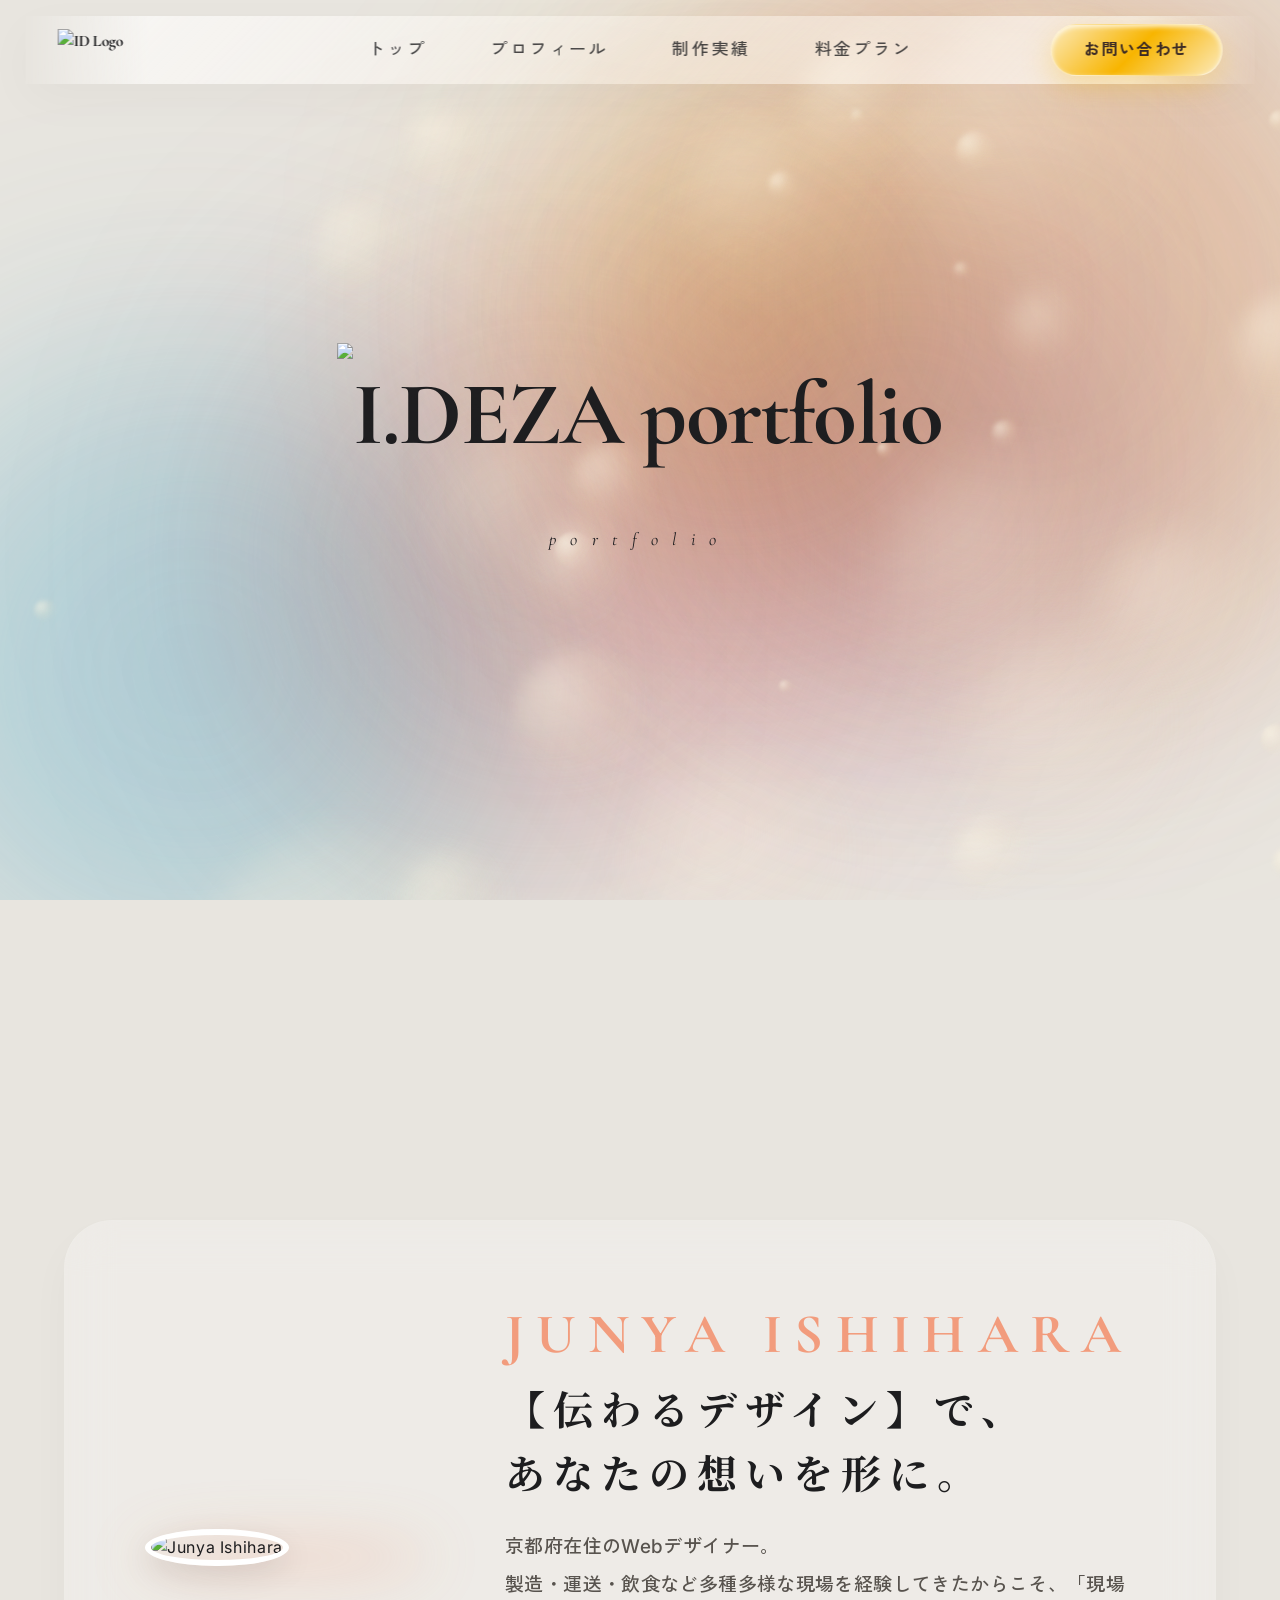
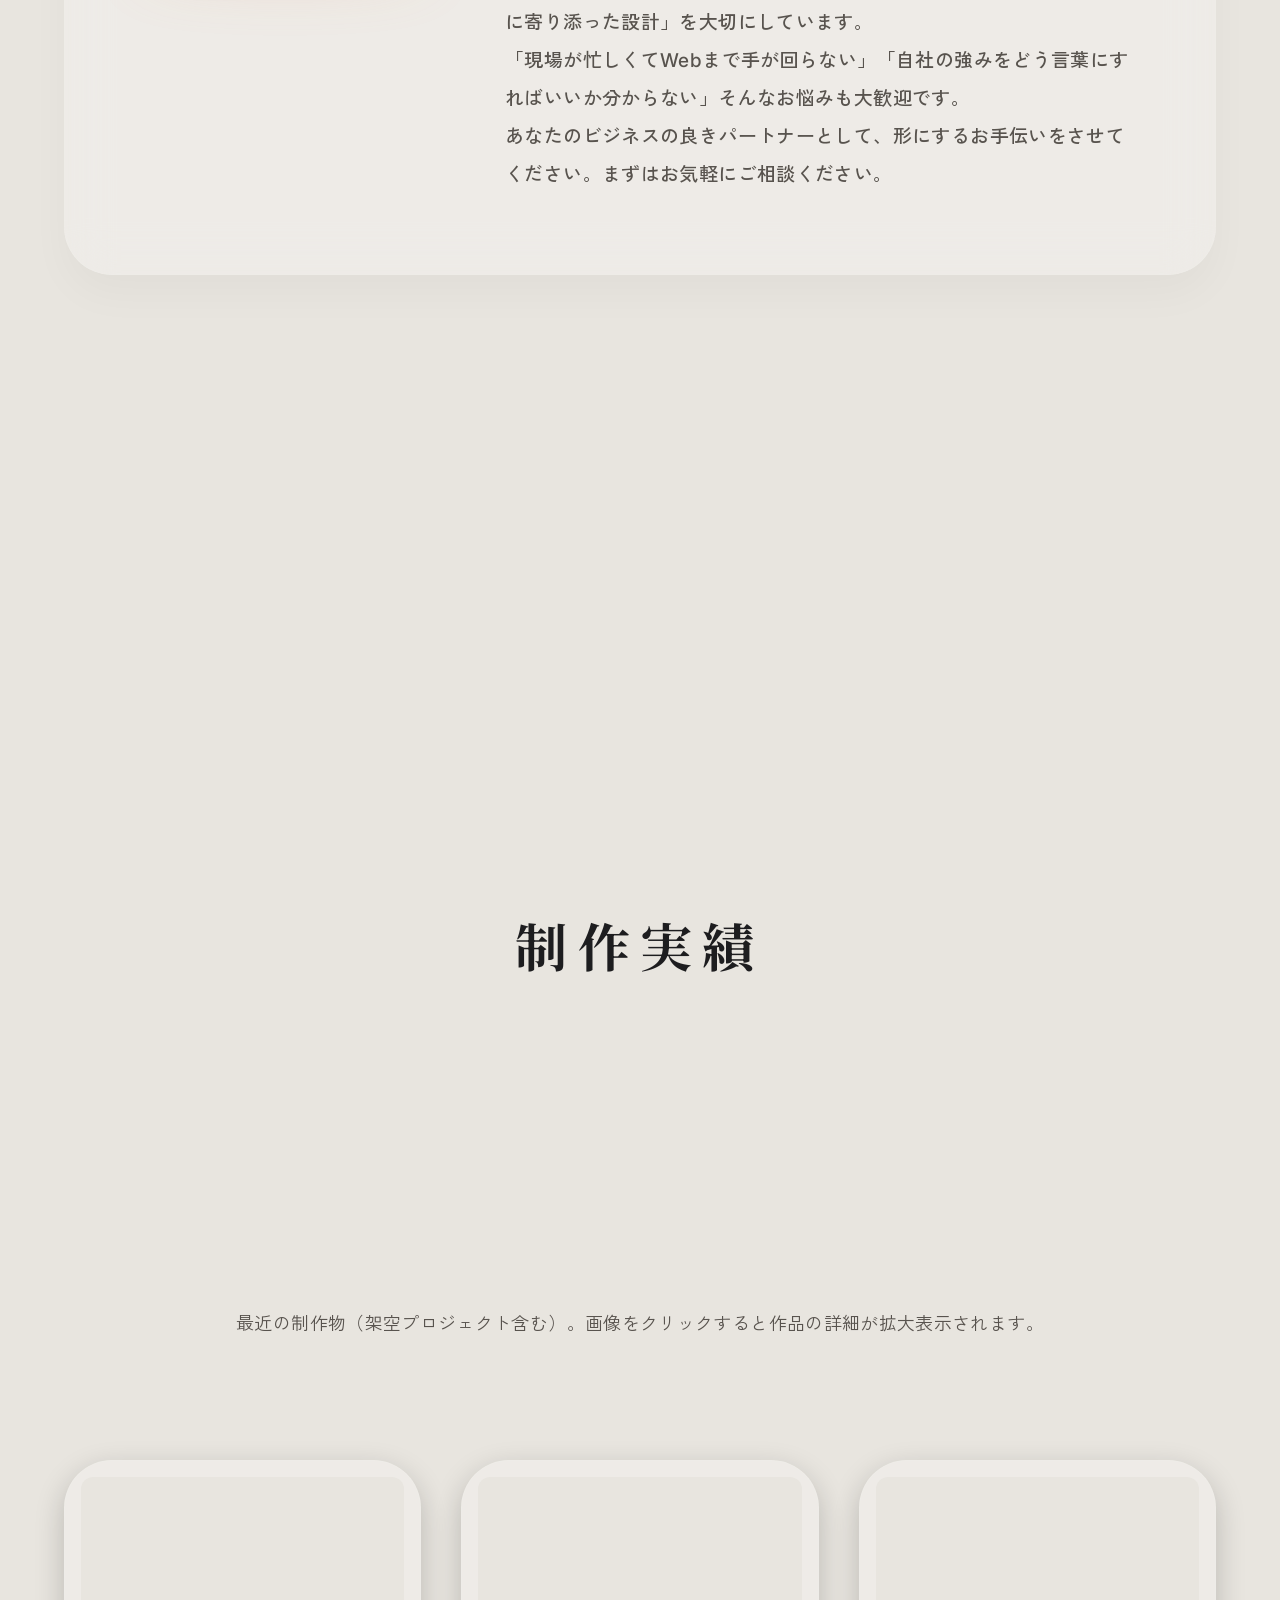
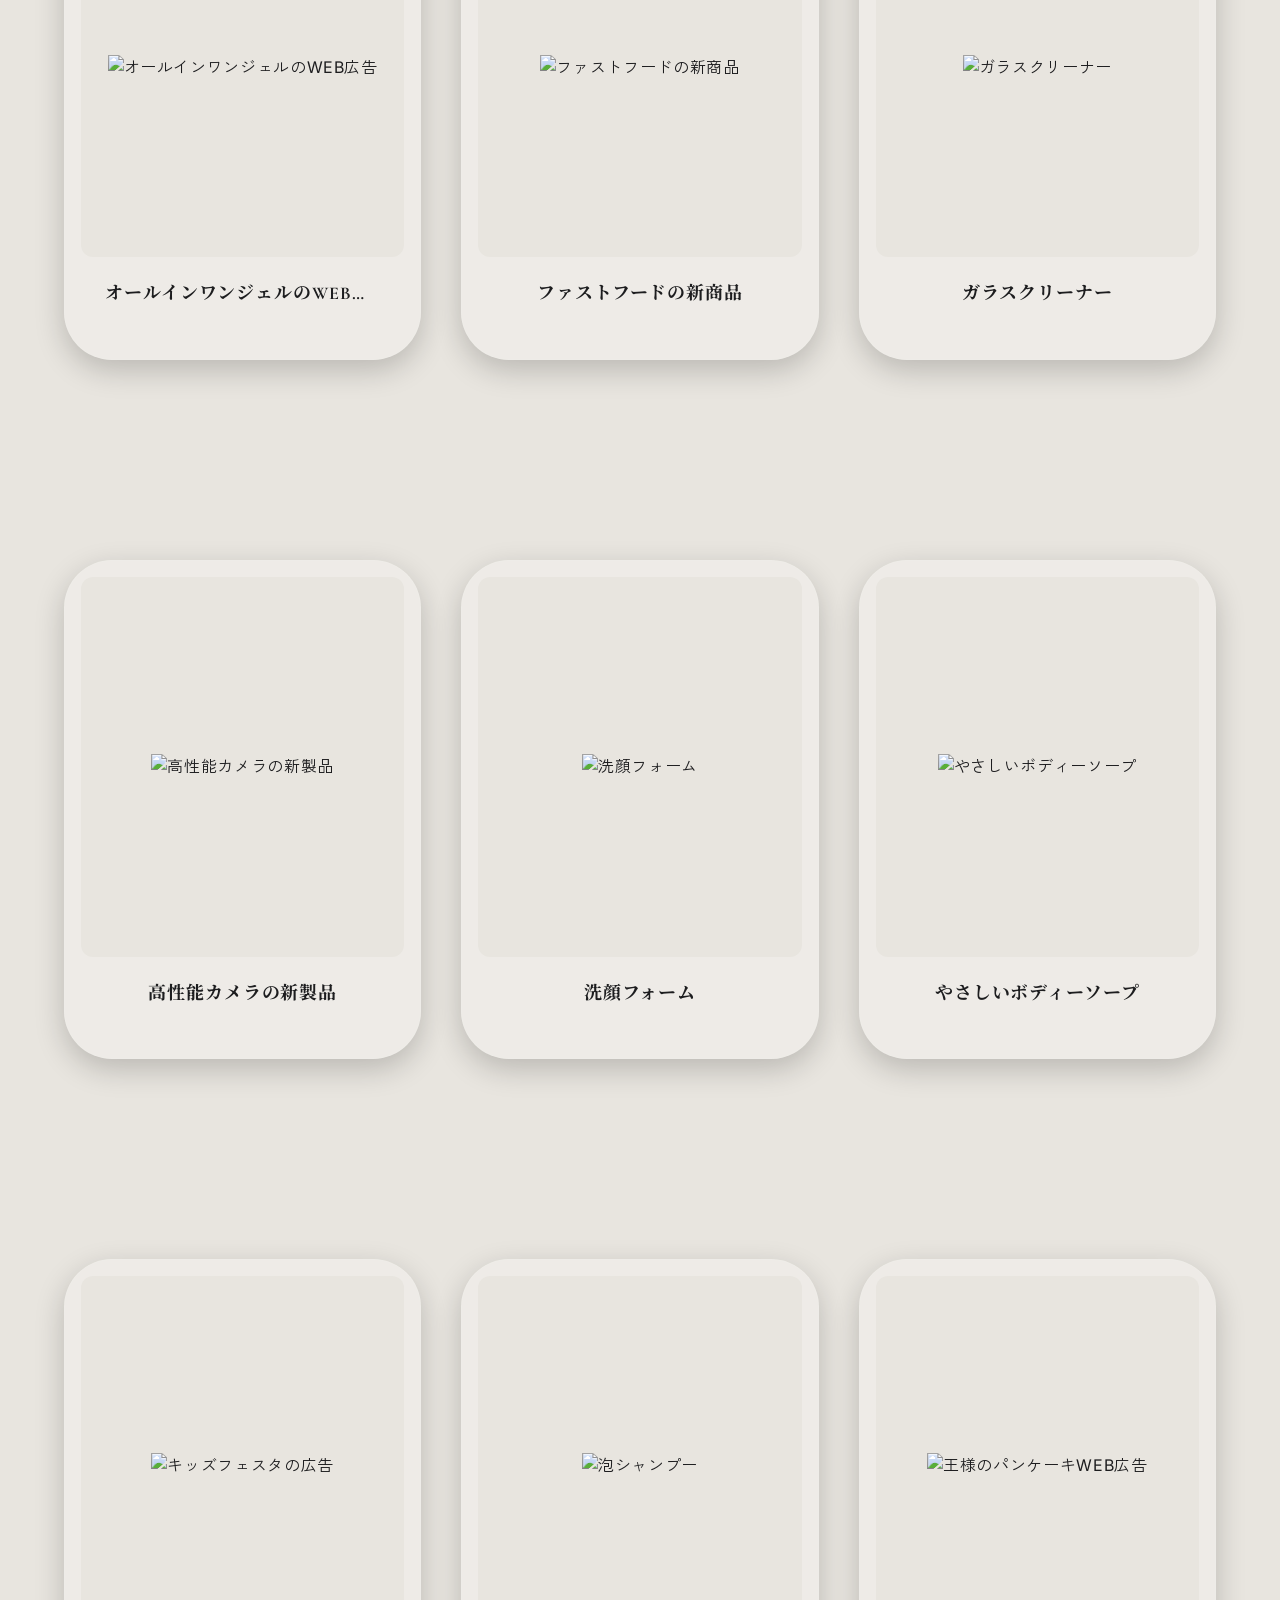
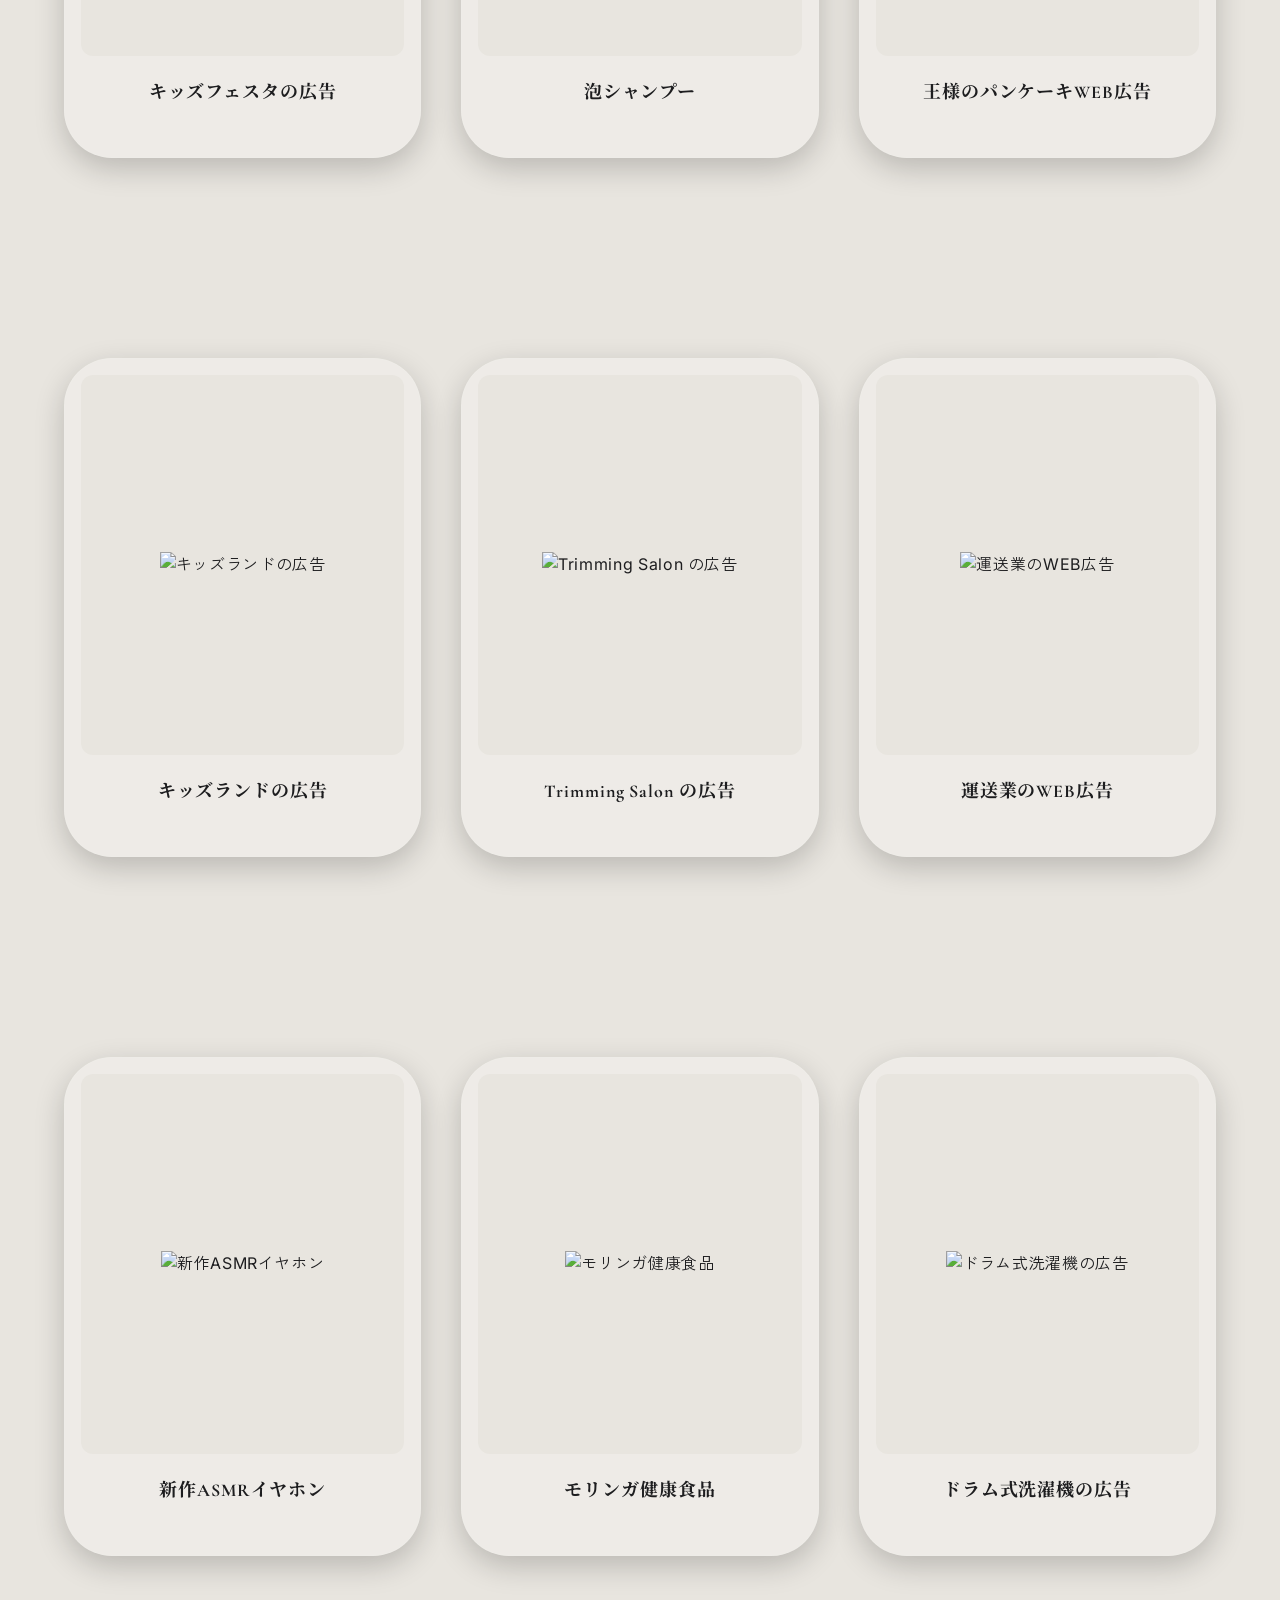
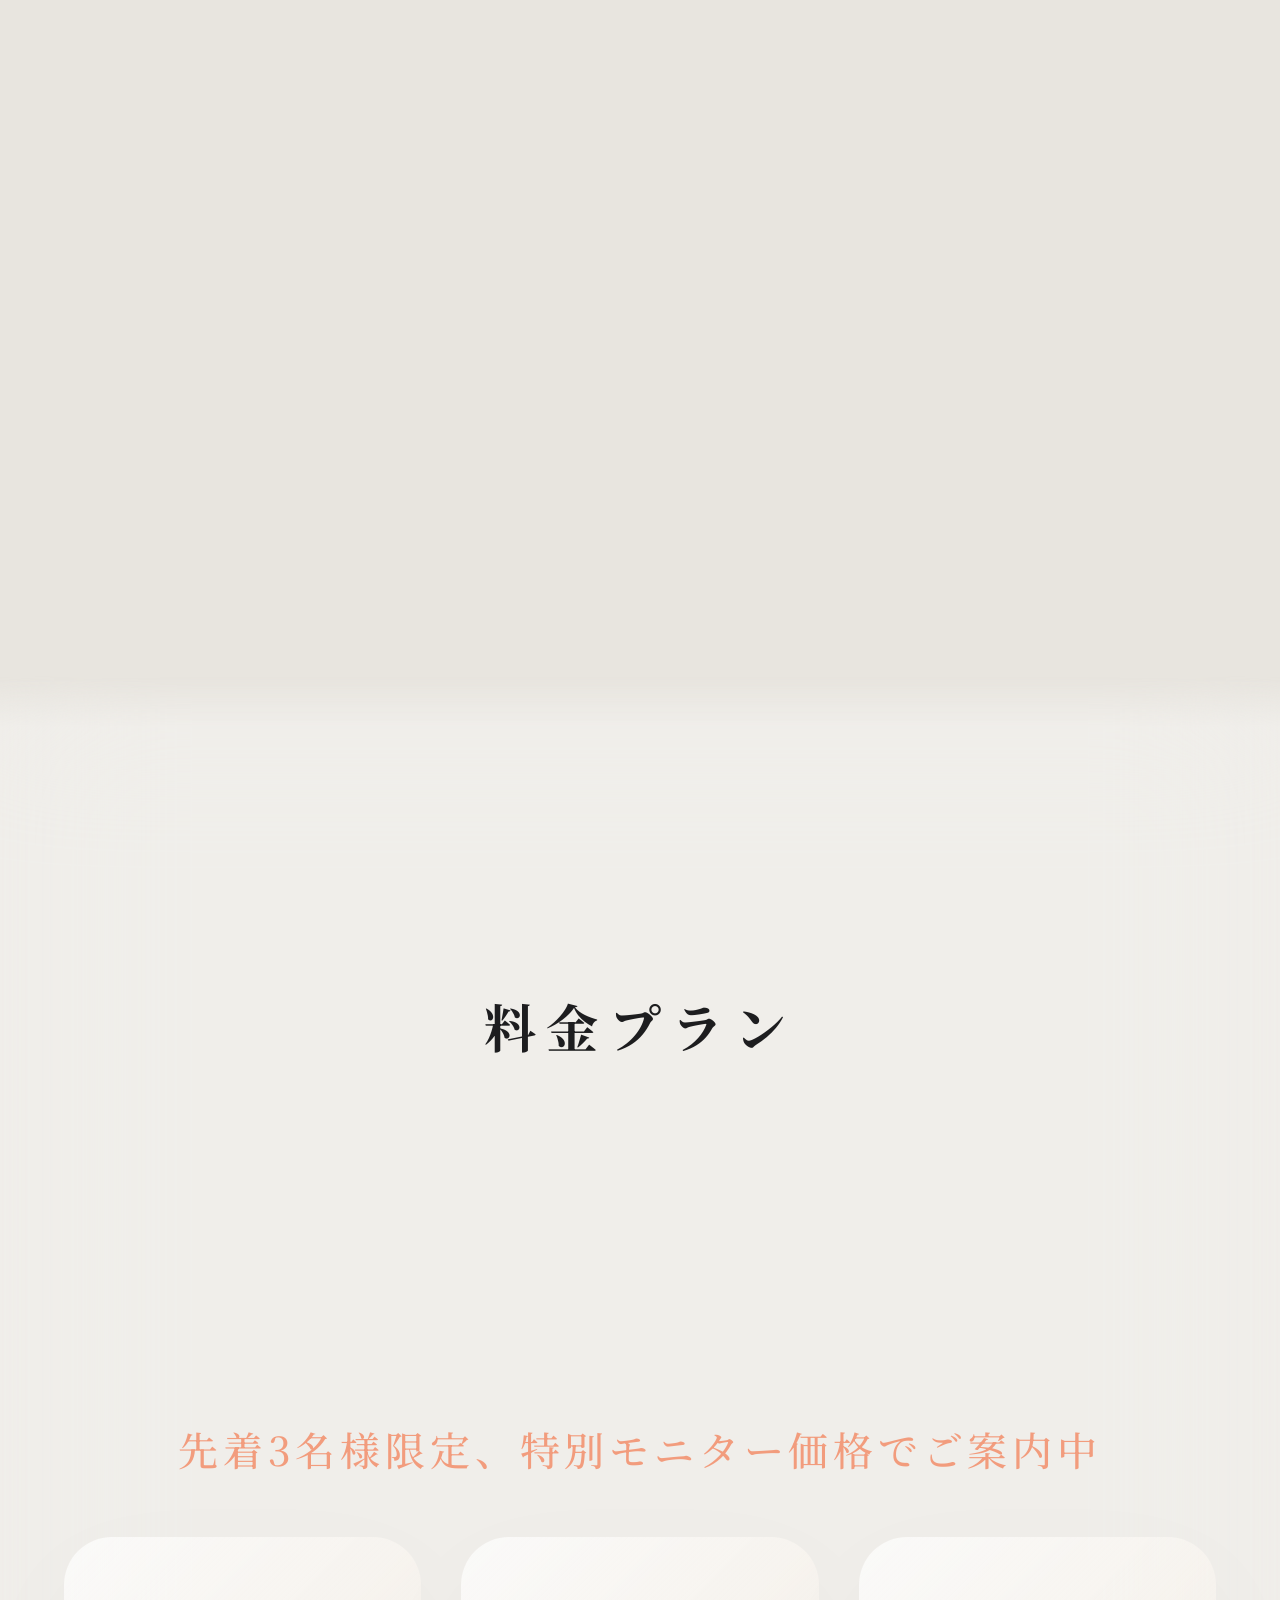
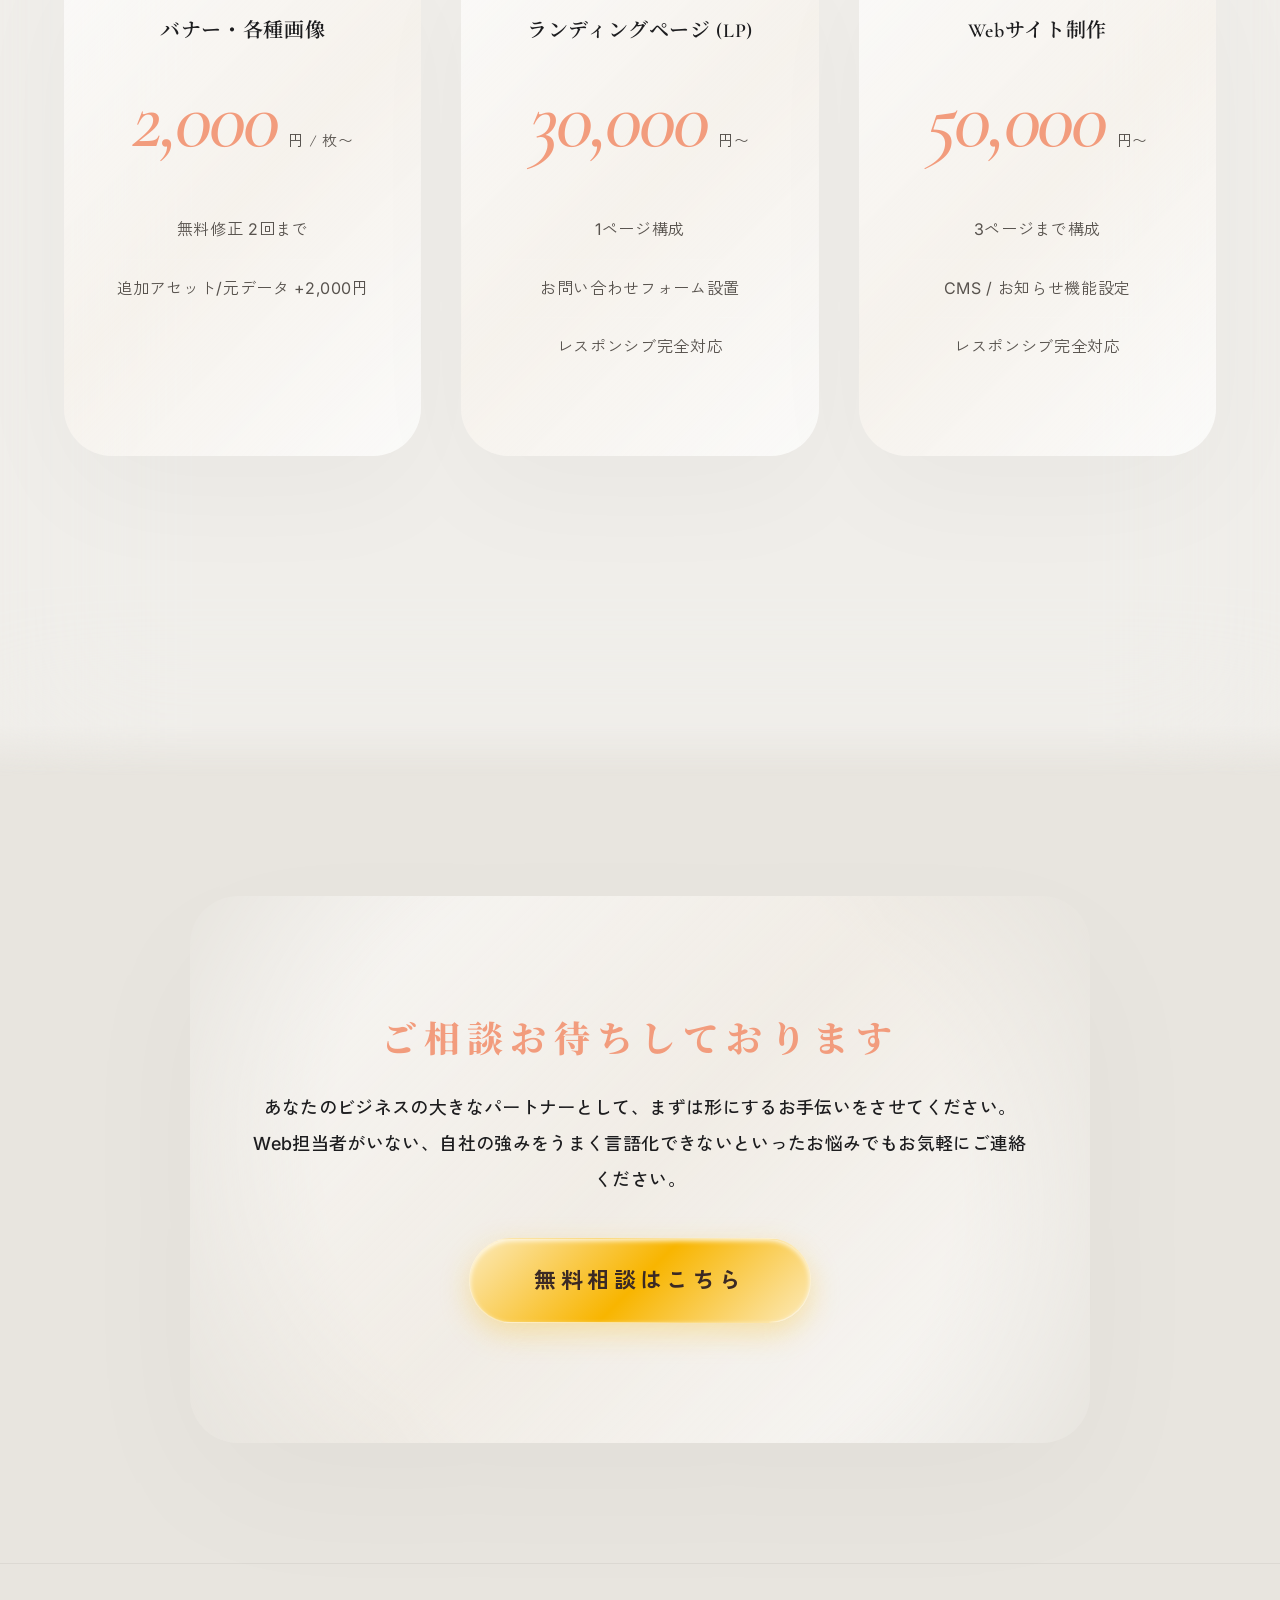
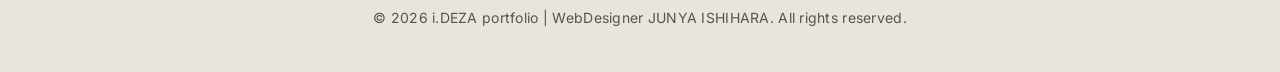
==== index.html @ 4442b0b8 "first commit" ====
<!DOCTYPE html>
<html lang="ja">
<head>
  <meta charset="UTF-8">
  <meta name="viewport" content="width=device-width, initial-scale=1.0">
  <title>I.DEZA 制作実績</title>
  
  <!-- Premium Luxury Fonts -->
  <link rel="preconnect" href="https://fonts.googleapis.com">
  <link rel="preconnect" href="https://fonts.gstatic.com" crossorigin>
  <link href="https://fonts.googleapis.com/css2?family=Cormorant+Garamond:wght@400;600;700&family=Inter:wght@400;500;600&family=Noto+Serif+JP:wght@400;500;700&family=Zen+Kaku+Gothic+New:wght@400;500;700&display=swap" rel="stylesheet">
  
  <link rel="stylesheet" href="style.css">
</head>
<body>
  
  <div class="blobs-wrapper">
    <div class="blob blob-1"></div>
    <div class="blob blob-2"></div>
    <div class="blob blob-3"></div>
    <div class="blob blob-4"></div>
    <div class="blob blob-5"></div>
  </div>

  <nav class="glass-nav">
    <div class="nav-container">
      <div class="nav-logo" style="display:flex; align-items:center; gap:8px;">
        <img src="https://storage.googleapis.com/studio-design-asset-files/projects/VGOKXyjNqn/s-106x110_webp_85173c89-77a0-4677-9470-a8211ba41709.webp" alt="ID Logo" style="height: 28px; width: auto;">
      </div>
      <ul class="nav-links">
        <li><a href="#hero">トップ</a></li>
        <li><a href="#profile">プロフィール</a></li>
        <li><a href="#works">制作実績</a></li>
        <li><a href="#price">料金プラン</a></li>
      </ul>
      <!-- Changed to Vercel Contact App -->
      <a href="https://contact-93b6cweaj-ishihara88s-projects.vercel.app/" target="_blank" rel="noopener noreferrer" class="btn-primary nav-cta">お問い合わせ</a>
    </div>
  </nav>

  <main>
    <header class="hero" id="hero">
      <div class="hero-content">
        <div class="hero-logo-main" style="display:flex; flex-direction:column; align-items:center; justify-content:center; gap: 24px;">
          <img src="https://storage.googleapis.com/studio-design-asset-files/projects/VGOKXyjNqn/s-1921x448_v-frms_webp_ead84af2-4268-44f9-9f00-b74c2640c38f_small.webp" alt="I.DEZA portfolio" style="width: 100%; max-width: min(90vw, 850px); height: auto;">
          <p class="subtitle reveal">portfolio</p>
        </div>
      </div>
    </header>

    <section id="profile" class="section profile-section">
      <div class="container">
        <div class="profile-layout reveal">
          <div class="profile-image-wrapper">
             <img src="https://storage.googleapis.com/studio-design-asset-files/projects/VGOKXyjNqn/s-800x800_v-fs_webp_17908379-3660-4f17-9e65-20a5de194359_small.webp" alt="Junya Ishihara" class="profile-img-large">
          </div>
          <div class="profile-text-wrapper">
            <h1 class="profile-name">JUNYA ISHIHARA</h1>
            <h2 class="profile-catchphrase">
              <span class="phrase-line">【伝わるデザイン】で、</span><br>
              <span class="phrase-line">あなたの想いを形に。</span>
            </h2>
            <p class="profile-intro">
              京都府在住のWebデザイナー。<br>
              製造・運送・飲食など多種多様な現場を経験してきたからこそ、「現場に寄り添った設計」を大切にしています。<br>
              「現場が忙しくてWebまで手が回らない」「自社の強みをどう言葉にすればいいか分からない」そんなお悩みも大歓迎です。<br>
              あなたのビジネスの良きパートナーとして、形にするお手伝いをさせてください。まずはお気軽にご相談ください。
            </p>
          </div>
        </div>
      </div>
    </section>

    <section id="works" class="section">
      <div class="container">
        <div class="section-header">
          <h2 class="section-title reveal">制作実績</h2>
          <p class="section-subtitle reveal">最近の制作物（架空プロジェクト含む）。画像をクリックすると作品の詳細が拡大表示されます。</p>
        </div>
        
        <div class="works-grid reveal">
<!-- PORTFOLIO PERFECT SYNC START -->
          <div class="work-card" onclick="openLightbox('https://storage.googleapis.com/studio-design-asset-files/projects/VGOKXyjNqn/s-2160x3840_v-frms_webp_f0b0a0eb-9be2-4684-b068-043fc39e6b01_small.webp', 'オールインワンジェルのWEB広告', '透明感と肌が明るくなるような印象を、文字と光で表現しました。特徴である「美白×保湿」の文字が一目で目に入るようにしました。')">
            <div class="work-img-container"><img src="https://storage.googleapis.com/studio-design-asset-files/projects/VGOKXyjNqn/s-2160x3840_v-frms_webp_f0b0a0eb-9be2-4684-b068-043fc39e6b01_small.webp" alt="オールインワンジェルのWEB広告"></div>
            <div class="work-info"><h3>オールインワンジェルのWEB広告</h3></div>
          </div>
          
          <div class="work-card" onclick="openLightbox('https://storage.googleapis.com/studio-design-asset-files/projects/VGOKXyjNqn/s-2160x3840_v-frms_webp_6870578b-4079-4c10-99f4-7b24959aff7b_small.webp', 'ファストフードの新商品', '写真素材を活かして、飛び出したような表現で際立たせました。苺の優しさとミルク感をグラデーションで表現。苺の贅沢感を細めの明朝体で表現。10代から30代をメインターゲット。優しい価格設定で、手に取りやすいことをアピール。')">
            <div class="work-img-container"><img src="https://storage.googleapis.com/studio-design-asset-files/projects/VGOKXyjNqn/s-2160x3840_v-frms_webp_6870578b-4079-4c10-99f4-7b24959aff7b_small.webp" alt="ファストフードの新商品"></div>
            <div class="work-info"><h3>ファストフードの新商品</h3></div>
          </div>

          <div class="work-card" onclick="openLightbox('https://storage.googleapis.com/studio-design-asset-files/projects/VGOKXyjNqn/s-2160x3840_v-frms_webp_eef2259e-8595-49f4-acc2-a5ed87ab846e_small.webp', 'ガラスクリーナー', '泡で落とすガラスクリーナーの広告清潔感と、キラキラときれいになる印象を与えるように意識しました。プロ仕様の信頼感を、業務用から手に取りやすい家庭用へと落とし込みました。')">
            <div class="work-img-container"><img src="https://storage.googleapis.com/studio-design-asset-files/projects/VGOKXyjNqn/s-2160x3840_v-frms_webp_eef2259e-8595-49f4-acc2-a5ed87ab846e_small.webp" alt="ガラスクリーナー"></div>
            <div class="work-info"><h3>ガラスクリーナー</h3></div>
          </div>

          <div class="work-card" onclick="openLightbox('https://storage.googleapis.com/studio-design-asset-files/projects/VGOKXyjNqn/s-2160x3840_v-frms_webp_06fb4185-c40d-4163-9fb1-8cba8d7dd817_small.webp', '高性能カメラの新製品', '雨の日でも大切な瞬間をきれいに残す。雨を味方にするカメラをキャッチコピーで表現。写真の美しさを損なわないよう、情報をなじむ色で配置しました。')">
            <div class="work-img-container"><img src="https://storage.googleapis.com/studio-design-asset-files/projects/VGOKXyjNqn/s-2160x3840_v-frms_webp_06fb4185-c40d-4163-9fb1-8cba8d7dd817_small.webp" alt="高性能カメラの新製品"></div>
            <div class="work-info"><h3>高性能カメラの新製品</h3></div>
          </div>

          <div class="work-card" onclick="openLightbox('https://storage.googleapis.com/studio-design-asset-files/projects/VGOKXyjNqn/s-2160x3840_v-frms_webp_01602c3c-47c5-4b02-8e6b-caa557b2b747_small.webp', '洗顔フォーム', '清潔感と信頼感を表現し、信頼のある商品であることを伝えます。メインキャッチコピーは「洗顔するたびに肌が整う」という体験に興味を持ってもらうことです。')">
            <div class="work-img-container"><img src="https://storage.googleapis.com/studio-design-asset-files/projects/VGOKXyjNqn/s-2160x3840_v-frms_webp_01602c3c-47c5-4b02-8e6b-caa557b2b747_small.webp" alt="洗顔フォーム"></div>
            <div class="work-info"><h3>洗顔フォーム</h3></div>
          </div>

          <div class="work-card" onclick="openLightbox('https://storage.googleapis.com/studio-design-asset-files/projects/VGOKXyjNqn/s-2160x3840_v-frms_webp_4cd816fb-d471-4184-a569-86afff58341b_small.webp', 'やさしいボディーソープ', '一日の疲れが癒されるような優しい香りに包まれるボディーソープ透明感と果物の優しい香りをグラデーションと淡い色を重ねて表現しました。20代から40代くらいの主に女性向けのデザインです。')">
            <div class="work-img-container"><img src="https://storage.googleapis.com/studio-design-asset-files/projects/VGOKXyjNqn/s-2160x3840_v-frms_webp_4cd816fb-d471-4184-a569-86afff58341b_small.webp" alt="やさしいボディーソープ"></div>
            <div class="work-info"><h3>やさしいボディーソープ</h3></div>
          </div>

          <div class="work-card" onclick="openLightbox('https://storage.googleapis.com/studio-design-asset-files/projects/VGOKXyjNqn/s-2160x3840_v-frms_webp_5fb4aebb-74b1-431c-aa80-4d643a0ff0b9_small.webp', 'キッズフェスタの広告', '写真素材を使わずに、字体や色、アイコンなどを活用して、ワクワクするようなデザインに仕上げました。小学生くらいのお子さんとそのご両親が興味を持って、安心して参加したくなるようなウェブ広告です。')">
            <div class="work-img-container"><img src="https://storage.googleapis.com/studio-design-asset-files/projects/VGOKXyjNqn/s-2160x3840_v-frms_webp_5fb4aebb-74b1-431c-aa80-4d643a0ff0b9_small.webp" alt="キッズフェスタの広告"></div>
            <div class="work-info"><h3>キッズフェスタの広告</h3></div>
          </div>

          <div class="work-card" onclick="openLightbox('https://storage.googleapis.com/studio-design-asset-files/projects/VGOKXyjNqn/s-2160x3840_v-frms_webp_84da3f19-09f7-42d2-a452-f26f23f14bcc_small.webp', '泡シャンプー', '親子で使えるやさしいシャンプーを、丸みとやさしい色で表現しました。シャンプーなのかわからないような、お菓子のようなかわいらしさで興味を持ってもらうことを目指しました。')">
            <div class="work-img-container"><img src="https://storage.googleapis.com/studio-design-asset-files/projects/VGOKXyjNqn/s-2160x3840_v-frms_webp_84da3f19-09f7-42d2-a452-f26f23f14bcc_small.webp" alt="泡シャンプー"></div>
            <div class="work-info"><h3>泡シャンプー</h3></div>
          </div>

          <div class="work-card" onclick="openLightbox('https://storage.googleapis.com/studio-design-asset-files/projects/VGOKXyjNqn/s-2160x3950_v-frms_webp_f9fbf33c-470b-410e-a455-59dd3e41fa53_small.webp', '王様のパンケーキWEB広告', 'ジュワッとしたバターの濃厚さを、色と文字で表現しました。ポップさと高級感を併せ持った親しみやすいデザインで、未知の食体験をしてみたいと思っていただけるようにしました。')">
            <div class="work-img-container"><img src="https://storage.googleapis.com/studio-design-asset-files/projects/VGOKXyjNqn/s-2160x3950_v-frms_webp_f9fbf33c-470b-410e-a455-59dd3e41fa53_small.webp" alt="王様のパンケーキWEB広告"></div>
            <div class="work-info"><h3>王様のパンケーキWEB広告</h3></div>
          </div>

          <div class="work-card" onclick="openLightbox('https://storage.googleapis.com/studio-design-asset-files/projects/VGOKXyjNqn/s-2160x3840_v-frms_webp_2fda5943-8309-4175-b738-d907920b04fd_small.webp', 'キッズランドの広告', '雨の日でも昼間のように遊べる、大人も子どもも嬉しい空間を。子育て世代に向けたRPG風のデザインで、大人もリフレッシュできる選択肢が用意されています。興味を持ってもらえるウェブ広告です。')">
            <div class="work-img-container"><img src="https://storage.googleapis.com/studio-design-asset-files/projects/VGOKXyjNqn/s-2160x3840_v-frms_webp_2fda5943-8309-4175-b738-d907920b04fd_small.webp" alt="キッズランドの広告"></div>
            <div class="work-info"><h3>キッズランドの広告</h3></div>
          </div>

          <div class="work-card" onclick="openLightbox('https://storage.googleapis.com/studio-design-asset-files/projects/VGOKXyjNqn/s-2160x3840_v-frms_webp_1f92289a-38e5-4f29-98d4-4d48e315440d_small.webp', 'Trimming Salon の広告', '温かみのある色と丸みのあるデザインで安心感を与えます。喜ぶ犬の写真で愛犬家の方に向けた広告です。')">
            <div class="work-img-container"><img src="https://storage.googleapis.com/studio-design-asset-files/projects/VGOKXyjNqn/s-2160x3840_v-frms_webp_1f92289a-38e5-4f29-98d4-4d48e315440d_small.webp" alt="Trimming Salon の広告"></div>
            <div class="work-info"><h3>Trimming Salon の広告</h3></div>
          </div>

          <div class="work-card" onclick="openLightbox('https://storage.googleapis.com/studio-design-asset-files/projects/VGOKXyjNqn/s-2160x3840_v-frms_webp_cfbfb8fd-46f7-4699-8bb8-fea44e061036_small.webp', '運送業のWEB広告', '日本の物流を支える誇りを持ったプロのドライバーとして働く仲間を募集。ドライバーの頑張りに応える企業であることをアピール。20代から50代までの幅広い世代を対象としているため、シンプルな色使いでわかりやすくしています。')">
            <div class="work-img-container"><img src="https://storage.googleapis.com/studio-design-asset-files/projects/VGOKXyjNqn/s-2160x3840_v-frms_webp_cfbfb8fd-46f7-4699-8bb8-fea44e061036_small.webp" alt="運送業のWEB広告"></div>
            <div class="work-info"><h3>運送業のWEB広告</h3></div>
          </div>

          <div class="work-card" onclick="openLightbox('https://storage.googleapis.com/studio-design-asset-files/projects/VGOKXyjNqn/s-547x980_v-fs_webp_9c0dc28d-d86f-4eb6-8f86-d04dfe9ffa52_small.webp', '新作ASMRイヤホン', 'ASMRで未知の体験！危険そうで、少し怪しげな、興味をそそる広告。シンプルなデザインの中に、体験を想像させるような文字を入れました。')">
            <div class="work-img-container"><img src="https://storage.googleapis.com/studio-design-asset-files/projects/VGOKXyjNqn/s-547x980_v-fs_webp_9c0dc28d-d86f-4eb6-8f86-d04dfe9ffa52_small.webp" alt="新作ASMRイヤホン"></div>
            <div class="work-info"><h3>新作ASMRイヤホン</h3></div>
          </div>

          <div class="work-card" onclick="openLightbox('https://storage.googleapis.com/studio-design-asset-files/projects/VGOKXyjNqn/s-2160x3840_v-frms_webp_5b23d1a0-0336-4573-a30f-fe36dfec9ca2_small.webp', 'モリンガ健康食品', 'モリンガと京都の水が出会うことで、奇跡的な相乗効果が生まれます。家族の健康を考える子育て世代、特に女性に向けた広告です。')">
            <div class="work-img-container"><img src="https://storage.googleapis.com/studio-design-asset-files/projects/VGOKXyjNqn/s-2160x3840_v-frms_webp_5b23d1a0-0336-4573-a30f-fe36dfec9ca2_small.webp" alt="モリンガ健康食品"></div>
            <div class="work-info"><h3>モリンガ健康食品</h3></div>
          </div>

          <div class="work-card" onclick="openLightbox('https://storage.googleapis.com/studio-design-asset-files/projects/VGOKXyjNqn/s-2160x3840_v-frms_webp_431d94c4-b224-4fa1-9408-3ee1506eada4_small.webp', 'ドラム式洗濯機の広告', '業務用、コインランドリーのパワーを思いだすようなデザイン。強力な洗浄力をもとめるお客様に家庭で実現できるイメージを与えて興味を持ってもらいます。')">
            <div class="work-img-container"><img src="https://storage.googleapis.com/studio-design-asset-files/projects/VGOKXyjNqn/s-2160x3840_v-frms_webp_431d94c4-b224-4fa1-9408-3ee1506eada4_small.webp" alt="ドラム式洗濯機の広告"></div>
            <div class="work-info"><h3>ドラム式洗濯機の広告</h3></div>
          </div>
<!-- PORTFOLIO END -->
        </div>
      </div>
    </section>

    <section id="price" class="section glass-section">
      <div class="container">
        <div class="section-header">
          <h2 class="section-title reveal">料金プラン</h2>
          <div class="monitor-badge reveal">
            <div class="monitor-badge-text">先着3名様限定、<br class="sp-only"><span style="white-space: nowrap;">特別モニター価格でご案内中</span></div>
          </div>
        </div>

        <div class="price-grid-wrapper reveal">
          <div id="swipe-left" class="swipe-hint swipe-hint-left">‹</div>
          <div class="price-grid" id="price-grid">
            <div class="price-card">
              <h3>バナー・各種画像</h3>
              <div class="price"><span class="price-number">2,000</span><span class="price-unit">円 / 枚〜</span></div>
              <ul>
                <li>無料修正 2回まで</li>
                <li>追加アセット/元データ +2,000円</li>
              </ul>
            </div>
            <div class="price-card">
              <h3>ランディングページ (LP)</h3>
              <div class="price"><span class="price-number">30,000</span><span class="price-unit">円〜</span></div>
              <ul>
                <li>1ページ構成</li>
                <li>お問い合わせフォーム設置</li>
                <li>レスポンシブ完全対応</li>
              </ul>
            </div>
            <div class="price-card">
              <h3>Webサイト制作</h3>
              <div class="price"><span class="price-number">50,000</span><span class="price-unit">円〜</span></div>
              <ul>
                <li>3ページまで構成</li>
                <li>CMS / お知らせ機能設定</li>
                <li>レスポンシブ完全対応</li>
              </ul>
            </div>
          </div>
          <div id="swipe-right" class="swipe-hint swipe-hint-right">›</div>
        </div>
      </div>
    </section>

    <section id="contact" class="section cta-section">
      <div class="cta-card reveal">
        <h2>ご相談お待ちしております</h2>
        <p class="cta-intro reveal">あなたのビジネスの大きなパートナーとして、まずは形にするお手伝いをさせてください。Web担当者がいない、自社の強みをうまく言語化できないといったお悩みでもお気軽にご連絡ください。</p>
        <!-- Changed to Vercel Contact App -->
        <a href="https://contact-93b6cweaj-ishihara88s-projects.vercel.app/" target="_blank" rel="noopener noreferrer" class="btn-primary large reveal">無料相談はこちら</a>
      </div>
    </section>
  </main>

  <footer>
    <div class="container">
      <p>&copy; 2026 i.DEZA portfolio | WebDesigner JUNYA ISHIHARA. All rights reserved.</p>
    </div>
  </footer>

  <!-- Lightbox Modal -->
  <div id="lightbox" class="lightbox" onclick="if(event.target === this) closeLightbox()">
    <span class="close-btn" onclick="closeLightbox()">&times;</span>
    <div class="lightbox-content-wrapper">
      <img class="lightbox-content" id="lightbox-img">
      <div id="caption"></div>
      <div id="lightbox-desc"></div>
    </div>
  </div>

  <script>
    document.querySelectorAll('a[href^="#"]').forEach(anchor => {
      anchor.addEventListener('click', function (e) {
        e.preventDefault();
        const target = document.querySelector(this.getAttribute('href'));
        if(target) {
            target.scrollIntoView({ behavior: 'smooth' });
        }
      });
    });

    function reveal() {
      var reveals = document.querySelectorAll(".reveal");
      for (var i = 0; i < reveals.length; i++) {
        var windowHeight = window.innerHeight;
        var elementTop = reveals[i].getBoundingClientRect().top;
        var elementVisible = 0; // Trigger exactly when it enters the viewport
        if (elementTop < windowHeight - elementVisible) {
          reveals[i].classList.add("active");
        }
      }
      
      // Staggered card reveal for portfolio
      var cards = document.querySelectorAll(".work-card");
      cards.forEach(function(card, index) {
        var cardTop = card.getBoundingClientRect().top;
        if (cardTop < window.innerHeight - 60) {
          setTimeout(function() {
            card.classList.add("card-visible");
          }, index * 60); // Faster stagger for better rhythm
        }
      });
    }
    window.addEventListener("scroll", reveal);
    reveal();

    const lightbox = document.getElementById("lightbox");
    const lightboxImg = document.getElementById("lightbox-img");
    const captionText = document.getElementById("caption");
    const descText = document.getElementById("lightbox-desc");

    function openLightbox(src, caption, description) {
      lightbox.style.display = "flex";
      setTimeout(() => {
        lightbox.classList.add("active");
      }, 10);
      lightboxImg.src = src;
      captionText.innerHTML = caption;
      descText.innerHTML = description;
      document.body.style.overflow = "hidden";
    }

    function closeLightbox() {
      lightbox.classList.remove("active");
      setTimeout(() => {
        lightbox.style.display = "none";
        document.body.style.overflow = "auto";
      }, 300);
    }

    // --- Elegant 3D Bokeh Bubble Generator ---
    document.addEventListener("DOMContentLoaded", () => {
      const bubbleContainer = document.createElement('div');
      bubbleContainer.className = 'bubbles-container';
      const numBubbles = window.innerWidth < 768 ? 15 : 30; // Dense but optimized
      
      const animations = ['floatSway1', 'floatSway2', 'floatSway3'];

      for(let i = 0; i < numBubbles; i++) {
        let b = document.createElement('div');
        b.className = 'bubble';
        
        let depthCategory = Math.random();
        let size, blur, zIndex, baseOpacity, animSpeedMultiplier;
        
        if (depthCategory < 0.25) {
          // NEAR (foreground, huge, extremely blurry, appears in front of UI sometimes via z-index if we allowed it, but keep it -1 to not block clicks)
          size = Math.random() * 200 + 150; // 150px to 350px
          blur = Math.random() * 15 + 15; // 15px - 30px
          baseOpacity = 0.5;
          animSpeedMultiplier = 0.6; // Moves faster
        } else if (depthCategory < 0.65) {
          // MID (standard bokeh)
          size = Math.random() * 80 + 70; // 70px to 150px
          blur = Math.random() * 8 + 6; // 6px - 14px
          baseOpacity = 0.7;
          animSpeedMultiplier = 1.0;
        } else {
          // FAR (small, sharp sparkles in the distant background)
          size = Math.random() * 30 + 10; // 10px to 40px
          blur = Math.random() * 2 + 1; // 1px - 3px
          baseOpacity = 0.9;
          animSpeedMultiplier = 2.0; // Moves extremely slow
        }
        
        b.style.width = size + 'px';
        b.style.height = size + 'px';
        b.style.filter = `blur(${blur}px)`;
        b.style.opacity = baseOpacity;
        
        // Scatter them completely across viewport
        b.style.left = (Math.random() * 100) + 'vw';
        b.style.top = (Math.random() * 100) + 'vh';
        
        let duration = (Math.random() * 20 + 20) * animSpeedMultiplier + 's';
        let delay = -(Math.random() * 100) + 's'; // Heavily out of sync
        let anim = animations[Math.floor(Math.random() * animations.length)];
        
        b.style.animation = `${anim} ${duration} ${delay} infinite ease-in-out`;
        bubbleContainer.appendChild(b);
      }
      document.body.appendChild(bubbleContainer);
      // --- Price Grid Swipe Hints Logic ---
      const priceGrid = document.getElementById('price-grid');
      const hintLeft = document.getElementById('swipe-left');
      const hintRight = document.getElementById('swipe-right');

      function updateSwipeHints() {
        if (!priceGrid || !hintLeft || !hintRight) return;
        
        // Check if we are on mobile (grid is flex)
        if (window.getComputedStyle(priceGrid).display !== 'flex') {
          hintLeft.style.display = 'none';
          hintRight.style.display = 'none';
          return;
        }

        const scrollLeft = priceGrid.scrollLeft;
        const maxScroll = priceGrid.scrollWidth - priceGrid.clientWidth;

        // Threshold for hiding (few pixels)
        hintLeft.style.display = scrollLeft > 10 ? 'flex' : 'none';
        hintRight.style.display = scrollLeft < maxScroll - 10 ? 'flex' : 'none';
      }

      priceGrid.addEventListener('scroll', updateSwipeHints);
      window.addEventListener('resize', updateSwipeHints);
      // Initial check after some delay for mobile render
      setTimeout(updateSwipeHints, 500);

    });
  </script>
</body>
</html>
---- style.css ----
/* 
  Enciera Redesign Style - Phase 5 (Bug Fixes & Hover Effects)
*/

:root {
  --bg-main: #e8e5df;
  /* Luxurious warm greige / pale sand */
  --text-primary: #1d1d1f;
  /* Deep charcoal with a touch of elegance */
  --text-secondary: #58534e;
  /* Softened warm grey for atmosphere */
  --enciera-orange: #f29c7d;
  /* Softened for champagne blend */
  --ideza-red: #da3e3e;
  --enciera-dark: #1d1d1f;

  --liquid-champagne: linear-gradient(135deg, #fceabb 0%, #f8b500 50%, #fceabb 100%);
  --pearl-glass: linear-gradient(135deg, rgba(255, 255, 255, 0.7) 0%, rgba(255, 248, 240, 0.4) 50%, rgba(255, 255, 255, 0.7) 100%);

  --glass-bg: rgba(255, 255, 255, 0.25);
  --glass-border: rgba(255, 255, 255, 0.05);

  --space-section: 320px;
  --radius-pill: 50px;
  --radius-card: 48px;
}

* {
  box-sizing: border-box;
  margin: 0;
  padding: 0;
}

body {
  font-family: 'Inter', 'Zen Kaku Gothic New', sans-serif;
  background-color: var(--bg-main);
  color: var(--text-primary);
  line-height: 1.6;
  font-size: 16px;
  -webkit-font-smoothing: antialiased;
  overflow-x: hidden;
  position: relative;
  letter-spacing: 0.04em;
}

/* Premium Noise Texture */
body::before {
  content: "";
  position: fixed;
  top: 0;
  left: 0;
  width: 100vw;
  height: 100vh;
  background-image: url('data:image/svg+xml;utf8,%3Csvg viewBox="0 0 200 200" xmlns="http://www.w3.org/2000/svg"%3E%3Cfilter id="noiseFilter"%3E%3CfeTurbulence type="fractalNoise" baseFrequency="0.85" numOctaves="3" stitchTiles="stitch"/%3E%3C/filter%3E%3Crect width="100%25" height="100%25" filter="url(%23noiseFilter)"/%3E%3C/svg%3E');
  opacity: 0.03;
  z-index: 9999;
  pointer-events: none;
  mix-blend-mode: overlay;
}

/* Background Aurora Blobs */
@keyframes float {
  0% {
    transform: translate(0vw, 0vh) scale(1);
  }

  33% {
    transform: translate(5vw, -10vh) scale(1.1);
  }

  66% {
    transform: translate(-5vw, 15vh) scale(0.9);
  }

  100% {
    transform: translate(0vw, 0vh) scale(1);
  }
}

@keyframes floatReverse {
  0% {
    transform: translate(0vw, 0vh) scale(1);
  }

  33% {
    transform: translate(-10vw, 10vh) scale(1.2);
  }

  66% {
    transform: translate(5vw, -5vh) scale(0.8);
  }

  100% {
    transform: translate(0vw, 0vh) scale(1);
  }
}

.blobs-wrapper {
  position: fixed;
  top: 0;
  left: 0;
  width: 100vw;
  height: 100vh;
  z-index: -1;
  overflow: hidden;
  pointer-events: none;
  background-color: var(--bg-main);
}

.blob {
  position: absolute;
  border-radius: 50%;
  filter: blur(120px);
  opacity: 0.8;
  mix-blend-mode: multiply;
  /* Works beautifully on the greige background */
}

.blob-1 {
  width: 60vw;
  height: 60vw;
  max-width: 800px;
  max-height: 800px;
  background-color: rgba(238, 143, 76, 0.45);
  top: -10%;
  right: -10%;
  animation: float 25s ease-in-out infinite;
}

.blob-2 {
  width: 50vw;
  height: 50vw;
  max-width: 700px;
  max-height: 700px;
  background-color: rgba(41, 173, 227, 0.35);
  bottom: -10%;
  left: -10%;
  animation: floatReverse 30s ease-in-out infinite;
}

.blob-3 {
  width: 45vw;
  height: 45vw;
  max-width: 600px;
  max-height: 600px;
  background-color: rgba(218, 62, 62, 0.3);
  top: 30%;
  left: 20%;
  animation: float 28s ease-in-out infinite;
}

.blob-4 {
  width: 40vw;
  height: 40vw;
  max-width: 500px;
  max-height: 500px;
  background-color: rgba(142, 68, 173, 0.3);
  bottom: 20%;
  right: 10%;
  animation: floatReverse 24s ease-in-out infinite;
}

.blob-5 {
  width: 35vw;
  height: 35vw;
  max-width: 450px;
  max-height: 450px;
  background-color: rgba(241, 196, 15, 0.3);
  top: 10%;
  left: 40%;
  animation: float 20s ease-in-out infinite;
}

/* Subtle Champagne Bokeh Animation */
.bubbles-container {
  position: fixed;
  top: 0;
  left: 0;
  width: 100vw;
  height: 100vh;
  z-index: -1;
  pointer-events: none;
  overflow: hidden;
}

.bubble {
  position: absolute;
  border-radius: 50%;
  /* Champagne Gold / Warm Sparkle */
  background: radial-gradient(circle at 30% 30%, rgba(255, 248, 230, 0.6), rgba(255, 240, 200, 0.15) 45%, rgba(255, 230, 180, 0) 80%);
  mix-blend-mode: overlay;
  /* Will be injected by JS for perfect depth */
}

@keyframes floatSway1 {

  0%,
  100% {
    transform: translate(0, 0) scale(1) rotate(0deg);
    opacity: 0.9;
  }

  33% {
    transform: translate(120px, -150px) scale(1.1) rotate(45deg);
    opacity: 0.4;
  }

  66% {
    transform: translate(-80px, 120px) scale(0.9) rotate(-30deg);
    opacity: 1;
  }
}

@keyframes floatSway2 {

  0%,
  100% {
    transform: translate(0, 0) scale(1) rotate(0deg);
    opacity: 0.7;
  }

  33% {
    transform: translate(-120px, -90px) scale(0.9) rotate(-45deg);
    opacity: 1;
  }

  66% {
    transform: translate(90px, -140px) scale(1.1) rotate(30deg);
    opacity: 0.3;
  }
}

@keyframes floatSway3 {

  0%,
  100% {
    transform: translate(0, 0) scale(1) rotate(0deg);
    opacity: 1;
  }

  33% {
    transform: translate(150px, 120px) scale(1.1) rotate(60deg);
    opacity: 0.4;
  }

  66% {
    transform: translate(-100px, -80px) scale(0.8) rotate(-60deg);
    opacity: 0.9;
  }
}

.container {
  max-width: 1200px;
  margin: 0 auto;
  padding: 0 24px;
}

/* Typography */
h1,
h2,
h3 {
  font-family: 'Cormorant Garamond', 'Noto Serif JP', serif;
  font-weight: 700;
  color: var(--text-primary);
}

h1 {
  font-size: 72px;
  line-height: 1.2;
  letter-spacing: 0.12em;
  margin-bottom: 32px;
}

h2 {
  font-size: 52px;
  line-height: 1.4;
  letter-spacing: 0.2em;
  margin-bottom: 16px;
  text-transform: uppercase;
}

/* Balanced Presence */
h3 {
  font-size: 24px;
  font-weight: 600;
  line-height: 1.4;
  margin-bottom: 12px;
}

p {
  font-size: 17px;
  color: var(--text-secondary);
  font-weight: 400;
  line-height: 2;
  letter-spacing: 0.02em;
}

/* Buttons */
.btn-primary,
.btn-secondary {
  display: inline-flex;
  align-items: center;
  justify-content: center;
  padding: 12px 24px;
  border-radius: var(--radius-pill);
  font-size: 16px;
  font-weight: 500;
  text-decoration: none;
  transition: all 0.4s cubic-bezier(0.16, 1, 0.3, 1);
  cursor: pointer;
  border: none;
  position: relative;
  overflow: hidden;
  white-space: nowrap;
  /* Prevents text from ever wrapping */
}

.btn-primary {
  background: var(--liquid-champagne);
  color: #3b2a24;
  /* Refined dark bronze text */
  font-weight: 700;
  box-shadow: 0 10px 30px rgba(248, 181, 0, 0.3), inset 0 2px 5px rgba(255, 255, 255, 0.8);
  border: 1px solid rgba(255, 255, 255, 0.5);
}

.btn-secondary {
  background-color: var(--glass-bg);
  backdrop-filter: blur(10px);
  -webkit-backdrop-filter: blur(10px);
  color: var(--text-primary);
  border: 1px solid rgba(255, 255, 255, 0.8);
  box-shadow: 0 4px 15px rgba(0, 0, 0, 0.02), inset 0 2px 0 rgba(255, 255, 255, 0.5);
}

.btn-primary::after,
.btn-secondary::after {
  content: '';
  position: absolute;
  top: 0;
  left: -100%;
  width: 50%;
  height: 100%;
  background: linear-gradient(to right, rgba(255, 255, 255, 0) 0%, rgba(255, 255, 255, 0.3) 50%, rgba(255, 255, 255, 0) 100%);
  transform: skewX(-20deg);
  transition: all 0.6s ease;
}

.btn-primary:hover::after,
.btn-secondary:hover::after {
  left: 150%;
}

.btn-primary:hover {
  transform: translateY(-3px);
  box-shadow: 0 15px 25px rgba(238, 143, 76, 0.4), inset 0 2px 0 rgba(255, 255, 255, 0.4);
}

.btn-secondary:hover {
  transform: translateY(-3px);
  box-shadow: 0 15px 25px rgba(0, 0, 0, 0.08), inset 0 2px 0 rgba(255, 255, 255, 0.8);
  background: #fff;
}

.btn-primary.large,
.btn-secondary.large {
  padding: 24px 64px;
  font-size: clamp(16px, 4vw, 22px);
  /* Scales down on mobile automatically */
  letter-spacing: 0.2em;
  font-weight: 700;
}

@media (max-width: 480px) {

  .btn-primary.large,
  .btn-secondary.large {
    padding: 18px 32px;
    /* Smaller padding on very small screens */
  }
}

.w-full {
  width: 100%;
}

/* Navigation */
@keyframes organicNav {

  0%,
  100% {
    border-radius: 40px 80px 50px 70px / 70px 40px 80px 50px;
  }

  33% {
    border-radius: 70px 50px 80px 40px / 50px 70px 40px 80px;
  }

  66% {
    border-radius: 50px 70px 40px 80px / 80px 50px 70px 40px;
  }
}

@keyframes navSlideIn {
  0% {
    transform: translateX(-50%) translateY(-40px);
    opacity: 0;
    filter: blur(10px);
  }

  100% {
    transform: translateX(-50%) translateY(0);
    opacity: 1;
    filter: blur(0);
  }
}

.nav-logo img {
  height: 44px !important;
  width: auto;
}

/* Optimized for container height */
.glass-nav {
  position: fixed;
  top: 16px;
  left: 50%;
  transform: translateX(-50%);
  width: 96vw;
  max-width: none;
  background: none;
  /* Background moved to ::before */
  border: none;
  animation: organicNav 12s ease-in-out infinite, navSlideIn 1.8s cubic-bezier(0.2, 0.8, 0.2, 1) 2.5s both;
  z-index: 1000;
  padding: 8px 32px;
  box-shadow: 0 15px 50px rgba(0, 0, 0, 0.03);
}

.glass-nav::before {
  content: '';
  position: absolute;
  top: 0;
  left: 0;
  right: 0;
  bottom: 0;
  background: var(--pearl-glass);
  backdrop-filter: blur(160px);
  -webkit-backdrop-filter: blur(160px);
  mask-image: linear-gradient(to right, transparent, black 10%, black 90%, transparent);
  -webkit-mask-image: linear-gradient(to right, transparent, black 10%, black 90%, transparent);
  z-index: -1;
  border-radius: inherit;
  /* Inherit the organic shape */
}

.nav-container {
  display: grid;
  grid-template-columns: 1fr auto 1fr;
  align-items: center;
}

.nav-logo {
  justify-self: start;
}

.nav-links {
  justify-self: center;
}

.nav-cta {
  justify-self: end;
}

/* Refined I.DEZA Logo */
@keyframes heroEntrance {
  0% {
    transform: scale(0.85) translateY(40px);
    opacity: 0;
    filter: blur(20px);
  }

  100% {
    transform: scale(1) translateY(0);
    opacity: 1;
    filter: blur(0);
  }
}

.nav-logo,
.hero-logo-main {
  font-family: 'Cormorant Garamond', serif;
  font-weight: 700;
  letter-spacing: -0.02em;
}

.nav-logo img {
  height: 42px !important;
  width: auto;
}

/* Increased logo size */
.hero-logo-main {
  font-size: 7vw;
  max-font-size: 120px;
}

.hero-logo-main img {
  opacity: 0;
  animation: heroEntrance 2.5s cubic-bezier(0.2, 0.8, 0.2, 1) 0.5s forwards;
  /* Appears SECOND, after background */
}

.red {
  color: var(--ideza-red);
  font-size: 1.25em;
  vertical-align: baseline;
}

.red-dot {
  color: var(--ideza-red);
  font-size: 1.2em;
}

.nav-links {
  display: flex;
  gap: 64px;
  align-items: center;
  justify-self: center;
  list-style: none;
  margin: 0;
  padding: 0;
}

/* Spaced even more and ensuring no markers */
.nav-links li {
  list-style: none;
}

.nav-links a {
  text-decoration: none;
  color: var(--text-primary);
  font-size: 17px;
  font-weight: 500;
  letter-spacing: 0.15em;
  /* Larger & Elegantly spaced */
  transition: all 0.3s;
  opacity: 0.8;
  white-space: nowrap;
}

.nav-links a:hover {
  color: var(--enciera-orange);
}

.nav-cta {
  padding: 12px 32px;
  font-size: clamp(13px, 2.5vw, 16px);
  /* Reliable scaling */
  font-weight: 700;
  letter-spacing: 0.1em;
}
}

/* Layout Sections */
main {
  padding-top: 0;
}

/* Hero handles its own spacing */
.section {
  padding: var(--space-section) 0;
}

.section-header {
  text-align: center;
  margin-bottom: 0px;
  position: relative;
}

.section-title {
  margin-bottom: 320px;
}

/* Single concept view */
.section-subtitle {
  max-width: 900px;
  margin: 0 auto;
  line-height: 1.8;
  font-size: 18px;
  color: var(--text-secondary);
  opacity: 0.9;
}

.cta-intro {
  font-size: 19px;
  color: var(--text-secondary);
  line-height: 2;
  font-weight: 500;
  max-width: 800px;
  margin: 0 auto 40px;
}

.hero {
  min-height: 100vh;
  display: flex;
  align-items: center;
  justify-content: center;
  text-align: center;
  position: relative;
}

.subtitle {
  font-family: 'Cormorant Garamond', serif;
  font-size: 18px;
  font-weight: 400;
  font-style: italic;
  letter-spacing: 0.8em;
  color: var(--text-primary);
  text-transform: lowercase;
  margin-top: 10px;
  opacity: 0;
  animation: heroEntrance 3s cubic-bezier(0.2, 0.8, 0.2, 1) 0.8s both;
}

/* Refined Profile */
.profile-section {
  position: relative;
}

.profile-layout {
  display: flex;
  align-items: center;
  gap: 80px;
  background: var(--glass-bg);
  backdrop-filter: blur(24px);
  -webkit-backdrop-filter: blur(24px);
  border: 1px solid var(--glass-border);
  border-radius: var(--radius-card);
  padding: 80px;
  box-shadow: 0 20px 40px rgba(0, 0, 0, 0.03);
}

.profile-image-wrapper {
  flex: 0 0 280px;
  position: relative;
}

.profile-image-wrapper::after {
  content: '';
  position: absolute;
  top: 10px;
  left: -10px;
  right: -10px;
  bottom: -10px;
  background: var(--enciera-orange);
  border-radius: 50%;
  filter: blur(30px);
  opacity: 0.3;
  z-index: -1;
}

.profile-img-large {
  width: 100%;
  aspect-ratio: 1/1;
  border-radius: 50%;
  object-fit: cover;
  border: 6px solid #fff;
  box-shadow: 0 10px 30px rgba(0, 0, 0, 0.1);
}

.profile-text-wrapper {
  flex: 1;
}

.profile-name {
  font-family: 'Cormorant Garamond', serif;
  font-size: 56px;
  margin-bottom: 8px;
  color: var(--enciera-orange);
  letter-spacing: 0.22em;
  font-weight: 700;
}

.profile-catchphrase {
  font-family: 'Noto Serif JP', serif;
  font-size: 40px;
  margin-bottom: 24px;
  color: var(--text-primary);
  line-height: 1.6;
}

.phrase-line {
  display: inline-block;
  white-space: nowrap;
  /* Prevents orphaned characters like 'で、' */
}

.profile-intro {
  font-size: 19px;
  color: var(--text-secondary);
  /* Balanced grey as requested */
  line-height: 2;
  font-weight: 500;
}

@media (max-width: 768px) {
  .profile-layout {
    flex-direction: column;
    text-align: center;
    padding: 40px 24px;
    gap: 40px;
  }

  .profile-image-wrapper {
    flex: 0 0 160px;
    /* Smaller mobile icon */
    width: 160px;
    margin: 0 auto;
  }

  .profile-name {
    font-size: clamp(32px, 8vw, 52px);
    letter-spacing: 0.1em;
    white-space: normal;
    /* Allow wrap between first/last if really tight */
  }

  .profile-catchphrase {
    font-size: clamp(20px, 5.5vw, 44px);
    white-space: nowrap;
    /* Force the intentional break only */
  }
}

/* Works Grid */
.works-grid {
  display: grid;
  grid-template-columns: repeat(3, 1fr);
  column-gap: 40px;
  row-gap: 200px;
  margin-top: 120px;
  /* Expanded for story focus */
  margin-bottom: 400px;
  /* Gigantic gap before next section */
}

.work-card {
  background: var(--glass-bg);
  padding: 16px;
  border-radius: var(--radius-card);
  margin: 0 auto;
  width: 100%;
  border: 1px solid var(--glass-border);
  transition: all 0.5s;
  cursor: pointer;
  box-shadow: 0 10px 30px rgba(0, 0, 0, 0.2);
  position: relative;
  overflow: hidden;
}

.work-card::before {
  content: "";
  position: absolute;
  top: 0;
  left: 0;
  width: 100%;
  height: 100%;
  background: linear-gradient(135deg, rgba(255, 255, 255, 0.1) 0%, rgba(255, 255, 255, 0) 100%);
  opacity: 0;
  transition: opacity 0.4s;
  pointer-events: none;
}

.work-card:hover {
  transform: translateY(-8px);
  box-shadow: 0 20px 40px rgba(0, 0, 0, 0.4);
  border-color: rgba(255, 255, 255, 0.3);
}

.work-card:hover::before {
  opacity: 1;
}

.work-img-container {
  width: 100%;
  height: 380px;
  background-color: var(--bg-main);
  display: flex;
  align-items: center;
  justify-content: center;
  padding: 24px;
  overflow: hidden;
  position: relative;
  border-radius: 12px;
}

@keyframes imageBreathe {

  0%,
  100% {
    transform: scale(1);
  }

  50% {
    transform: scale(1.04);
  }
}

.work-img-container img {
  max-width: 100%;
  max-height: 100%;
  object-fit: contain;
  transition: transform 0.8s cubic-bezier(0.16, 1, 0.3, 1);
  animation: imageBreathe 10s ease-in-out infinite;
  transform-origin: center;
}

.work-card:hover img {
  animation-play-state: paused;
  transform: scale(1.08);
}

.work-info {
  padding: 24px;
  text-align: center;
  flex-grow: 1;
  display: flex;
  align-items: center;
  justify-content: center;
}

.work-info h3 {
  font-size: 18px;
  font-weight: 700;
  letter-spacing: 0.05em;
  color: var(--text-primary);
  white-space: nowrap;
  /* Prevents the heading from breaking unnaturally */
  overflow: hidden;
  text-overflow: ellipsis;
  /* Ensures it stays clean if titles are very long */
}

/* Lightbox Modal */
.lightbox {
  display: none;
  position: fixed;
  z-index: 9999;
  left: 0;
  top: 0;
  width: 100%;
  height: 100%;
  background-color: rgba(250, 249, 246, 0.95);
  backdrop-filter: blur(16px);
  -webkit-backdrop-filter: blur(16px);
  align-items: center;
  justify-content: center;
  opacity: 0;
  transition: opacity 0.3s ease;
  flex-direction: column;
  padding: 40px 24px;
}

.lightbox.active {
  opacity: 1;
}

.close-btn {
  position: absolute;
  top: 24px;
  right: 40px;
  color: #fff;
  font-size: 48px;
  font-weight: 300;
  cursor: pointer;
  transition: transform 0.3s;
}

.close-btn:hover {
  transform: scale(1.1);
}

.lightbox-content-wrapper {
  max-width: 900px;
  width: 100%;
  border-radius: var(--radius-card);
  box-shadow: 0 20px 60px rgba(0, 0, 0, 0.5);
  background: var(--bg-main);
  padding: 40px 24px;
  display: flex;
  flex-direction: column;
  align-items: center;
  justify-content: center;
}

.lightbox-content {
  display: block;
  width: auto;
  max-width: 100%;
  max-height: 60vh;
  object-fit: contain;
  margin: 0 auto;
}

#caption {
  margin-top: 24px;
  color: var(--text-primary);
  font-size: 24px;
  font-weight: 700;
  letter-spacing: 0.05em;
  text-align: center;
}

#lightbox-desc {
  margin-top: 16px;
  color: var(--text-secondary);
  font-size: 16px;
  font-weight: 400;
  max-width: 700px;
  text-align: center;
  line-height: 1.8;
  margin-left: auto;
  margin-right: auto;
}

/* Price Grid */
.glass-section {
  position: relative;
}

.glass-section::before {
  content: '';
  position: absolute;
  top: 0;
  left: 0;
  right: 0;
  bottom: 0;
  background: rgba(255, 255, 255, 0.35);
  backdrop-filter: blur(80px);
  -webkit-backdrop-filter: blur(80px);
  z-index: -1;
  /* Relaxed Mist-Edge masking - sharper boundary than before */
  mask-image: linear-gradient(to bottom, transparent, black 3%, black 97%, transparent);
  -webkit-mask-image: linear-gradient(to bottom, transparent, black 3%, black 97%, transparent);
}

.price-grid-wrapper {
  position: relative;
  margin-top: 60px;
}

/* Closer to subtitle as requested */
.price-grid {
  display: grid;
  grid-template-columns: repeat(3, 1fr);
  gap: 40px;
}

.price-card {
  position: relative;
  padding: 80px 40px;
  border-radius: var(--radius-card);
  transition: all 0.3s cubic-bezier(0.2, 0.8, 0.2, 1);
  /* Faster snappier hover */
  box-shadow: 0 40px 120px rgba(0, 0, 0, 0.03);
  z-index: 1;
}

.price-card::before {
  content: '';
  position: absolute;
  top: 0;
  left: 0;
  right: 0;
  bottom: 0;
  background: var(--pearl-glass);
  border-radius: inherit;
  backdrop-filter: blur(160px);
  -webkit-backdrop-filter: blur(160px);
  z-index: -1;
  /* Removed individual mask to focus on global section mask */
}

.price-card:hover {
  transform: scale(1.05) translateY(-15px);
  /* Clear Zoom + Lift */
  box-shadow: 0 60px 150px rgba(248, 181, 0, 0.15);
  /* More obvious glow */
}

.price-card:hover::before {
  background: linear-gradient(135deg, rgba(255, 255, 255, 0.9) 0%, rgba(255, 248, 240, 0.7) 50%, rgba(255, 255, 255, 0.9) 100%);
}

.price-card h3 {
  font-size: 20px;
  text-align: center;
  margin-bottom: 32px;
  color: var(--text-primary);
  white-space: normal;
}

.price-card .price {
  display: flex;
  align-items: baseline;
  justify-content: center;
  gap: 12px;
  margin-bottom: 40px;
}

.price-number {
  font-family: 'Cormorant Garamond', serif;
  font-size: 84px;
  font-weight: 500;
  font-style: italic;
  /* Even larger & more elegant weight */
  color: var(--enciera-orange);
  letter-spacing: -0.04em;
  line-height: 1;
}

.price-unit {
  font-family: 'Zen Kaku Gothic New', sans-serif;
  font-size: 15px;
  font-weight: 400;
  color: var(--text-secondary);
  font-style: normal;
  white-space: nowrap;
}

.price-card ul {
  list-style: none;
  padding: 0;
  margin: 0;
}

.price-card ul li {
  padding: 16px 0;
  border-bottom: 1px solid rgba(255, 255, 255, 0.05);
  color: var(--text-secondary);
  text-align: center;
}

.price-card ul li:last-child {
  border-bottom: none;
}

/* Monitor Badge */
.monitor-badge {
  display: inline-block;
  margin-top: 32px;
  /* Removed cursor: pointer; to prevent confusing UX (user cannot click this) */
}

.monitor-badge-text {
  font-family: 'Noto Serif JP', serif;
  font-size: 40px;
  font-weight: 500;
  letter-spacing: 0.12em;
  color: var(--enciera-orange);
  line-height: 1.4;
  text-align: center;
  position: relative;
  transition: all 0.4s ease;
  opacity: 1;
  /* Full opacity for better visibility */
}

.monitor-badge:hover .monitor-badge-text {
  opacity: 1;
  text-shadow: 0 0 20px rgba(242, 156, 125, 0.3);
  transform: translateY(-2px);
}

/*.monitor-badge-text::after {
  content: ''; position: absolute; bottom: -8px; left: 50%; transform: translateX(-50%);
  width: 40px; height: 1px; background: var(--enciera-orange); opacity: 0.4;
}*/
.sp-only {
  display: none;
}

/* Swipe Hints */
.price-grid-wrapper {
  position: relative;
}

.swipe-hint {
  display: none;
  /* Hidden on desktop */
  position: absolute;
  top: 50%;
  transform: translateY(-50%);
  font-size: 36px;
  color: var(--enciera-orange);
  z-index: 10;
  background: rgba(255, 255, 255, 0.7);
  width: 40px;
  height: 40px;
  border-radius: 50%;
  text-align: center;
  line-height: 36px;
  box-shadow: 0 4px 12px rgba(0, 0, 0, 0.1);
  pointer-events: none;
  animation: swipePulse 2s ease-in-out infinite;
}

.swipe-hint-left {
  left: 8px;
}

.swipe-hint-right {
  right: 8px;
}

@keyframes swipePulse {

  0%,
  100% {
    opacity: 0.6;
    transform: translateY(-50%) scale(1);
  }

  50% {
    opacity: 1;
    transform: translateY(-50%) scale(1.15);
  }
}

.price-card:nth-child(1):hover {
  background: rgba(238, 143, 76, 0.05);
  border-color: rgba(238, 143, 76, 0.4);
  transform: scale(1.05);
  box-shadow: 0 30px 60px rgba(238, 143, 76, 0.15);
}

.price-card:nth-child(2):hover {
  background: rgba(227, 41, 140, 0.05);
  border-color: rgba(227, 41, 140, 0.4);
  transform: scale(1.05);
  box-shadow: 0 30px 60px rgba(227, 41, 140, 0.15);
}

.price-card:nth-child(3):hover {
  background: rgba(41, 173, 227, 0.05);
  border-color: rgba(41, 173, 227, 0.4);
  transform: scale(1.05);
  box-shadow: 0 30px 60px rgba(41, 173, 227, 0.15);
}

/* CTA Section */
@keyframes ctaPop {
  0% {
    transform: scale(0.9) translateY(80px);
    opacity: 0;
  }

  60% {
    transform: scale(1.02) translateY(-10px);
    opacity: 1;
    box-shadow: 0 60px 120px rgba(229, 92, 60, 0.25);
  }

  100% {
    transform: scale(1) translateY(0);
    opacity: 1;
    box-shadow: 0 40px 80px rgba(229, 92, 60, 0.15);
  }
}

.cta-section {
  padding-top: 120px;
  padding-bottom: 120px;
}

.cta-card {
  position: relative;
  padding: 120px 60px;
  border-radius: var(--radius-card);
  max-width: 900px;
  margin: 0 auto;
  opacity: 0;
  transform: scale(0.9) translateY(80px);
  z-index: 10;
  text-align: center;
  box-shadow: 0 50px 150px rgba(0, 0, 0, 0.03);
}

.cta-card::before {
  content: '';
  position: absolute;
  top: 0;
  left: 0;
  right: 0;
  bottom: 0;
  background: var(--pearl-glass);
  border-radius: inherit;
  backdrop-filter: blur(160px);
  -webkit-backdrop-filter: blur(160px);
  mask-image: radial-gradient(circle, black 60%, transparent 100%);
  -webkit-mask-image: radial-gradient(circle, black 60%, transparent 100%);
  z-index: -1;
}

.cta-section.active .cta-card {
  animation: ctaPop 1.6s cubic-bezier(0.16, 1, 0.3, 1) forwards;
  animation-delay: 0.2s;
}

.cta-card h2 {
  color: var(--enciera-orange);
  font-size: 36px;
  margin-bottom: 24px;
  font-weight: 800;
}

.cta-card p {
  color: var(--enciera-dark);
  font-size: 18px;
  margin-bottom: 40px;
  font-weight: 500;
}

/* Dedicated Forms */
.form-container {
  max-width: 700px;
  margin: 0 auto;
  background: var(--glass-bg);
  backdrop-filter: blur(24px);
  border: 1px solid var(--glass-border);
  border-radius: var(--radius-card);
  padding: 60px;
  box-shadow: 0 20px 40px rgba(0, 0, 0, 0.03);
}

.form-group {
  margin-bottom: 24px;
  text-align: left;
}

.form-group label {
  display: block;
  font-weight: 700;
  margin-bottom: 8px;
  color: var(--text-primary);
}

.form-group input,
.form-group textarea {
  width: 100%;
  padding: 16px;
  border: 1px solid #ddd;
  border-radius: 8px;
  font-family: inherit;
  font-size: 16px;
  background: #fff;
  transition: border-color 0.3s;
}

.form-group input:focus,
.form-group textarea:focus {
  outline: none;
  border-color: var(--enciera-orange);
}

footer {
  text-align: center;
  padding: 40px 0;
  border-top: 1px solid rgba(0, 0, 0, 0.05);
}

footer p {
  font-size: 14px;
}

/* ═══════════════════════════════════════════════
   CINEMATIC REVEAL ANIMATION SYSTEM
   ═══════════════════════════════════════════════ */

/* Elements that should be hidden until scrolled into view MUST have the .reveal class in HTML */
.reveal {
  opacity: 0;
  transform: translateY(80px);
  filter: blur(30px);
  /* Extreme blur reveal */
  transition: all 2.2s cubic-bezier(0.2, 0.8, 0.2, 1);
}

.reveal.active {
  opacity: 1;
  transform: translateY(0);
  filter: blur(0);
}

/* Staggered delay for elements within the same view */
.section-subtitle.active {
  transition-delay: 0.3s;
}

.works-grid.active {
  transition-delay: 0.6s;
}

.price-grid-wrapper.active {
  transition-delay: 0.6s;
}

.monitor-badge.active {
  transition-delay: 0.3s;
}

/* Profile Staggered Entry (Only triggers when .profile-layout.active) */
.profile-image-wrapper {
  opacity: 0;
  transform: translateX(-40px);
  filter: blur(10px);
  transition: all 1.6s cubic-bezier(0.2, 0.8, 0.2, 1) 0.5s;
}

.profile-text-wrapper {
  opacity: 0;
  transform: translateX(40px);
  filter: blur(10px);
  transition: all 1.6s cubic-bezier(0.2, 0.8, 0.2, 1) 0.9s;
}

.reveal.active .profile-image-wrapper,
.reveal.active .profile-text-wrapper {
  opacity: 1;
  transform: translateX(0);
  filter: blur(0);
}

/* Portfolio cards: staggered blur-fade-up (set by JS) */
.work-card {
  opacity: 0;
  transform: translateY(50px) scale(0.95);
  filter: blur(10px);
  transition: all 1.4s cubic-bezier(0.2, 0.8, 0.2, 1);
}

.work-card.card-visible {
  opacity: 1;
  transform: translateY(0) scale(1);
  filter: blur(0);
}

/* Section headers: basic reveal */
.section-header.active {
  transition-delay: 0.1s;
}

/* Price cards: staggered entry from bottom */
.price-card {
  opacity: 0;
  transform: translateY(40px);
  filter: blur(8px);
  transition: all 1s cubic-bezier(0.2, 0.8, 0.2, 1);
}

.price-card:nth-child(1) {
  transition-delay: 0.2s;
}

.price-card:nth-child(2) {
  transition-delay: 0.5s;
}

.price-card:nth-child(3) {
  transition-delay: 0.8s;
}

.reveal.active .price-card {
  opacity: 1;
  transform: translateY(0);
  filter: blur(0);
}

/* ═══════════════════════════════════════════════
   RESPONSIVE DESIGN SYSTEM (REFRACTORED)
   ═══════════════════════════════════════════════ */

/* [1] Laptop/Tablet (Small Desktop) */
@media (max-width: 1200px) {
  .section-title {
    margin-bottom: 240px;
  }

  .profile-layout {
    gap: 60px;
    padding: 60px;
  }

  .works-grid {
    column-gap: 30px;
    row-gap: 120px;
  }
}

/* [2] Mid-Tablet (iPad) */
@media (max-width: 992px) {
  h1 {
    font-size: 56px;
  }

  h2 {
    font-size: 42px;
  }

  .section {
    padding: 180px 0;
  }

  .profile-layout {
    flex-direction: column;
    text-align: center;
    padding: 32px 16px;
    gap: 32px;
    max-width: 95vw;
    margin: 0 auto;
  }

  .profile-image-wrapper {
    flex: 0 0 160px;
    width: 160px;
    margin: 0 auto;
  }

  .profile-name {
    font-size: 48px;
  }

  .profile-catchphrase {
    font-size: 28px;
  }

  .profile-intro,
  .cta-intro {
    font-size: 17px;
    line-height: 1.8;
  }

  .works-grid {
    grid-template-columns: repeat(2, 1fr);
    margin-top: 80px;
  }

  .price-grid {
    gap: 24px;
  }

  .price-card {
    padding: 40px 24px;
  }
}

/* [3] Mobile (iPhone/Pixel) */
@media (max-width: 768px) {
  h1 {
    font-size: clamp(32px, 9vw, 48px);
  }

  h2 {
    font-size: clamp(28px, 8vw, 36px);
  }

  .section {
    padding: 100px 0;
  }

  .section-title {
    margin-bottom: 120px;
  }

  /* Smart Sticky Nav */
  .glass-nav {
    width: 94vw;
    padding: 6px 12px;
    border-radius: 12px;
    /* Stable rounding for tight spaces */
  }

  .nav-container {
    display: flex;
    justify-content: space-between;
    align-items: center;
    width: 100%;
  }

  .nav-logo img {
    height: 26px !important;
  }

  .nav-links {
    display: none;
  }

  /* Standard SP hide */
  .nav-cta {
    padding: 8px 16px;
    font-size: 13px;
    font-weight: 800;
  }

  /* Hero Content */
  .hero-logo-main {
    width: 100%;
    text-align: center;
  }

  .hero-logo-main img {
    max-width: 85vw !important;
    height: auto;
  }

  .subtitle {
    font-size: 12px !important;
    letter-spacing: 0.4em !important;
    margin-top: 8px !important;
  }

  /* Profile mobile fix */
  .profile-catchphrase {
    font-size: clamp(18px, 6vw, 24px) !important;
    white-space: normal;
    line-height: 1.6;
    max-width: 100%;
    margin: 24px auto;
  }

  .phrase-line {
    display: inline-block;
    width: 100%;
    text-align: center;
    white-space: nowrap;
    /* Force the intentional split only */
  }

  .profile-name {
    font-size: clamp(32px, 10vw, 44px);
    letter-spacing: 0.05em;
  }

  .profile-intro,
  .cta-intro {
    font-size: 15px !important;
    line-height: 1.6 !important;
  }

  .section-subtitle {
    font-size: 14px;
    line-height: 1.6;
  }

  .works-grid {
    grid-template-columns: 1fr;
    row-gap: 80px;
  }

  .work-img-container {
    height: 300px;
  }

  /* Pricing Carousel for Mobile Comfort */
  .price-grid-wrapper {
    overflow: visible;
  }

  .price-grid {
    display: flex;
    overflow-x: auto;
    scroll-snap-type: x mandatory;
    gap: 20px;
    padding: 10px 20px 40px;
    margin: 0 -20px;
    -webkit-overflow-scrolling: touch;
  }

  .price-grid::-webkit-scrollbar {
    display: none;
  }

  .price-card {
    flex: 0 0 85%;
    scroll-snap-align: center;
    min-width: 280px;
    padding: 60px 32px;
  }

  .price-number {
    font-size: 64px;
  }

  .swipe-hint {
    display: flex;
    align-items: center;
    justify-content: center;
  }

  /* Forms & CTA */
  .form-container {
    padding: 40px 20px;
    width: 100%;
  }

  .cta-card {
    padding: 80px 24px;
    width: 95%;
  }

  .cta-card h2 {
    font-size: 28px;
  }

  /* Monitor badge: elegant serif on mobile */
  .sp-only {
    display: inline;
  }

  .monitor-badge {
    margin-top: 16px;
    width: 100%;
  }

  .monitor-badge-text {
    font-size: 16px !important;
    font-family: 'Noto Serif JP', serif;
    padding: 0;
    background: none;
    border: none;
    line-height: 1.5;
    max-width: 95vw;
    margin: 0 auto;
  }
}

/* [4] Ultra-Small Mobile (Mini/SE) */
@media (max-width: 360px) {
  .nav-cta {
    padding: 6px 12px;
    font-size: 11px;
  }

  .nav-logo img {
    height: 22px !important;
  }

  .profile-catchphrase {
    font-size: 18px;
  }

  .price-card {
    flex: 0 0 90%;
    min-width: 260px;
  }

  .subtitle {
    font-size: 10px !important;
    letter-spacing: 0.3em !important;
  }

  .monitor-badge-text {
    font-size: 14px !important;
  }
}
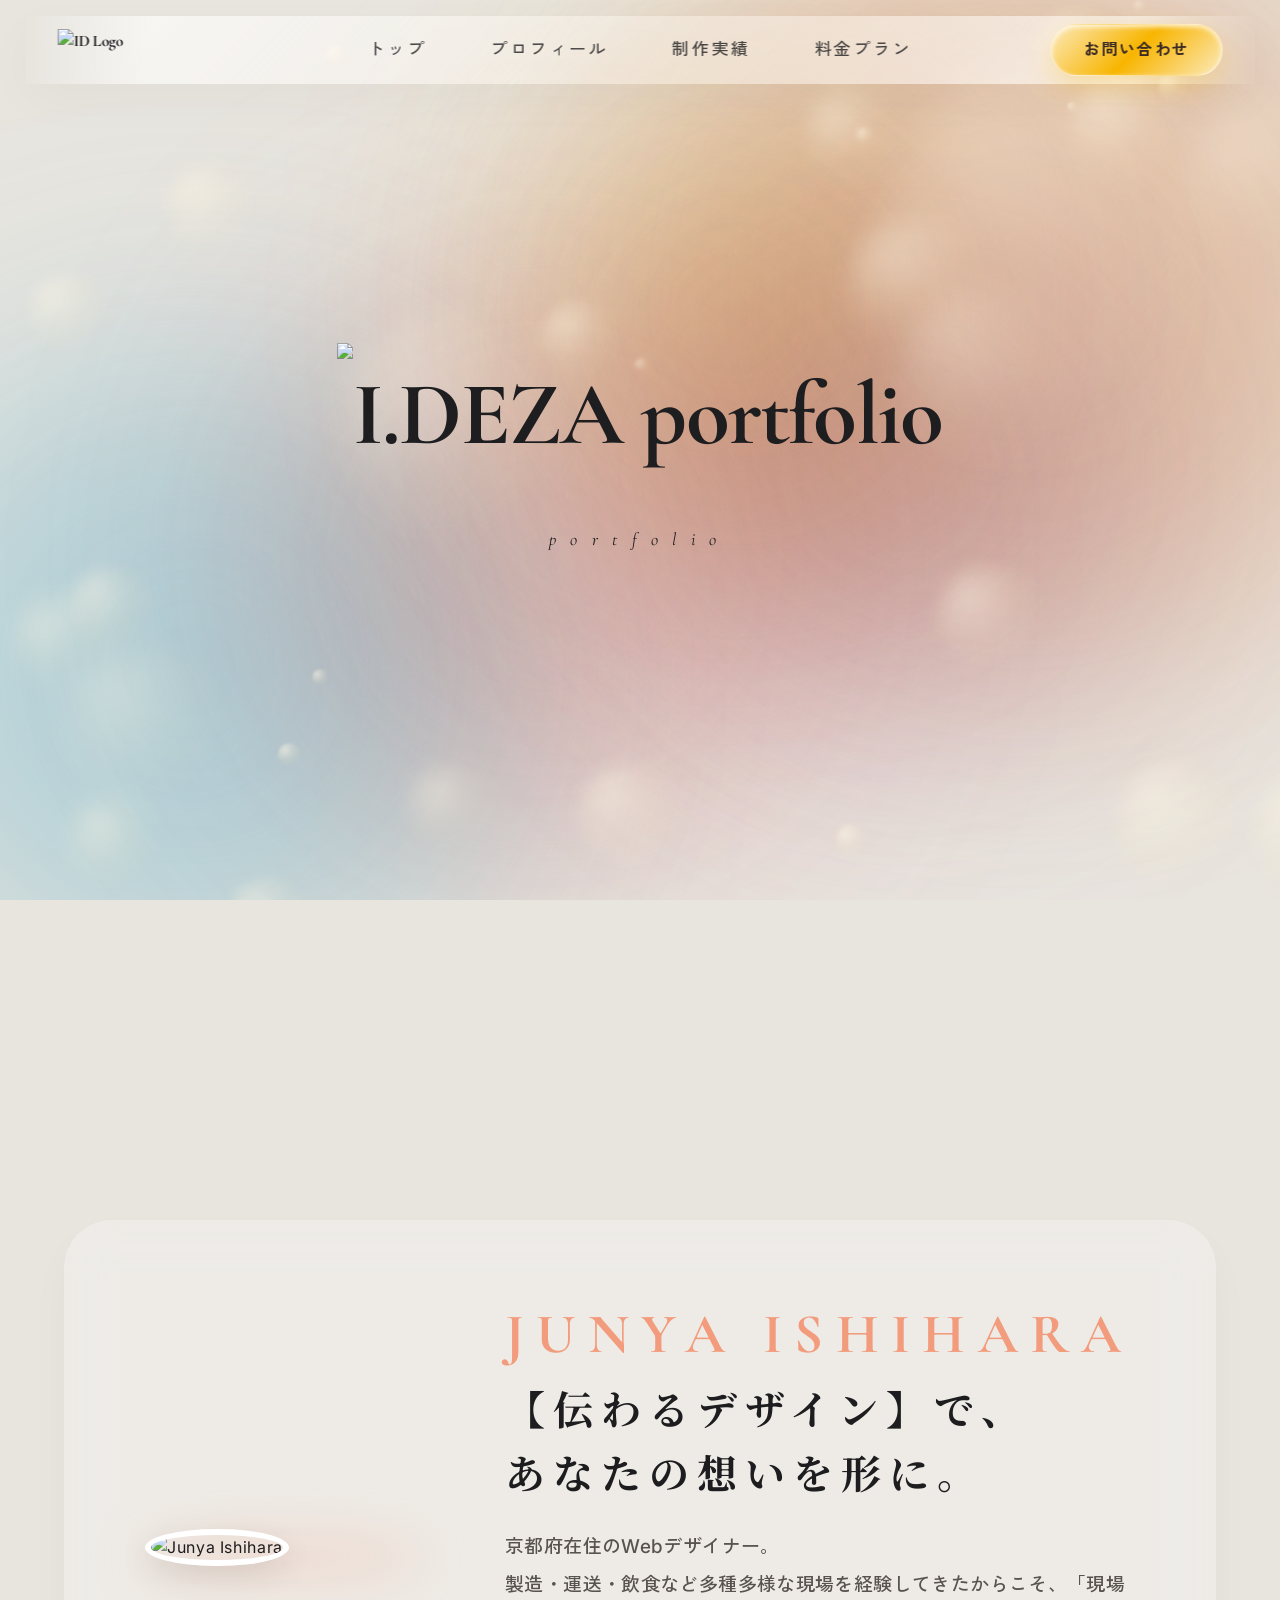
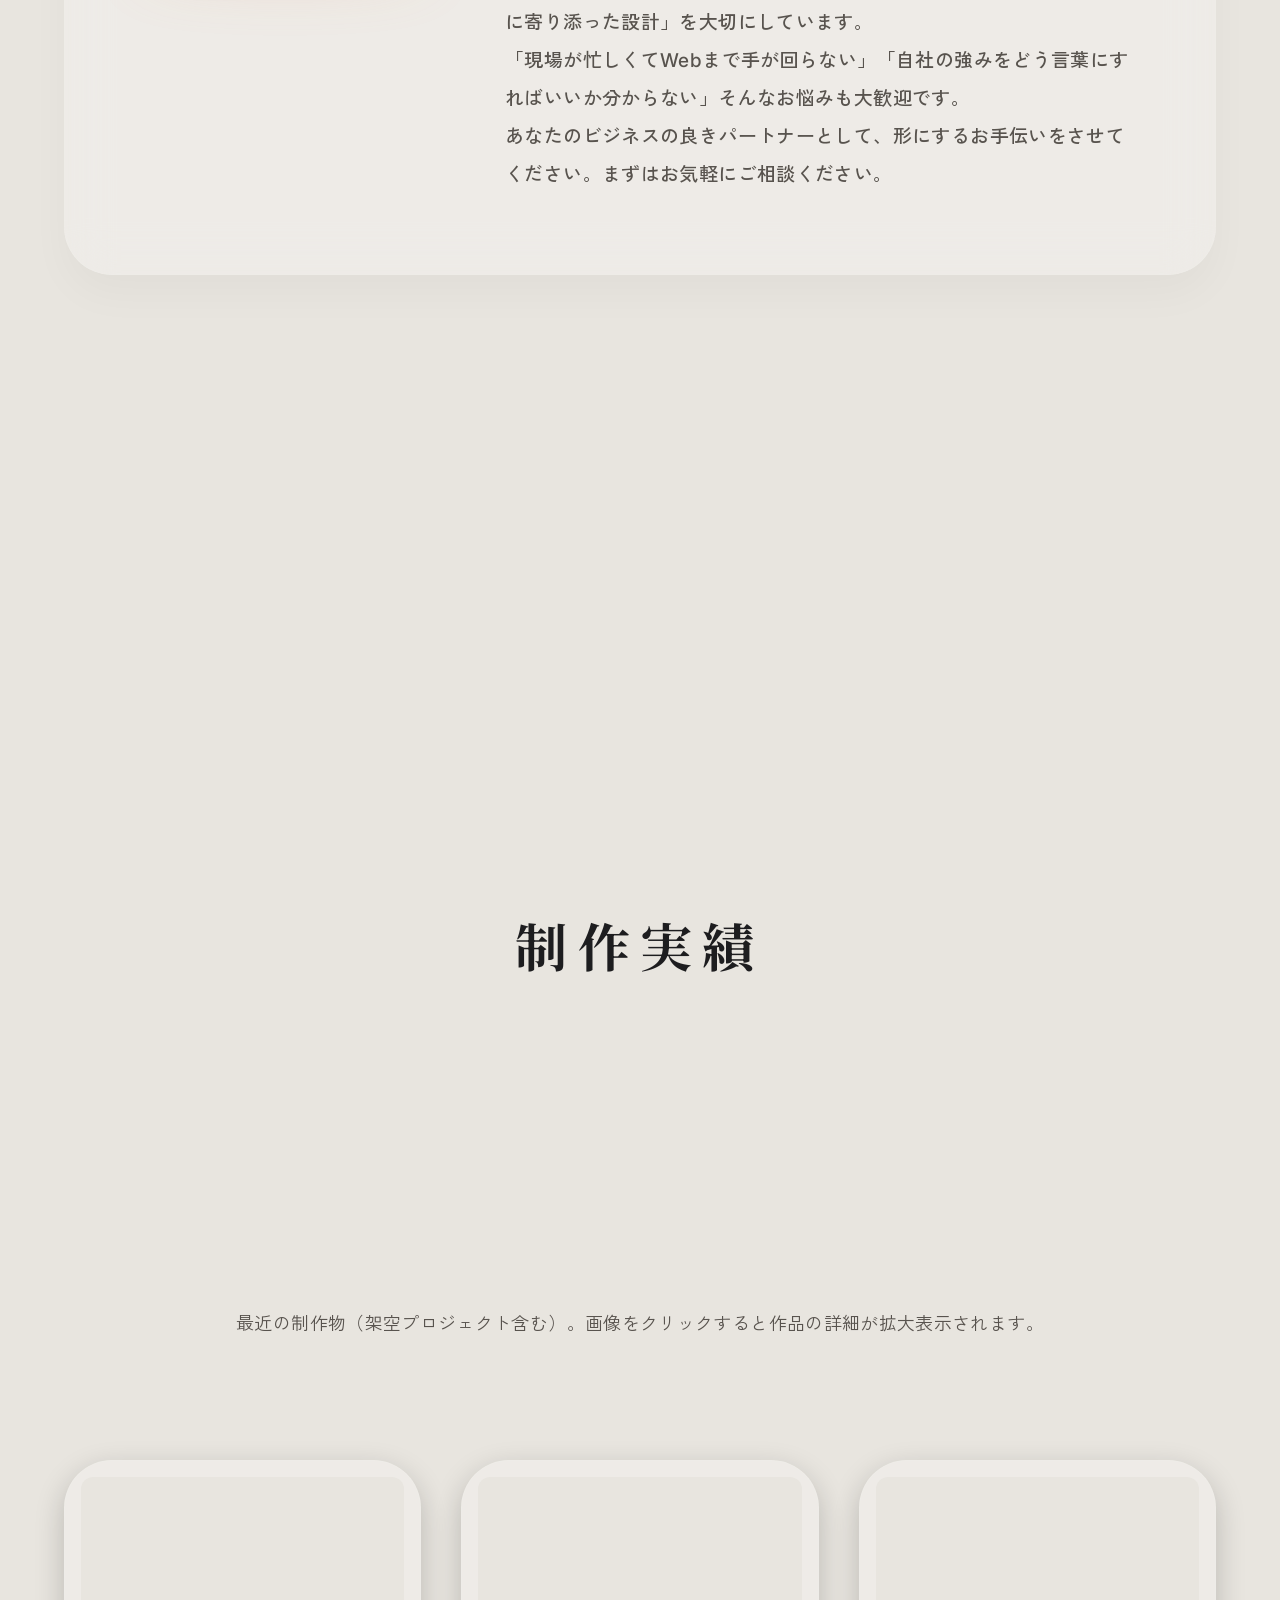
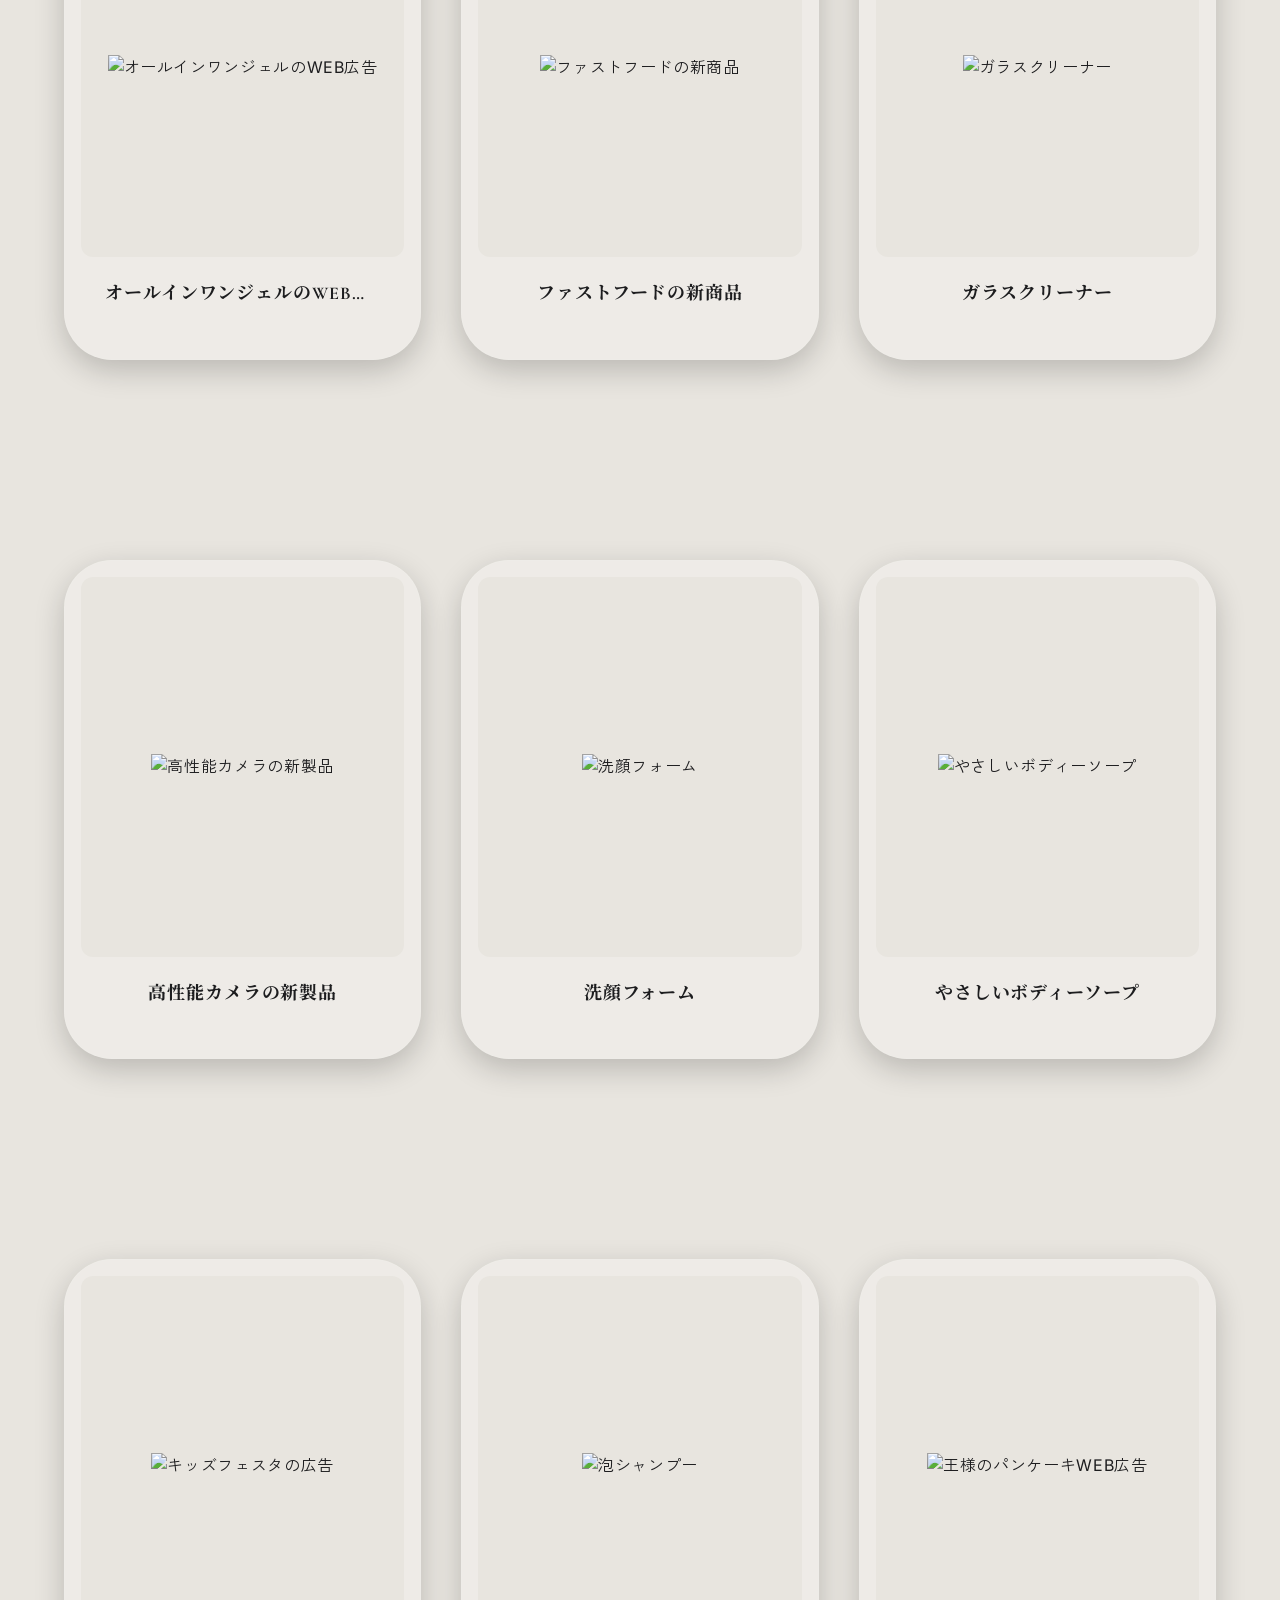
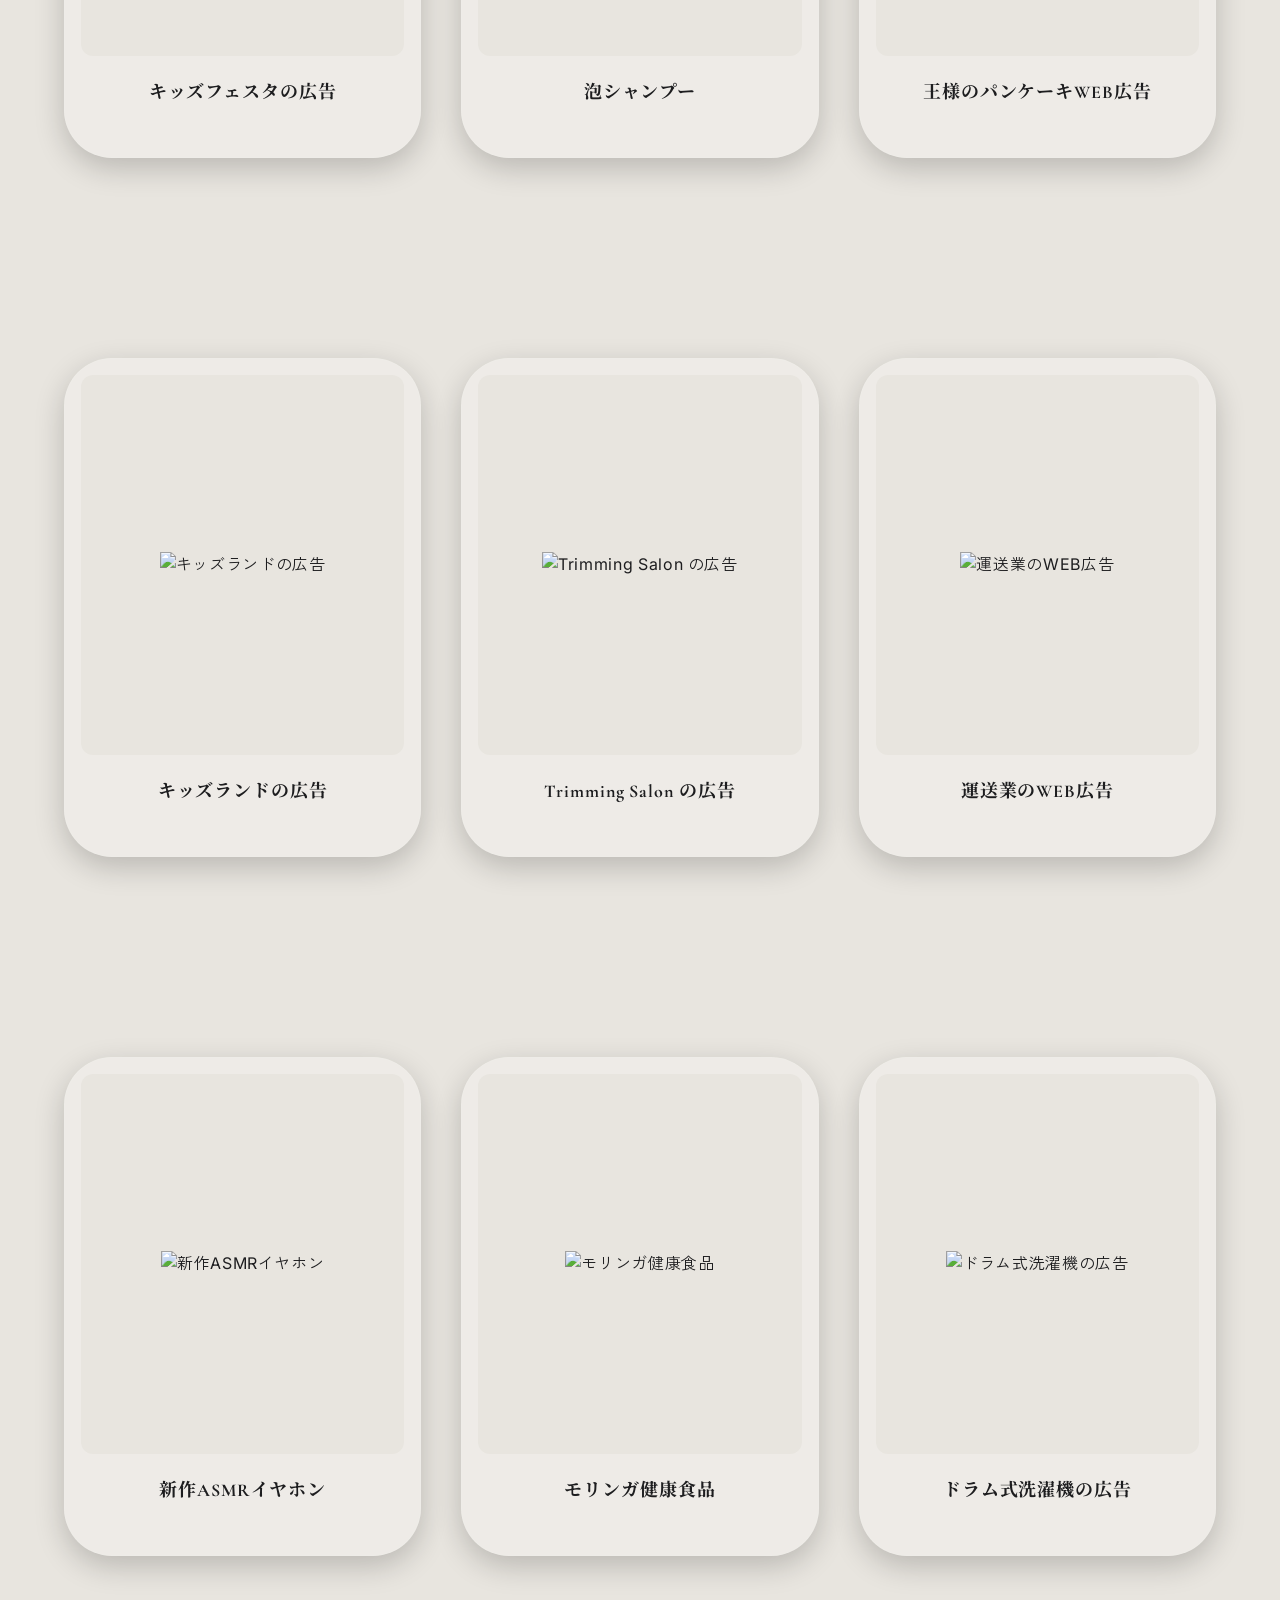
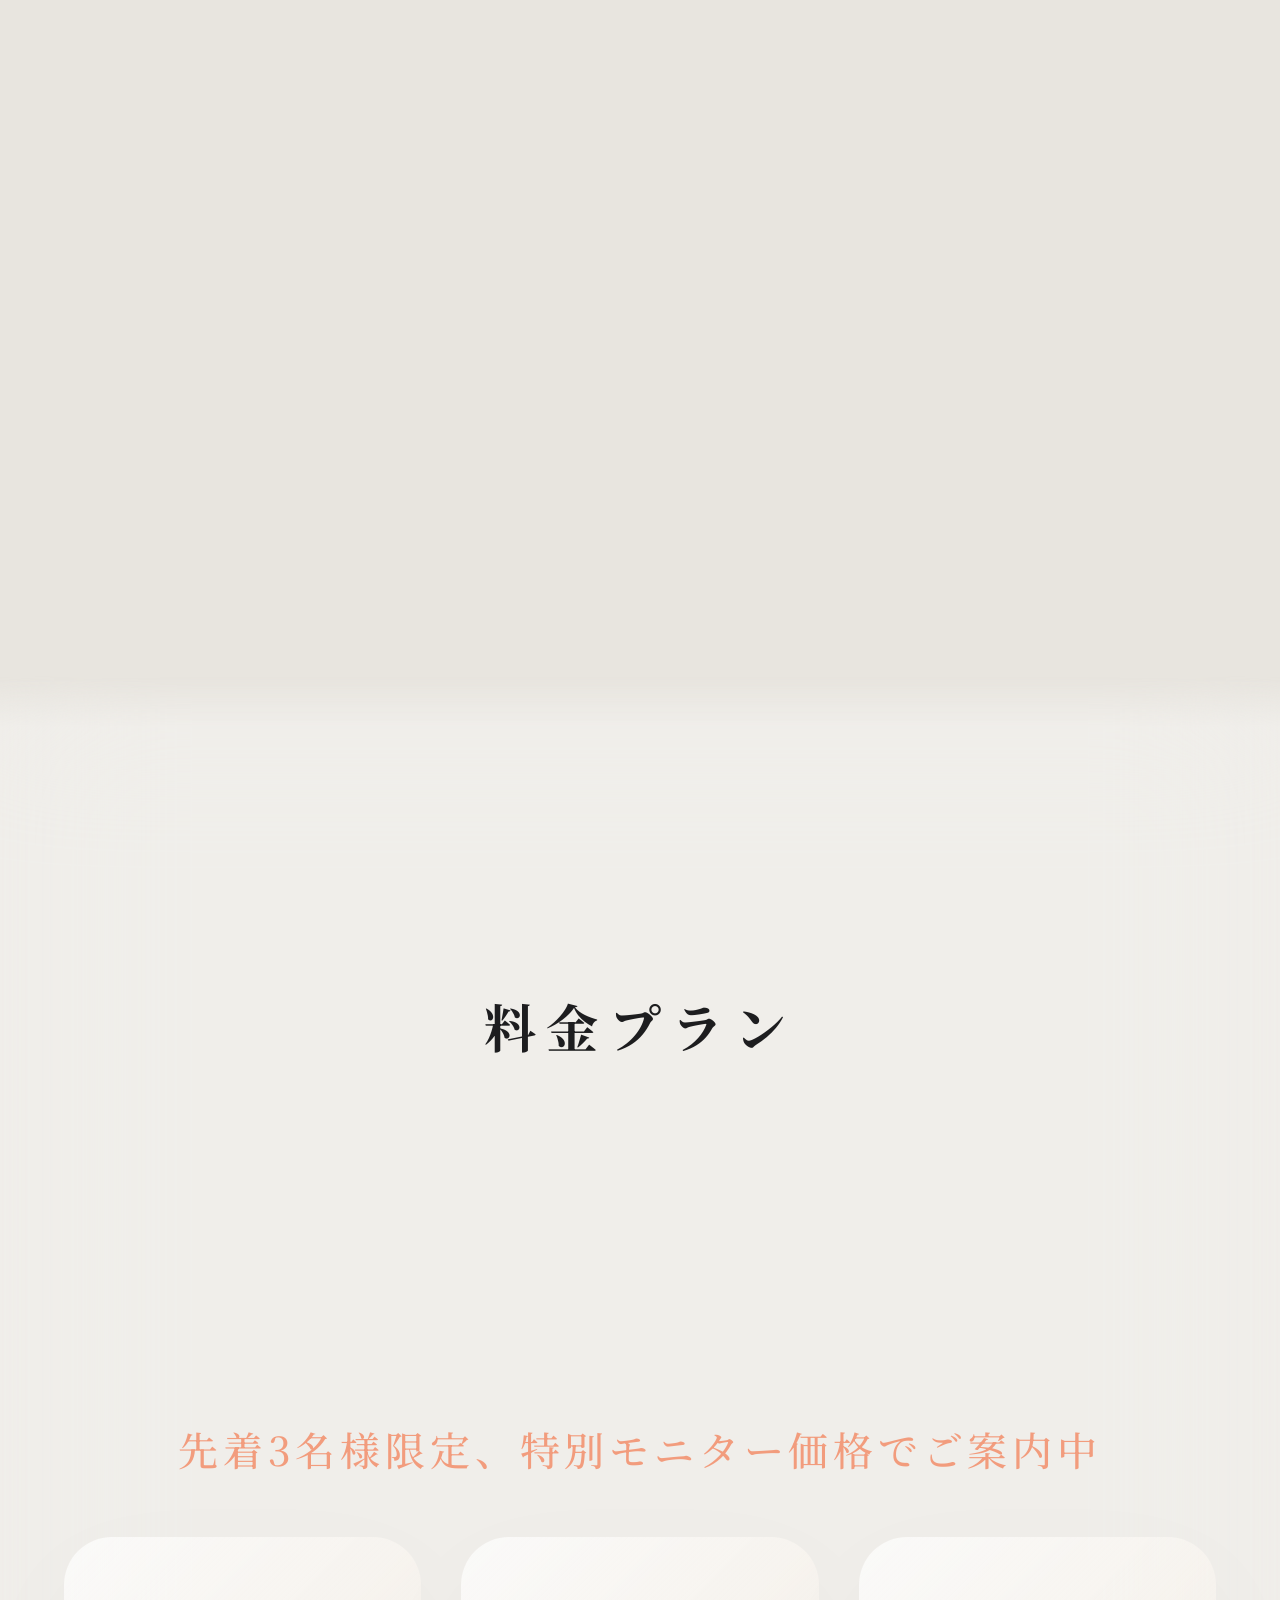
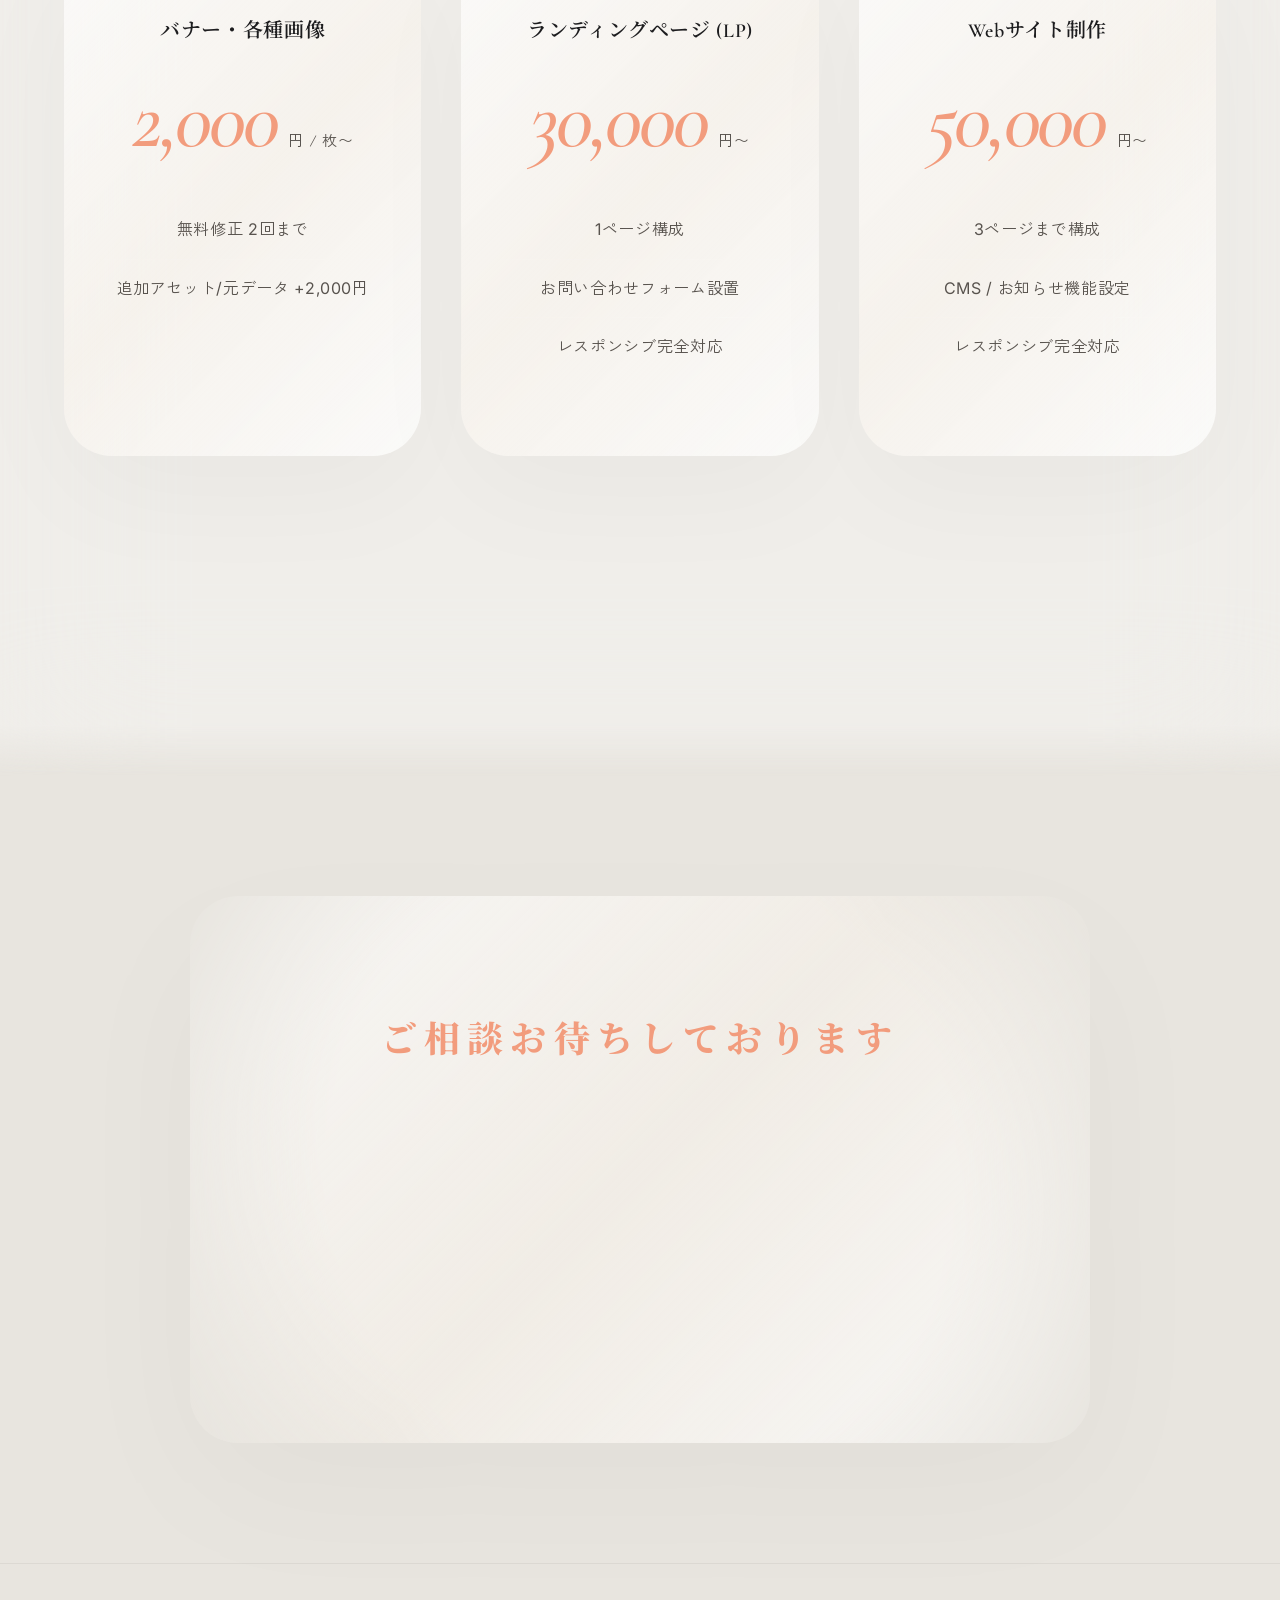
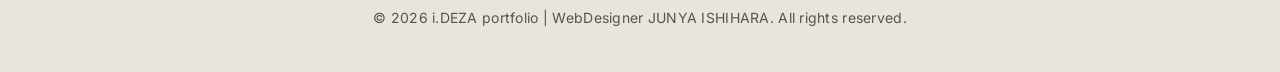
==== commit 9d44360e: "fix: お問い合わせリンク先を最新の本番共通URLに更新" ====
--- a/index.html
+++ b/index.html
@@ -34,7 +34,7 @@
         <li><a href="#price">料金プラン</a></li>
       </ul>
       <!-- Changed to Vercel Contact App -->
-      <a href="https://contact-93b6cweaj-ishihara88s-projects.vercel.app/" target="_blank" rel="noopener noreferrer" class="btn-primary nav-cta">お問い合わせ</a>
+      <a href="https://contact-app-ishihara88s-projects.vercel.app/" target="_blank" rel="noopener noreferrer" class="btn-primary nav-cta">お問い合わせ</a>
     </div>
   </nav>
 
@@ -208,7 +208,7 @@
         <h2>ご相談お待ちしております</h2>
         <p class="cta-intro reveal">あなたのビジネスの大きなパートナーとして、まずは形にするお手伝いをさせてください。Web担当者がいない、自社の強みをうまく言語化できないといったお悩みでもお気軽にご連絡ください。</p>
         <!-- Changed to Vercel Contact App -->
-        <a href="https://contact-93b6cweaj-ishihara88s-projects.vercel.app/" target="_blank" rel="noopener noreferrer" class="btn-primary large reveal">無料相談はこちら</a>
+        <a href="https://contact-app-ishihara88s-projects.vercel.app/" target="_blank" rel="noopener noreferrer" class="btn-primary large reveal">無料相談はこちら</a>
       </div>
     </section>
   </main>
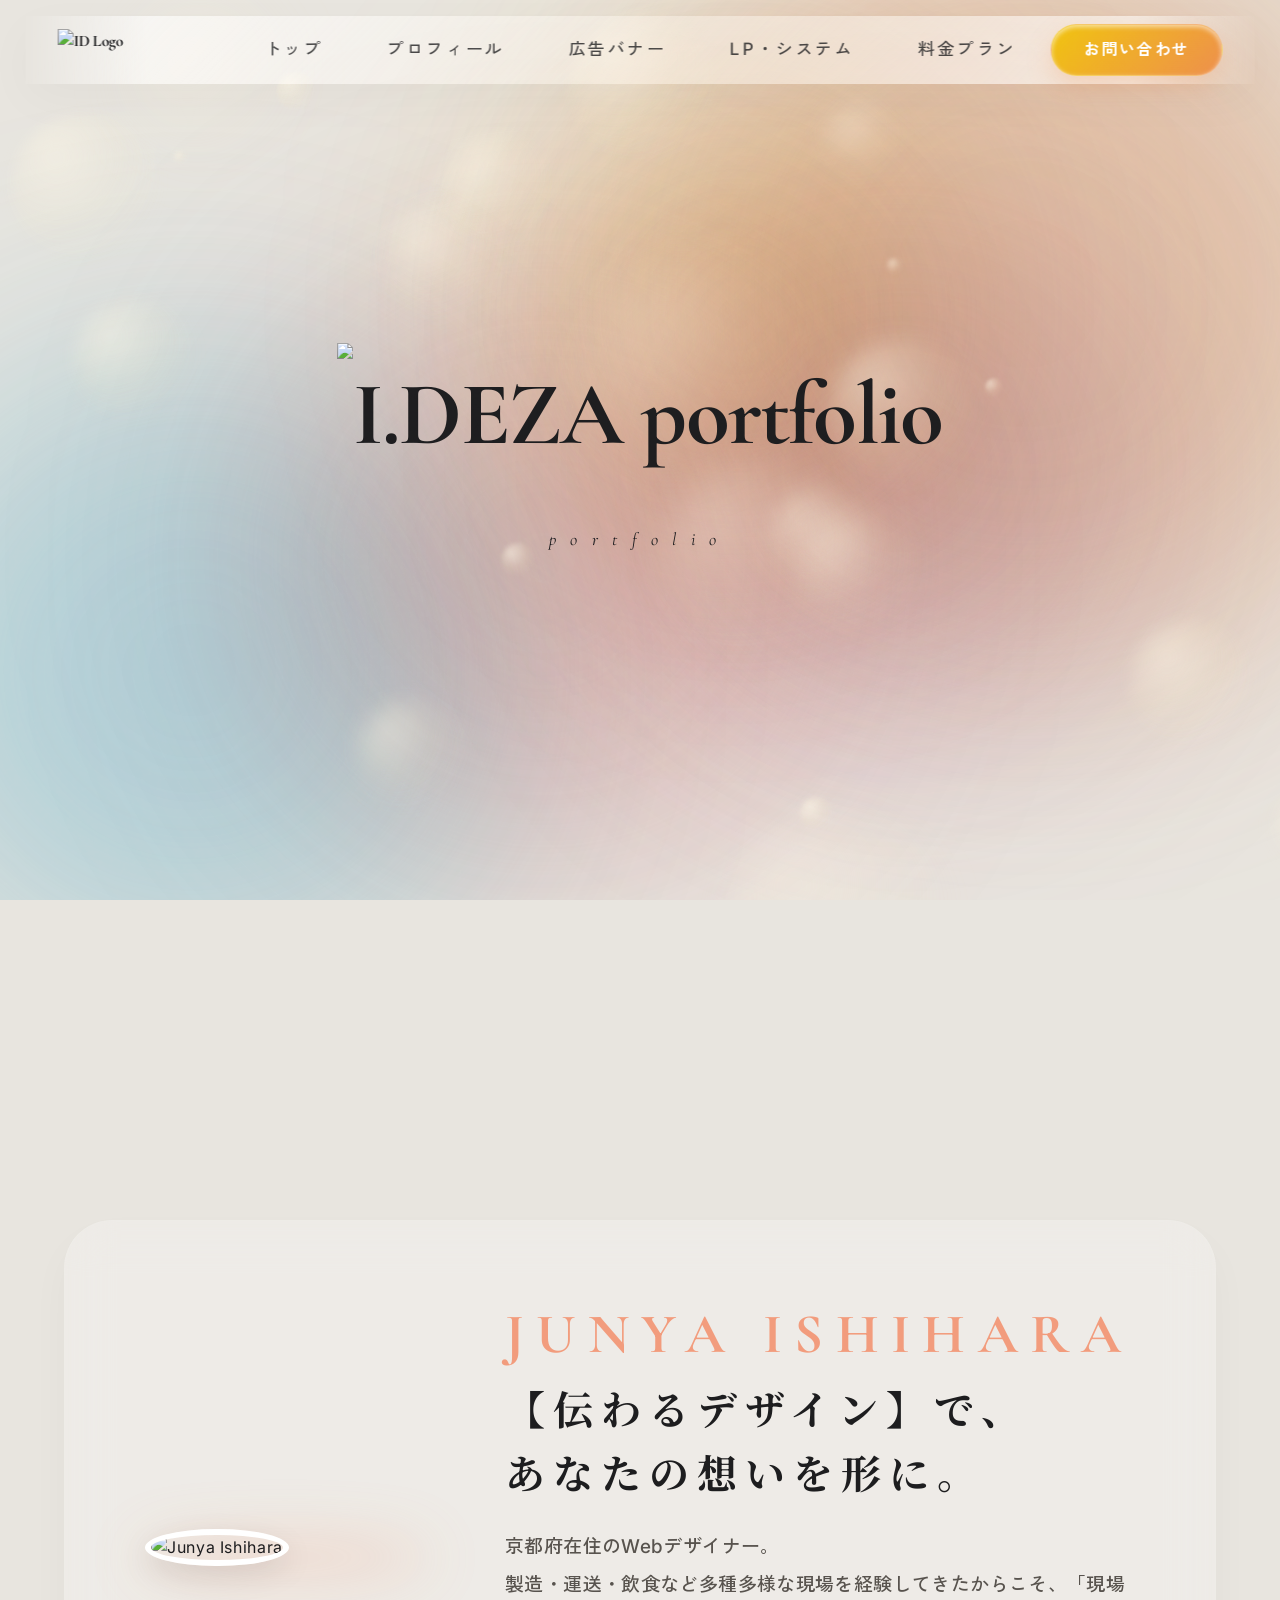
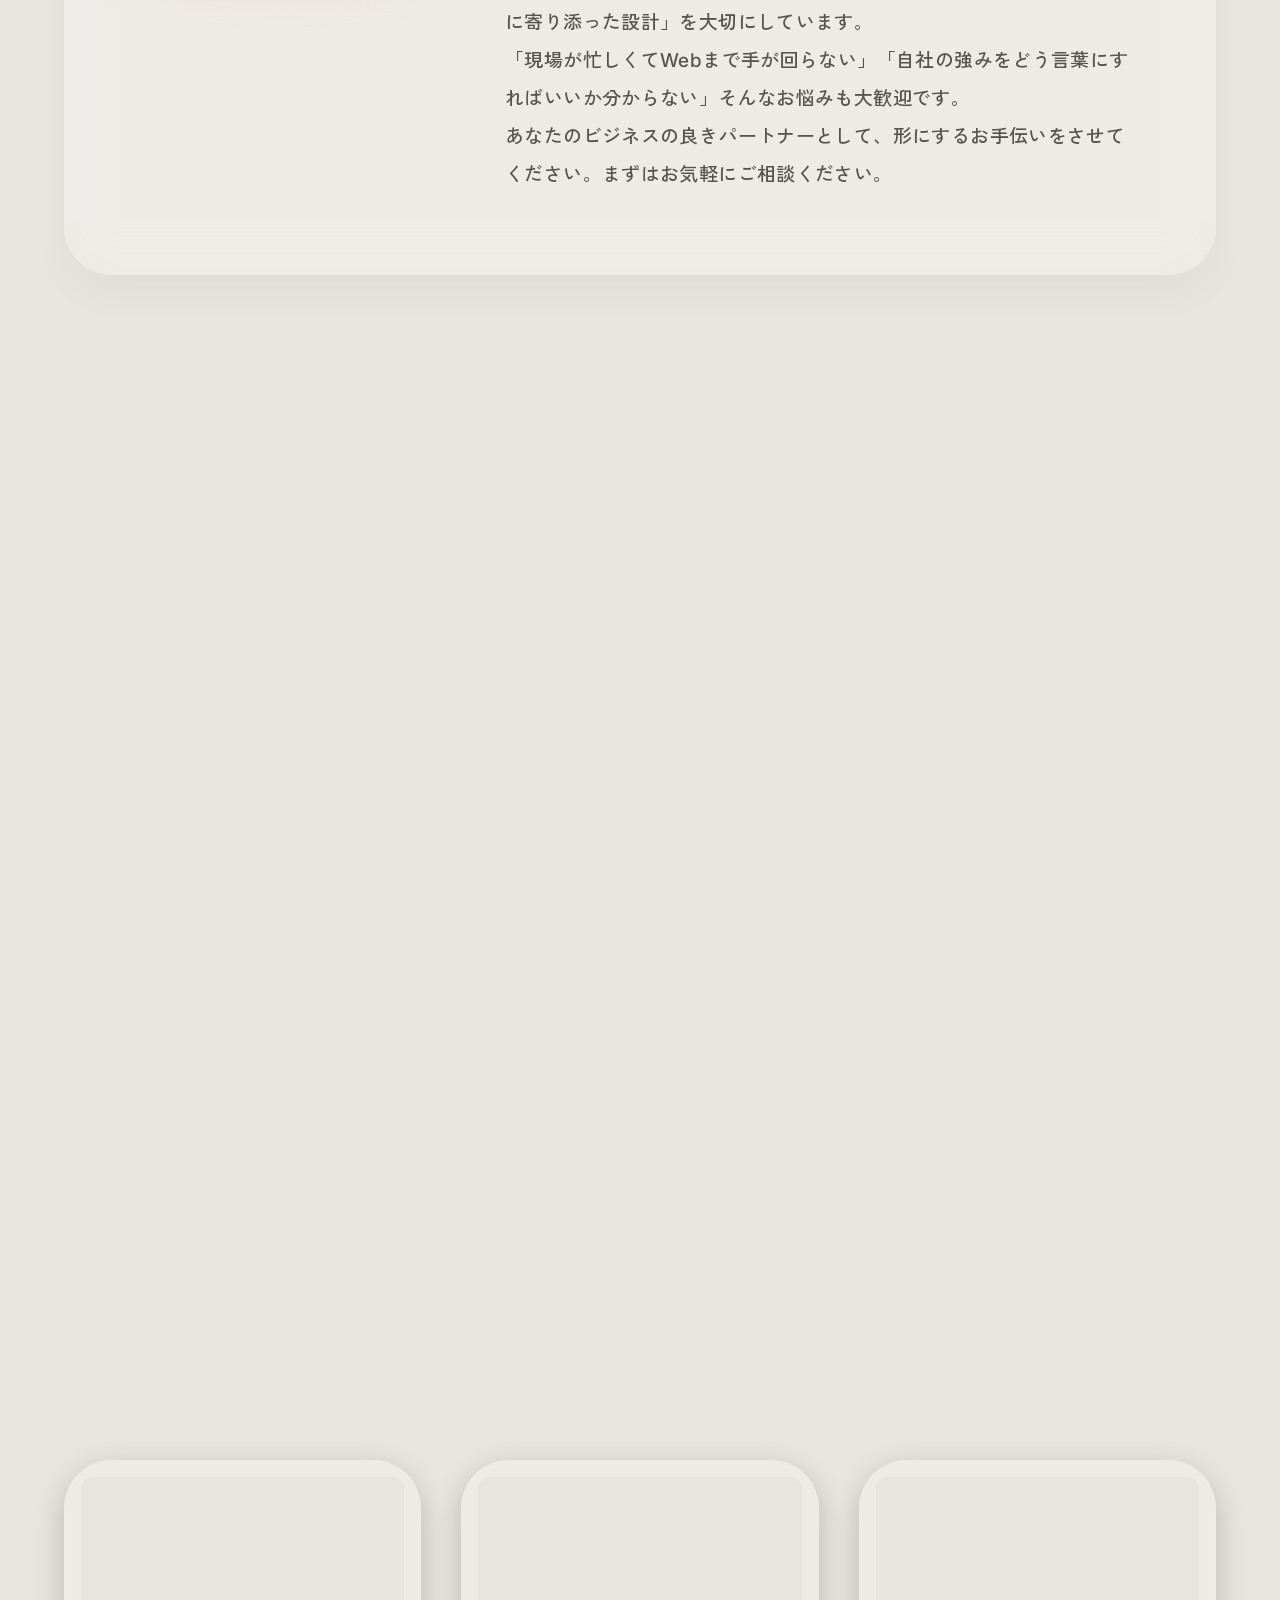
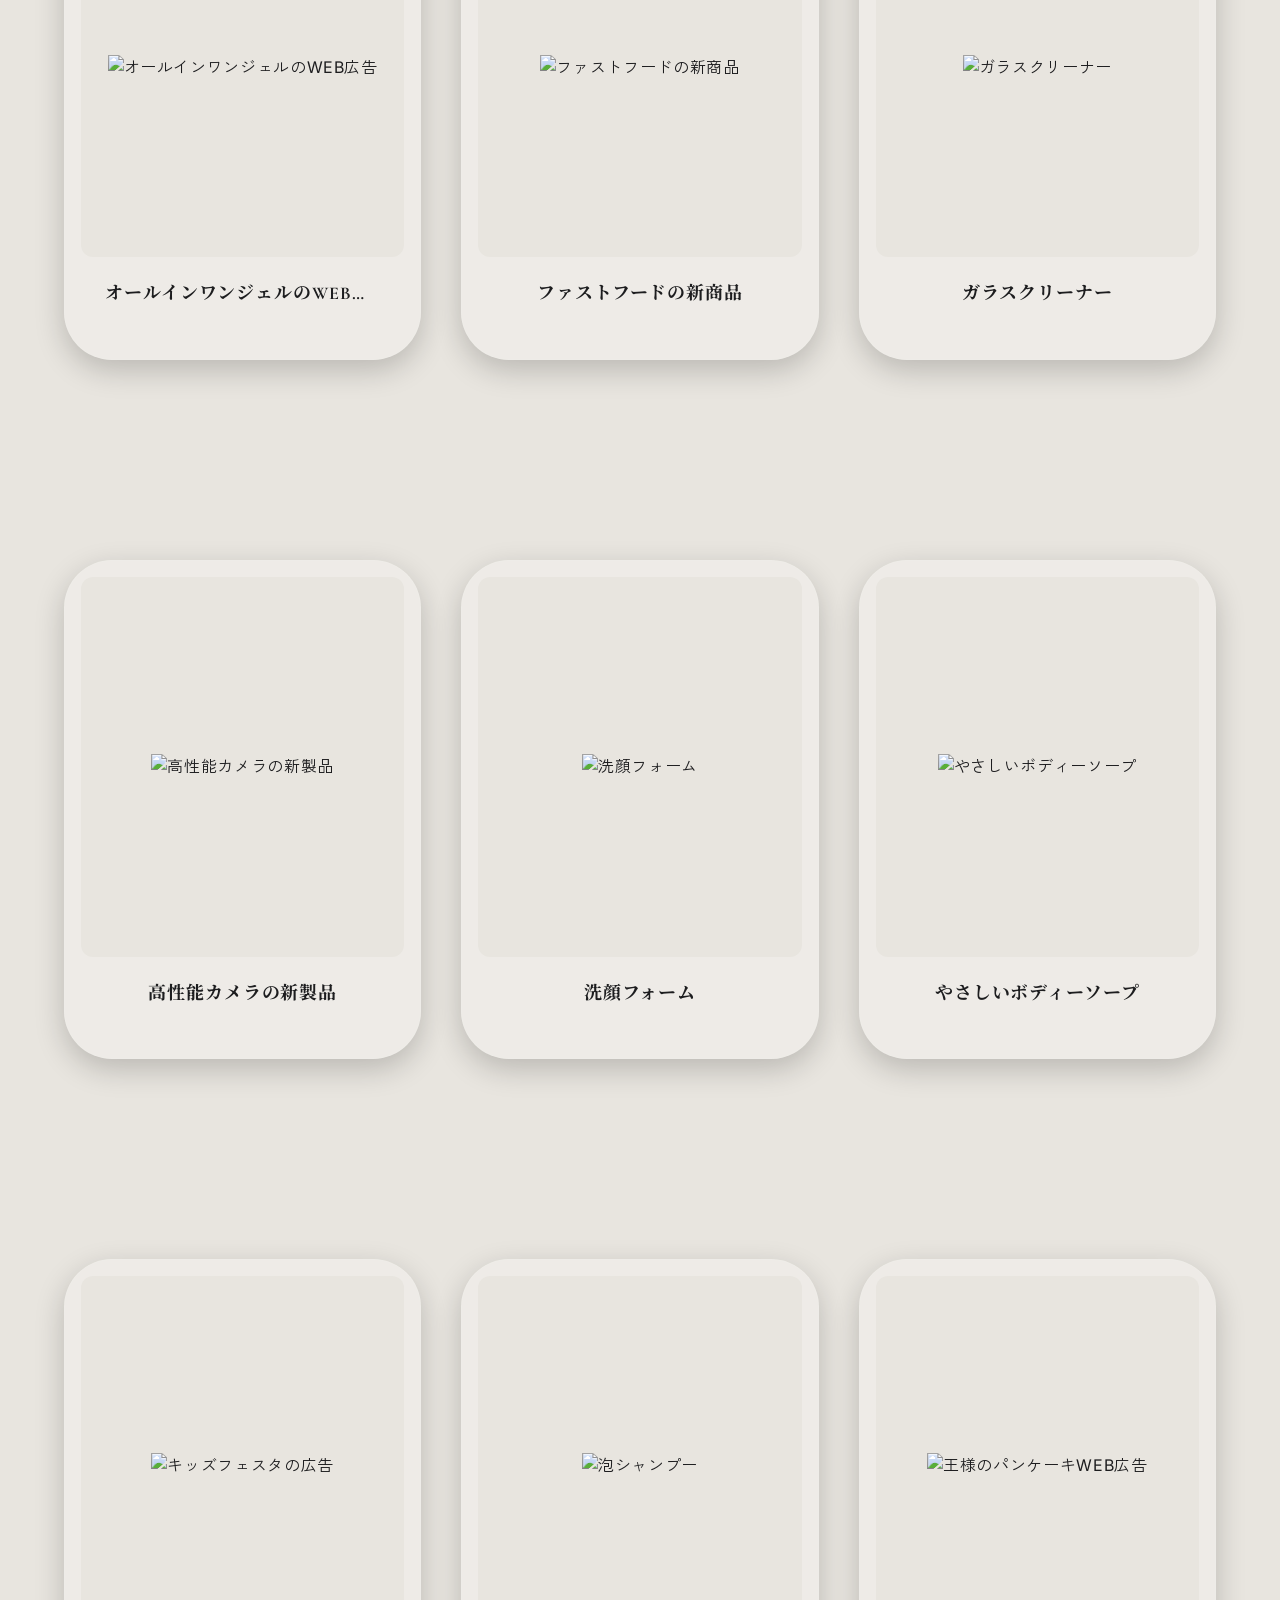
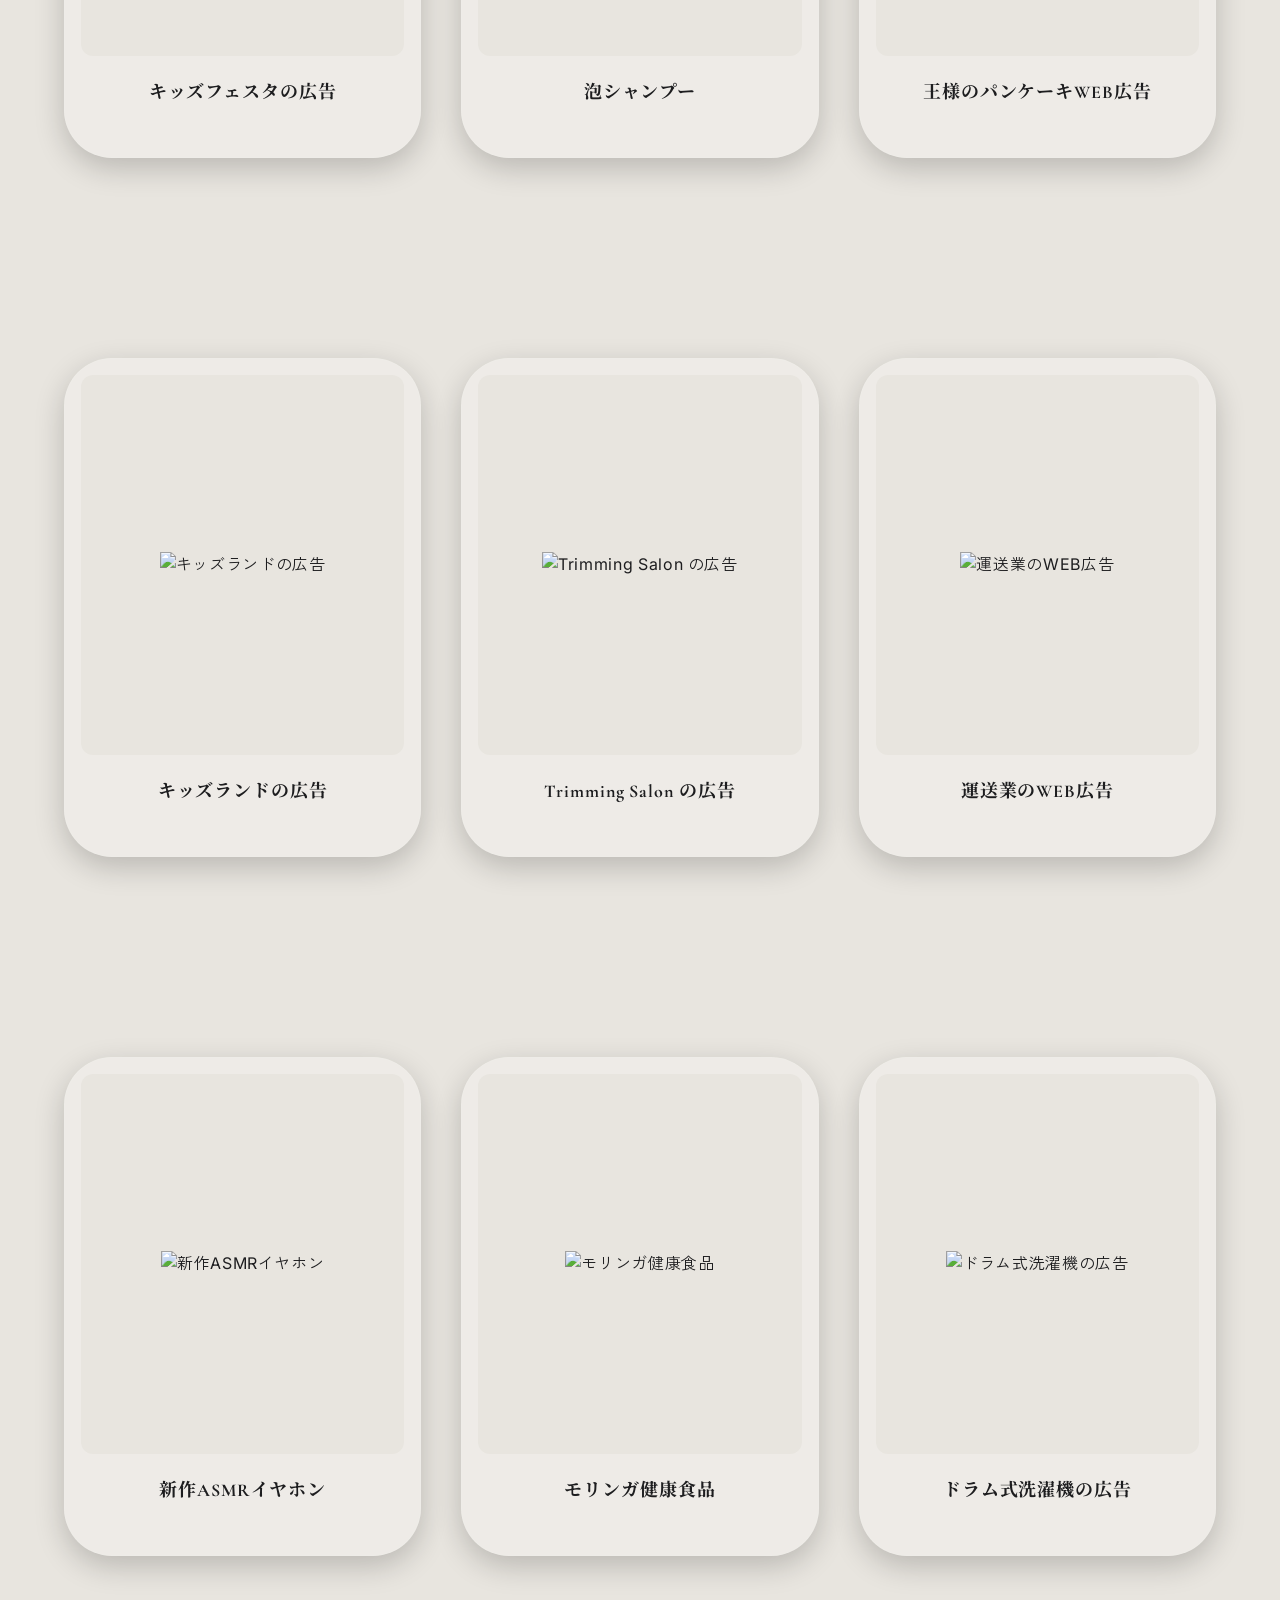
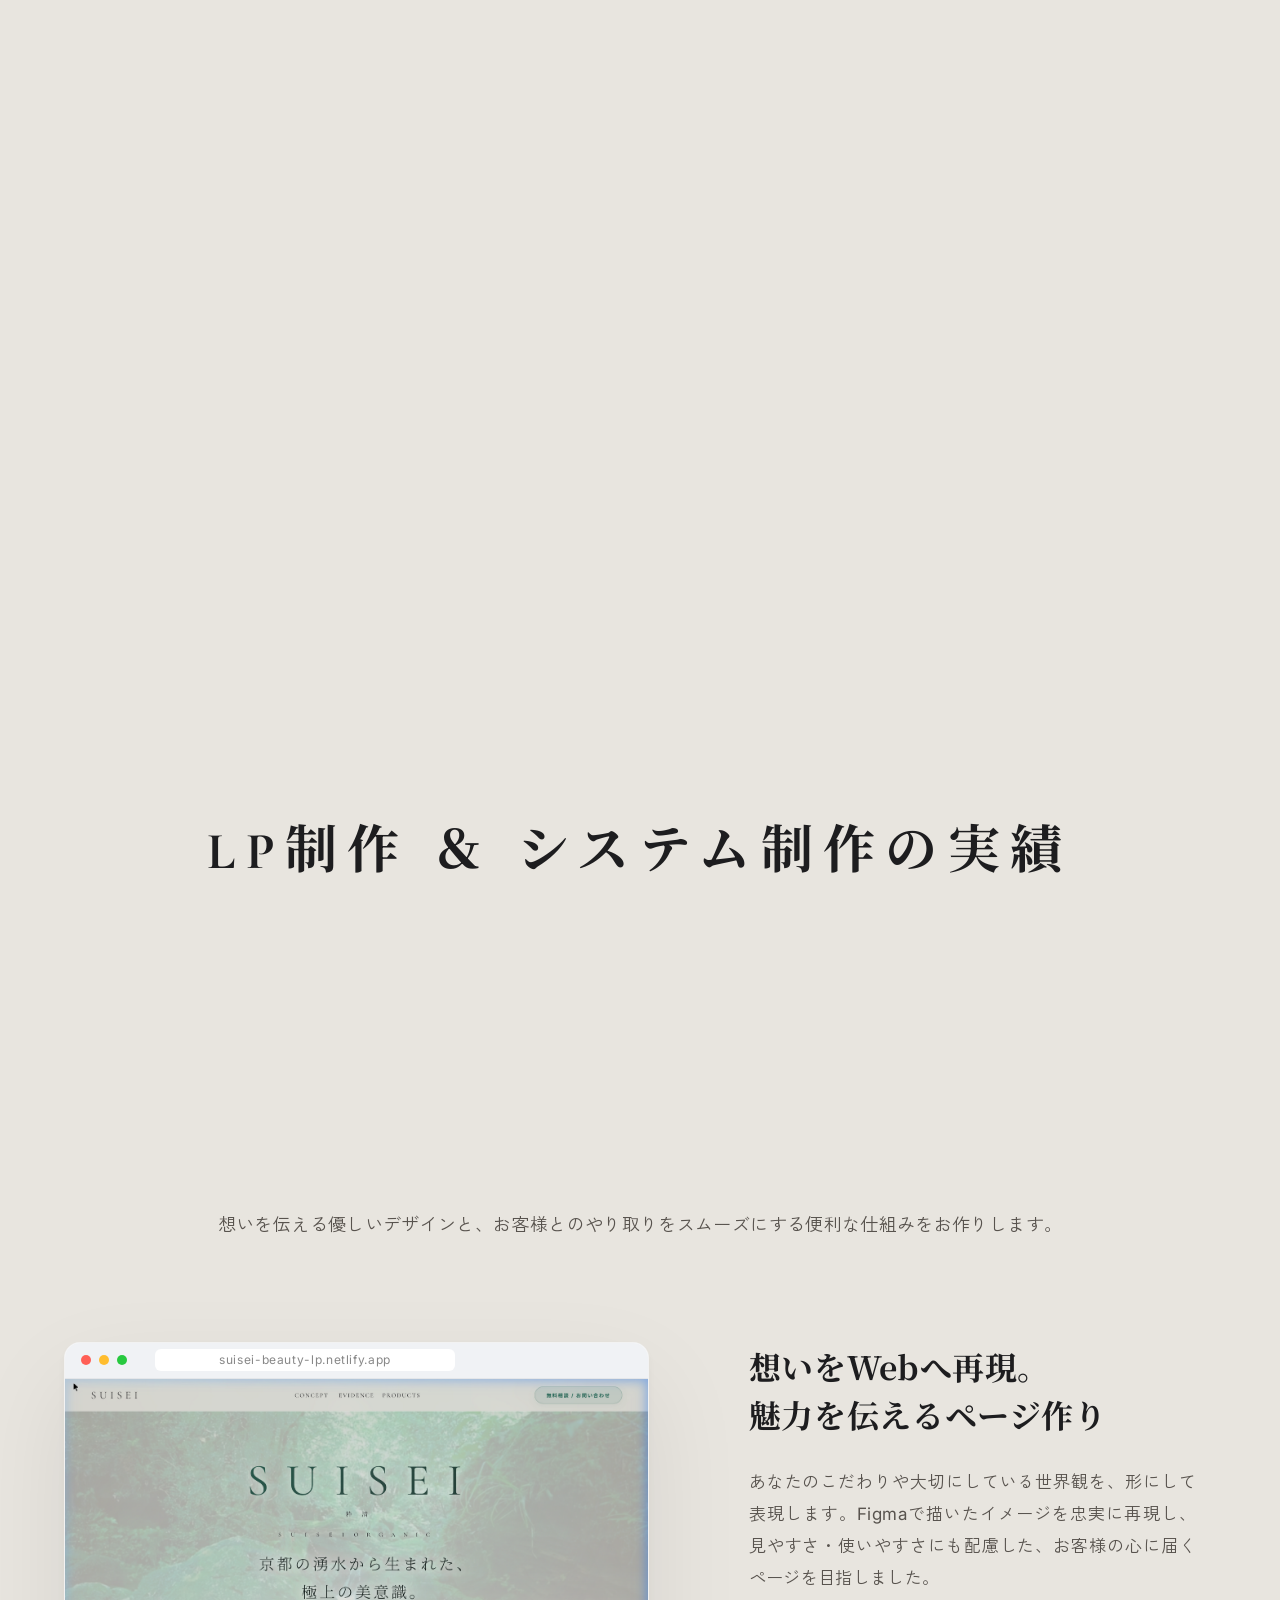
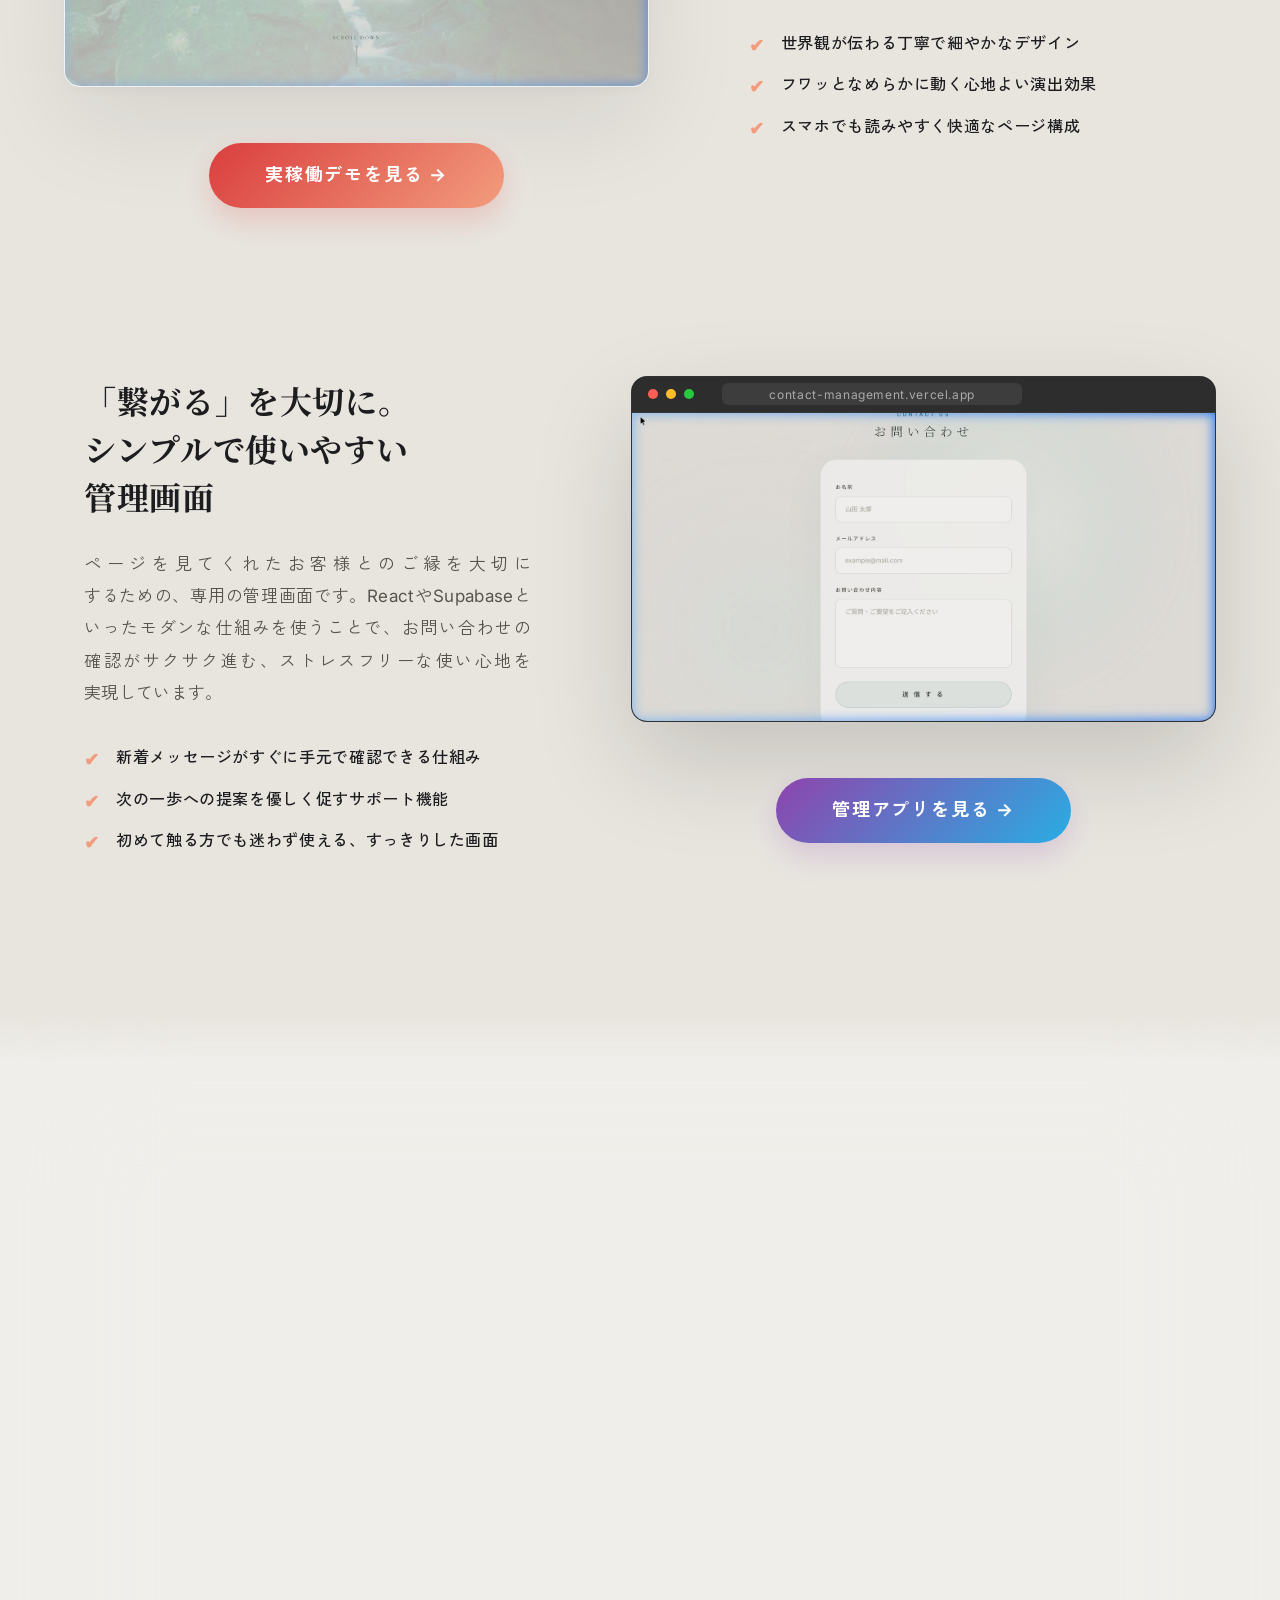
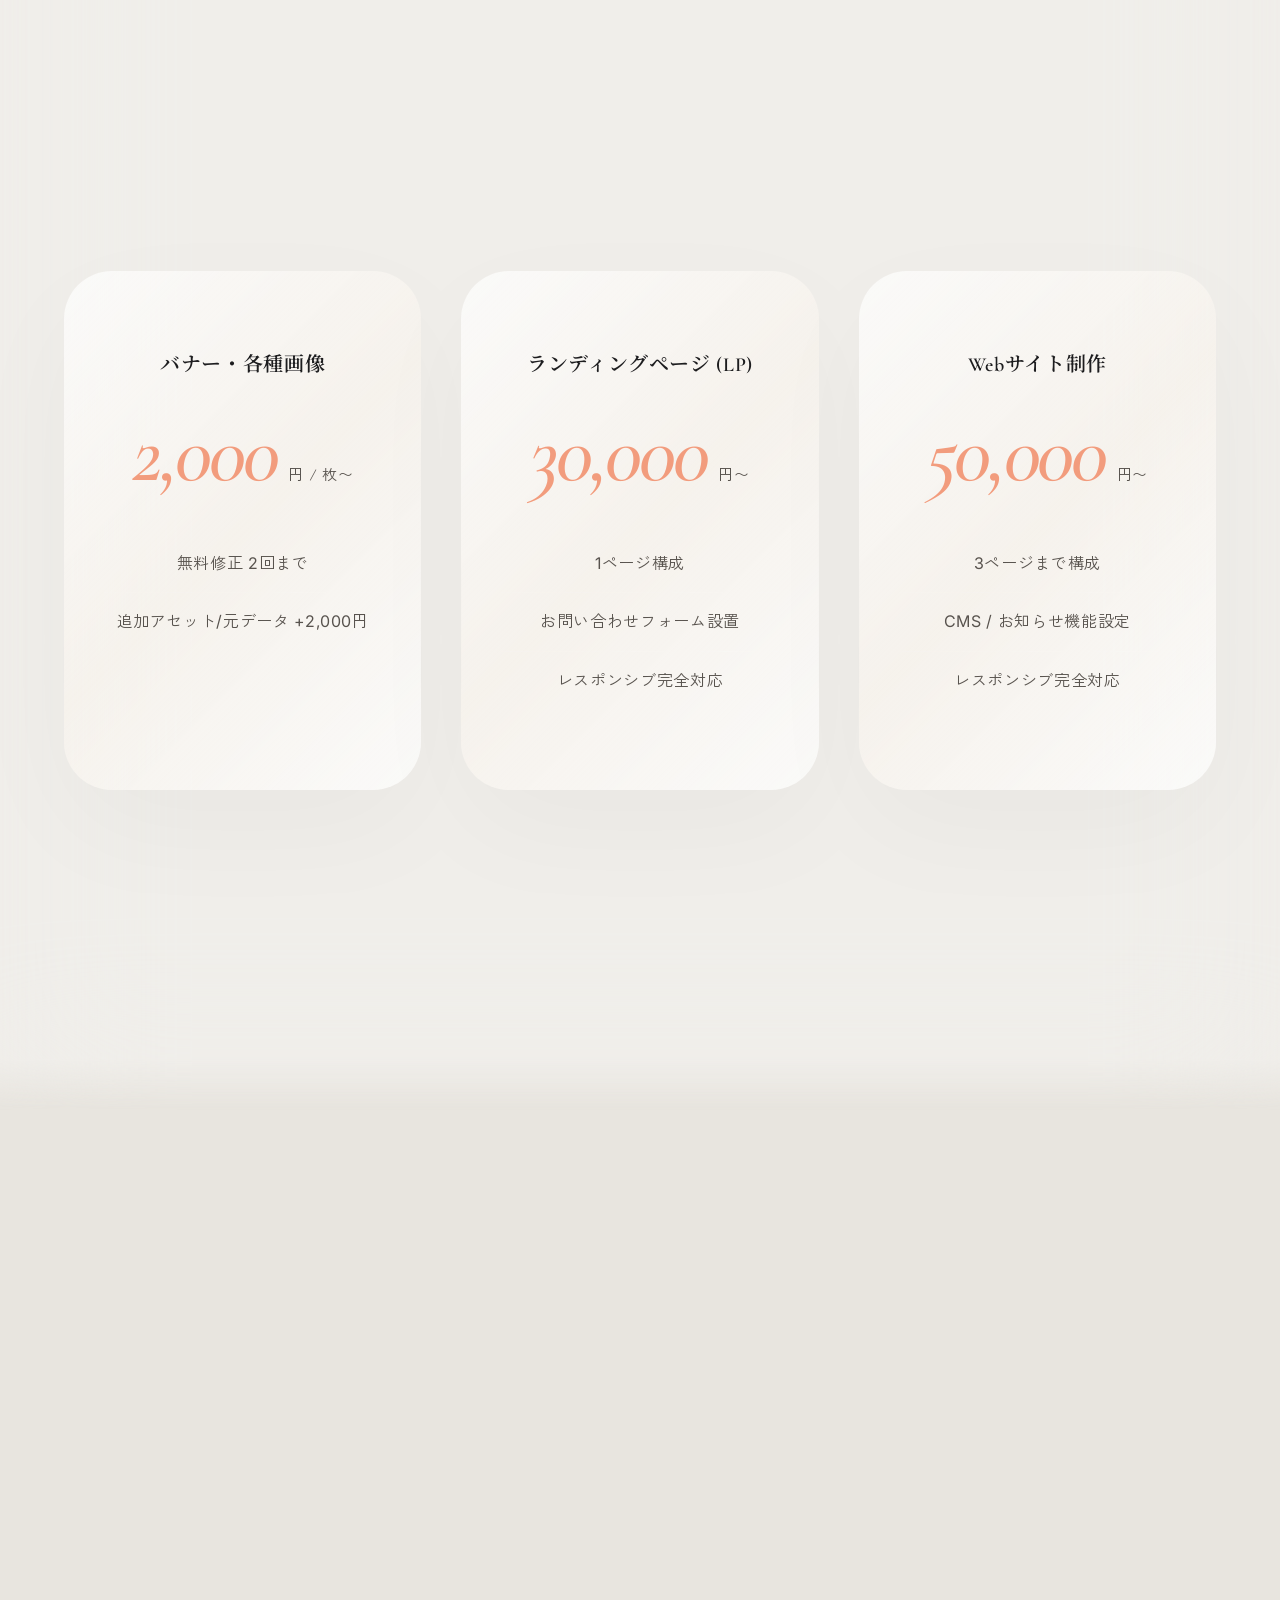
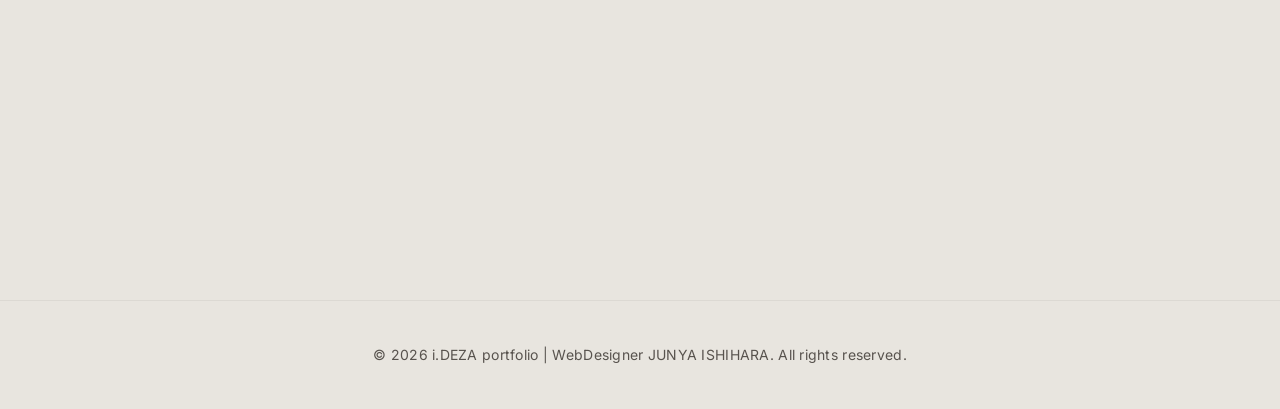
==== commit 716675f1: "feat: optimize design palette and deploy cloud morph cta" ====
--- a/index.html
+++ b/index.html
@@ -30,7 +30,8 @@
       <ul class="nav-links">
         <li><a href="#hero">トップ</a></li>
         <li><a href="#profile">プロフィール</a></li>
-        <li><a href="#works">制作実績</a></li>
+        <li><a href="#works">広告バナー</a></li>
+        <li><a href="#special-feature">LP・システム</a></li>
         <li><a href="#price">料金プラン</a></li>
       </ul>
       <!-- Changed to Vercel Contact App -->
@@ -159,6 +160,83 @@
       </div>
     </section>
 
+    <section id="special-feature" class="section special-feature-section">
+      <div class="container">
+        <div class="section-header">
+          <h2 class="section-title reveal">LP制作 ＆ システム制作の実績</h2>
+          <p class="section-subtitle reveal">想いを伝える優しいデザインと、お客様とのやり取りをスムーズにする便利な仕組みをお作りします。</p>
+        </div>
+
+        <div class="feature-showcase">
+          
+          <!-- Showcase 01: Premium LP -->
+          <div class="showcase-item reveal">
+            <div class="showcase-visual">
+              <a href="https://suisei-beauty-lp.netlify.app" target="_blank" class="browser-frame-wrapper clickable-visual" title="デモサイトを別タブで開く">
+                <div class="browser-frame">
+                  <div class="browser-top">
+                    <span class="frame-dot red"></span><span class="frame-dot yellow"></span><span class="frame-dot green"></span>
+                    <div class="frame-url">suisei-beauty-lp.netlify.app</div>
+                  </div>
+                  <div class="frame-body">
+                    <img src="assets/showcase_lp_suisei.png" alt="Luxury Skincare LP">
+                  </div>
+                </div>
+              </a>
+              <div class="showcase-actions dynamic-btn-group">
+                <a href="https://suisei-beauty-lp.netlify.app" target="_blank" class="btn-special-float ripple-shine">実稼働デモを見る →</a>
+              </div>
+            </div>
+            
+            <div class="showcase-content">
+              <h3 class="showcase-headline">想いをWebへ再現。<br>魅力を伝える<span class="text-no-wrap">ページ作り</span></h3>
+              <p class="showcase-text">
+                あなたのこだわりや大切にしている世界観を、形にして表現します。Figmaで描いたイメージを忠実に再現し、見やすさ・使いやすさにも配慮した、お客様の心に届くページを目指しました。
+              </p>
+              <ul class="showcase-highlights">
+                <li>世界観が伝わる丁寧で細やかなデザイン</li>
+                <li>フワッとなめらかに動く心地よい演出効果</li>
+                <li>スマホでも読みやすく快適なページ構成</li>
+              </ul>
+            </div>
+          </div>
+
+          <!-- Showcase 02: Dashboard App -->
+          <div class="showcase-item reverse reveal">
+            <div class="showcase-visual">
+              <a href="https://contact-app-ishihara88s-projects.vercel.app/" target="_blank" class="browser-frame-wrapper clickable-visual" title="管理アプリを別タブで開く">
+                <div class="browser-frame dark-mode-frame">
+                  <div class="browser-top">
+                    <span class="frame-dot red"></span><span class="frame-dot yellow"></span><span class="frame-dot green"></span>
+                    <div class="frame-url">contact-management.vercel.app</div>
+                  </div>
+                  <div class="frame-body">
+                    <img src="assets/showcase_app_dashboard.png" alt="Inquiry Management System">
+                  </div>
+                </div>
+              </a>
+              <div class="showcase-actions dynamic-btn-group">
+                <a href="https://contact-app-ishihara88s-projects.vercel.app/" target="_blank" class="btn-special-float btn-gentle-float ripple-shine">管理アプリを見る →</a>
+              </div>
+            </div>
+            
+            <div class="showcase-content">
+              <h3 class="showcase-headline">「繋がる」を大切に。<br>シンプルで使いやすい<span class="text-no-wrap">管理画面</span></h3>
+              <p class="showcase-text">
+                ページを見てくれたお客様とのご縁を大切にするための、専用の管理画面です。ReactやSupabaseといったモダンな仕組みを使うことで、お問い合わせの確認がサクサク進む、ストレスフリーな使い心地を実現しています。
+              </p>
+              <ul class="showcase-highlights">
+                <li>新着メッセージがすぐに手元で確認できる仕組み</li>
+                <li>次の一歩への提案を優しく促すサポート機能</li>
+                <li>初めて触る方でも迷わず使える、すっきりした画面</li>
+              </ul>
+            </div>
+          </div>
+
+        </div>
+      </div>
+    </section>
+
     <section id="price" class="section glass-section">
       <div class="container">
         <div class="section-header">
@@ -208,7 +286,7 @@
         <h2>ご相談お待ちしております</h2>
         <p class="cta-intro reveal">あなたのビジネスの大きなパートナーとして、まずは形にするお手伝いをさせてください。Web担当者がいない、自社の強みをうまく言語化できないといったお悩みでもお気軽にご連絡ください。</p>
         <!-- Changed to Vercel Contact App -->
-        <a href="https://contact-app-ishihara88s-projects.vercel.app/" target="_blank" rel="noopener noreferrer" class="btn-primary large reveal">無料相談はこちら</a>
+        <a href="https://contact-app-ishihara88s-projects.vercel.app/" target="_blank" rel="noopener noreferrer" class="btn-cloud-morph ripple-shine large reveal">無料相談はこちら</a>
       </div>
     </section>
   </main>
@@ -240,30 +318,40 @@
       });
     });
 
-    function reveal() {
-      var reveals = document.querySelectorAll(".reveal");
-      for (var i = 0; i < reveals.length; i++) {
-        var windowHeight = window.innerHeight;
-        var elementTop = reveals[i].getBoundingClientRect().top;
-        var elementVisible = 0; // Trigger exactly when it enters the viewport
-        if (elementTop < windowHeight - elementVisible) {
-          reveals[i].classList.add("active");
-        }
-      }
-      
-      // Staggered card reveal for portfolio
-      var cards = document.querySelectorAll(".work-card");
-      cards.forEach(function(card, index) {
-        var cardTop = card.getBoundingClientRect().top;
-        if (cardTop < window.innerHeight - 60) {
-          setTimeout(function() {
-            card.classList.add("card-visible");
-          }, index * 60); // Faster stagger for better rhythm
+    // --- Modern High-Performance Intersection Observer for Reveals ---
+    const revealObserverOptions = {
+      threshold: 0.15, // Trigger when 15% is visible
+      rootMargin: "0px 0px -50px 0px"
+    };
+
+    const revealObserver = new IntersectionObserver((entries, observer) => {
+      entries.forEach(entry => {
+        if (entry.isIntersecting) {
+          entry.target.classList.add("active");
+          // Optionally unobserve if we don't need to trigger again
+          observer.unobserve(entry.target);
         }
       });
-    }
-    window.addEventListener("scroll", reveal);
-    reveal();
+    }, revealObserverOptions);
+
+    // Portfolio Staggered Observer
+    const cardObserver = new IntersectionObserver((entries, observer) => {
+      entries.forEach((entry, index) => {
+        if (entry.isIntersecting) {
+          // Add a slight artificial staggered delay just based on the view bundle
+          setTimeout(() => {
+            entry.target.classList.add("card-visible");
+          }, 100 * (index % 4)); 
+          observer.unobserve(entry.target);
+        }
+      });
+    }, { threshold: 0.1 });
+
+    // Set up observers on boot
+    document.addEventListener("DOMContentLoaded", () => {
+      document.querySelectorAll(".reveal").forEach(el => revealObserver.observe(el));
+      document.querySelectorAll(".work-card").forEach(el => cardObserver.observe(el));
+    });
 
     const lightbox = document.getElementById("lightbox");
     const lightboxImg = document.getElementById("lightbox-img");
@@ -293,7 +381,7 @@
     document.addEventListener("DOMContentLoaded", () => {
       const bubbleContainer = document.createElement('div');
       bubbleContainer.className = 'bubbles-container';
-      const numBubbles = window.innerWidth < 768 ? 15 : 30; // Dense but optimized
+      const numBubbles = window.innerWidth < 768 ? 10 : 22; // Smooth balance
       
       const animations = ['floatSway1', 'floatSway2', 'floatSway3'];
 
--- a/style.css
+++ b/style.css
@@ -316,12 +316,12 @@
 }
 
 .btn-primary {
-  background: var(--liquid-champagne);
-  color: #3b2a24;
-  /* Refined dark bronze text */
+  /* Sampled from Yellow/Orange aurora blobs for atmospheric blend */
+  background: linear-gradient(135deg, #f1c40f 0%, #ee8f4c 100%);
+  color: #fff; /* User requested comparison to white text */
   font-weight: 700;
-  box-shadow: 0 10px 30px rgba(248, 181, 0, 0.3), inset 0 2px 5px rgba(255, 255, 255, 0.8);
-  border: 1px solid rgba(255, 255, 255, 0.5);
+  box-shadow: 0 10px 25px rgba(238, 143, 76, 0.25), inset 0 2px 5px rgba(255, 255, 255, 0.6);
+  border: 1px solid rgba(255, 255, 255, 0.3);
 }
 
 .btn-secondary {
@@ -1663,4 +1663,367 @@
   .monitor-badge-text {
     font-size: 14px !important;
   }
+}
+
+/* ═══════════════════════════════════════════════
+   FEATURED SOLUTION SHOWCASE SECTION
+   ═══════════════════════════════════════════════ */
+.special-feature-section {
+  padding: 140px 0;
+  position: relative;
+}
+
+.feature-showcase {
+  display: flex;
+  flex-direction: column;
+  gap: 160px;
+  margin-top: 100px;
+}
+
+.showcase-item {
+  display: grid;
+  grid-template-columns: 1.2fr 1fr;
+  gap: 80px;
+  align-items: flex-start;
+}
+
+.showcase-item.reverse {
+  grid-template-columns: 1fr 1.2fr;
+}
+
+.showcase-item.reverse .showcase-visual {
+  order: 2;
+}
+
+.showcase-item.reverse .showcase-content {
+  order: 1;
+}
+
+/* Visual Side & Clickable Action Wrapping */
+.showcase-visual {
+  display: flex;
+  flex-direction: column;
+  gap: 56px;
+  align-items: center;
+}
+
+.clickable-visual {
+  text-decoration: none;
+  display: block;
+  width: 100%;
+  cursor: pointer;
+}
+
+.browser-frame-wrapper {
+  position: relative;
+  width: 100%;
+}
+
+.browser-frame {
+  width: 100%;
+  background: #fff;
+  border-radius: 16px;
+  box-shadow: 0 40px 100px rgba(0, 0, 0, 0.08), 0 4px 12px rgba(0, 0, 0, 0.04);
+  overflow: hidden;
+  border: 1px solid rgba(0,0,0,0.05);
+  transition: all 0.8s cubic-bezier(0.16, 1, 0.3, 1);
+}
+
+.browser-frame.dark-mode-frame {
+  background: #1a1a1a;
+  border-color: rgba(255,255,255,0.1);
+  box-shadow: 0 40px 100px rgba(0, 0, 0, 0.15);
+}
+
+/* Hover lifts the image frame when linked */
+.clickable-visual:hover .browser-frame {
+  transform: translateY(-18px) scale(1.02);
+  box-shadow: 0 60px 130px rgba(0, 0, 0, 0.15);
+}
+
+.browser-top {
+  height: 36px;
+  background: #f0f2f5;
+  display: flex;
+  align-items: center;
+  padding: 0 16px;
+  gap: 8px;
+  border-bottom: 1px solid rgba(0,0,0,0.05);
+}
+
+.dark-mode-frame .browser-top {
+  background: #2d2d2d;
+  border-bottom: 1px solid rgba(255,255,255,0.05);
+}
+
+.frame-dot {
+  width: 10px;
+  height: 10px;
+  border-radius: 50%;
+}
+.frame-dot.red { background: #ff5f56; }
+.frame-dot.yellow { background: #ffbd2e; }
+.frame-dot.green { background: #27c93f; }
+
+.frame-url {
+  margin-left: 20px;
+  background: #ffffff;
+  flex-grow: 1;
+  max-width: 300px;
+  height: 22px;
+  border-radius: 6px;
+  font-size: 12px;
+  color: #888;
+  display: flex;
+  align-items: center;
+  justify-content: center;
+  font-family: 'Inter', sans-serif;
+}
+
+.dark-mode-frame .frame-url {
+  background: #3d3d3d;
+  color: #aaa;
+}
+
+.frame-body {
+  width: 100%;
+  line-height: 0;
+}
+
+.frame-body img {
+  width: 100%;
+  height: auto;
+  display: block;
+}
+
+/* 🌟 Deep Cloud Flow Animation reserved ONLY for Final CTA 🌟 */
+@keyframes cloudMorphing {
+  0% {
+    border-radius: 60% 40% 30% 70% / 60% 30% 70% 40%;
+    transform: translate3d(0, 0, 0) rotate(0.01deg);
+  }
+  50% {
+    border-radius: 30% 60% 70% 40% / 50% 60% 30% 60%;
+    transform: translate3d(0, -15px, 0) rotate(0.5deg);
+  }
+  100% {
+    border-radius: 60% 40% 30% 70% / 60% 30% 70% 40%;
+    transform: translate3d(0, 0, 0) rotate(0.01deg);
+  }
+}
+
+.dynamic-btn-group {
+  width: 100%;
+  text-align: center;
+}
+
+/* SPECIAL INTERNAL DEMO PILL BUTTONS (Stripped of morph, optimized elegance) */
+.btn-special-float {
+  display: inline-block;
+  position: relative;
+  overflow: hidden;
+  padding: 18px 56px;
+  /* Sampled from Background Blob-3 & Blob-1: Soft warm harmony */
+  background: linear-gradient(135deg, #da3e3e 0%, #f29c7d 100%);
+  color: #fff !important;
+  text-decoration: none;
+  font-weight: 700;
+  font-size: 18px;
+  letter-spacing: 0.1em;
+  border-radius: 50px; /* Standard clean pill shape */
+  box-shadow: 0 12px 30px rgba(218, 62, 62, 0.2);
+  transition: all 0.4s cubic-bezier(0.16, 1, 0.3, 1);
+  will-change: transform;
+}
+
+.btn-special-float:hover {
+  transform: translateY(-6px) scale(1.03);
+  box-shadow: 0 20px 50px rgba(218, 62, 62, 0.35);
+}
+
+/* Harmonized Violet/Blue gentle palette sampled from Background Blob-4 & Blob-2 */
+.btn-gentle-float {
+  background: linear-gradient(135deg, #8e44ad 0%, #29ade3 100%);
+  box-shadow: 0 12px 30px rgba(142, 68, 173, 0.2);
+}
+
+.btn-gentle-float:hover {
+  box-shadow: 0 20px 50px rgba(142, 68, 173, 0.35);
+}
+
+/* 👑 NEW CLOUD MORPH MASTER CTA BUTTON (For the ultimate contact) 👑 */
+.btn-cloud-morph {
+  display: inline-block;
+  position: relative;
+  overflow: hidden;
+  padding: 24px 72px;
+  background: linear-gradient(135deg, var(--enciera-orange), #ff7b54); /* Powerful brand color */
+  color: #fff !important;
+  text-decoration: none;
+  font-weight: 800;
+  font-size: 20px;
+  letter-spacing: 0.15em;
+  border-radius: 50px; 
+  box-shadow: 0 20px 50px rgba(229, 92, 60, 0.3);
+  animation: cloudMorphing 7s ease-in-out infinite; /* The magical organic vibe lives here now */
+  will-change: transform, border-radius;
+  transform-style: preserve-3d;
+  transition: box-shadow 0.4s;
+}
+
+.btn-cloud-morph:hover {
+  transform: scale(1.06) translate3d(0, -8px, 0) !important;
+  box-shadow: 0 30px 70px rgba(229, 92, 60, 0.45);
+}
+
+/* 🌟 Shine Reflection Overlay Effect on Hover 🌟 */
+.ripple-shine::before {
+  content: '';
+  position: absolute;
+  top: 0;
+  left: -100%;
+  width: 50%;
+  height: 100%;
+  background: linear-gradient(to right, rgba(255,255,255,0) 0%, rgba(255,255,255,0.5) 50%, rgba(255,255,255,0) 100%);
+  transform: skewX(-25deg) translate3d(0,0,0);
+  transition: none;
+  pointer-events: none;
+}
+
+.ripple-shine:hover::before {
+  left: 160%;
+  transition: left 0.8s cubic-bezier(0.25, 0.46, 0.45, 0.94);
+}
+
+/* Content Styles */
+.showcase-content {
+  padding: 0 20px;
+}
+
+.showcase-headline {
+  font-family: 'Noto Serif JP', serif;
+  font-size: clamp(24px, 2.6vw, 32px);
+  line-height: 1.5;
+  margin-top: 0;
+  margin-bottom: 28px;
+  color: var(--text-primary);
+  font-weight: 700;
+}
+
+/* (NEW) Utility class to prevent orphans */
+.text-no-wrap {
+  display: inline-block;
+  white-space: nowrap;
+}
+
+.showcase-text {
+  font-size: 17px;
+  line-height: 1.9;
+  color: var(--text-secondary);
+  margin-bottom: 36px;
+  text-align: justify;
+  word-break: auto-phrase;
+}
+
+.showcase-highlights {
+  list-style: none;
+  padding: 0;
+  margin: 0;
+}
+
+.showcase-highlights li {
+  position: relative;
+  padding-left: 32px;
+  margin-bottom: 16px;
+  font-size: 16px;
+  color: var(--text-primary);
+  font-weight: 500;
+  line-height: 1.6;
+}
+
+.showcase-highlights li::before {
+  content: "✔";
+  position: absolute;
+  left: 0;
+  top: 1px;
+  color: var(--enciera-orange);
+  font-weight: 900;
+  font-size: 18px;
+}
+
+/* Mobile Responsive */
+@media (max-width: 1024px) {
+  .showcase-item, .showcase-item.reverse {
+    grid-template-columns: 1fr;
+    gap: 40px;
+  }
+  
+  .showcase-item.reverse .showcase-visual {
+    order: 1;
+  }
+  
+  .showcase-item.reverse .showcase-content {
+    order: 2;
+  }
+  
+  .feature-showcase {
+    gap: 120px;
+  }
+  
+  .showcase-content {
+    padding: 0 15px;
+    text-align: center;
+  }
+  
+  .showcase-headline {
+    margin-top: 20px;
+    font-size: clamp(22px, 6vw, 28px);
+  }
+  
+  .showcase-highlights {
+    display: inline-block;
+    text-align: left;
+    max-width: 90%;
+  }
+  
+  .showcase-visual {
+    gap: 40px;
+  }
+}
+
+@media (max-width: 600px) {
+  .special-feature-section {
+    padding: 80px 0;
+  }
+  
+  .feature-showcase {
+    margin-top: 40px;
+    gap: 80px;
+  }
+  
+  .showcase-headline {
+    font-size: clamp(20px, 5.5vw, 24px);
+    line-height: 1.4;
+  }
+  
+  .showcase-text {
+    font-size: 15px;
+    line-height: 1.7;
+    text-align: left;
+    padding: 0 5px;
+  }
+  
+  .btn-special-float {
+    padding: 16px 40px;
+    font-size: 16px;
+  }
+  
+  .btn-cloud-morph {
+    padding: 18px 48px;
+    font-size: 18px;
+  }
+  
+  .showcase-visual {
+    gap: 32px;
+  }
 }
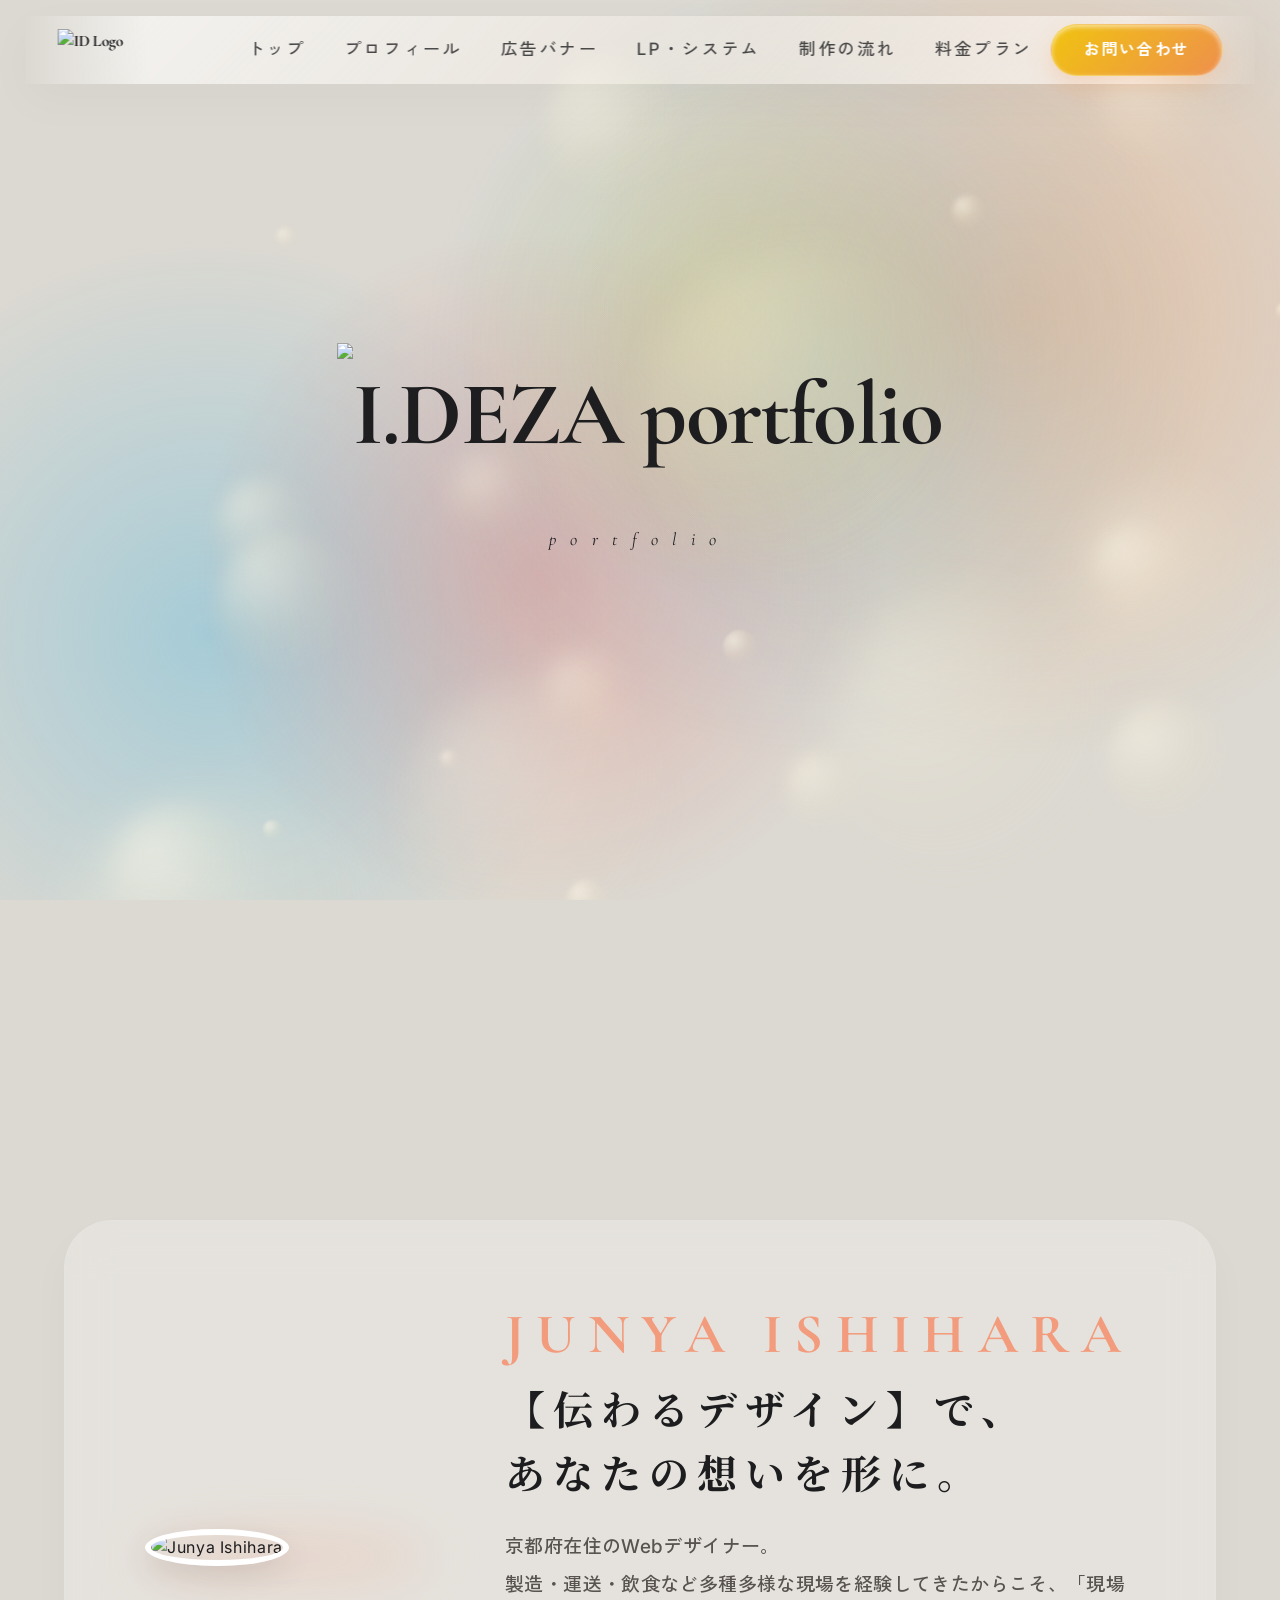
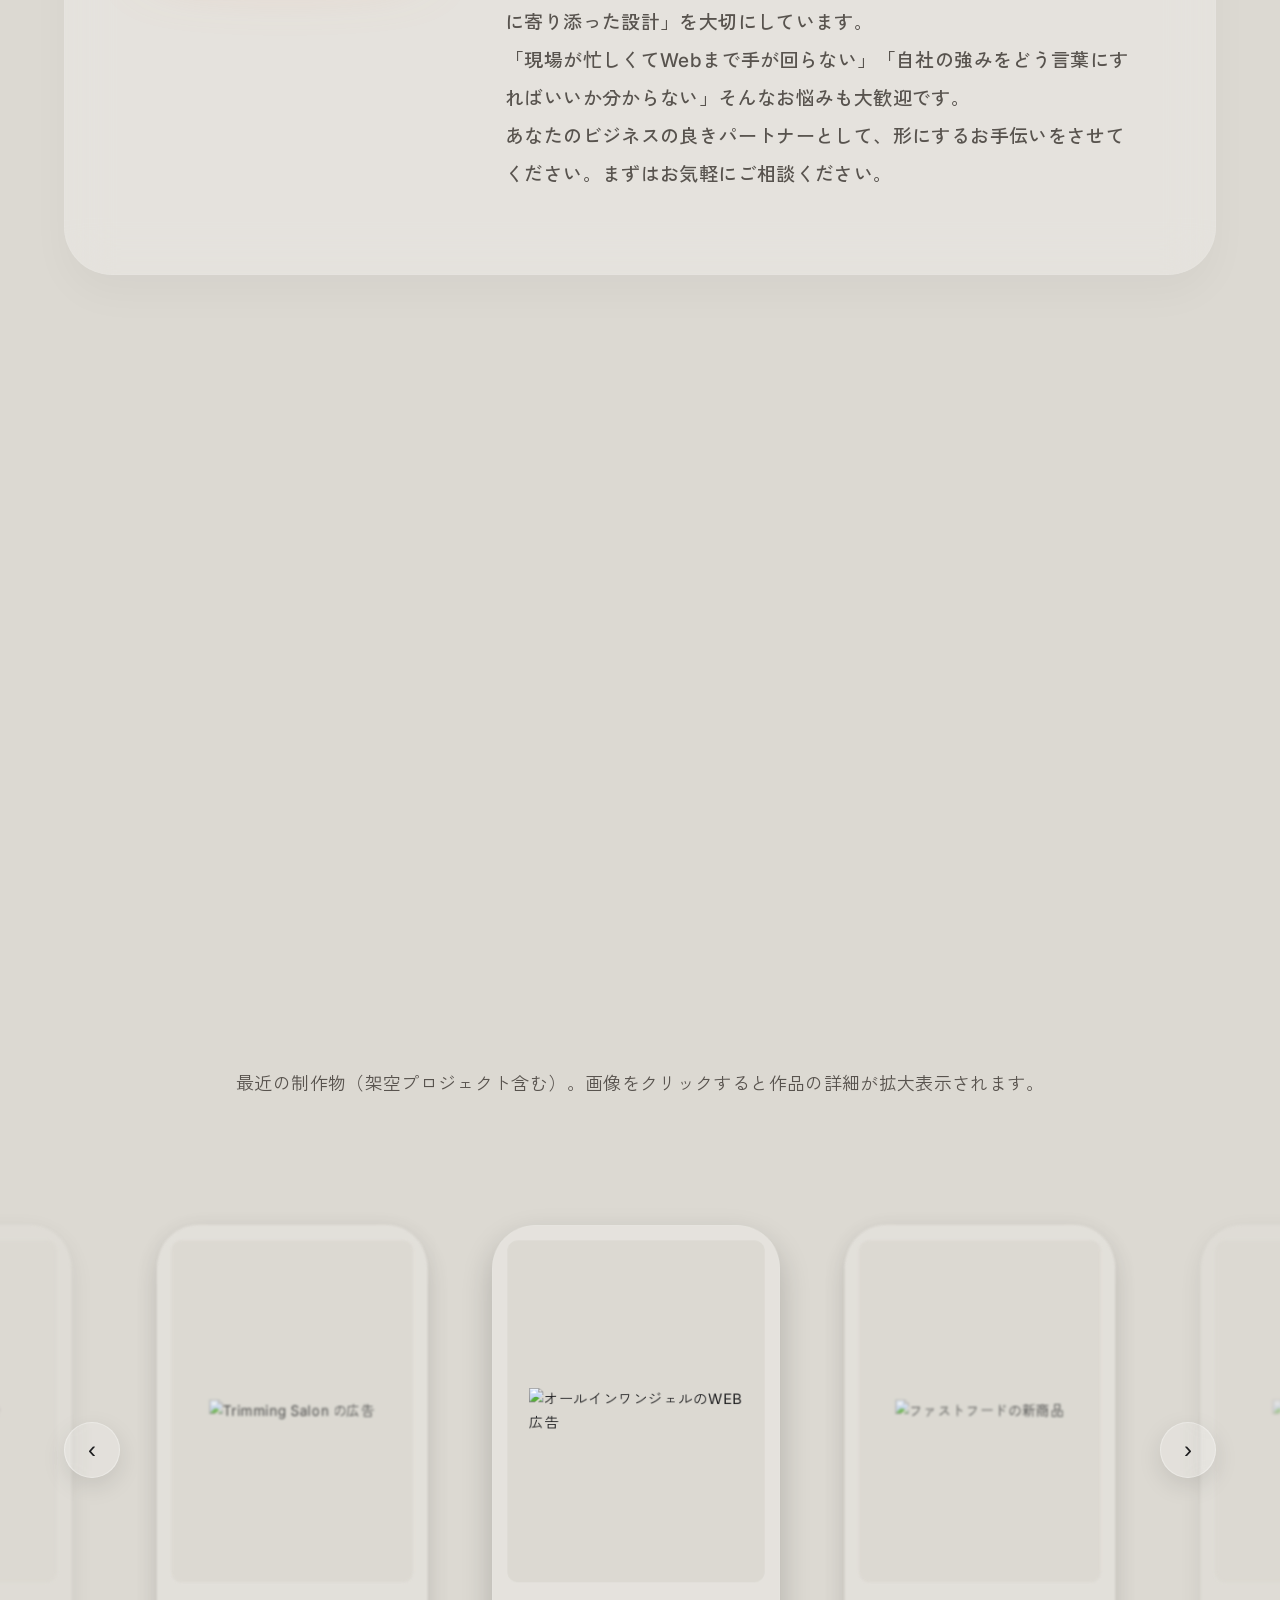
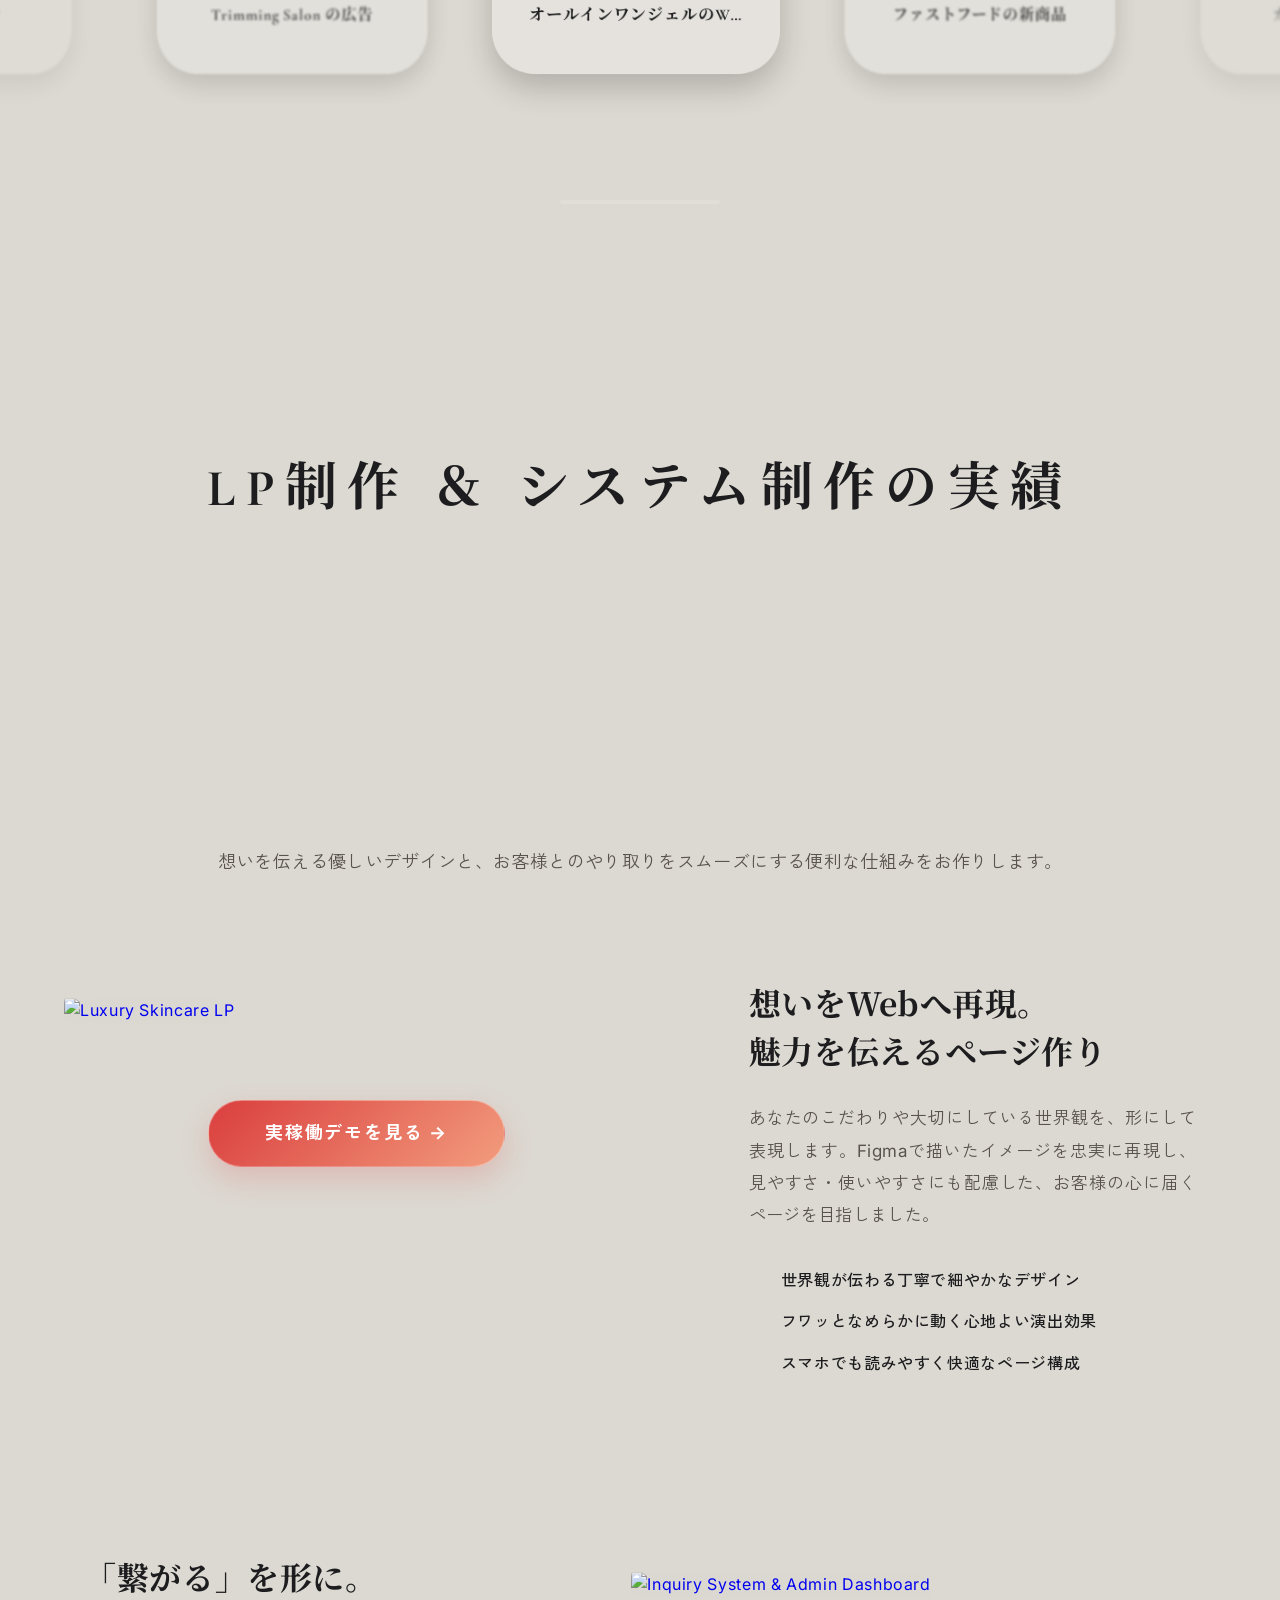
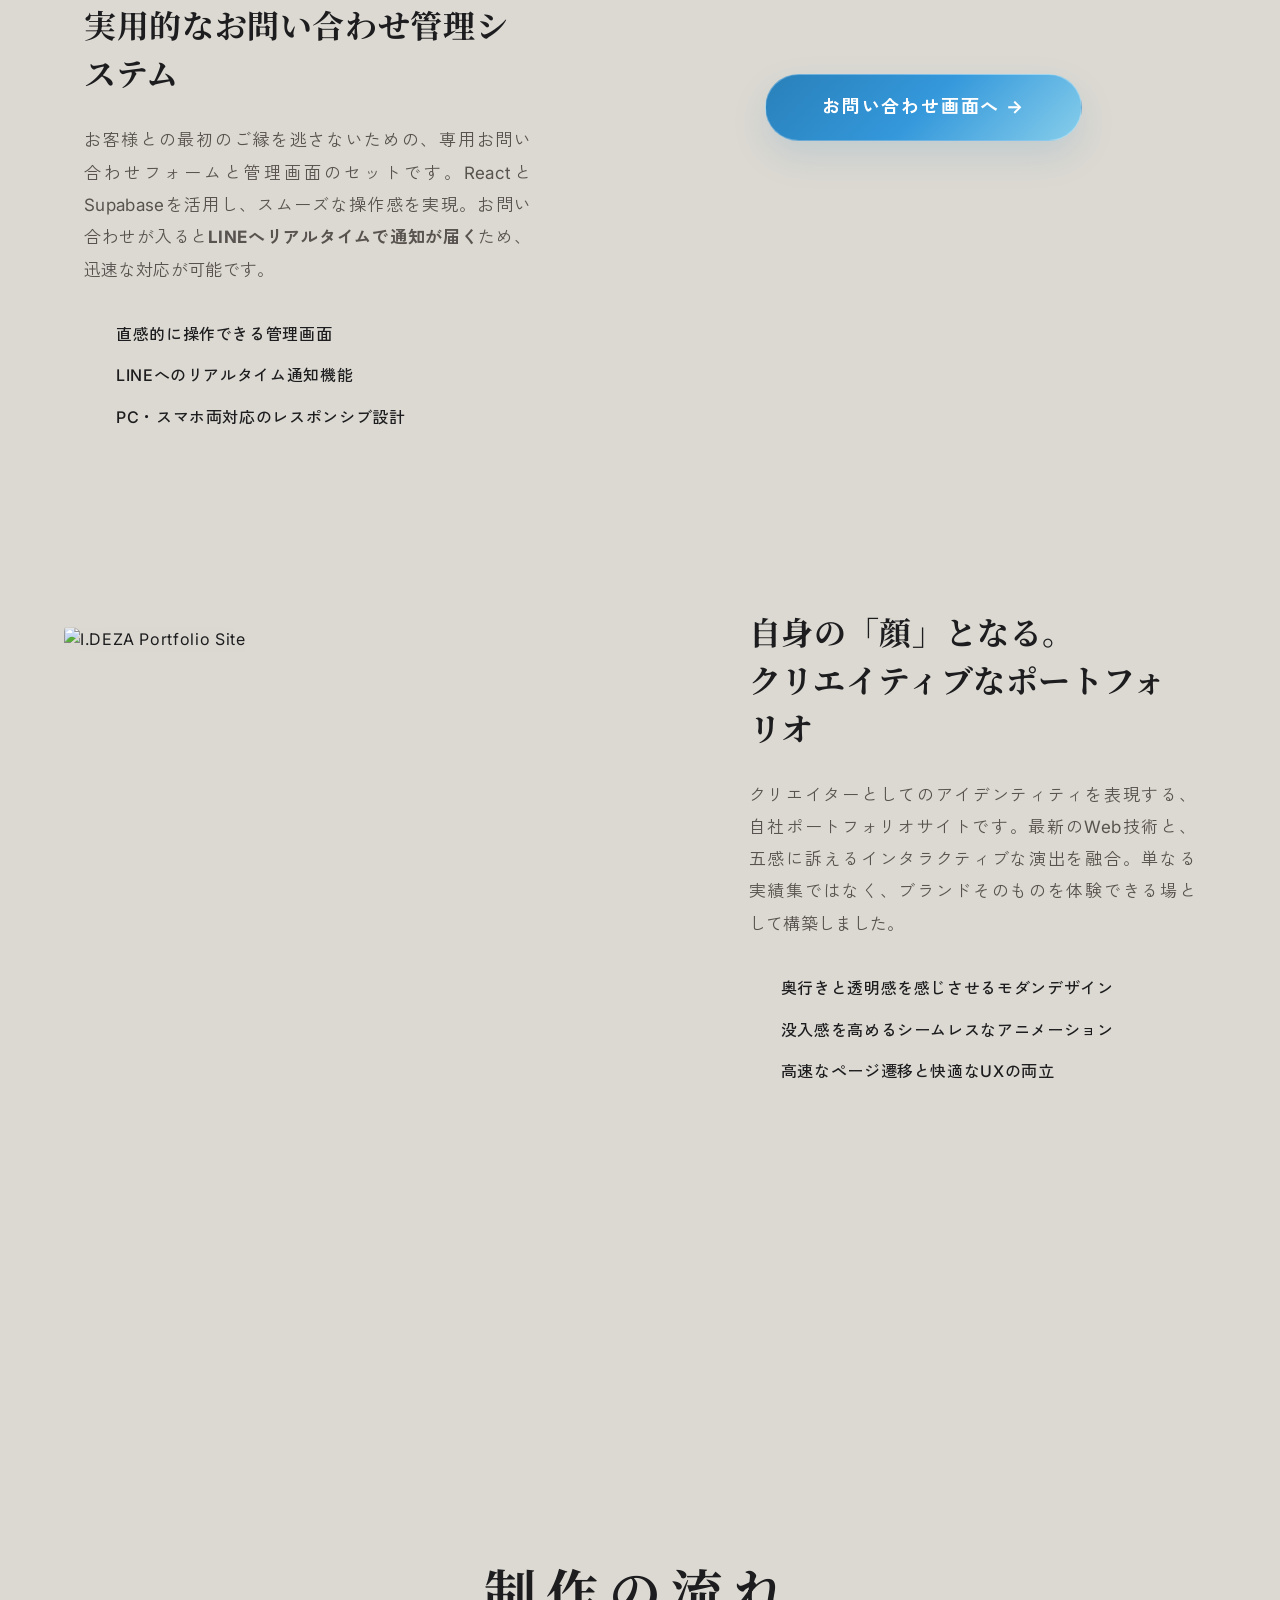
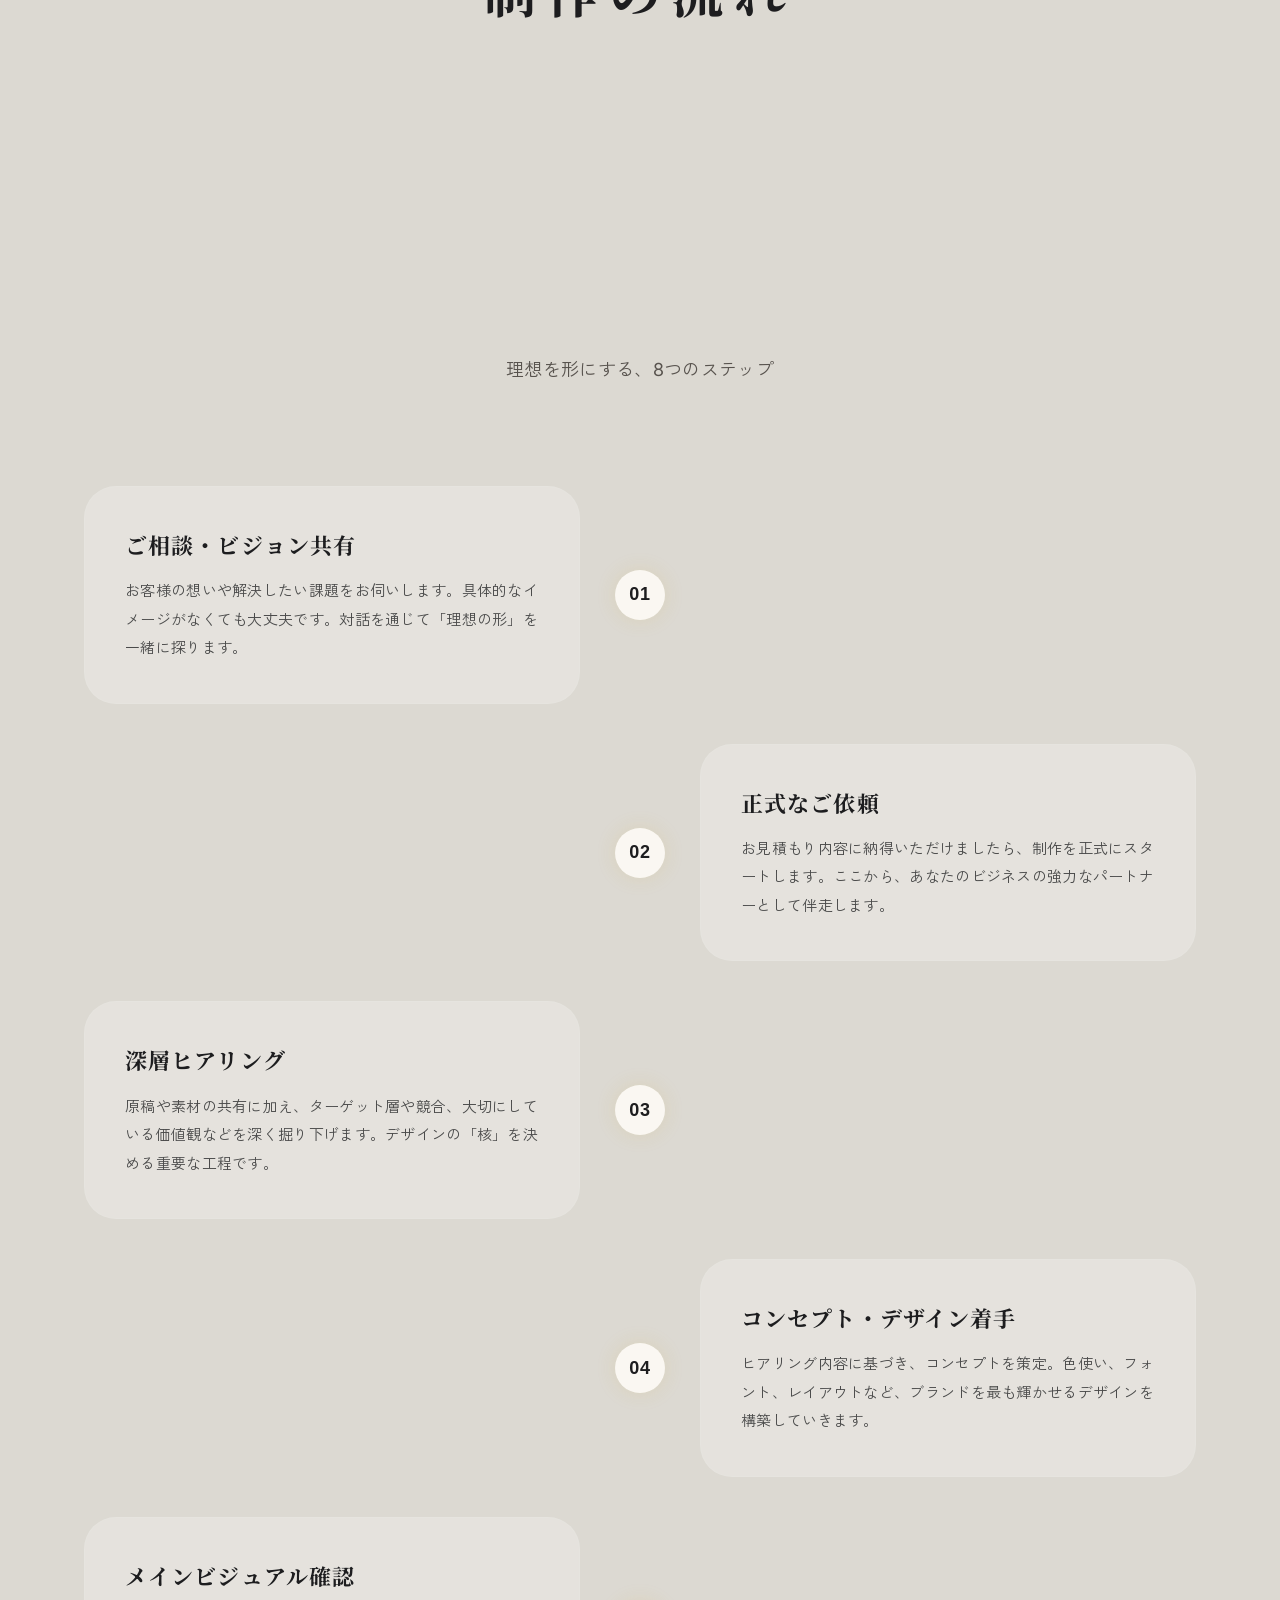
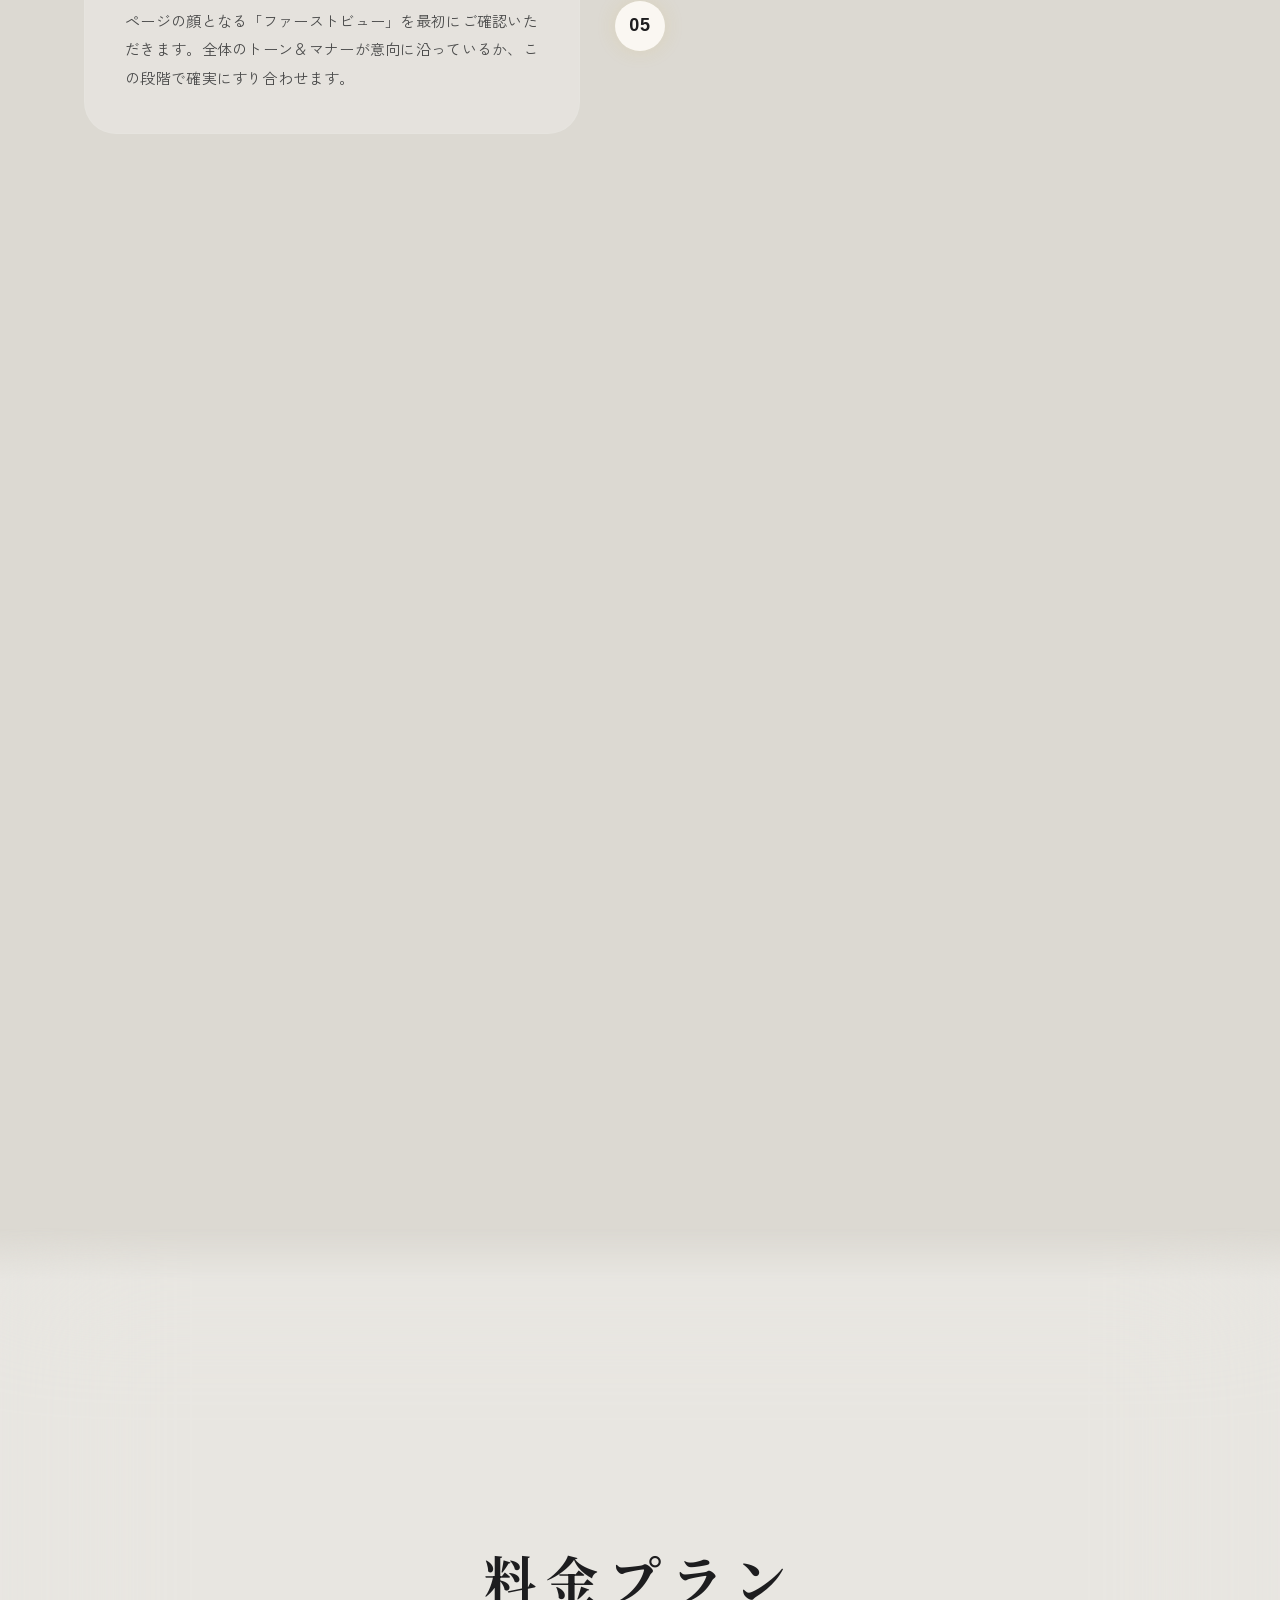
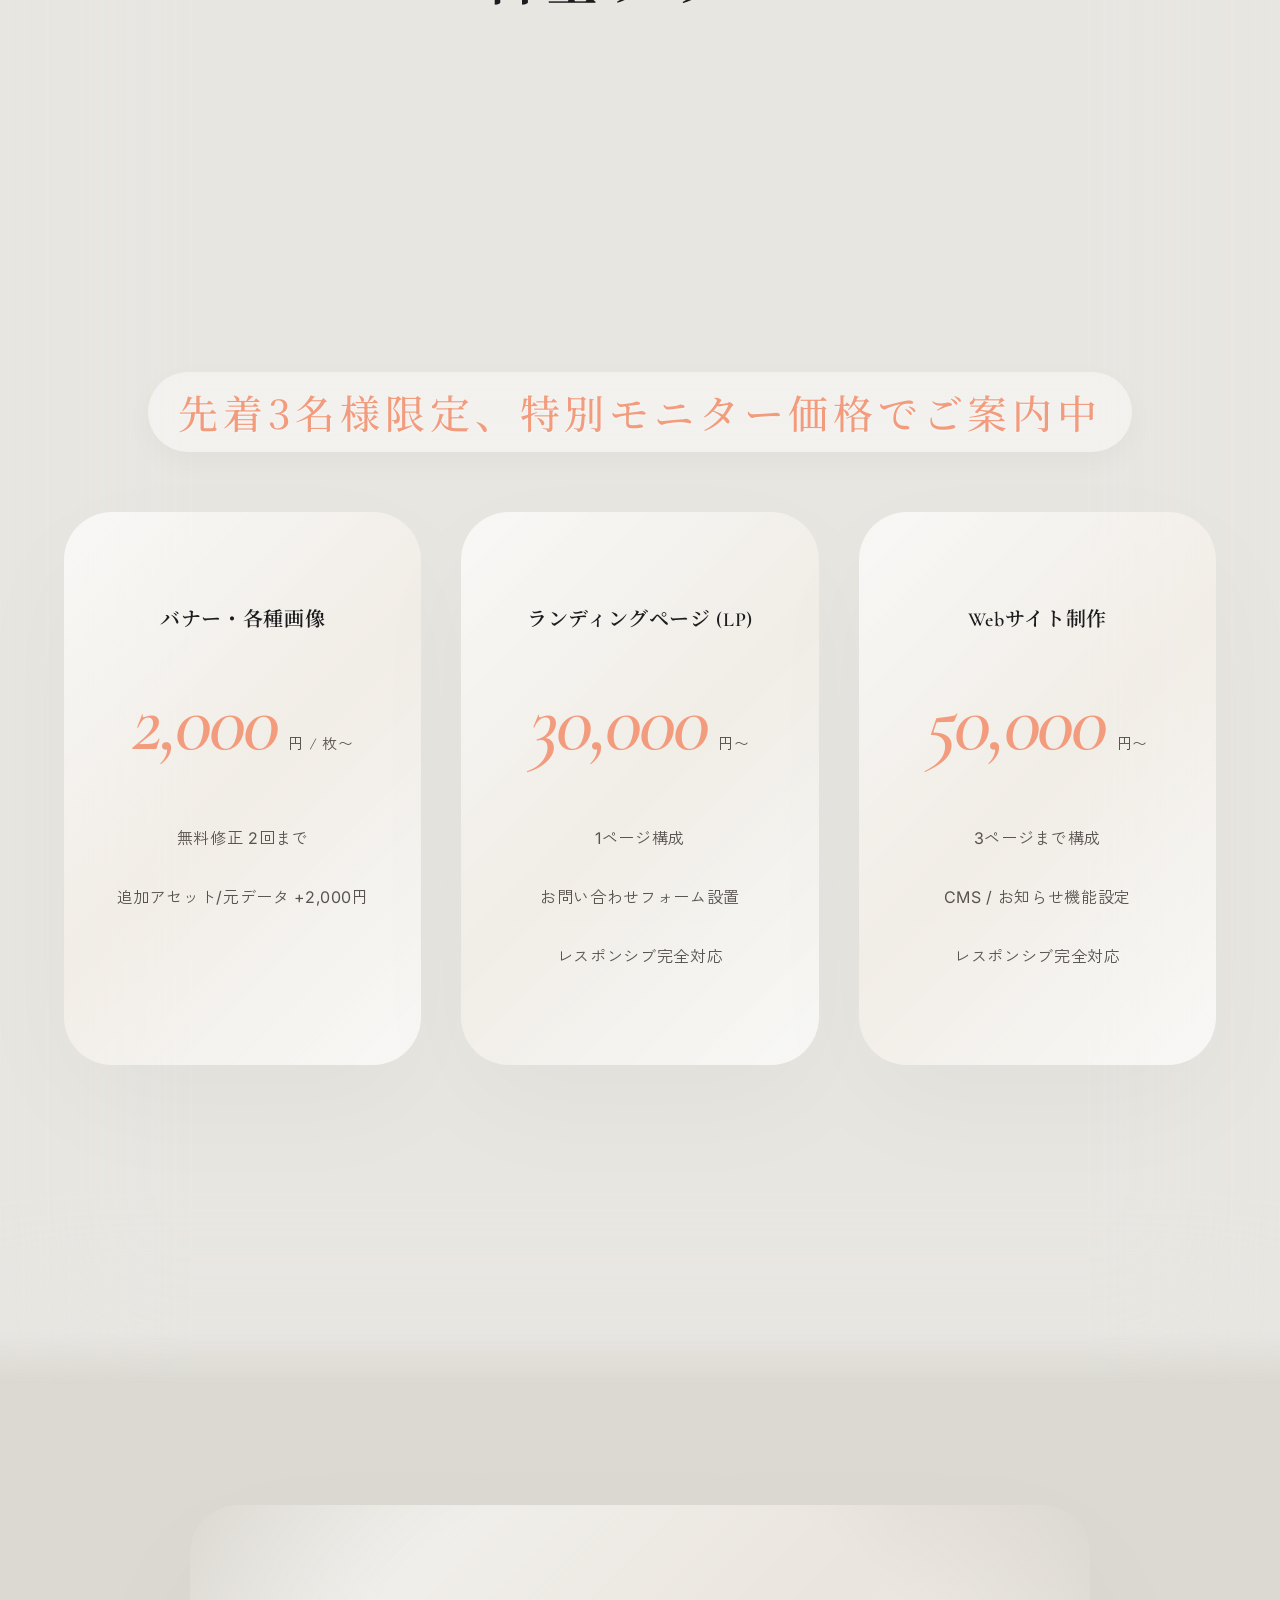
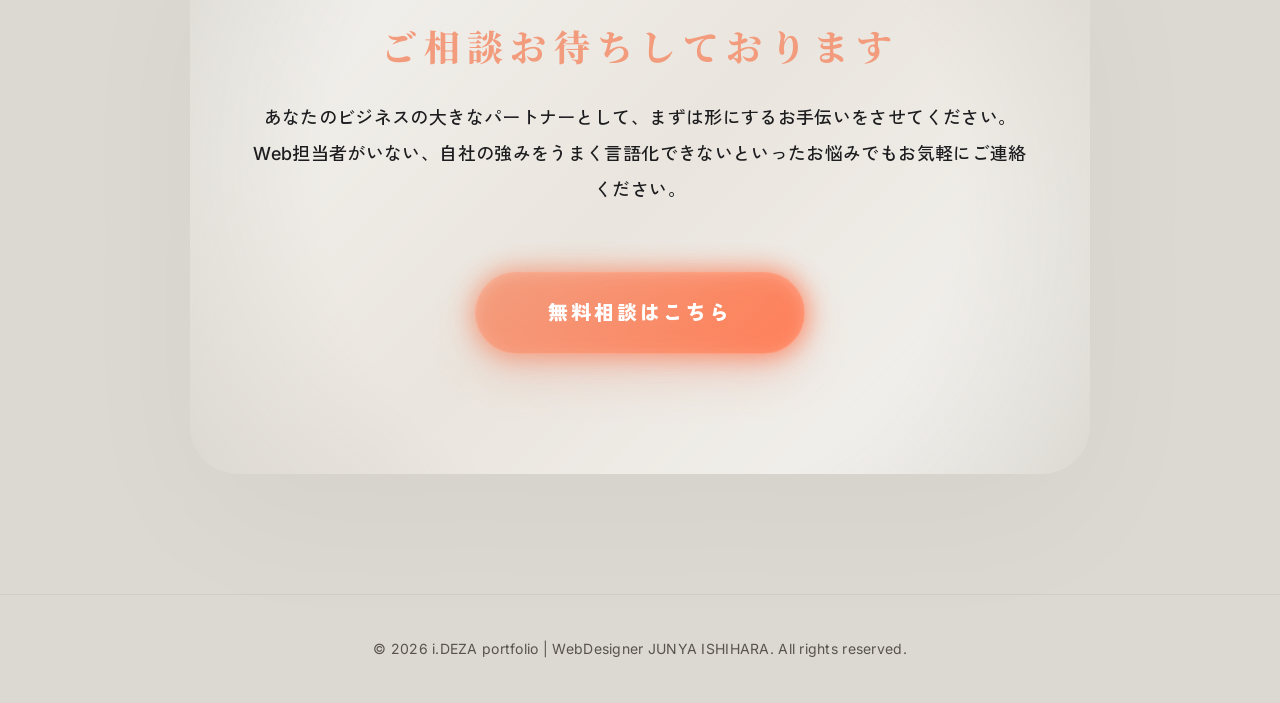
==== commit 9e465c29: "fix: resolve 3D depth hit-testing and event propagation on mobile/desktop slider cards" ====
--- a/index.html
+++ b/index.html
@@ -14,6 +14,8 @@
 </head>
 <body>
   
+
+
   <div class="blobs-wrapper">
     <div class="blob blob-1"></div>
     <div class="blob blob-2"></div>
@@ -32,10 +34,11 @@
         <li><a href="#profile">プロフィール</a></li>
         <li><a href="#works">広告バナー</a></li>
         <li><a href="#special-feature">LP・システム</a></li>
+        <li><a href="#journey">制作の流れ</a></li>
         <li><a href="#price">料金プラン</a></li>
       </ul>
       <!-- Changed to Vercel Contact App -->
-      <a href="https://contact-app-ishihara88s-projects.vercel.app/" target="_blank" rel="noopener noreferrer" class="btn-primary nav-cta">お問い合わせ</a>
+      <a href="https://contact-app-ishihara88s-projects.vercel.app/login" target="_blank" rel="noopener noreferrer" class="btn-primary nav-cta">お問い合わせ</a>
     </div>
   </nav>
 
@@ -78,8 +81,16 @@
           <h2 class="section-title reveal">制作実績</h2>
           <p class="section-subtitle reveal">最近の制作物（架空プロジェクト含む）。画像をクリックすると作品の詳細が拡大表示されます。</p>
         </div>
+      </div>
         
-        <div class="works-grid reveal">
+      <!-- 3D Slider Area -->
+      <div class="works-slider-wrapper reveal">
+          <!-- Slide Left Button -->
+          <button class="slide-arrow prev-btn" id="slider-prev-btn" aria-label="前の実績へ">‹</button>
+          
+          <!-- Slider Scroll Track -->
+          <div class="works-slider-container" id="works-slider">
+            <div class="works-slider-track">
 <!-- PORTFOLIO PERFECT SYNC START -->
           <div class="work-card" onclick="openLightbox('https://storage.googleapis.com/studio-design-asset-files/projects/VGOKXyjNqn/s-2160x3840_v-frms_webp_f0b0a0eb-9be2-4684-b068-043fc39e6b01_small.webp', 'オールインワンジェルのWEB広告', '透明感と肌が明るくなるような印象を、文字と光で表現しました。特徴である「美白×保湿」の文字が一目で目に入るようにしました。')">
             <div class="work-img-container"><img src="https://storage.googleapis.com/studio-design-asset-files/projects/VGOKXyjNqn/s-2160x3840_v-frms_webp_f0b0a0eb-9be2-4684-b068-043fc39e6b01_small.webp" alt="オールインワンジェルのWEB広告"></div>
@@ -155,7 +166,19 @@
             <div class="work-img-container"><img src="https://storage.googleapis.com/studio-design-asset-files/projects/VGOKXyjNqn/s-2160x3840_v-frms_webp_431d94c4-b224-4fa1-9408-3ee1506eada4_small.webp" alt="ドラム式洗濯機の広告"></div>
             <div class="work-info"><h3>ドラム式洗濯機の広告</h3></div>
           </div>
-<!-- PORTFOLIO END -->
+        </div>
+      </div>
+      <!-- Slide Right Button -->
+      <button class="slide-arrow next-btn" id="slider-next-btn" aria-label="次の実績へ">›</button>
+    </div>
+
+      <div class="container">
+        <!-- Slider UI Indicator (Scroll Progress) -->
+        <div class="slider-indicator-wrap reveal">
+          <div class="slider-progress-track">
+            <div class="slider-progress-bar" id="slider-progress"></div>
+          </div>
+          <div class="slider-hint-text" id="slider-hint">↔ 左右にドラッグまたはスクロールして実績を閲覧</div>
         </div>
       </div>
     </section>
@@ -172,15 +195,9 @@
           <!-- Showcase 01: Premium LP -->
           <div class="showcase-item reveal">
             <div class="showcase-visual">
-              <a href="https://suisei-beauty-lp.netlify.app" target="_blank" class="browser-frame-wrapper clickable-visual" title="デモサイトを別タブで開く">
-                <div class="browser-frame">
-                  <div class="browser-top">
-                    <span class="frame-dot red"></span><span class="frame-dot yellow"></span><span class="frame-dot green"></span>
-                    <div class="frame-url">suisei-beauty-lp.netlify.app</div>
-                  </div>
-                  <div class="frame-body">
-                    <img src="assets/showcase_lp_suisei.png" alt="Luxury Skincare LP">
-                  </div>
+              <a href="https://suisei-beauty-lp.netlify.app" target="_blank" class="seamless-mockup-wrapper clickable-visual" title="デモサイトを別タブで開く">
+                <div class="seamless-mockup">
+                  <img src="assets/showcase_suisei_premium.jpg" alt="Luxury Skincare LP" class="seamless-img">
                 </div>
               </a>
               <div class="showcase-actions dynamic-btn-group">
@@ -201,38 +218,158 @@
             </div>
           </div>
 
-          <!-- Showcase 02: Dashboard App -->
+          <!-- Showcase 02: Dashboard & Inquiry App -->
           <div class="showcase-item reverse reveal">
             <div class="showcase-visual">
-              <a href="https://contact-app-ishihara88s-projects.vercel.app/" target="_blank" class="browser-frame-wrapper clickable-visual" title="管理アプリを別タブで開く">
-                <div class="browser-frame dark-mode-frame">
-                  <div class="browser-top">
-                    <span class="frame-dot red"></span><span class="frame-dot yellow"></span><span class="frame-dot green"></span>
-                    <div class="frame-url">contact-management.vercel.app</div>
-                  </div>
-                  <div class="frame-body">
-                    <img src="assets/showcase_app_dashboard.png" alt="Inquiry Management System">
-                  </div>
+              <a href="https://contact-app-ishihara88s-projects.vercel.app/" target="_blank" class="seamless-mockup-wrapper clickable-visual" title="お問い合わせフォーム（デモ）を開く">
+                <div class="seamless-mockup">
+                  <img src="assets/showcase_app_split.jpg" alt="Inquiry System & Admin Dashboard" class="seamless-img">
                 </div>
               </a>
               <div class="showcase-actions dynamic-btn-group">
-                <a href="https://contact-app-ishihara88s-projects.vercel.app/" target="_blank" class="btn-special-float btn-gentle-float ripple-shine">管理アプリを見る →</a>
+                <a href="https://contact-app-ishihara88s-projects.vercel.app/" target="_blank" class="btn-special-float btn-gentle-float ripple-shine">お問い合わせ画面へ →</a>
               </div>
             </div>
             
             <div class="showcase-content">
-              <h3 class="showcase-headline">「繋がる」を大切に。<br>シンプルで使いやすい<span class="text-no-wrap">管理画面</span></h3>
+              <h3 class="showcase-headline">「繋がる」を形に。<br>実用的なお問い合わせ管理システム</h3>
               <p class="showcase-text">
-                ページを見てくれたお客様とのご縁を大切にするための、専用の管理画面です。ReactやSupabaseといったモダンな仕組みを使うことで、お問い合わせの確認がサクサク進む、ストレスフリーな使い心地を実現しています。
+                お客様との最初のご縁を逃さないための、専用お問い合わせフォームと管理画面のセットです。ReactとSupabaseを活用し、スムーズな操作感を実現。お問い合わせが入ると<strong>LINEへリアルタイムで通知が届く</strong>ため、迅速な対応が可能です。
               </p>
               <ul class="showcase-highlights">
-                <li>新着メッセージがすぐに手元で確認できる仕組み</li>
-                <li>次の一歩への提案を優しく促すサポート機能</li>
-                <li>初めて触る方でも迷わず使える、すっきりした画面</li>
+                <li>直感的に操作できる管理画面</li>
+                <li>LINEへのリアルタイム通知機能</li>
+                <li>PC・スマホ両対応のレスポンシブ設計</li>
               </ul>
             </div>
           </div>
-
+          
+          <!-- Showcase 03: I.DEZA Portfolio (Self) -->
+          <div class="showcase-item reveal">
+            <div class="showcase-visual">
+              <div class="seamless-mockup">
+                <img src="assets/showcase_ideza_premium.jpg" alt="I.DEZA Portfolio Site" class="seamless-img">
+              </div>
+            </div>
+            
+            <div class="showcase-content">
+              <h3 class="showcase-headline">自身の「顔」となる。<br>クリエイティブなポートフォリオ</h3>
+              <p class="showcase-text">
+                クリエイターとしてのアイデンティティを表現する、自社ポートフォリオサイトです。最新のWeb技術と、五感に訴えるインタラクティブな演出を融合。単なる実績集ではなく、ブランドそのものを体験できる場として構築しました。
+              </p>
+              <ul class="showcase-highlights">
+                <li>奥行きと透明感を感じさせるモダンデザイン</li>
+                <li>没入感を高めるシームレスなアニメーション</li>
+                <li>高速なページ遷移と快適なUXの両立</li>
+              </ul>
+            </div>
+          </div>
+
+        </div>
+      </div>
+    </section>
+
+    <!-- Journey Section: Step-by-Step Flow -->
+    <section id="journey" class="section">
+      <div class="container">
+        <div class="section-header">
+          <h2 class="section-title reveal">制作の流れ</h2>
+          <p class="section-subtitle reveal">理想を形にする、8つのステップ</p>
+        </div>
+
+        <div class="journey-container">
+          <div class="journey-line"></div>
+
+          <div class="journey-steps">
+            <!-- Step 01 -->
+            <div class="journey-item reveal">
+              <div class="step-marker">
+                <div class="step-number">01</div>
+              </div>
+              <div class="step-card">
+                <h4 class="step-title">ご相談・ビジョン共有</h4>
+                <p class="step-desc">お客様の想いや解決したい課題をお伺いします。具体的なイメージがなくても大丈夫です。対話を通じて「理想の形」を一緒に探ります。</p>
+              </div>
+            </div>
+
+            <!-- Step 02 -->
+            <div class="journey-item reveal">
+              <div class="step-marker">
+                <div class="step-number">02</div>
+              </div>
+              <div class="step-card">
+                <h4 class="step-title">正式なご依頼</h4>
+                <p class="step-desc">お見積もり内容に納得いただけましたら、制作を正式にスタートします。ここから、あなたのビジネスの強力なパートナーとして伴走します。</p>
+              </div>
+            </div>
+
+            <!-- Step 03 -->
+            <div class="journey-item reveal">
+              <div class="step-marker">
+                <div class="step-number">03</div>
+              </div>
+              <div class="step-card">
+                <h4 class="step-title">深層ヒアリング</h4>
+                <p class="step-desc">原稿や素材の共有に加え、ターゲット層や競合、大切にしている価値観などを深く掘り下げます。デザインの「核」を決める重要な工程です。</p>
+              </div>
+            </div>
+
+            <!-- Step 04 -->
+            <div class="journey-item reveal">
+              <div class="step-marker">
+                <div class="step-number">04</div>
+              </div>
+              <div class="step-card">
+                <h4 class="step-title">コンセプト・デザイン着手</h4>
+                <p class="step-desc">ヒアリング内容に基づき、コンセプトを策定。色使い、フォント、レイアウトなど、ブランドを最も輝かせるデザインを構築していきます。</p>
+              </div>
+            </div>
+
+            <!-- Step 05 -->
+            <div class="journey-item reveal">
+              <div class="step-marker">
+                <div class="step-number">05</div>
+              </div>
+              <div class="step-card">
+                <h4 class="step-title">メインビジュアル確認</h4>
+                <p class="step-desc">ページの顔となる「ファーストビュー」を最初にご確認いただきます。全体のトーン＆マナーが意向に沿っているか、この段階で確実にすり合わせます。</p>
+              </div>
+            </div>
+
+            <!-- Step 06 -->
+            <div class="journey-item reveal">
+              <div class="step-marker">
+                <div class="step-number">06</div>
+              </div>
+              <div class="step-card">
+                <h4 class="step-title">全体構築・実装</h4>
+                <p class="step-desc">決定したデザインを元に、ページ全体を作り込みます。スマホでの見やすさや、心地よいアニメーションなど、細部まで丁寧に実装を進めます。</p>
+              </div>
+            </div>
+
+            <!-- Step 07 -->
+            <div class="journey-item reveal">
+              <div class="step-marker">
+                <div class="step-number">07</div>
+              </div>
+              <div class="step-card">
+                <h4 class="step-title">最終検収・微調整</h4>
+                <p class="step-desc">完成したページ全体の動作確認と、必要に応じた修正対応を行います。1ミリの妥協もなく、最高のクオリティに仕上げていきます。</p>
+              </div>
+            </div>
+
+            <!-- Step 08 -->
+            <div class="journey-item reveal">
+              <div class="step-marker">
+                <div class="step-number">08</div>
+              </div>
+              <div class="step-card">
+                <h4 class="step-title">成功のバトン（納品）</h4>
+                <p class="step-desc">完成したデータの最終納品です。公開後の運用についてもサポートさせていただきます。ここが、あなたの新しい挑戦のスタート地点です。</p>
+              </div>
+            </div>
+
+          </div>
         </div>
       </div>
     </section>
@@ -286,7 +423,7 @@
         <h2>ご相談お待ちしております</h2>
         <p class="cta-intro reveal">あなたのビジネスの大きなパートナーとして、まずは形にするお手伝いをさせてください。Web担当者がいない、自社の強みをうまく言語化できないといったお悩みでもお気軽にご連絡ください。</p>
         <!-- Changed to Vercel Contact App -->
-        <a href="https://contact-app-ishihara88s-projects.vercel.app/" target="_blank" rel="noopener noreferrer" class="btn-cloud-morph ripple-shine large reveal">無料相談はこちら</a>
+        <a href="https://contact-app-ishihara88s-projects.vercel.app/login" target="_blank" rel="noopener noreferrer" class="btn-cloud-morph large reveal">無料相談はこちら</a>
       </div>
     </section>
   </main>
@@ -320,15 +457,14 @@
 
     // --- Modern High-Performance Intersection Observer for Reveals ---
     const revealObserverOptions = {
-      threshold: 0.15, // Trigger when 15% is visible
-      rootMargin: "0px 0px -50px 0px"
+      threshold: 0.01, // Trigger as soon as 1% is visible
+      rootMargin: "0px 0px 100px 0px" // Triggers 100px BEFORE entering screen for snappy instant-load feeling
     };
 
     const revealObserver = new IntersectionObserver((entries, observer) => {
       entries.forEach(entry => {
         if (entry.isIntersecting) {
           entry.target.classList.add("active");
-          // Optionally unobserve if we don't need to trigger again
           observer.unobserve(entry.target);
         }
       });
@@ -338,38 +474,50 @@
     const cardObserver = new IntersectionObserver((entries, observer) => {
       entries.forEach((entry, index) => {
         if (entry.isIntersecting) {
-          // Add a slight artificial staggered delay just based on the view bundle
+          // Staggered wave entrance timing
           setTimeout(() => {
             entry.target.classList.add("card-visible");
-          }, 100 * (index % 4)); 
+          }, 40 * (index % 4)); // Even snappier stagger delay (40ms)
           observer.unobserve(entry.target);
         }
       });
-    }, { threshold: 0.1 });
+    }, { threshold: 0.01, rootMargin: "0px 0px 100px 0px" }); // Triggers earlier as card rises onto screen
 
     // Set up observers on boot
     document.addEventListener("DOMContentLoaded", () => {
       document.querySelectorAll(".reveal").forEach(el => revealObserver.observe(el));
-      document.querySelectorAll(".work-card").forEach(el => cardObserver.observe(el));
+      // Only observe work-cards that are NOT inside the slider to prevent layout/opacity interference
+      document.querySelectorAll(".work-card:not(.works-slider-track .work-card)").forEach(el => cardObserver.observe(el));
     });
 
-    const lightbox = document.getElementById("lightbox");
-    const lightboxImg = document.getElementById("lightbox-img");
-    const captionText = document.getElementById("caption");
-    const descText = document.getElementById("lightbox-desc");
+    let blockNextClick = false;
 
     function openLightbox(src, caption, description) {
+      if (blockNextClick) {
+        blockNextClick = false;
+        return;
+      }
+
+      const lightbox = document.getElementById("lightbox");
+      const lightboxImg = document.getElementById("lightbox-img");
+      const captionText = document.getElementById("caption");
+      const descText = document.getElementById("lightbox-desc");
+
+      if (!lightbox) return;
+
       lightbox.style.display = "flex";
       setTimeout(() => {
         lightbox.classList.add("active");
       }, 10);
-      lightboxImg.src = src;
-      captionText.innerHTML = caption;
-      descText.innerHTML = description;
+      if (lightboxImg) lightboxImg.src = src;
+      if (captionText) captionText.innerHTML = caption;
+      if (descText) descText.innerHTML = description;
       document.body.style.overflow = "hidden";
     }
 
     function closeLightbox() {
+      const lightbox = document.getElementById("lightbox");
+      if (!lightbox) return;
       lightbox.classList.remove("active");
       setTimeout(() => {
         lightbox.style.display = "none";
@@ -457,7 +605,470 @@
       // Initial check after some delay for mobile render
       setTimeout(updateSwipeHints, 500);
 
+
+
+      // --- 3D COVER FLOW SLIDER CONTROL LOGIC ---
+      const slider = document.getElementById('works-slider');
+      const prevBtn = document.getElementById('slider-prev-btn');
+      const nextBtn = document.getElementById('slider-next-btn');
+      const progress = document.getElementById('slider-progress');
+      const hint = document.getElementById('slider-hint');
+      
+      if (slider) {
+        const track = slider.querySelector('.works-slider-track');
+        const originalCards = Array.from(track.querySelectorAll('.work-card'));
+        const N = originalCards.length;
+        const C = window.innerWidth < 768 ? 3 : 5; // Clone count front/back
+
+        // Clone last C cards and prepend
+        for (let i = N - C; i < N; i++) {
+          const clone = originalCards[i].cloneNode(true);
+          clone.classList.add('cloned-card');
+          track.insertBefore(clone, track.firstChild);
+        }
+        // Clone first C cards and append
+        for (let i = 0; i < C; i++) {
+          const clone = originalCards[i].cloneNode(true);
+          clone.classList.add('cloned-card');
+          track.appendChild(clone);
+        }
+
+        // Re-query slider cards including clones
+        const sliderCards = track.querySelectorAll('.work-card');
+
+        // --- SNAPPY 3D CARD TILT EFFECT ON DESKTOP (INCLUDING CLONES) ---
+        if (window.innerWidth >= 768) {
+          sliderCards.forEach(card => {
+            card.addEventListener('mousemove', (e) => {
+              // Only tilt active centered card in Cover Flow
+              if (!card.classList.contains('active-slide')) return;
+              
+              const rect = card.getBoundingClientRect();
+              const x = e.clientX - rect.left;
+              const y = e.clientY - rect.top;
+              
+              const xc = rect.width / 2;
+              const yc = rect.height / 2;
+              
+              const angleX = (yc - y) / yc * 8;
+              const angleY = -(xc - x) / xc * 8;
+              
+              card.style.transform = `perspective(1000px) rotateX(${angleX}deg) rotateY(${angleY}deg) scale3d(1.05, 1.05, 1.05) translateZ(100px)`;
+              
+              const shadowX = (xc - x) / xc * 12;
+              const shadowY = (yc - y) / yc * 12;
+              card.style.boxShadow = `${shadowX}px ${shadowY}px 35px rgba(0, 0, 0, 0.32)`;
+            });
+            
+            card.addEventListener('mouseleave', () => {
+              // Clear inline styles to let CSS classes take back control
+              card.style.transform = '';
+              card.style.boxShadow = '';
+            });
+          });
+        }
+
+        let isDown = false;
+        let startX;
+        let scrollLeft;
+        let isAutoplayActive = true;
+        const autoplaySpeed = 1.15; // px per frame (slightly faster ticker for better frame persistence)
+        let lastTime = 0;
+        let autoplayFrameId = null;
+
+        // Math parameters
+        const cardWidth = window.innerWidth < 768 ? 260 : 320;
+        const gap = window.innerWidth < 768 ? 20 : 30;
+        const step = cardWidth + gap;
+        const paddingLeft = window.innerWidth < 768 ? 20 : 80;
+
+        // Set initial scroll position to show the first real card (skipping prepended clones)
+        const getOffset = () => {
+          const containerWidth = slider.clientWidth;
+          return paddingLeft + cardWidth / 2 - containerWidth / 2;
+        };
+
+        // Scroll to the first real card initially
+        slider.scrollLeft = (C * step) + getOffset();
+        let currentScrollX = slider.scrollLeft; // Float coordinate to prevent decimal truncation on normal screen displays
+
+        let ticking = false;
+        function updateCoverFlow() {
+          if (!slider) return;
+          const containerWidth = slider.clientWidth;
+          const offset = getOffset();
+          const currentScroll = slider.scrollLeft;
+
+          sliderCards.forEach((card, i) => {
+            const distance = (i * step) - currentScroll + offset;
+            const absDistance = Math.abs(distance);
+
+            // Determine target class
+            let targetClass = '';
+            if (absDistance < step * 0.4) {
+              targetClass = 'active-slide';
+            } else if (distance < 0) {
+              targetClass = (absDistance < step * 1.5) ? 'left-slide' : 'far-left-slide';
+            } else {
+              targetClass = (absDistance < step * 1.5) ? 'right-slide' : 'far-right-slide';
+            }
+
+            // High Performance DOM updates: Only change classlist when state actually shifts
+            if (!card.classList.contains(targetClass)) {
+              card.classList.remove('active-slide', 'left-slide', 'right-slide', 'far-left-slide', 'far-right-slide');
+              card.classList.add(targetClass);
+            }
+          });
+
+          // Update Progress based on real N cards (exclude clones for indicator accuracy)
+          const maxScrollReal = N * step;
+          const relativeScroll = (currentScroll - (C * step) - offset) % maxScrollReal;
+          const percentage = Math.max(0, Math.min(100, (relativeScroll / maxScrollReal) * 100));
+          progress.style.width = percentage + '%';
+        }
+
+        // Loop / Warp detection inside scroll event
+        slider.addEventListener('scroll', () => {
+          const offset = getOffset();
+          const loopStart = (C * step) + offset;
+          const loopEnd = ((C + N) * step) + offset;
+
+          // Seamless loop wrap-around
+          if (slider.scrollLeft >= loopEnd) {
+            slider.style.scrollBehavior = 'auto';
+            slider.scrollLeft = slider.scrollLeft - (N * step);
+          } else if (slider.scrollLeft <= loopStart - step) {
+            slider.style.scrollBehavior = 'auto';
+            slider.scrollLeft = slider.scrollLeft + (N * step);
+          }
+          currentScrollX = slider.scrollLeft; // Sync float tracker after looping or user interaction
+
+          // Throttle coverflow update for performance
+          if (!ticking) {
+            window.requestAnimationFrame(() => {
+              updateCoverFlow();
+              ticking = false;
+            });
+            ticking = true;
+          }
+
+          if (hint && hint.style.opacity !== '0') {
+            hint.style.transition = 'opacity 0.5s';
+            hint.style.opacity = '0';
+          }
+        });
+
+        // Autoplay Loop Function (constant smooth tick)
+        function autoplayLoop(timestamp) {
+          if (!lastTime) lastTime = timestamp;
+          const deltaTime = timestamp - lastTime;
+          lastTime = timestamp;
+
+          if (isAutoplayActive && !isDown && slider) {
+            // Apply frame-rate independent smooth scrolling
+            const speedMultiplier = Math.min(2.5, deltaTime / 16.666); // Clamp max lag spike jump
+            currentScrollX += autoplaySpeed * speedMultiplier;
+            slider.scrollLeft = currentScrollX;
+          }
+
+          autoplayFrameId = requestAnimationFrame(autoplayLoop);
+        }
+
+        let autoplayRestartTimer = null;
+
+        function startAutoplay() {
+          isAutoplayActive = true;
+          if (slider) {
+            slider.style.scrollSnapType = 'none'; // Disable snapping during auto-scroll to prevent jitter/shaking
+            slider.style.scrollBehavior = 'auto'; // Disable browser smooth-scroll to prevent frame-by-frame collision
+          }
+          if (!autoplayFrameId) {
+            lastTime = 0;
+            autoplayFrameId = requestAnimationFrame(autoplayLoop);
+          }
+        }
+
+        function stopAutoplay() {
+          isAutoplayActive = false;
+          if (autoplayFrameId) {
+            cancelAnimationFrame(autoplayFrameId);
+            autoplayFrameId = null;
+          }
+        }
+
+        // Start constant loop on boot
+        setTimeout(startAutoplay, 500);
+
+        // Drag, click, and inertia state variables
+        let isDragging = false;
+        let startXCoord = 0;
+        let startYCoord = 0;
+
+        let velocity = 0;
+        let lastDragX = 0;
+        let lastDragTime = 0;
+        let isInertiaActive = false;
+        let inertiaFrameId = null;
+
+        function stopInertia() {
+          isInertiaActive = false;
+          if (inertiaFrameId) {
+            cancelAnimationFrame(inertiaFrameId);
+            inertiaFrameId = null;
+          }
+        }
+
+        function startInertiaScroll() {
+          stopInertia();
+          isInertiaActive = true;
+          currentScrollX = slider.scrollLeft;
+
+          const decay = 0.95; // Friction coefficient
+          function runInertia() {
+            if (!isInertiaActive) return;
+
+            velocity *= decay;
+            currentScrollX -= velocity * 16.666; // Scale velocity by frame time
+            slider.scrollLeft = currentScrollX;
+
+            if (Math.abs(velocity) > 0.15) {
+              inertiaFrameId = requestAnimationFrame(runInertia);
+            } else {
+              isInertiaActive = false;
+              snapToNearest();
+            }
+          }
+          inertiaFrameId = requestAnimationFrame(runInertia);
+        }
+
+        function snapToNearest() {
+          if (!slider) return;
+          slider.style.scrollSnapType = 'x mandatory';
+          slider.style.scrollBehavior = 'smooth';
+
+          const offset = getOffset();
+          const closestIndex = Math.round((slider.scrollLeft - offset) / step);
+          slider.scrollTo({ left: (closestIndex * step) + offset, behavior: 'smooth' });
+
+          if (autoplayRestartTimer) clearTimeout(autoplayRestartTimer);
+          autoplayRestartTimer = setTimeout(startAutoplay, 1500);
+        }
+
+        // Mouse Drag (Desktop)
+        slider.addEventListener('mousedown', (e) => {
+          if (e.button !== 0) return;
+          isDown = true;
+          isDragging = false;
+          blockNextClick = false;
+          startXCoord = e.clientX;
+          startYCoord = e.clientY;
+          lastDragX = e.clientX;
+          lastDragTime = performance.now();
+          velocity = 0;
+          
+          stopAutoplay();
+          stopInertia();
+          if (autoplayRestartTimer) clearTimeout(autoplayRestartTimer);
+
+          slider.classList.add('active');
+          startX = e.pageX - slider.offsetLeft;
+          scrollLeft = slider.scrollLeft;
+          
+          slider.style.scrollSnapType = 'none';
+          slider.style.scrollBehavior = 'auto';
+        });
+
+        const endDrag = () => {
+          if (!isDown) return;
+          isDown = false;
+          slider.classList.remove('active');
+          
+          if (isDragging) {
+            blockNextClick = true;
+
+            // Apply inertia if mouse released quickly and velocity is high
+            const timeSinceLastMove = performance.now() - lastDragTime;
+            if (timeSinceLastMove > 100) {
+              velocity = 0; // Held still before release, no inertia
+            }
+            
+            if (Math.abs(velocity) > 0.15) {
+              startInertiaScroll();
+            } else {
+              snapToNearest();
+            }
+          }
+        };
+
+        slider.addEventListener('mouseleave', endDrag);
+        slider.addEventListener('mouseup', endDrag);
+
+        slider.addEventListener('mousemove', (e) => {
+          if (!isDown) return;
+          const currentX = e.clientX;
+          const currentY = e.clientY;
+
+          // Only start dragging if moved > 20px (avoids canceling click events)
+          if (!isDragging) {
+            const dx = currentX - startXCoord;
+            const dy = currentY - startYCoord;
+            if (Math.abs(dx) > 20 || Math.abs(dy) > 20) {
+              isDragging = true;
+              startX = e.pageX - slider.offsetLeft;
+              scrollLeft = slider.scrollLeft;
+              lastDragX = currentX;
+              lastDragTime = performance.now();
+            }
+          }
+
+          if (isDragging) {
+            const x = e.pageX - slider.offsetLeft;
+            const walk = (x - startX) * 1.5;
+            slider.scrollLeft = scrollLeft - walk;
+
+            const now = performance.now();
+            const dt = now - lastDragTime;
+            if (dt > 0) {
+              const deltaX = currentX - lastDragX;
+              velocity = (deltaX / dt) * 0.75 + velocity * 0.25; // Smooth velocity
+            }
+            lastDragX = currentX;
+            lastDragTime = now;
+          }
+        });
+
+        // Touch events for mobile (With precise dragging detection & inertia calculation)
+        let touchStartXCoord = 0;
+        let touchStartYCoord = 0;
+        let touchStartX = 0;
+        let touchScrollLeft = 0;
+
+        slider.addEventListener('touchstart', (e) => {
+          isDown = true;
+          isDragging = false;
+          blockNextClick = false;
+          touchStartXCoord = e.touches[0].clientX;
+          touchStartYCoord = e.touches[0].clientY;
+          lastDragX = e.touches[0].clientX;
+          lastDragTime = performance.now();
+          velocity = 0;
+
+          stopAutoplay();
+          stopInertia();
+          if (autoplayRestartTimer) clearTimeout(autoplayRestartTimer);
+
+          touchStartX = e.touches[0].pageX - slider.offsetLeft;
+          touchScrollLeft = slider.scrollLeft;
+
+          slider.style.scrollSnapType = 'none';
+          slider.style.scrollBehavior = 'auto';
+        }, { passive: true });
+
+        slider.addEventListener('touchmove', (e) => {
+          if (!isDown) return;
+          const currentX = e.touches[0].clientX;
+          const currentY = e.touches[0].clientY;
+
+          // Only start dragging if moved > 20px (avoids canceling click events)
+          if (!isDragging) {
+            const dx = currentX - touchStartXCoord;
+            const dy = currentY - touchStartYCoord;
+            if (Math.abs(dx) > 20 || Math.abs(dy) > 20) {
+              isDragging = true;
+              touchStartX = e.touches[0].pageX - slider.offsetLeft;
+              touchScrollLeft = slider.scrollLeft;
+              lastDragX = currentX;
+              lastDragTime = performance.now();
+            }
+          }
+
+          if (isDragging) {
+            const x = e.touches[0].pageX - slider.offsetLeft;
+            const walk = (x - touchStartX) * 1.5;
+            slider.scrollLeft = touchScrollLeft - walk;
+
+            const now = performance.now();
+            const dt = now - lastDragTime;
+            if (dt > 0) {
+              const deltaX = currentX - lastDragX;
+              velocity = (deltaX / dt) * 0.75 + velocity * 0.25; // Smooth velocity
+            }
+            lastDragX = currentX;
+            lastDragTime = now;
+          }
+        }, { passive: true });
+
+        slider.addEventListener('touchend', (e) => {
+          if (!isDown) return;
+          isDown = false;
+
+          if (isDragging) {
+            blockNextClick = true;
+
+            const timeSinceLastMove = performance.now() - lastDragTime;
+            if (timeSinceLastMove > 100) {
+              velocity = 0; // Held still before release, no inertia
+            }
+
+            if (Math.abs(velocity) > 0.15) {
+              startInertiaScroll();
+            } else {
+              snapToNearest();
+            }
+          }
+        }, { passive: true });
+
+
+
+        // Click Arrow buttons to transition slides
+        if (prevBtn && nextBtn) {
+          prevBtn.addEventListener('click', () => {
+            stopAutoplay();
+            stopInertia();
+            
+            slider.style.scrollSnapType = 'x mandatory';
+            slider.style.scrollBehavior = 'smooth';
+            
+            const offset = getOffset();
+            const closestIndex = Math.round((slider.scrollLeft - offset) / step);
+            let prevIndex = closestIndex - 1;
+            
+            slider.scrollTo({ left: (prevIndex * step) + offset, behavior: 'smooth' });
+            
+            if (autoplayRestartTimer) clearTimeout(autoplayRestartTimer);
+            autoplayRestartTimer = setTimeout(startAutoplay, 2500);
+          });
+
+          nextBtn.addEventListener('click', () => {
+            stopAutoplay();
+            stopInertia();
+            
+            slider.style.scrollSnapType = 'x mandatory';
+            slider.style.scrollBehavior = 'smooth';
+            
+            const offset = getOffset();
+            const closestIndex = Math.round((slider.scrollLeft - offset) / step);
+            let nextIndex = closestIndex + 1;
+            
+            slider.scrollTo({ left: (nextIndex * step) + offset, behavior: 'smooth' });
+            
+            if (autoplayRestartTimer) clearTimeout(autoplayRestartTimer);
+            autoplayRestartTimer = setTimeout(startAutoplay, 2500);
+          });
+        }
+
+        // Handle resize recalculations
+        window.addEventListener('resize', () => {
+          // Adjust position on resize to prevent breaking
+          const offset = getOffset();
+          const currentIndex = Math.round((slider.scrollLeft - offset) / step);
+          slider.scrollLeft = (currentIndex * step) + offset;
+          updateCoverFlow();
+        });
+      }
     });
   </script>
+  
+
 </body>
 </html>
--- a/style.css
+++ b/style.css
@@ -3,8 +3,8 @@
 */
 
 :root {
-  --bg-main: #e8e5df;
-  /* Luxurious warm greige / pale sand */
+  --bg-main: #dcd9d2;
+  /* Slightly darkened for better contrast with the logo (Original: #e8e5df) */
   --text-primary: #1d1d1f;
   /* Deep charcoal with a touch of elegance */
   --text-secondary: #58534e;
@@ -104,70 +104,107 @@
   z-index: -1;
   overflow: hidden;
   pointer-events: none;
-  background-color: var(--bg-main);
+  background-color: transparent;
 }
 
 .blob {
   position: absolute;
   border-radius: 50%;
-  filter: blur(120px);
-  opacity: 0.8;
-  mix-blend-mode: multiply;
-  /* Works beautifully on the greige background */
+  will-change: transform;
+  pointer-events: none;
 }
 
 .blob-1 {
-  width: 60vw;
-  height: 60vw;
+  width: 75vw;
+  height: 75vw;
+  max-width: 900px;
+  max-height: 900px;
+  background: radial-gradient(circle, rgba(238, 143, 76, 0.35) 0%, rgba(238, 143, 76, 0) 70%);
+  top: -15%;
+  right: -15%;
+  animation: float 22s ease-in-out infinite;
+}
+
+.blob-2 {
+  width: 65vw;
+  height: 65vw;
   max-width: 800px;
   max-height: 800px;
-  background-color: rgba(238, 143, 76, 0.45);
-  top: -10%;
-  right: -10%;
-  animation: float 25s ease-in-out infinite;
-}
-
-.blob-2 {
-  width: 50vw;
-  height: 50vw;
+  background: radial-gradient(circle, rgba(41, 173, 227, 0.3) 0%, rgba(41, 173, 227, 0) 70%);
+  bottom: -15%;
+  left: -15%;
+  animation: floatReverse 25s ease-in-out infinite;
+}
+
+.blob-3 {
+  width: 55vw;
+  height: 55vw;
   max-width: 700px;
   max-height: 700px;
-  background-color: rgba(41, 173, 227, 0.35);
-  bottom: -10%;
-  left: -10%;
-  animation: floatReverse 30s ease-in-out infinite;
-}
-
-.blob-3 {
+  background: radial-gradient(circle, rgba(218, 62, 62, 0.25) 0%, rgba(218, 62, 62, 0) 70%);
+  top: 25%;
+  left: 15%;
+  animation: float 26s ease-in-out infinite;
+}
+
+.blob-4 {
+  width: 65vw;
+  height: 65vw;
+  max-width: 800px;
+  max-height: 800px;
+  background: radial-gradient(circle, rgba(41, 173, 227, 0.2) 0%, rgba(41, 173, 227, 0) 70%);
+  bottom: 15%;
+  right: 5%;
+  animation: floatReverse 32s ease-in-out infinite;
+}
+
+/* Mobile Background Optimization - No blurs/blend modes, pure gradients */
+@media screen and (max-width: 768px) {
+  .blob {
+    /* No blur filter for buttery smooth performance */
+  }
+  
+  .blob-1 {
+    width: 90vw;
+    height: 90vw;
+    background: radial-gradient(circle, rgba(238, 143, 76, 0.45) 0%, rgba(238, 143, 76, 0) 70%);
+    top: -5%;
+    right: -15%;
+  }
+  
+  .blob-2 {
+    width: 100vw;
+    height: 100vw;
+    background: radial-gradient(circle, rgba(41, 173, 227, 0.38) 0%, rgba(41, 173, 227, 0) 70%);
+    bottom: 5%;
+    left: -20%;
+  }
+  
+  .blob-3 {
+    width: 85vw;
+    height: 85vw;
+    background: radial-gradient(circle, rgba(218, 62, 62, 0.32) 0%, rgba(218, 62, 62, 0) 70%);
+    top: 25%;
+    left: 10%;
+  }
+  
+  .blob-4 {
+    width: 80vw;
+    height: 80vw;
+    background: radial-gradient(circle, rgba(241, 196, 15, 0.28) 0%, rgba(241, 196, 15, 0) 70%);
+    bottom: 30%;
+    right: -5%;
+  }
+}
+
+.blob-5 {
   width: 45vw;
   height: 45vw;
-  max-width: 600px;
-  max-height: 600px;
-  background-color: rgba(218, 62, 62, 0.3);
-  top: 30%;
-  left: 20%;
-  animation: float 28s ease-in-out infinite;
-}
-
-.blob-4 {
-  width: 40vw;
-  height: 40vw;
-  max-width: 500px;
-  max-height: 500px;
-  background-color: rgba(142, 68, 173, 0.3);
-  bottom: 20%;
-  right: 10%;
-  animation: floatReverse 24s ease-in-out infinite;
-}
-
-.blob-5 {
-  width: 35vw;
-  height: 35vw;
-  max-width: 450px;
-  max-height: 450px;
-  background-color: rgba(241, 196, 15, 0.3);
-  top: 10%;
-  left: 40%;
+  max-width: 550px;
+  max-height: 550px;
+  background: radial-gradient(circle, rgba(241, 196, 15, 0.18) 0%, rgba(241, 196, 15, 0) 70%);
+  top: 5%;
+  left: 35%;
   animation: float 20s ease-in-out infinite;
 }
 
@@ -316,12 +353,271 @@
 }
 
 .btn-primary {
-  /* Sampled from Yellow/Orange aurora blobs for atmospheric blend */
+  /* Restored to original warm Orange/Yellow gradient */
   background: linear-gradient(135deg, #f1c40f 0%, #ee8f4c 100%);
-  color: #fff; /* User requested comparison to white text */
+  color: #fff;
   font-weight: 700;
   box-shadow: 0 10px 25px rgba(238, 143, 76, 0.25), inset 0 2px 5px rgba(255, 255, 255, 0.6);
   border: 1px solid rgba(255, 255, 255, 0.3);
+}
+
+.btn-special-float {
+  display: inline-flex;
+  align-items: center;
+  padding: 18px 40px;
+  border-radius: 50px;
+  font-size: 17px;
+  font-weight: 700;
+  text-decoration: none;
+  /* New Blue to Light Blue gradient as requested */
+  background: linear-gradient(135deg, #2980b9 0%, #3498db 50%, #87ceeb 100%);
+  color: #fff;
+  box-shadow: 0 15px 35px rgba(41, 128, 185, 0.2);
+  transition: all 0.5s cubic-bezier(0.175, 0.885, 0.32, 1.275);
+  border: 1.5px solid rgba(255, 255, 255, 0.3);
+}
+
+.btn-special-float.btn-gentle-float {
+  background: linear-gradient(135deg, #2980b9 0%, #3498db 50%, #87ceeb 100%);
+  box-shadow: 0 15px 35px rgba(41, 128, 185, 0.15);
+}
+
+/* Seamless Mockup for Inquiry System */
+.seamless-mockup-wrapper {
+  display: block;
+  width: 100%;
+  text-decoration: none;
+  transition: transform 0.6s cubic-bezier(0.2, 0.8, 0.2, 1);
+}
+
+.seamless-mockup-wrapper:hover {
+  transform: scale(1.02) translateY(-10px);
+}
+
+.seamless-mockup {
+  width: 100%;
+  display: flex;
+  justify-content: center;
+  align-items: center;
+  padding: 20px 0;
+}
+
+.seamless-img {
+  width: 100%;
+  height: auto;
+  max-width: 900px;
+  /* Sharp center, only fade at the extreme edges */
+  mask-image: radial-gradient(ellipse at center, black 85%, transparent 100%);
+  -webkit-mask-image: radial-gradient(ellipse at center, black 85%, transparent 100%);
+  filter: drop-shadow(0 15px 35px rgba(0,0,0,0.1));
+}
+
+/* Journey Section (Flow of Use) */
+.journey-container {
+  position: relative;
+  max-width: 1200px;
+  margin: 100px auto 0;
+  padding: 0 20px;
+}
+
+.journey-line {
+  position: absolute;
+  left: 50%;
+  top: 0;
+  bottom: 0;
+  width: 1px;
+  background: linear-gradient(to bottom, transparent, var(--color-accent) 15%, var(--color-accent) 85%, transparent);
+  opacity: 0.3;
+  transform: translateX(-50%);
+}
+
+.journey-steps {
+  position: relative;
+  display: flex;
+  flex-direction: column;
+  gap: 40px;
+}
+
+.journey-item {
+  width: 100%;
+  display: flex;
+  align-items: center;
+  position: relative;
+}
+
+.step-marker {
+  position: absolute;
+  left: 50%;
+  transform: translateX(-50%);
+  width: 50px;
+  height: 50px;
+  background-color: #faf7f2;
+  border: 1px solid var(--color-accent);
+  border-radius: 50%;
+  display: flex;
+  justify-content: center;
+  align-items: center;
+  z-index: 10;
+  box-shadow: 0 0 20px rgba(212, 175, 55, 0.15);
+}
+
+.step-number {
+  font-family: 'Outfit', sans-serif;
+  font-size: 18px;
+  font-weight: 600;
+  color: var(--color-accent);
+}
+
+.step-card {
+  width: calc(50% - 60px); /* 60px margin to avoid marker overlap */
+  padding: 40px;
+  background: var(--glass-bg);
+  backdrop-filter: blur(15px);
+  -webkit-backdrop-filter: blur(15px);
+  border: 1px solid var(--glass-border);
+  border-radius: 32px;
+  box-shadow: var(--shadow-premium);
+  transition: all 0.6s cubic-bezier(0.16, 1, 0.3, 1);
+}
+
+/* Alternate items for Desktop */
+.journey-item:nth-child(odd) .step-card {
+  margin-right: auto;
+}
+
+.journey-item:nth-child(even) .step-card {
+  margin-left: auto;
+}
+
+.journey-item:hover .step-card {
+  transform: translateY(-8px);
+  border-color: rgba(212, 175, 55, 0.5);
+  box-shadow: 0 30px 60px rgba(0, 0, 0, 0.1);
+}
+
+.step-title {
+  font-size: 22px;
+  font-weight: 700;
+  color: var(--text-primary);
+  margin-bottom: 15px;
+  font-family: 'Noto Serif JP', serif;
+  letter-spacing: 0.05em;
+}
+
+.step-desc {
+  font-size: 15px;
+  line-height: 1.9;
+  color: #4a4a4a;
+}
+
+/* Journey Responsive */
+@media screen and (max-width: 900px) {
+  .journey-line {
+    left: 20px;
+    transform: none;
+  }
+  
+  .journey-item {
+    padding-left: 50px;
+    justify-content: flex-start;
+  }
+
+  .journey-item:nth-child(odd) .step-card,
+  .journey-item:nth-child(even) .step-card {
+    width: 100%;
+    margin: 0;
+  }
+  
+  .step-marker {
+    left: 20px;
+    width: 40px;
+    height: 40px;
+    transform: translateX(-50%);
+  }
+}
+
+/* Price Badge Refinement - Crystal Style */
+.monitor-badge {
+  background: rgba(255, 255, 255, 0.45); /* Crystal white glass */
+  backdrop-filter: blur(15px);
+  -webkit-backdrop-filter: blur(15px);
+  padding: 12px 30px;
+  border-radius: 50px;
+  display: inline-block;
+  margin-top: 15px;
+  border: 1px solid var(--color-accent); /* Elegant gold border */
+  box-shadow: 0 10px 30px rgba(0, 0, 0, 0.03);
+}
+
+.monitor-badge-text {
+  font-size: 1.05rem;
+  font-weight: 700;
+  color: var(--color-accent); /* Premium gold text */
+  letter-spacing: 0.08em;
+  text-shadow: 0 1px 2px rgba(255, 255, 255, 0.5);
+}
+
+@media screen and (max-width: 768px) {
+  .monitor-badge-text {
+    font-size: 1.1rem !important;
+  }
+  
+  .monitor-badge {
+    padding: 14px 28px;
+    background: rgba(255, 255, 255, 0.6); /* Slightly more solid for mobile */
+  }
+}
+
+/* 1:1 Promotional Cards */
+.promo-grid {
+  display: grid;
+  grid-template-columns: repeat(auto-fill, minmax(300px, 1fr));
+  gap: 30px;
+}
+
+.promo-card {
+  aspect-ratio: 1 / 1;
+  display: flex;
+  flex-direction: column;
+  justify-content: center;
+  align-items: center;
+  text-align: center;
+  padding: 40px;
+  background: var(--glass-bg);
+  border: 1px solid var(--glass-border);
+  border-radius: 40px;
+  transition: transform 0.4s ease;
+}
+
+.promo-card:hover {
+  transform: scale(1.03);
+}
+
+/* Journey Responsive */
+@media screen and (max-width: 900px) {
+  .journey-line {
+    left: 40px;
+    transform: none;
+  }
+  
+  .journey-item, .journey-item:nth-child(even) {
+    flex-direction: row;
+    justify-content: flex-start;
+    padding-left: 80px;
+    margin-bottom: 40px;
+  }
+  
+  .step-marker {
+    left: 40px;
+    width: 40px;
+    height: 40px;
+    transform: translateX(-50%);
+  }
+  
+  .step-card {
+    width: 100%;
+    padding: 30px;
+  }
 }
 
 .btn-secondary {
@@ -524,7 +820,7 @@
 
 .nav-links {
   display: flex;
-  gap: 64px;
+  gap: clamp(16px, 3vw, 48px);
   align-items: center;
   justify-self: center;
   list-style: none;
@@ -559,7 +855,6 @@
   /* Reliable scaling */
   font-weight: 700;
   letter-spacing: 0.1em;
-}
 }
 
 /* Layout Sections */
@@ -693,7 +988,7 @@
 .phrase-line {
   display: inline-block;
   white-space: nowrap;
-  /* Prevents orphaned characters like 'で、' */
+  /* Prevents orphaned characters like '縺ｧ縲・ */
 }
 
 .profile-intro {
@@ -752,11 +1047,12 @@
   margin: 0 auto;
   width: 100%;
   border: 1px solid var(--glass-border);
-  transition: all 0.5s;
+  transition: transform 0.2s cubic-bezier(0.25, 0.8, 0.25, 1), box-shadow 0.2s cubic-bezier(0.25, 0.8, 0.25, 1), border-color 0.3s, opacity 0.6s, filter 0.6s;
   cursor: pointer;
   box-shadow: 0 10px 30px rgba(0, 0, 0, 0.2);
   position: relative;
   overflow: hidden;
+  transform-style: preserve-3d;
 }
 
 .work-card::before {
@@ -773,9 +1069,7 @@
 }
 
 .work-card:hover {
-  transform: translateY(-8px);
-  box-shadow: 0 20px 40px rgba(0, 0, 0, 0.4);
-  border-color: rgba(255, 255, 255, 0.3);
+  border-color: rgba(255, 255, 255, 0.35);
 }
 
 .work-card:hover::before {
@@ -870,24 +1164,26 @@
   position: absolute;
   top: 24px;
   right: 40px;
-  color: #fff;
-  font-size: 48px;
+  color: var(--text-primary);
+  font-size: 44px;
   font-weight: 300;
   cursor: pointer;
-  transition: transform 0.3s;
+  transition: transform 0.3s, color 0.3s;
+  z-index: 10000;
 }
 
 .close-btn:hover {
-  transform: scale(1.1);
+  transform: scale(1.1) rotate(90deg);
+  color: var(--enciera-orange);
 }
 
 .lightbox-content-wrapper {
-  max-width: 900px;
-  width: 100%;
+  max-width: 460px;
+  width: 92%;
   border-radius: var(--radius-card);
-  box-shadow: 0 20px 60px rgba(0, 0, 0, 0.5);
+  box-shadow: 0 20px 60px rgba(0, 0, 0, 0.4);
   background: var(--bg-main);
-  padding: 40px 24px;
+  padding: 32px 20px;
   display: flex;
   flex-direction: column;
   align-items: center;
@@ -898,30 +1194,29 @@
   display: block;
   width: auto;
   max-width: 100%;
-  max-height: 60vh;
+  max-height: 55vh;
   object-fit: contain;
+  border-radius: 8px;
   margin: 0 auto;
 }
 
 #caption {
-  margin-top: 24px;
+  margin-top: 20px;
   color: var(--text-primary);
-  font-size: 24px;
+  font-size: 20px;
   font-weight: 700;
   letter-spacing: 0.05em;
   text-align: center;
 }
 
 #lightbox-desc {
-  margin-top: 16px;
+  margin-top: 12px;
   color: var(--text-secondary);
-  font-size: 16px;
+  font-size: 14px;
   font-weight: 400;
-  max-width: 700px;
-  text-align: center;
-  line-height: 1.8;
-  margin-left: auto;
-  margin-right: auto;
+  max-width: 100%;
+  text-align: justify;
+  line-height: 1.6;
 }
 
 /* Price Grid */
@@ -999,6 +1294,10 @@
   margin-bottom: 32px;
   color: var(--text-primary);
   white-space: normal;
+  min-height: 2.8em; /* Unified height for text wrapping */
+  display: flex;
+  align-items: center;
+  justify-content: center;
 }
 
 .price-card .price {
@@ -1007,6 +1306,7 @@
   justify-content: center;
   gap: 12px;
   margin-bottom: 40px;
+  min-height: 90px; /* Aligns the start of the list below across cards */
 }
 
 .price-number {
@@ -1218,7 +1518,7 @@
 .cta-card p {
   color: var(--enciera-dark);
   font-size: 18px;
-  margin-bottom: 40px;
+  margin-bottom: 64px; /* Expanded spacing to drop the button down comfortably and give text breathing room */
   font-weight: 500;
 }
 
@@ -1274,17 +1574,16 @@
   font-size: 14px;
 }
 
-/* ═══════════════════════════════════════════════
-   CINEMATIC REVEAL ANIMATION SYSTEM
-   ═══════════════════════════════════════════════ */
+/* 笊絶武笊絶武笊絶武笊絶武笊絶武笊絶武笊絶武笊絶武笊絶武笊絶武笊絶武笊絶武笊絶武笊絶武笊絶武笊絶武笊絶武笊絶武笊絶武笊絶武笊絶武笊絶武笊絶武笊・   CINEMATIC REVEAL ANIMATION SYSTEM
+   笊絶武笊絶武笊絶武笊絶武笊絶武笊絶武笊絶武笊絶武笊絶武笊絶武笊絶武笊絶武笊絶武笊絶武笊絶武笊絶武笊絶武笊絶武笊絶武笊絶武笊絶武笊絶武笊絶武笊・*/
 
 /* Elements that should be hidden until scrolled into view MUST have the .reveal class in HTML */
 .reveal {
   opacity: 0;
-  transform: translateY(80px);
-  filter: blur(30px);
-  /* Extreme blur reveal */
-  transition: all 2.2s cubic-bezier(0.2, 0.8, 0.2, 1);
+  transform: translateY(24px);
+  filter: blur(6px);
+  /* Premium mild blur reveal for faster performance */
+  transition: all 0.45s cubic-bezier(0.25, 1, 0.5, 1);
 }
 
 .reveal.active {
@@ -1293,36 +1592,36 @@
   filter: blur(0);
 }
 
-/* Staggered delay for elements within the same view */
+/* Staggered delay for elements within the same view - snappier triggers */
 .section-subtitle.active {
-  transition-delay: 0.3s;
+  transition-delay: 0.1s;
 }
 
 .works-grid.active {
-  transition-delay: 0.6s;
+  transition-delay: 0.05s; 
 }
 
 .price-grid-wrapper.active {
-  transition-delay: 0.6s;
+  transition-delay: 0.15s;
 }
 
 .monitor-badge.active {
-  transition-delay: 0.3s;
+  transition-delay: 0.1s;
 }
 
 /* Profile Staggered Entry (Only triggers when .profile-layout.active) */
 .profile-image-wrapper {
   opacity: 0;
-  transform: translateX(-40px);
-  filter: blur(10px);
-  transition: all 1.6s cubic-bezier(0.2, 0.8, 0.2, 1) 0.5s;
+  transform: translateX(-24px);
+  filter: blur(6px);
+  transition: all 0.6s cubic-bezier(0.25, 1, 0.5, 1) 0.1s;
 }
 
 .profile-text-wrapper {
   opacity: 0;
-  transform: translateX(40px);
-  filter: blur(10px);
-  transition: all 1.6s cubic-bezier(0.2, 0.8, 0.2, 1) 0.9s;
+  transform: translateX(24px);
+  filter: blur(6px);
+  transition: all 0.6s cubic-bezier(0.25, 1, 0.5, 1) 0.2s;
 }
 
 .reveal.active .profile-image-wrapper,
@@ -1335,9 +1634,9 @@
 /* Portfolio cards: staggered blur-fade-up (set by JS) */
 .work-card {
   opacity: 0;
-  transform: translateY(50px) scale(0.95);
-  filter: blur(10px);
-  transition: all 1.4s cubic-bezier(0.2, 0.8, 0.2, 1);
+  transform: translateY(30px) scale(0.98);
+  filter: blur(6px);
+  transition: all 0.6s cubic-bezier(0.16, 1, 0.3, 1);
 }
 
 .work-card.card-visible {
@@ -1377,12 +1676,28 @@
   filter: blur(0);
 }
 
-/* ═══════════════════════════════════════════════
-   RESPONSIVE DESIGN SYSTEM (REFRACTORED)
-   ═══════════════════════════════════════════════ */
+/* 笊絶武笊絶武笊絶武笊絶武笊絶武笊絶武笊絶武笊絶武笊絶武笊絶武笊絶武笊絶武笊絶武笊絶武笊絶武笊絶武笊絶武笊絶武笊絶武笊絶武笊絶武笊絶武笊絶武笊・   RESPONSIVE DESIGN SYSTEM (REFRACTORED)
+   笊絶武笊絶武笊絶武笊絶武笊絶武笊絶武笊絶武笊絶武笊絶武笊絶武笊絶武笊絶武笊絶武笊絶武笊絶武笊絶武笊絶武笊絶武笊絶武笊絶武笊絶武笊絶武笊絶武笊・*/
 
 /* [1] Laptop/Tablet (Small Desktop) */
 @media (max-width: 1200px) {
+  .glass-nav {
+    padding: 8px 24px;
+  }
+
+  .nav-links {
+    gap: 20px;
+  }
+
+  .nav-links a {
+    font-size: 15px;
+    letter-spacing: 0.08em;
+  }
+
+  .nav-cta {
+    padding: 10px 24px;
+  }
+
   .section-title {
     margin-bottom: 240px;
   }
@@ -1455,30 +1770,12 @@
   }
 }
 
-/* [3] Mobile (iPhone/Pixel) */
-@media (max-width: 768px) {
-  h1 {
-    font-size: clamp(32px, 9vw, 48px);
-  }
-
-  h2 {
-    font-size: clamp(28px, 8vw, 36px);
-  }
-
-  .section {
-    padding: 100px 0;
-  }
-
-  .section-title {
-    margin-bottom: 120px;
-  }
-
-  /* Smart Sticky Nav */
+/* [2.5] Tablet & Mobile Sticky Nav to prevent layout overlaps */
+@media (max-width: 1024px) {
   .glass-nav {
     width: 94vw;
     padding: 6px 12px;
     border-radius: 12px;
-    /* Stable rounding for tight spaces */
   }
 
   .nav-container {
@@ -1496,12 +1793,30 @@
     display: none;
   }
 
-  /* Standard SP hide */
   .nav-cta {
     padding: 8px 16px;
     font-size: 13px;
     font-weight: 800;
   }
+}
+
+/* [3] Mobile (iPhone/Pixel) */
+@media (max-width: 768px) {
+  h1 {
+    font-size: clamp(32px, 9vw, 48px);
+  }
+
+  h2 {
+    font-size: clamp(28px, 8vw, 36px);
+  }
+
+  .section {
+    padding: 100px 0;
+  }
+
+  .section-title {
+    margin-bottom: 120px;
+  }
 
   /* Hero Content */
   .hero-logo-main {
@@ -1510,7 +1825,8 @@
   }
 
   .hero-logo-main img {
-    max-width: 85vw !important;
+    max-width: 76vw !important;
+    padding: 0 16px !important;
     height: auto;
   }
 
@@ -1665,9 +1981,8 @@
   }
 }
 
-/* ═══════════════════════════════════════════════
-   FEATURED SOLUTION SHOWCASE SECTION
-   ═══════════════════════════════════════════════ */
+/* 笊絶武笊絶武笊絶武笊絶武笊絶武笊絶武笊絶武笊絶武笊絶武笊絶武笊絶武笊絶武笊絶武笊絶武笊絶武笊絶武笊絶武笊絶武笊絶武笊絶武笊絶武笊絶武笊絶武笊・   FEATURED SOLUTION SHOWCASE SECTION
+   笊絶武笊絶武笊絶武笊絶武笊絶武笊絶武笊絶武笊絶武笊絶武笊絶武笊絶武笊絶武笊絶武笊絶武笊絶武笊絶武笊絶武笊絶武笊絶武笊絶武笊絶武笊絶武笊絶武笊・*/
 .special-feature-section {
   padding: 140px 0;
   position: relative;
@@ -1796,7 +2111,7 @@
   display: block;
 }
 
-/* 🌟 Deep Cloud Flow Animation reserved ONLY for Final CTA 🌟 */
+/* �検 Deep Cloud Flow Animation reserved ONLY for Final CTA �検 */
 @keyframes cloudMorphing {
   0% {
     border-radius: 60% 40% 30% 70% / 60% 30% 70% 40%;
@@ -1809,6 +2124,19 @@
   100% {
     border-radius: 60% 40% 30% 70% / 60% 30% 70% 40%;
     transform: translate3d(0, 0, 0) rotate(0.01deg);
+  }
+}
+
+/* 笘・ｸ・Dedicated Aura Morph Animation (NO transform to prevent double-translation drift) 笘・ｸ・*/
+@keyframes cloudAuraMorphing {
+  0% {
+    border-radius: 60% 40% 30% 70% / 60% 30% 70% 40%;
+  }
+  50% {
+    border-radius: 30% 60% 70% 40% / 50% 60% 30% 60%;
+  }
+  100% {
+    border-radius: 60% 40% 30% 70% / 60% 30% 70% 40%;
   }
 }
 
@@ -1851,32 +2179,72 @@
   box-shadow: 0 20px 50px rgba(142, 68, 173, 0.35);
 }
 
-/* 👑 NEW CLOUD MORPH MASTER CTA BUTTON (For the ultimate contact) 👑 */
+/* �荘 NEW CLOUD MORPH MASTER CTA BUTTON (Upgraded to Real Soft Hazy Cloud) �荘 */
 .btn-cloud-morph {
   display: inline-block;
   position: relative;
-  overflow: hidden;
+  /* Removed overflow: hidden to let the beautiful hazy vapor aura expand outwards */
   padding: 24px 72px;
-  background: linear-gradient(135deg, var(--enciera-orange), #ff7b54); /* Powerful brand color */
+  /* Semi-translucent gradient base for gaseous cloud feel */
+  background: linear-gradient(135deg, rgba(242, 156, 125, 0.85), rgba(255, 123, 84, 0.85)); 
+  backdrop-filter: blur(8px);
+  -webkit-backdrop-filter: blur(8px);
+  border: 1px solid rgba(255, 255, 255, 0.35); /* Soft bright highlight along the mist boundary */
   color: #fff !important;
   text-decoration: none;
   font-weight: 800;
   font-size: 20px;
   letter-spacing: 0.15em;
   border-radius: 50px; 
-  box-shadow: 0 20px 50px rgba(229, 92, 60, 0.3);
-  animation: cloudMorphing 7s ease-in-out infinite; /* The magical organic vibe lives here now */
+  
+  /* Highly diffused layered soft glow */
+  box-shadow: 
+    0 20px 50px rgba(229, 92, 60, 0.2),
+    inset 0 4px 15px rgba(255, 255, 255, 0.35); /* Beautiful inner light scattering */
+  
+  animation: cloudMorphing 7s ease-in-out infinite; /* The magical organic vibe */
   will-change: transform, border-radius;
   transform-style: preserve-3d;
-  transition: box-shadow 0.4s;
+  transition: all 0.5s cubic-bezier(0.16, 1, 0.3, 1);
+  z-index: 1;
+}
+
+/* 笘・ｸ・The Hazy Floating Cloud Vapor Aura (Soft, layered blur backing) 笘・ｸ・*/
+.btn-cloud-morph::after {
+  content: '';
+  position: absolute;
+  top: -4px; /* Hugs the button closely to create a fuzzy boundary */
+  left: -4px;
+  right: -4px;
+  bottom: -4px;
+  background: linear-gradient(135deg, #f29c7d, #ff7b54);
+  border-radius: inherit;
+  filter: blur(12px); /* Tighter elite gaseous atmospheric diffusion for hazy edges */
+  opacity: 0.85; /* Solidify slightly to define the cloud edge */
+  z-index: -1;
+  animation: cloudAuraMorphing 7s ease-in-out infinite; /* Use clean aura morph to remain perfectly center aligned */
+  transition: all 0.6s cubic-bezier(0.16, 1, 0.3, 1);
+  pointer-events: none;
 }
 
 .btn-cloud-morph:hover {
   transform: scale(1.06) translate3d(0, -8px, 0) !important;
-  box-shadow: 0 30px 70px rgba(229, 92, 60, 0.45);
-}
-
-/* 🌟 Shine Reflection Overlay Effect on Hover 🌟 */
+  box-shadow: 
+    0 30px 70px rgba(229, 92, 60, 0.35),
+    inset 0 4px 20px rgba(255, 255, 255, 0.5);
+}
+
+/* The cloud mist dynamically expands and diffuses deeper on hover */
+.btn-cloud-morph:hover::after {
+  top: -10px; /* Controlled expansion so it never intrudes on the text area */
+  left: -10px;
+  right: -10px;
+  bottom: -10px;
+  filter: blur(20px); /* Soft swell that remains focused around the button boundary */
+  opacity: 0.95;
+}
+
+/* �検 Shine Reflection Overlay Effect on Hover �検 */
 .ripple-shine::before {
   content: '';
   position: absolute;
@@ -1942,7 +2310,7 @@
 }
 
 .showcase-highlights li::before {
-  content: "✔";
+  content: "笨・;
   position: absolute;
   left: 0;
   top: 1px;
@@ -2026,4 +2394,258 @@
   .showcase-visual {
     gap: 32px;
   }
-}+}
+#works {
+  display: block !important;
+  padding: 80px 0;
+  overflow: visible;
+}
+
+/* WebGL canvas container styling removed - 3D backgrounds disabled for performance */
+
+.works-slider-wrapper {
+  position: relative;
+  width: 100%;
+  margin: 60px 0;
+  display: flex;
+  align-items: center;
+  justify-content: center;
+  overflow: visible;
+  perspective: 1200px;
+}
+
+.works-slider-container {
+  width: 100%;
+  overflow-x: scroll;
+  overflow-y: hidden;
+  display: flex;
+  scroll-snap-type: x mandatory;
+  -webkit-overflow-scrolling: touch;
+  scroll-behavior: smooth;
+  cursor: grab;
+  padding: 40px 0;
+  scrollbar-width: none; /* Firefox */
+  -ms-overflow-style: none; /* IE 10+ */
+  overflow: -moz-scrollbars-none;
+}
+
+.works-slider-container::-webkit-scrollbar {
+  display: none; /* Safari and Chrome */
+}
+
+.works-slider-container.active {
+  cursor: grabbing;
+}
+
+.works-slider-track {
+  display: flex;
+  gap: 30px;
+  padding-left: 80px;
+  padding-right: 80px;
+  transform-style: preserve-3d;
+  align-items: center;
+}
+
+/* Base Work Card Override for Slider - Snappier transition speed (0.25s) */
+.works-slider-track .work-card {
+  flex: 0 0 320px;
+  width: 320px;
+  scroll-snap-align: center;
+  transform-origin: center center;
+  transition: transform 0.25s cubic-bezier(0.25, 0.8, 0.25, 1), 
+              opacity 0.25s cubic-bezier(0.25, 0.8, 0.25, 1), 
+              filter 0.25s, 
+              box-shadow 0.25s;
+  opacity: 0.5;
+  filter: blur(2px);
+  transform: scale(0.85) translateZ(0px);
+  margin: 0; /* Clear grid margins */
+  z-index: 1;
+  user-select: none;
+  -webkit-user-drag: none;
+  will-change: transform, opacity, filter;
+  cursor: pointer;
+}
+
+/* Force grab cursor to close during active drag */
+.works-slider-container.active .work-card {
+  cursor: grabbing !important;
+}
+
+/* Active centered card styling - starts at same base scale(0.9) as side cards */
+.works-slider-track .work-card.active-slide {
+  opacity: 1;
+  filter: blur(0);
+  transform: scale(0.9) rotateY(0deg) translateZ(50px);
+  box-shadow: 0 15px 35px rgba(0, 0, 0, 0.2);
+  z-index: 10;
+}
+
+/* Active centered card: zooms to 1.05 and comes forward on Z-axis only when hovered */
+.works-slider-track .work-card.active-slide:hover {
+  transform: scale(1.05) translateZ(100px) !important;
+  box-shadow: 0 25px 50px rgba(0, 0, 0, 0.35);
+  z-index: 15;
+}
+
+/* Left / Right Card rotations */
+.works-slider-track .work-card.left-slide {
+  transform: scale(0.9) rotateY(20deg) translateZ(20px);
+  opacity: 0.75;
+  filter: blur(1px);
+  z-index: 5;
+}
+
+.works-slider-track .work-card.right-slide {
+  transform: scale(0.9) rotateY(-20deg) translateZ(20px);
+  opacity: 0.75;
+  filter: blur(1px);
+  z-index: 5;
+}
+
+.works-slider-track .work-card.far-left-slide {
+  transform: scale(0.9) rotateY(20deg) translateZ(0px);
+  opacity: 0.4;
+  filter: blur(2px);
+  z-index: 2;
+}
+
+.works-slider-track .work-card.far-right-slide {
+  transform: scale(0.9) rotateY(-20deg) translateZ(0px);
+  opacity: 0.4;
+  filter: blur(2px);
+  z-index: 2;
+}
+
+/* Subtle hover response for side cards too, keeping their 3D angles */
+.works-slider-track .work-card.left-slide:hover,
+.works-slider-track .work-card.far-left-slide:hover {
+  transform: scale(0.95) rotateY(15deg) translateZ(40px) !important;
+  opacity: 0.9;
+  filter: blur(0);
+}
+
+.works-slider-track .work-card.right-slide:hover,
+.works-slider-track .work-card.far-right-slide:hover {
+  transform: scale(0.95) rotateY(-15deg) translateZ(40px) !important;
+  opacity: 0.9;
+  filter: blur(0);
+}
+
+/* Image container fixed height for slider consistency */
+.works-slider-track .work-card .work-img-container {
+  height: 380px;
+}
+
+.works-slider-track img {
+  -webkit-user-drag: none;
+  user-drag: none;
+  user-select: none;
+  pointer-events: none;
+}
+
+/* Slide Navigation Arrows */
+.slide-arrow {
+  position: absolute;
+  top: 50%;
+  transform: translateY(-50%);
+  width: 56px;
+  height: 56px;
+  border-radius: 50%;
+  background: rgba(255, 255, 255, 0.2);
+  border: 1px solid rgba(255, 255, 255, 0.3);
+  color: var(--text-primary);
+  font-size: 24px;
+  display: flex;
+  align-items: center;
+  justify-content: center;
+  cursor: pointer;
+  z-index: 100;
+  backdrop-filter: blur(10px);
+  box-shadow: 0 8px 24px rgba(0, 0, 0, 0.1);
+  transition: all 0.3s cubic-bezier(0.25, 0.8, 0.25, 1);
+  user-select: none;
+}
+
+.slide-arrow:hover {
+  background: rgba(255, 255, 255, 0.45);
+  border-color: rgba(255, 255, 255, 0.6);
+  transform: translateY(-50%) scale(1.08);
+  box-shadow: 0 12px 30px rgba(0, 0, 0, 0.15);
+}
+
+.slide-arrow:active {
+  transform: translateY(-50%) scale(0.95);
+}
+
+.slide-arrow.prev-btn {
+  left: 5vw;
+}
+
+.slide-arrow.next-btn {
+  right: 5vw;
+}
+
+/* Hide arrows on mobile to keep clean space, swipes are native */
+@media (max-width: 768px) {
+  .slide-arrow {
+    display: none;
+  }
+  .works-slider-wrapper {
+    margin: 30px 0;
+  }
+  .works-slider-track {
+    padding-left: 20px;
+    padding-right: 20px;
+    gap: 20px;
+  }
+  .works-slider-track .work-card {
+    flex: 0 0 260px;
+    width: 260px;
+  }
+  .works-slider-track .work-card .work-img-container {
+    height: 310px; /* Shorter cards on mobile */
+  }
+}
+
+/* Progress Indicator */
+.slider-indicator-wrap {
+  display: flex;
+  flex-direction: column;
+  align-items: center;
+  gap: 12px;
+  margin-top: 20px;
+  width: 100%;
+}
+
+.slider-progress-track {
+  width: 160px;
+  height: 4px;
+  background: rgba(255, 255, 255, 0.15);
+  border-radius: 2px;
+  overflow: hidden;
+}
+
+.slider-progress-bar {
+  width: 0%;
+  height: 100%;
+  background: linear-gradient(90deg, #f1c40f, #ee8f4c);
+  border-radius: 2px;
+  transition: width 0.1s ease-out;
+}
+
+.slider-hint-text {
+  font-size: 11px;
+  color: var(--text-secondary);
+  font-weight: bold;
+  letter-spacing: 1px;
+  opacity: 0.8;
+  animation: bounceHorizontal 2.5s infinite;
+}
+
+@keyframes bounceHorizontal {
+  0%, 100% { transform: translateX(0); }
+  50% { transform: translateX(4px); }
+}
+
+
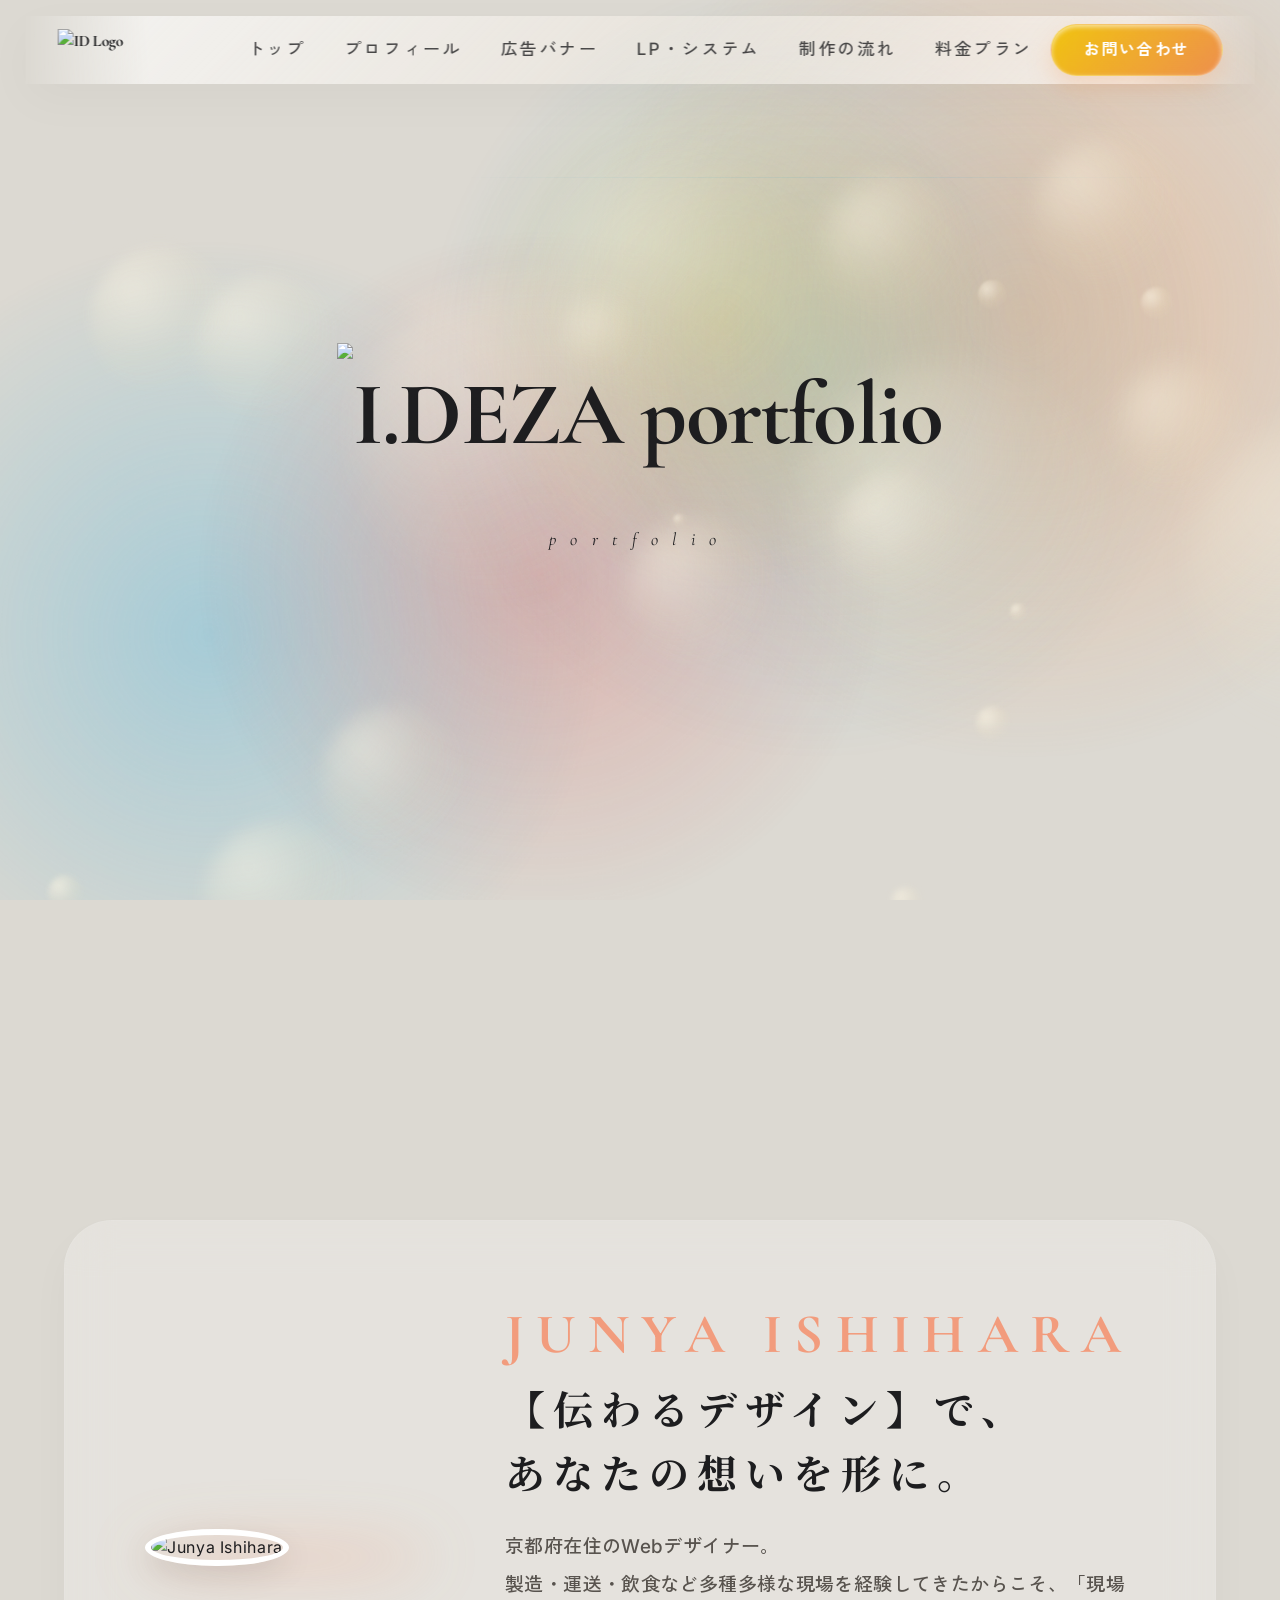
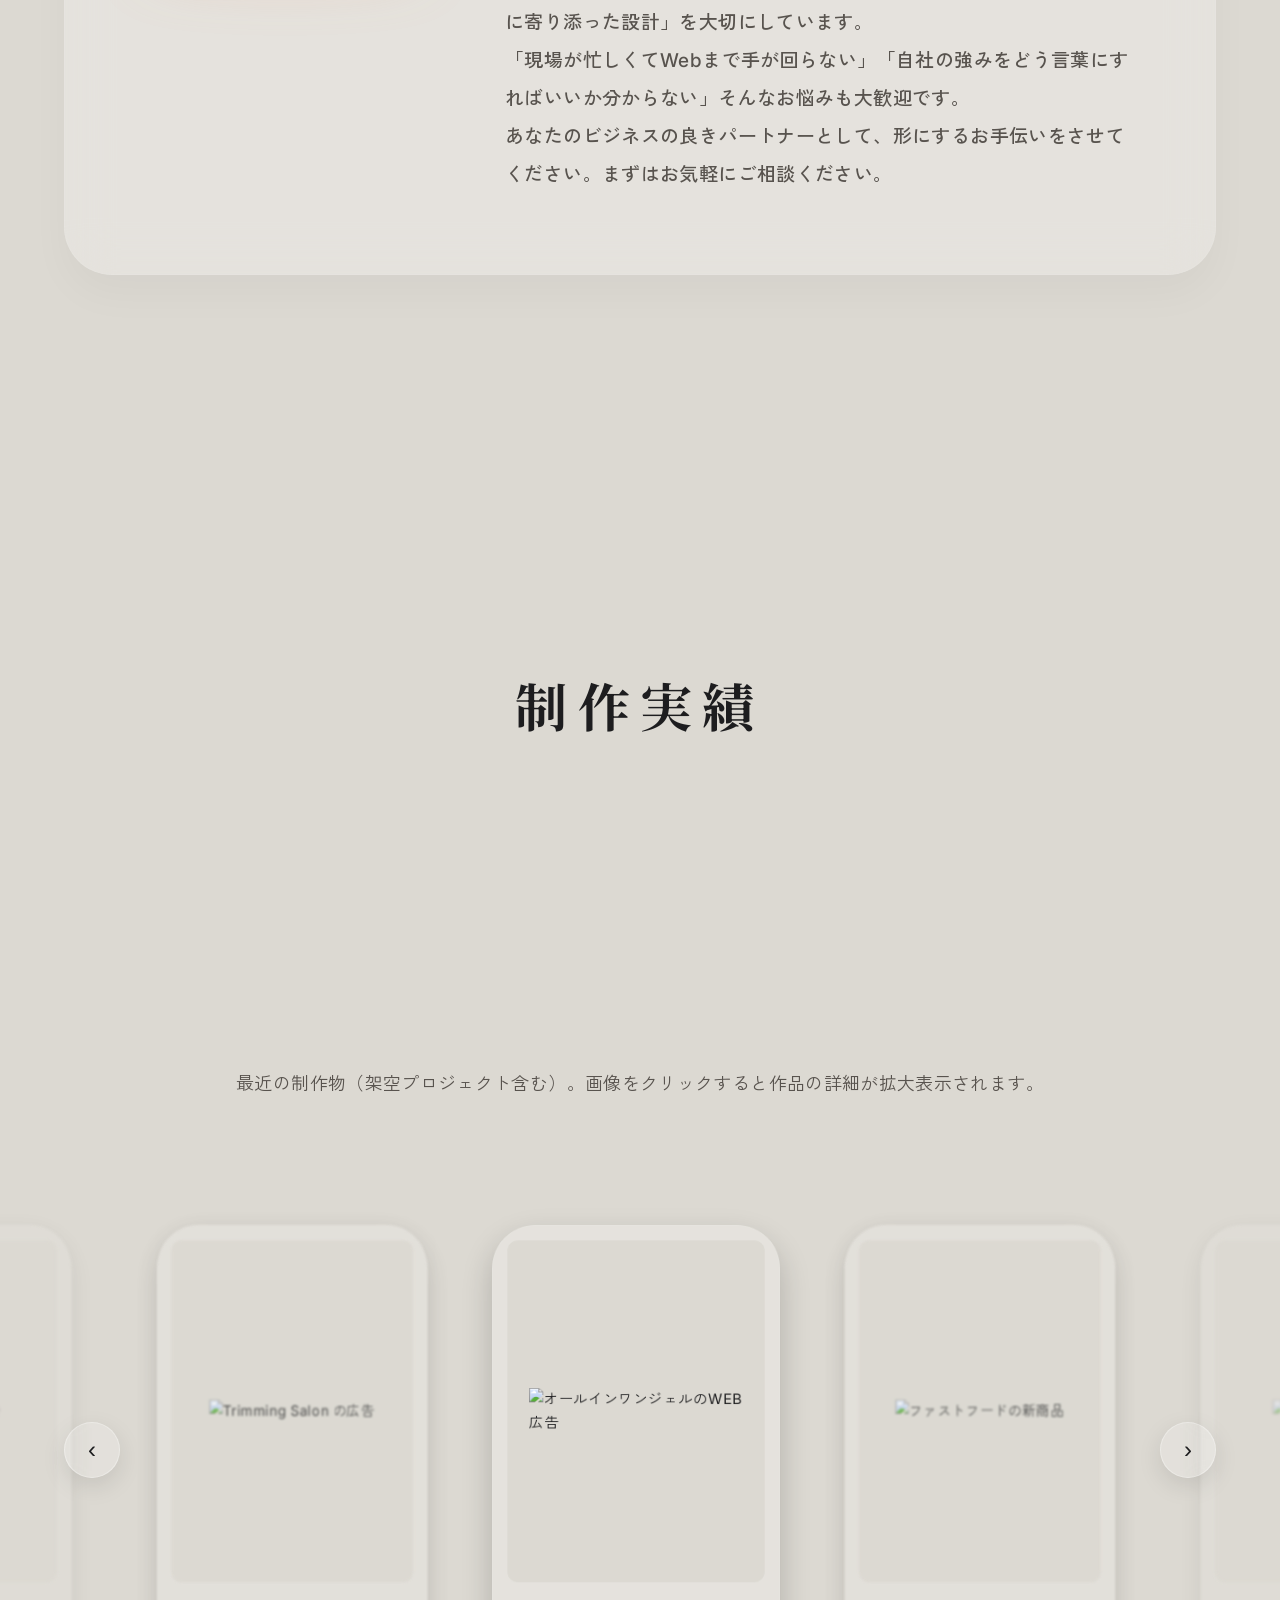
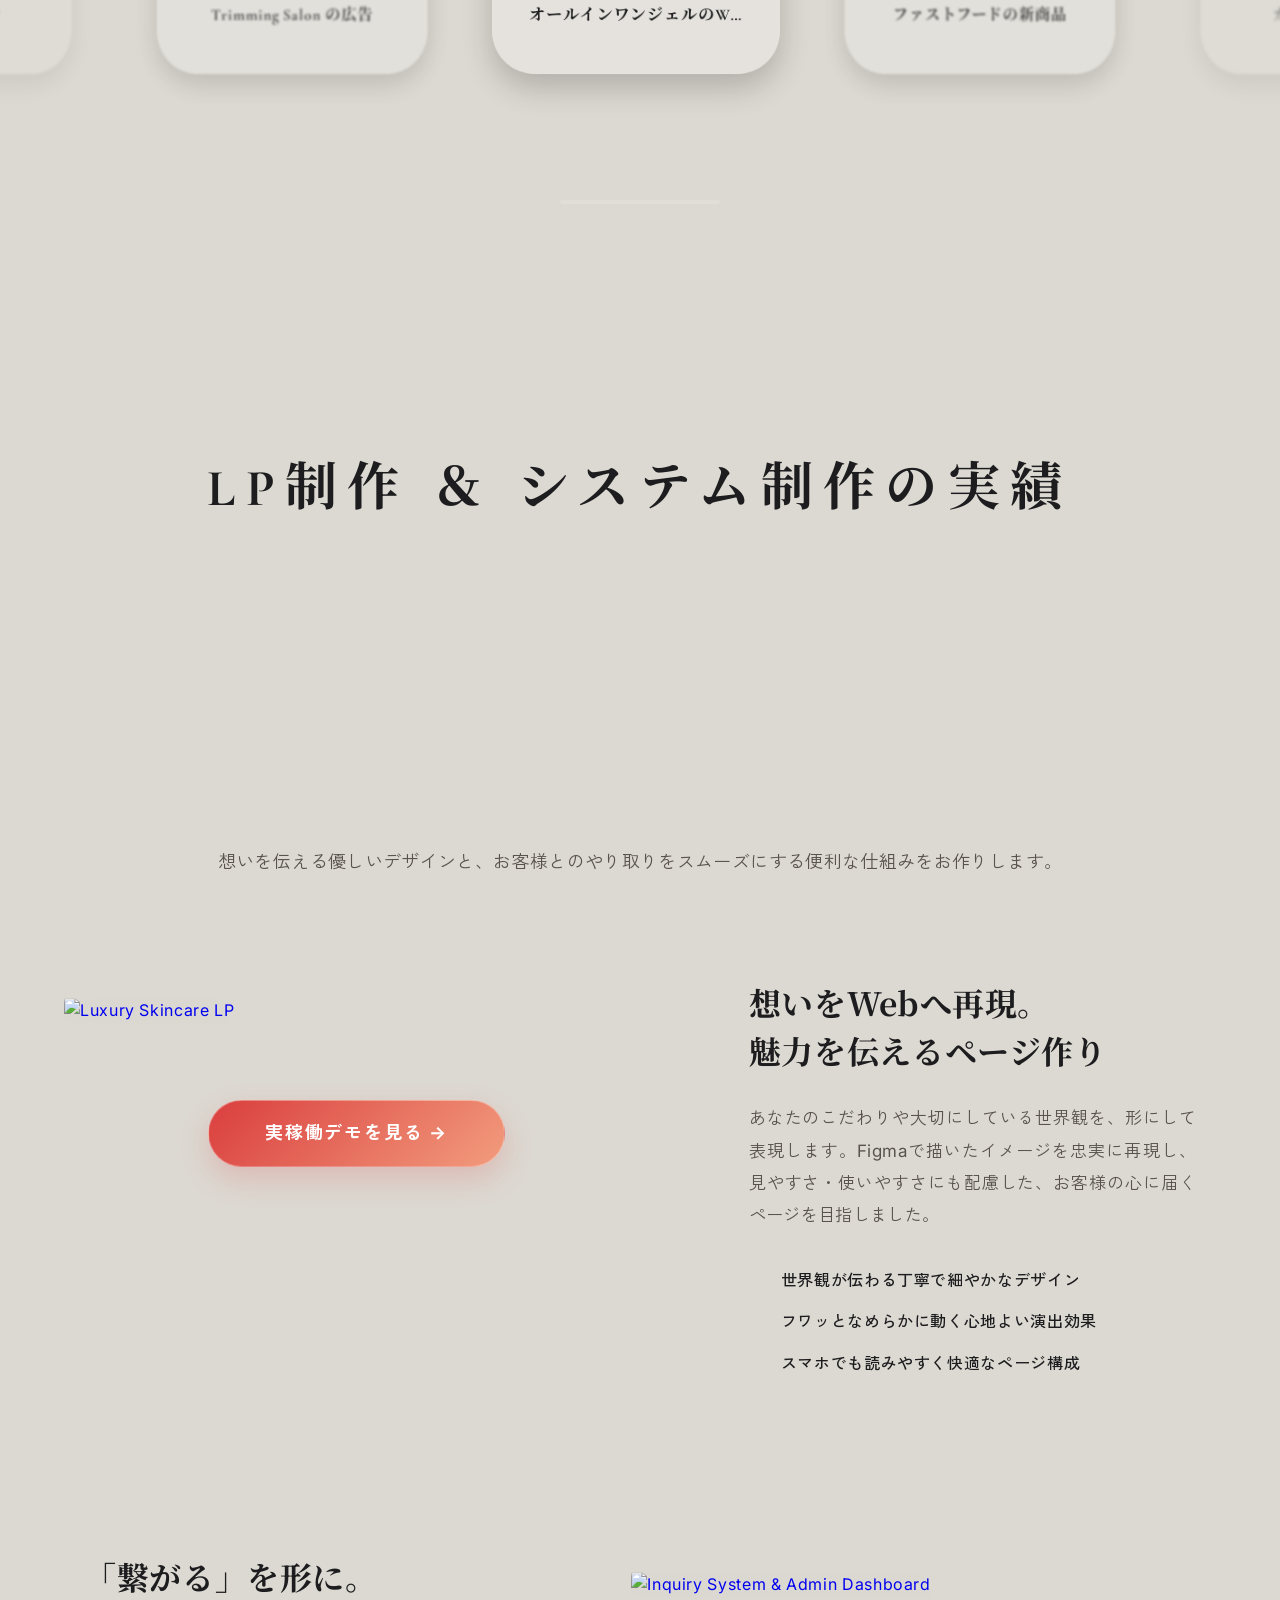
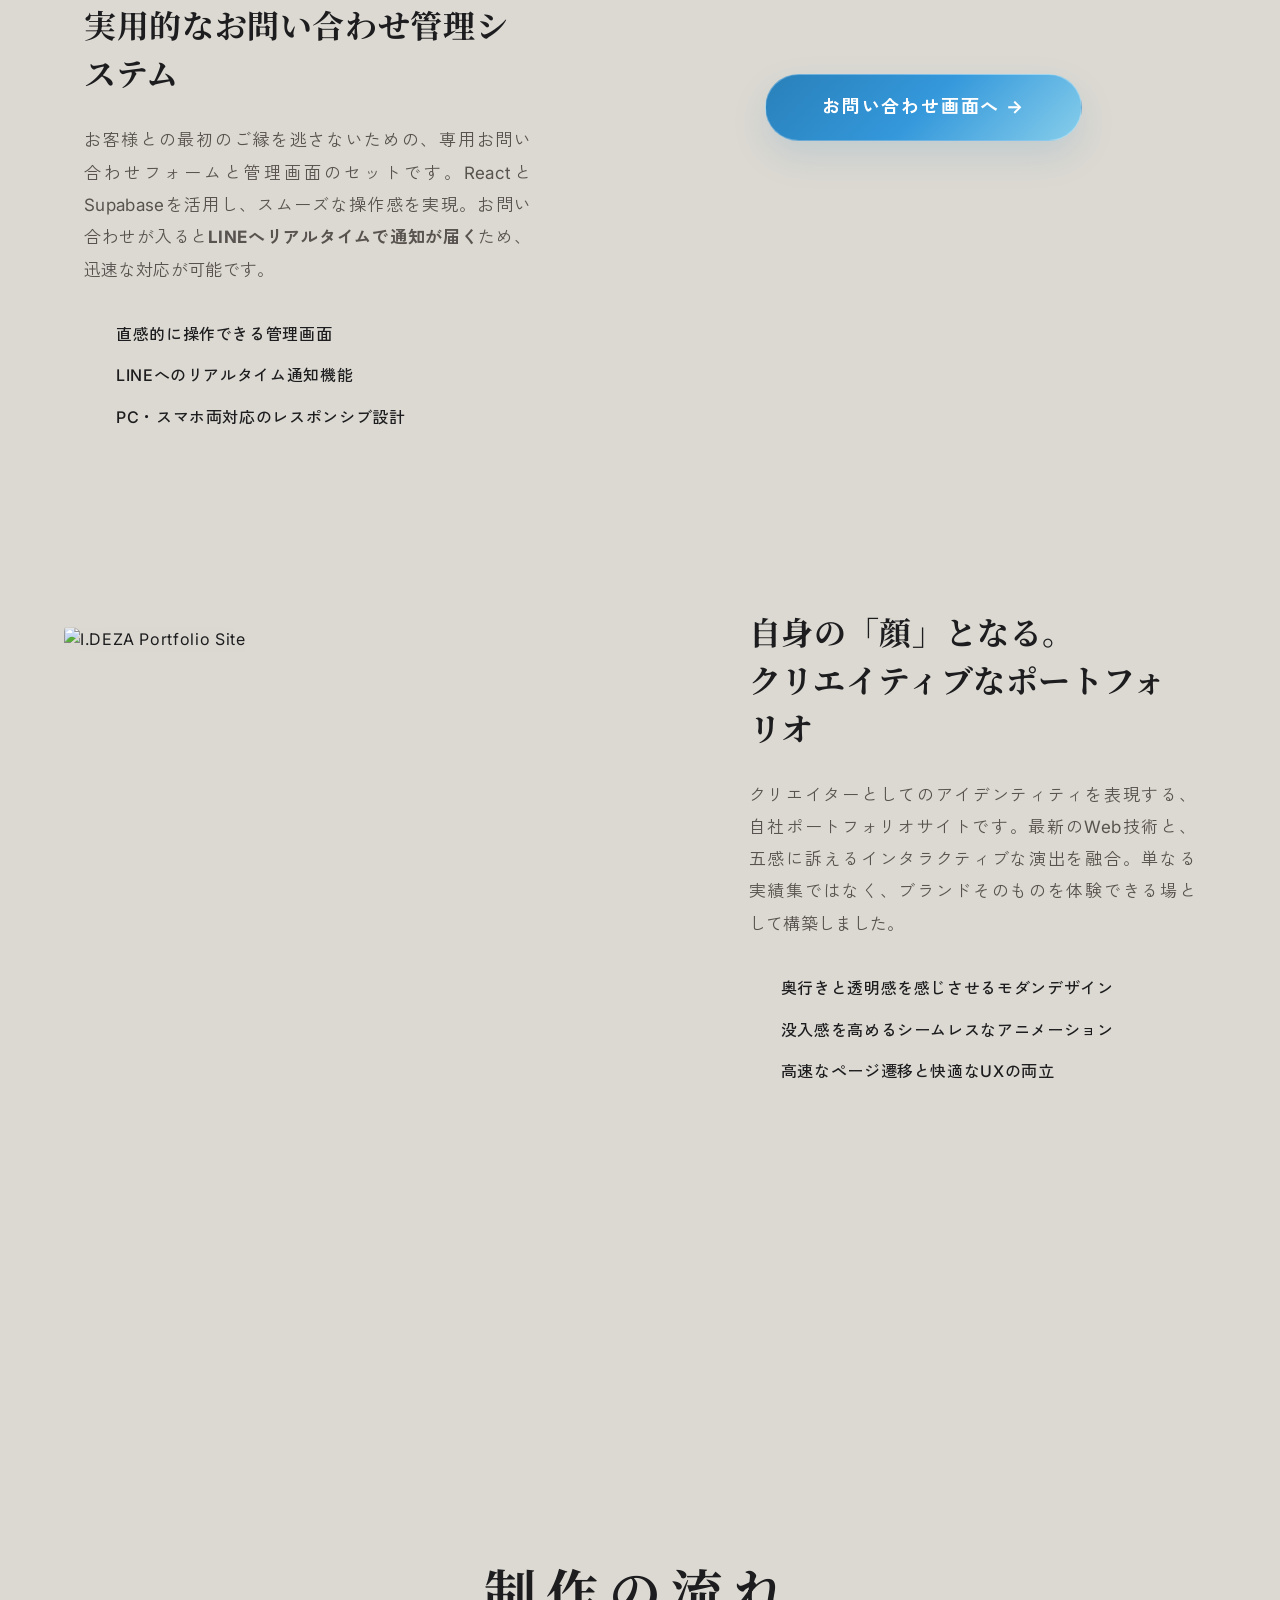
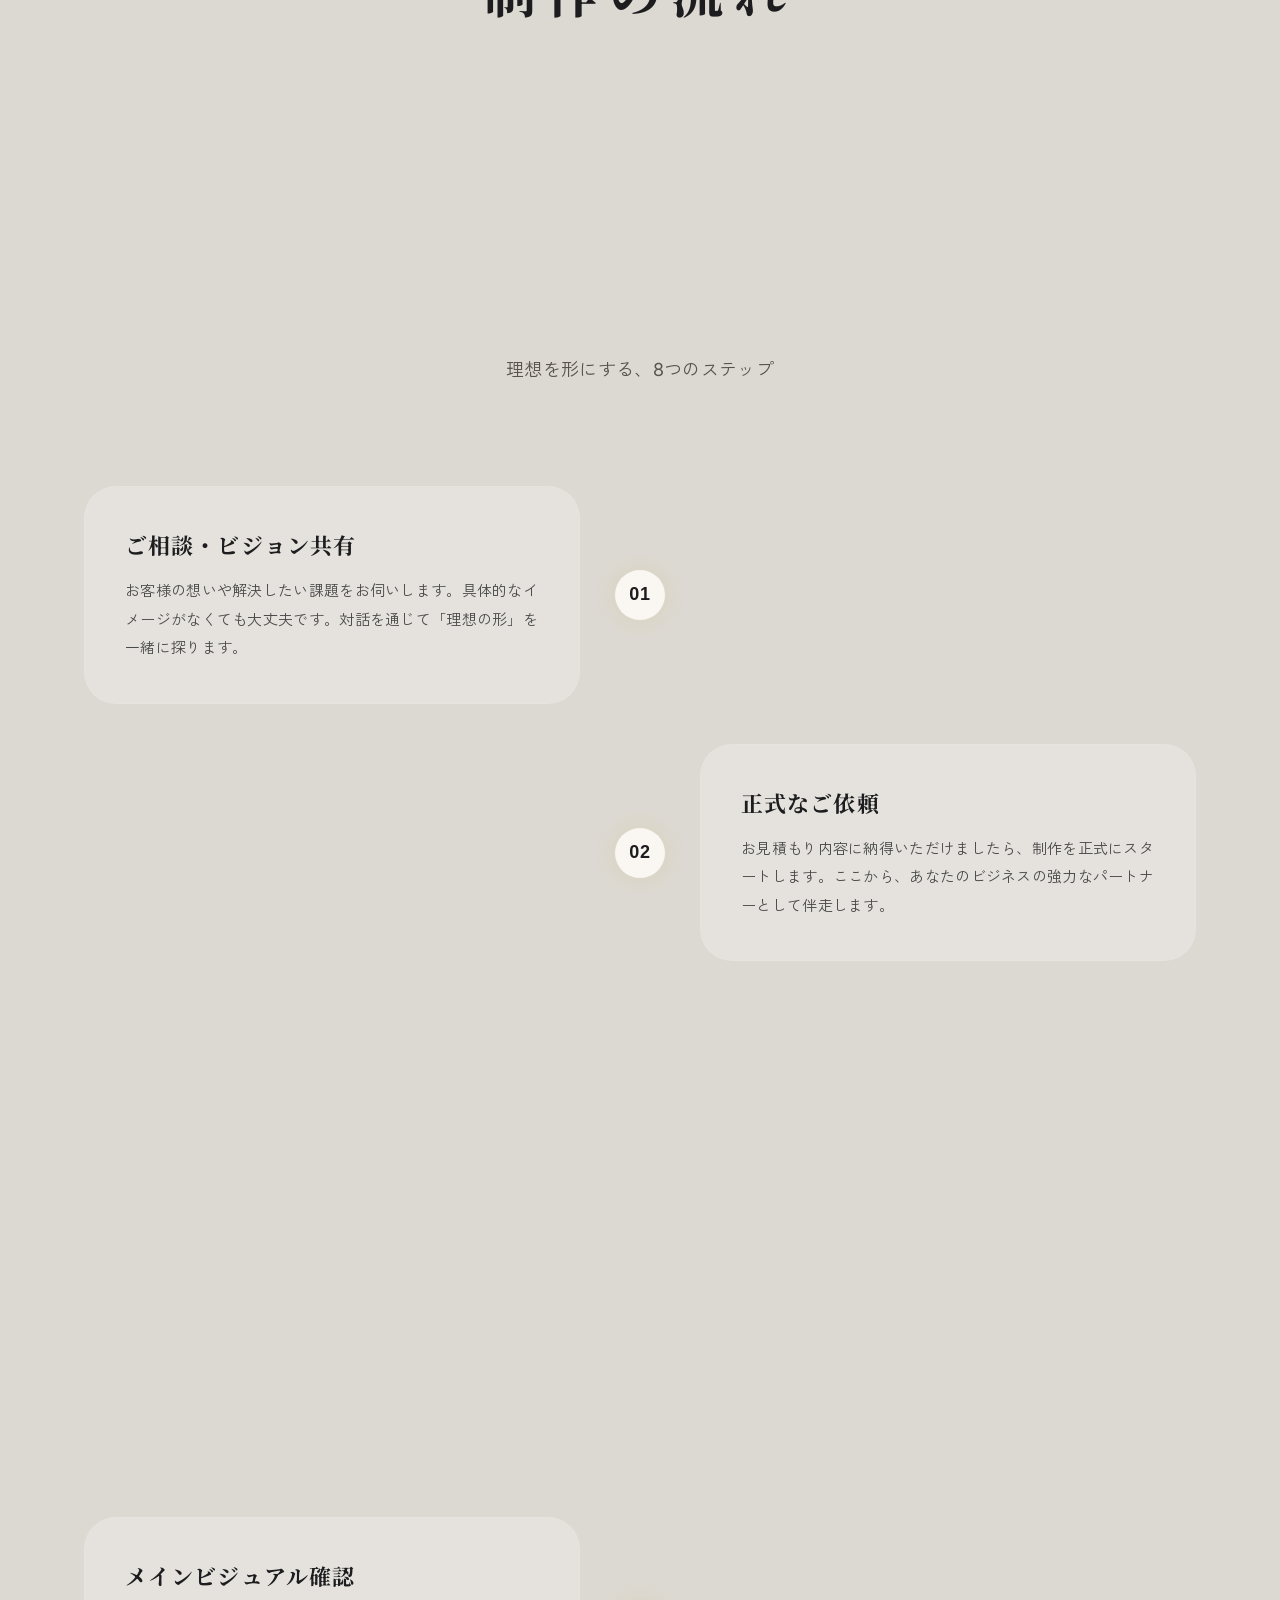
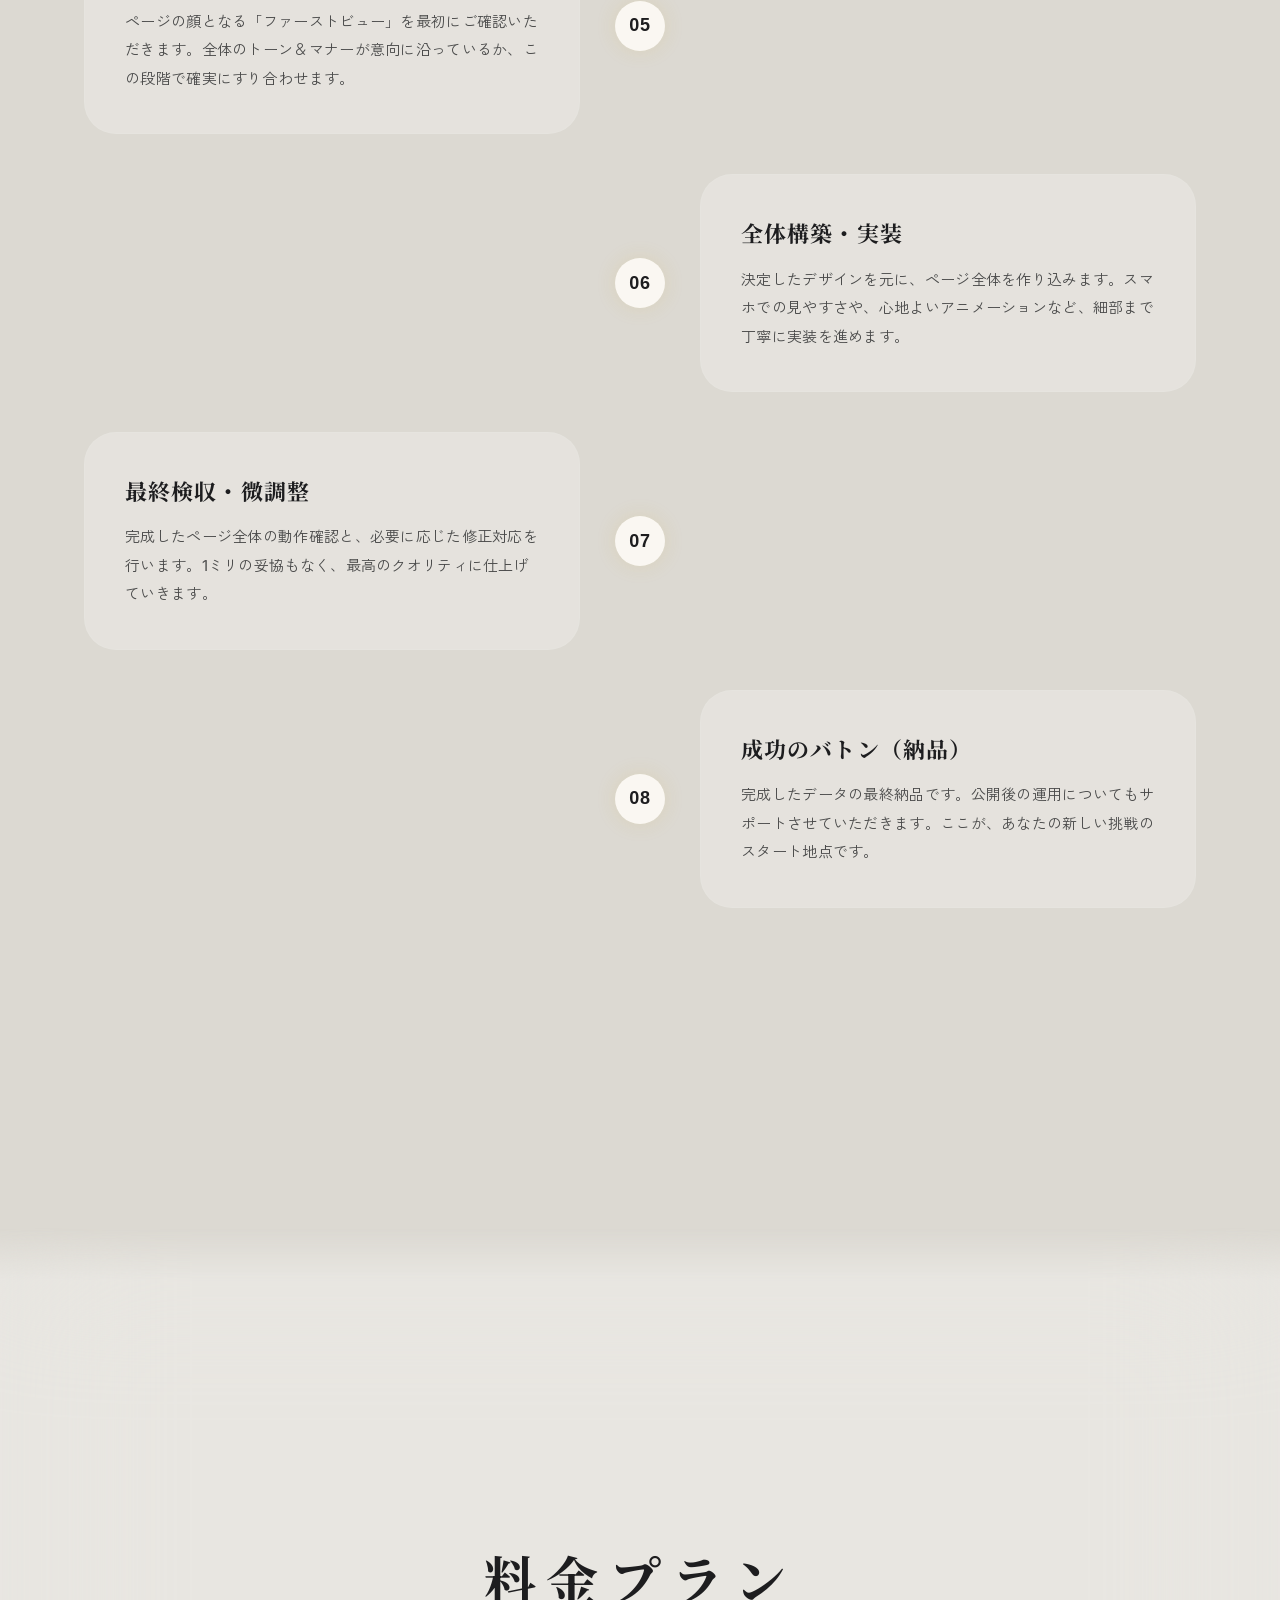
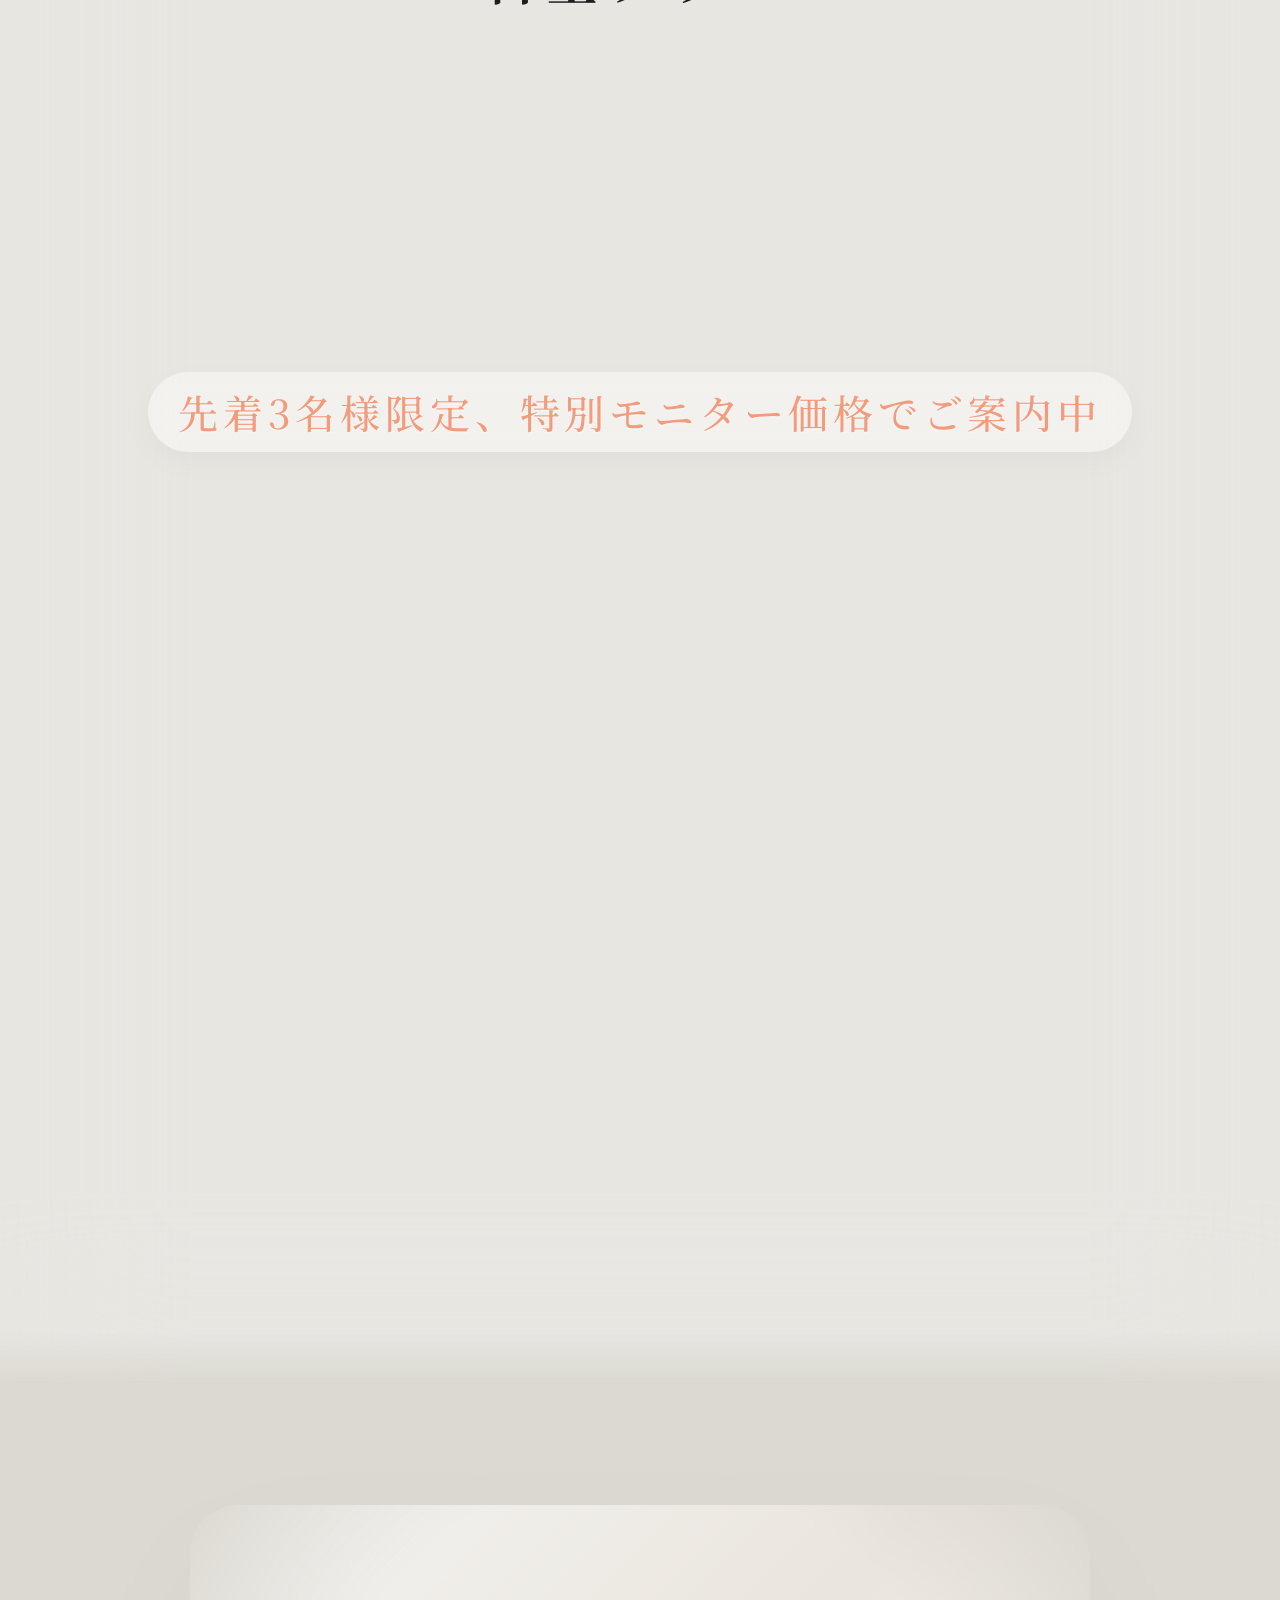
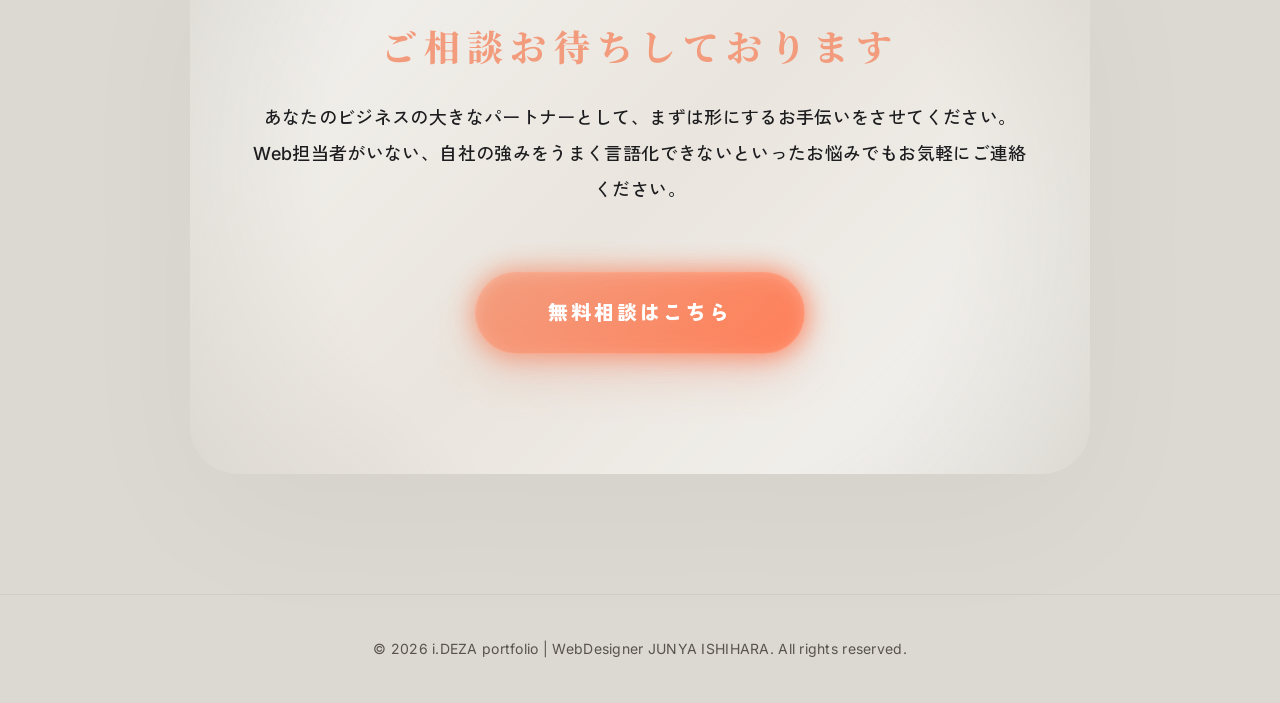
==== commit c7ae3c20: "fix: redirect contact and consultation CTAs to public root URL instead of administrator login" ====
--- a/index.html
+++ b/index.html
@@ -38,7 +38,7 @@
         <li><a href="#price">料金プラン</a></li>
       </ul>
       <!-- Changed to Vercel Contact App -->
-      <a href="https://contact-app-ishihara88s-projects.vercel.app/login" target="_blank" rel="noopener noreferrer" class="btn-primary nav-cta">お問い合わせ</a>
+      <a href="https://contact-app-ishihara88s-projects.vercel.app/" target="_blank" rel="noopener noreferrer" class="btn-primary nav-cta">お問い合わせ</a>
     </div>
   </nav>
 
@@ -423,7 +423,7 @@
         <h2>ご相談お待ちしております</h2>
         <p class="cta-intro reveal">あなたのビジネスの大きなパートナーとして、まずは形にするお手伝いをさせてください。Web担当者がいない、自社の強みをうまく言語化できないといったお悩みでもお気軽にご連絡ください。</p>
         <!-- Changed to Vercel Contact App -->
-        <a href="https://contact-app-ishihara88s-projects.vercel.app/login" target="_blank" rel="noopener noreferrer" class="btn-cloud-morph large reveal">無料相談はこちら</a>
+        <a href="https://contact-app-ishihara88s-projects.vercel.app/" target="_blank" rel="noopener noreferrer" class="btn-cloud-morph large reveal">無料相談はこちら</a>
       </div>
     </section>
   </main>
--- a/style.css
+++ b/style.css
@@ -1528,6 +1528,7 @@
   margin: 0 auto;
   background: var(--glass-bg);
   backdrop-filter: blur(24px);
+  -webkit-backdrop-filter: blur(24px);
   border: 1px solid var(--glass-border);
   border-radius: var(--radius-card);
   padding: 60px;
@@ -2562,6 +2563,7 @@
   cursor: pointer;
   z-index: 100;
   backdrop-filter: blur(10px);
+  -webkit-backdrop-filter: blur(10px);
   box-shadow: 0 8px 24px rgba(0, 0, 0, 0.1);
   transition: all 0.3s cubic-bezier(0.25, 0.8, 0.25, 1);
   user-select: none;
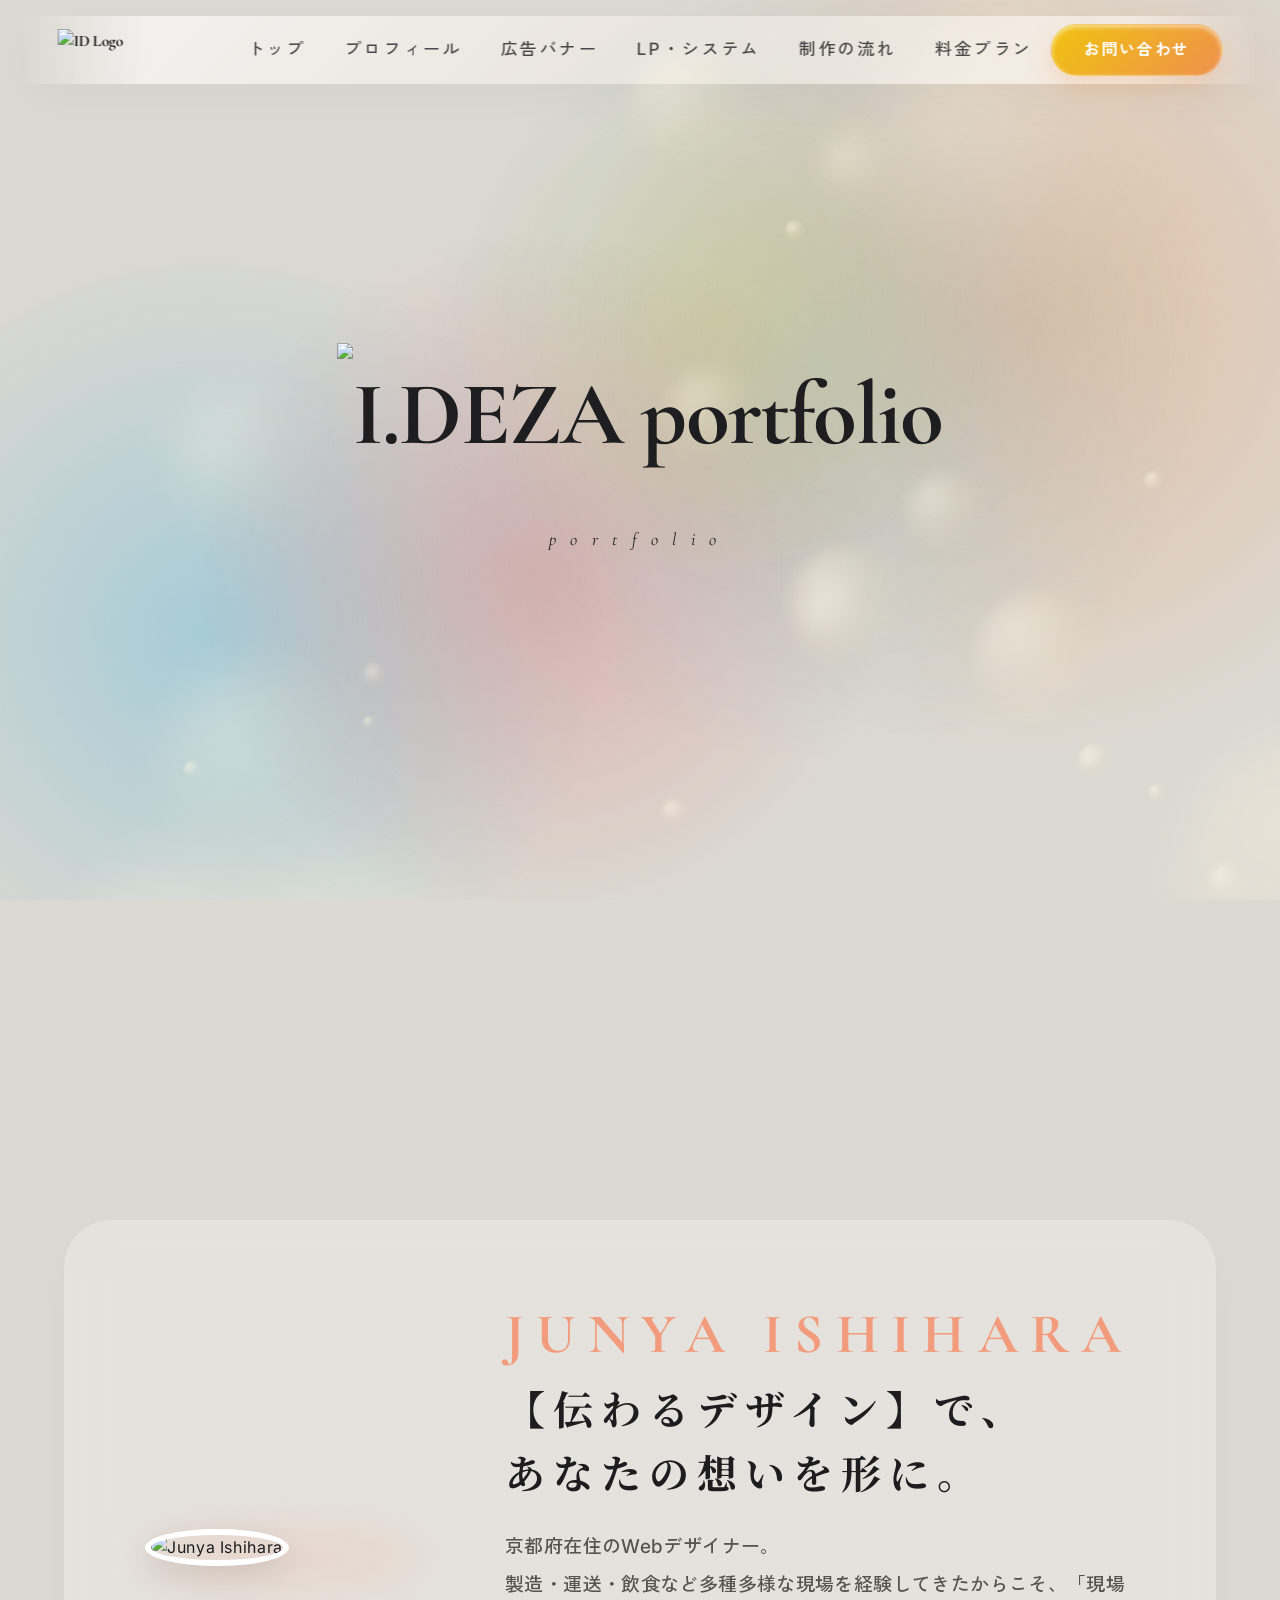
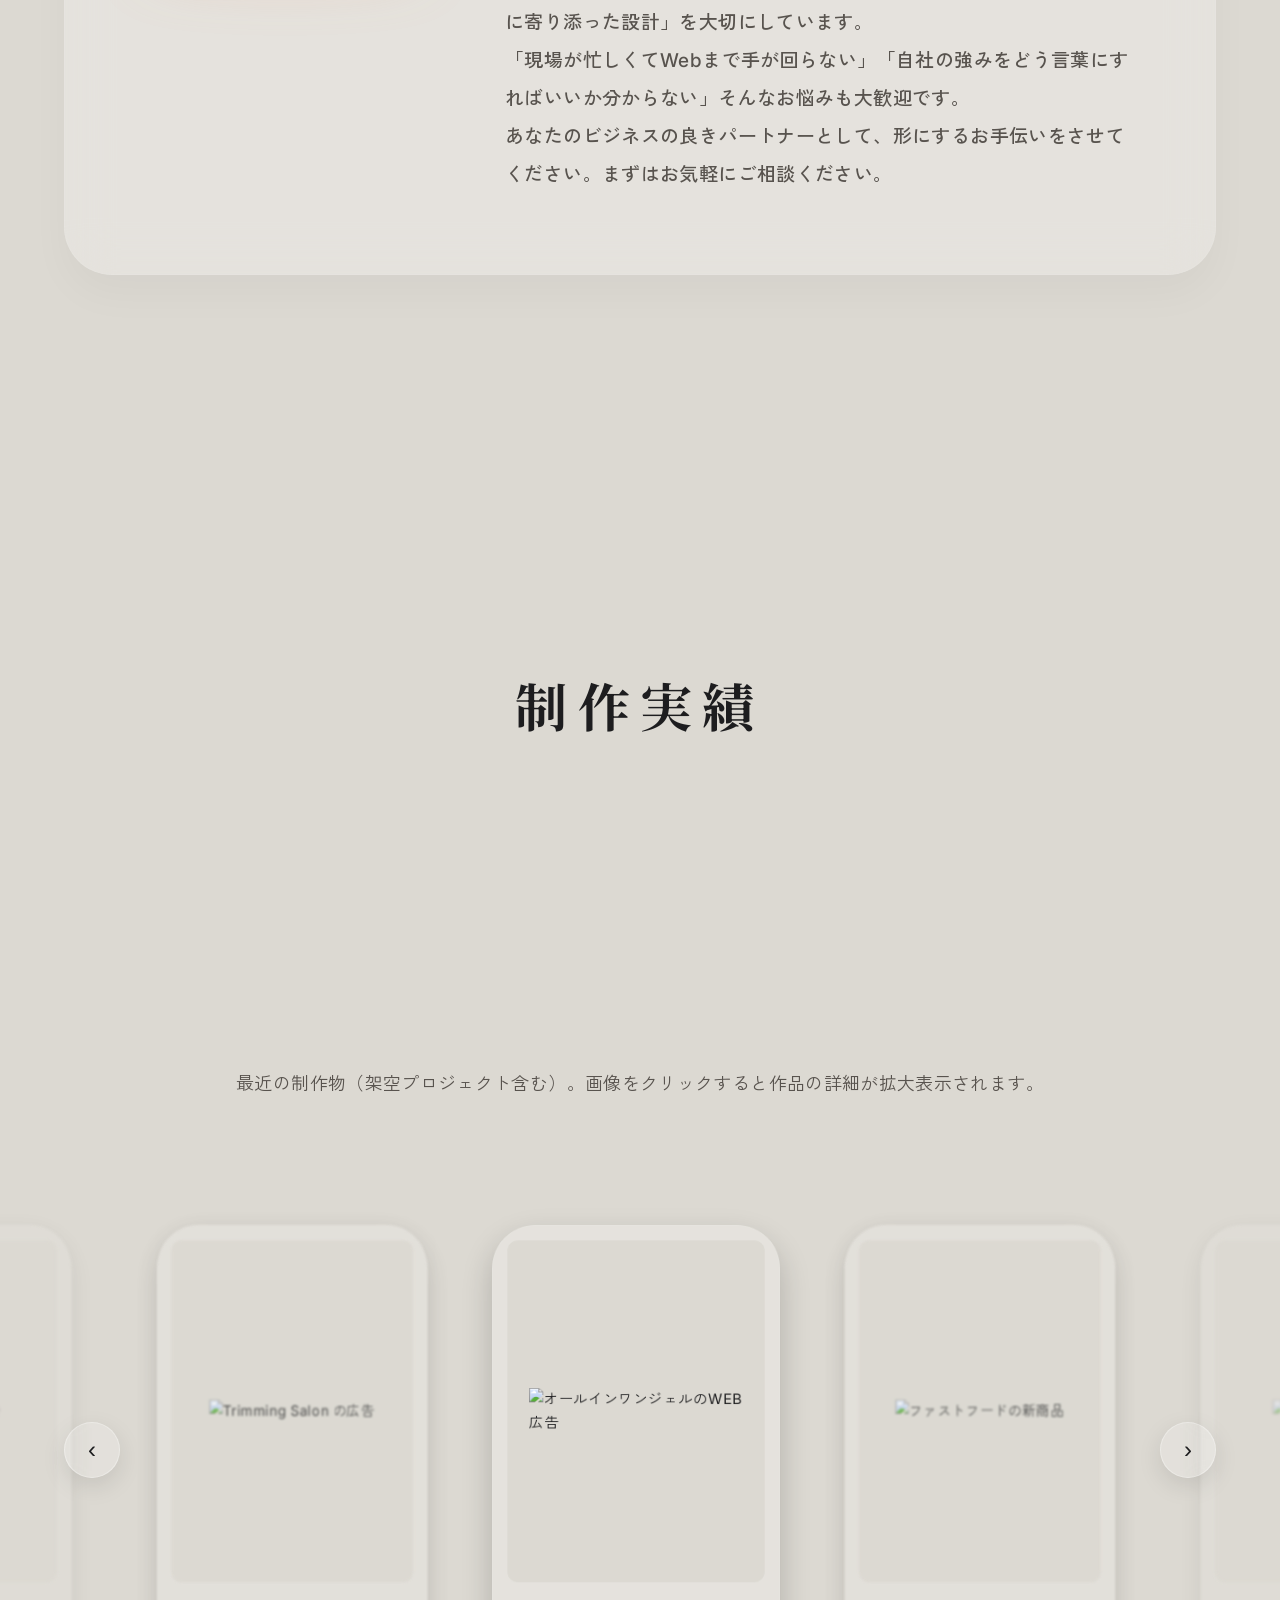
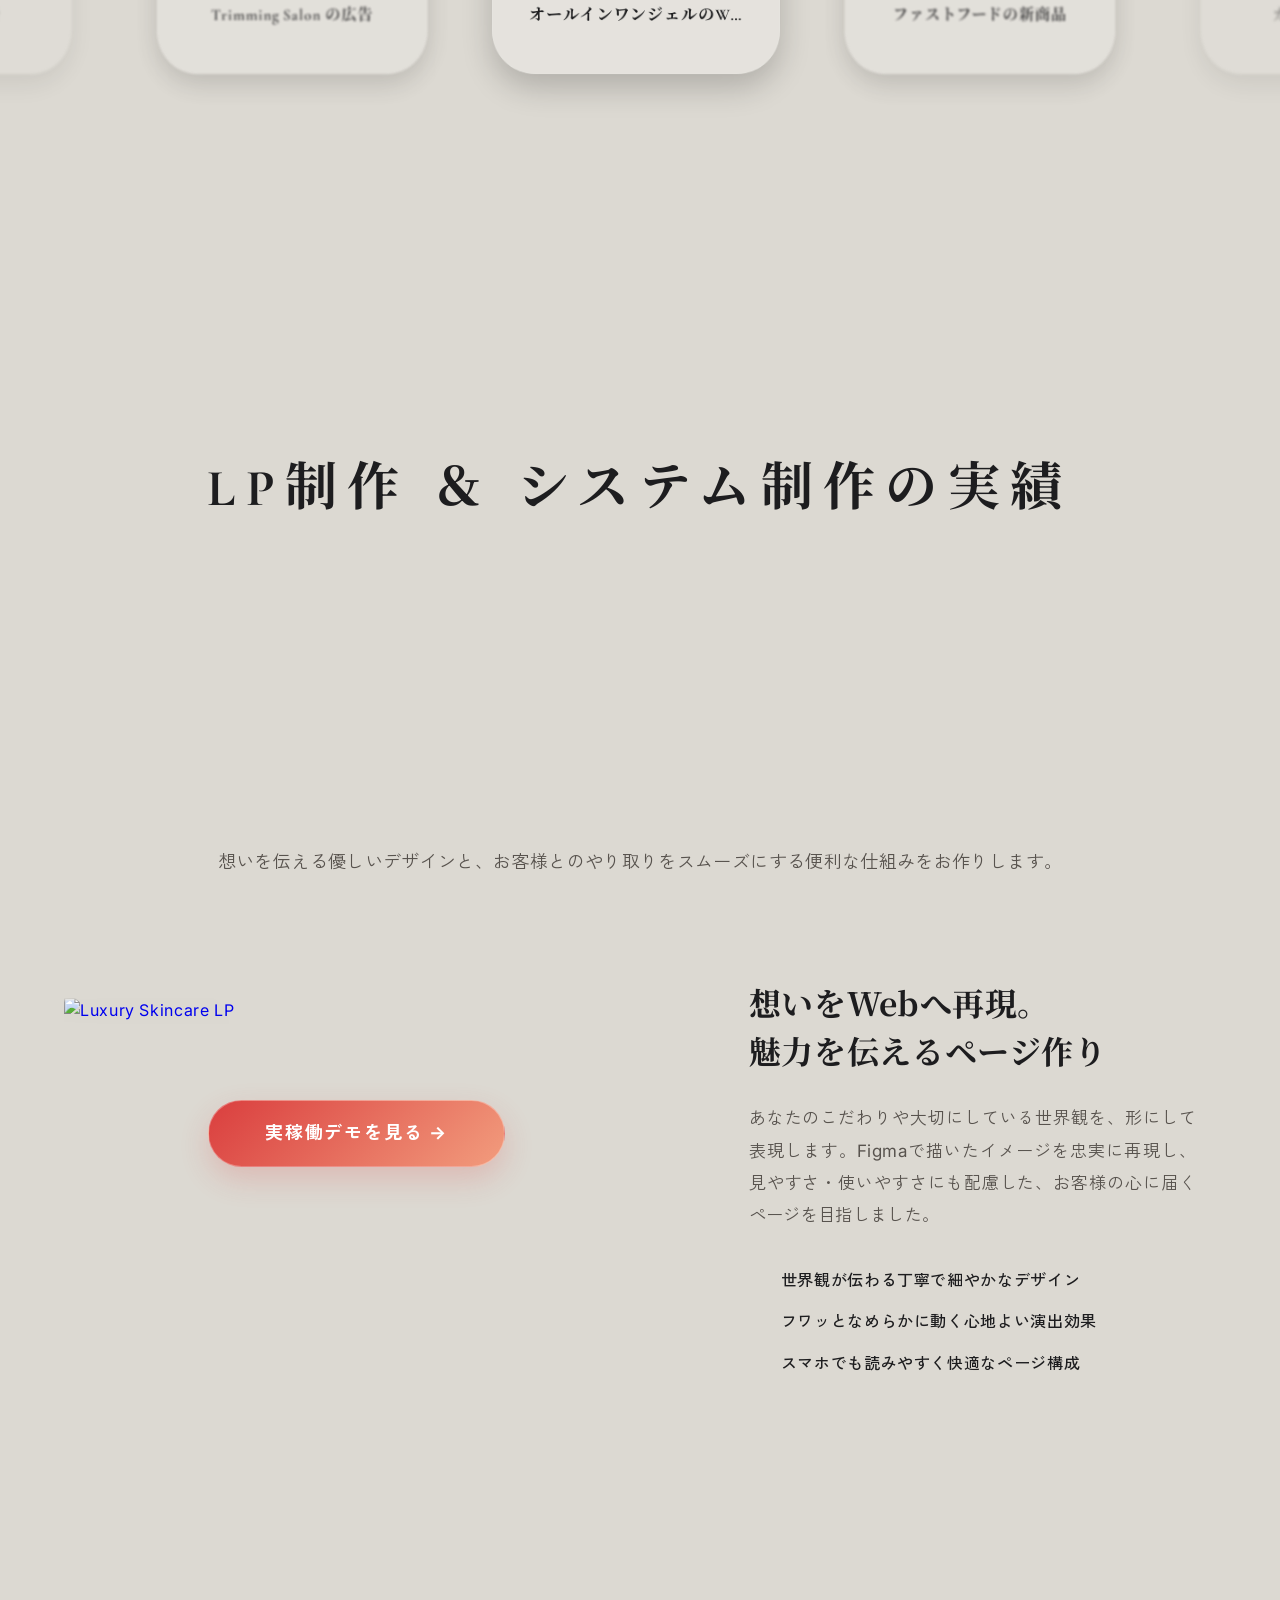
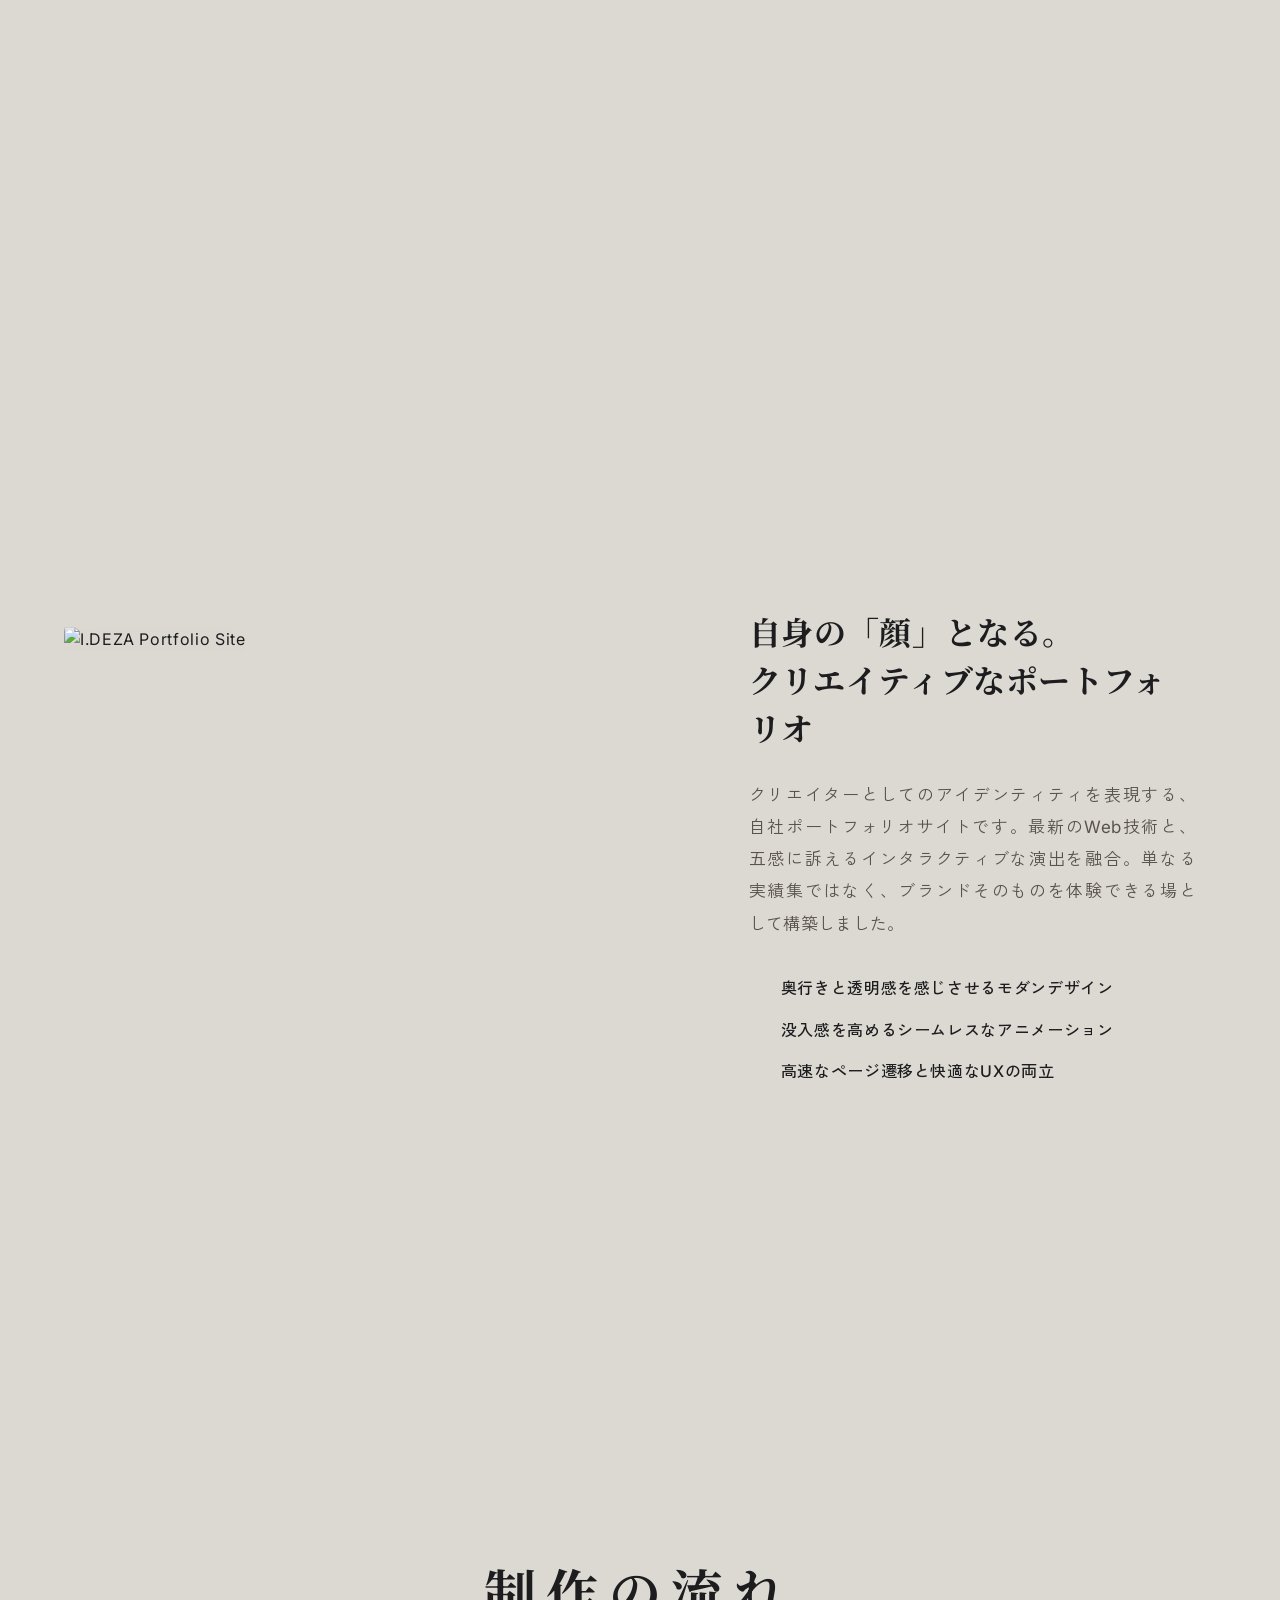
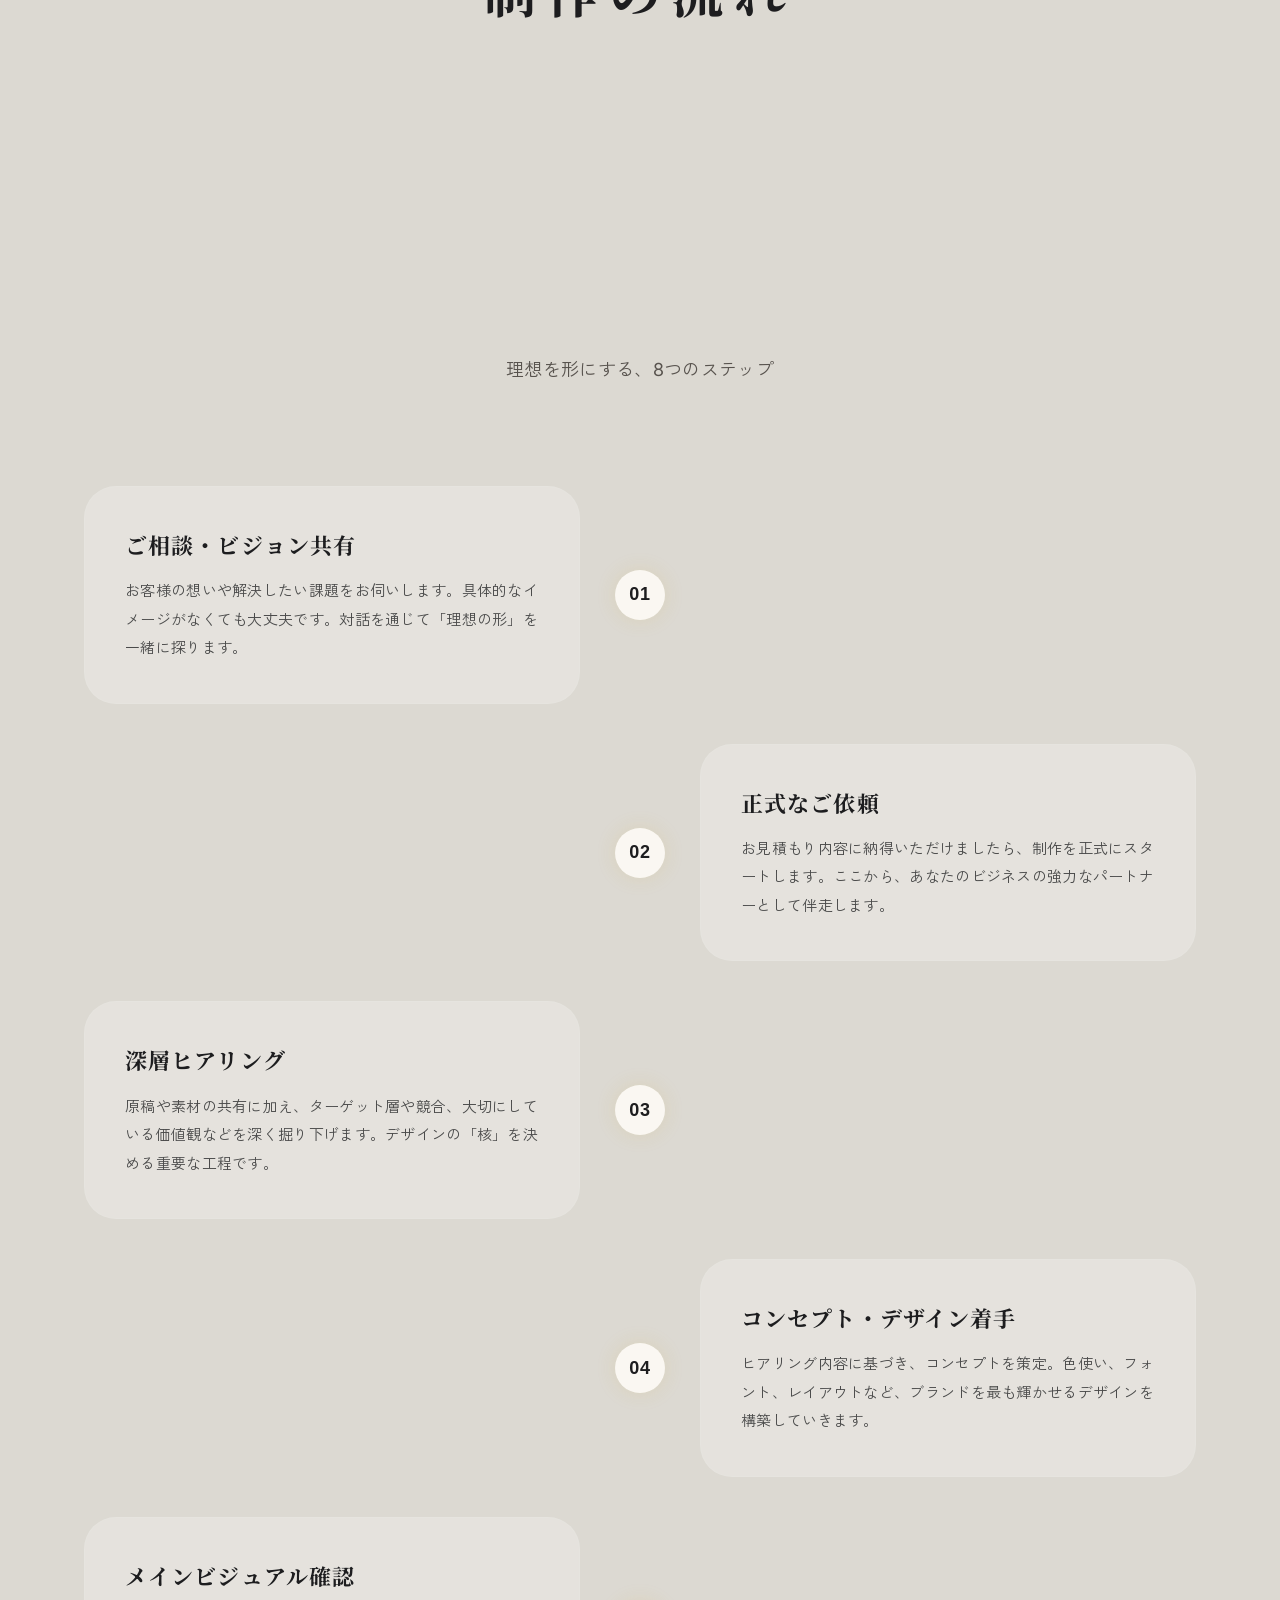
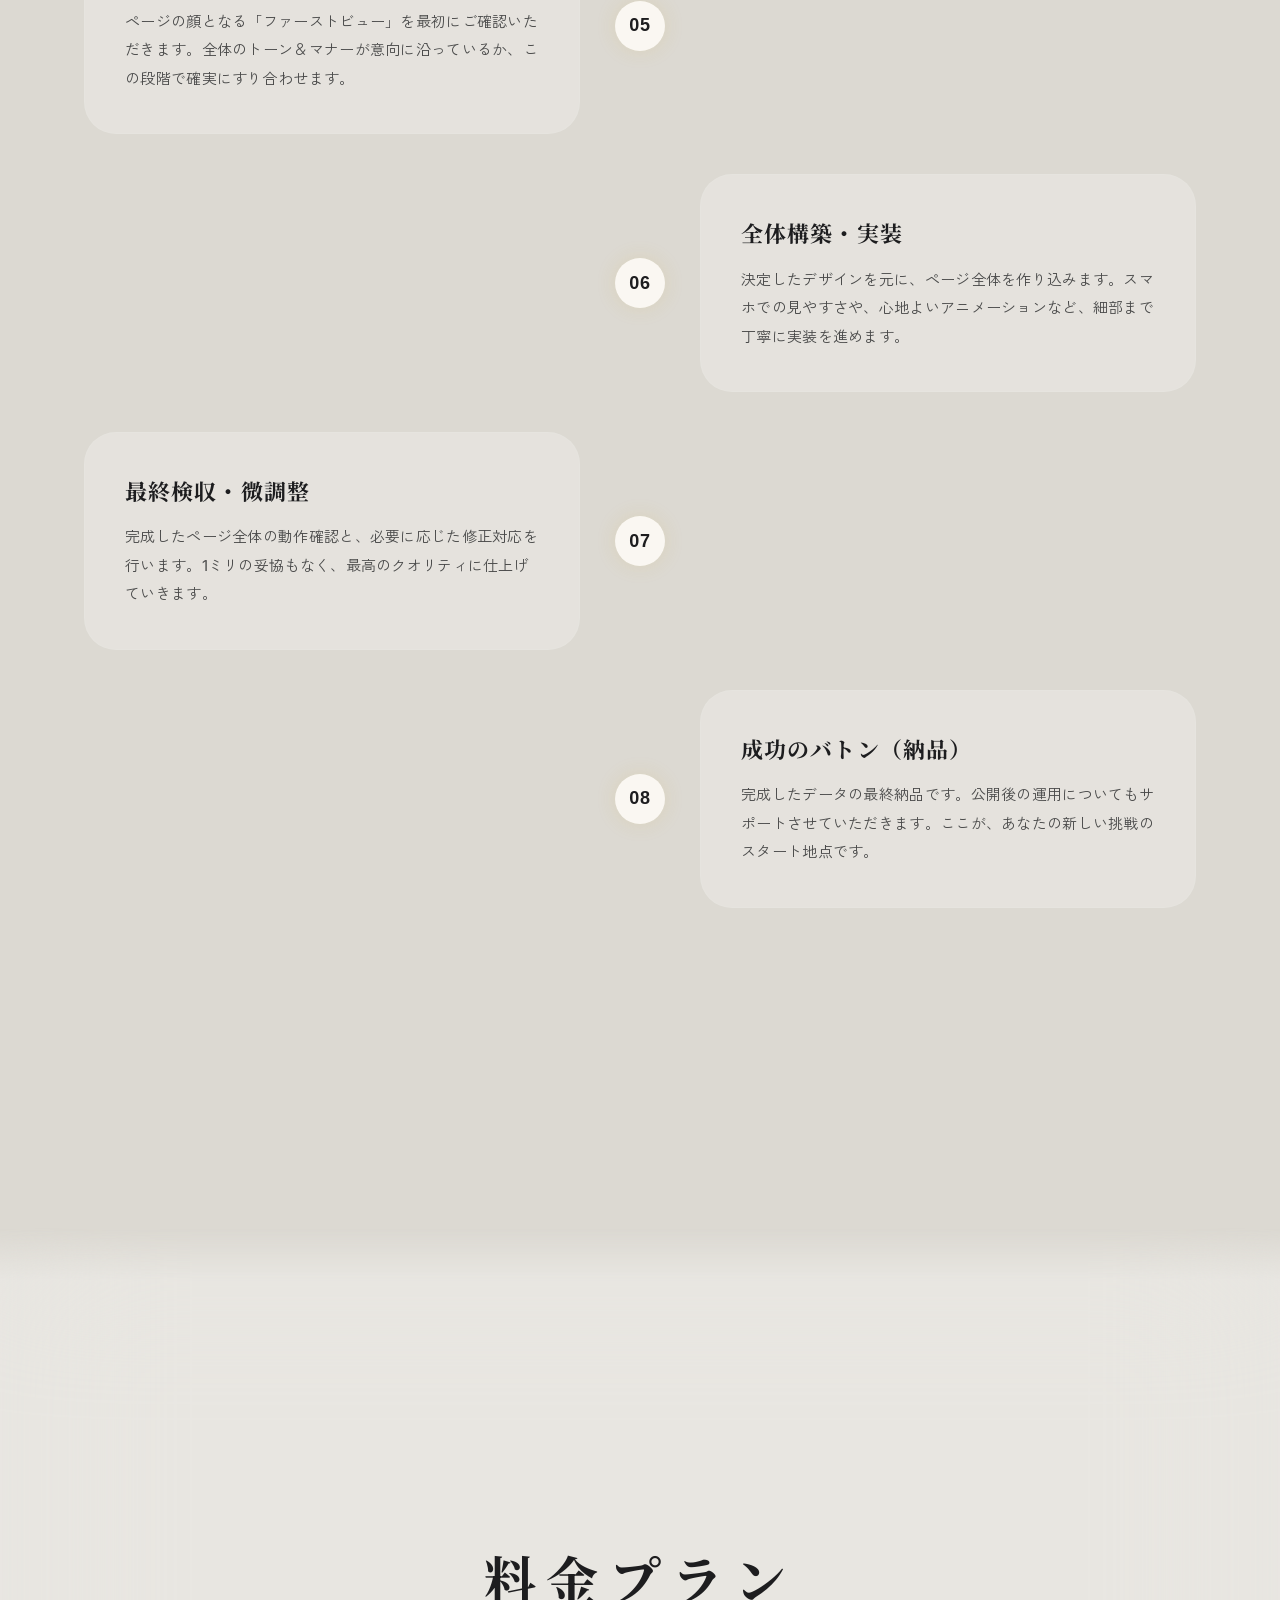
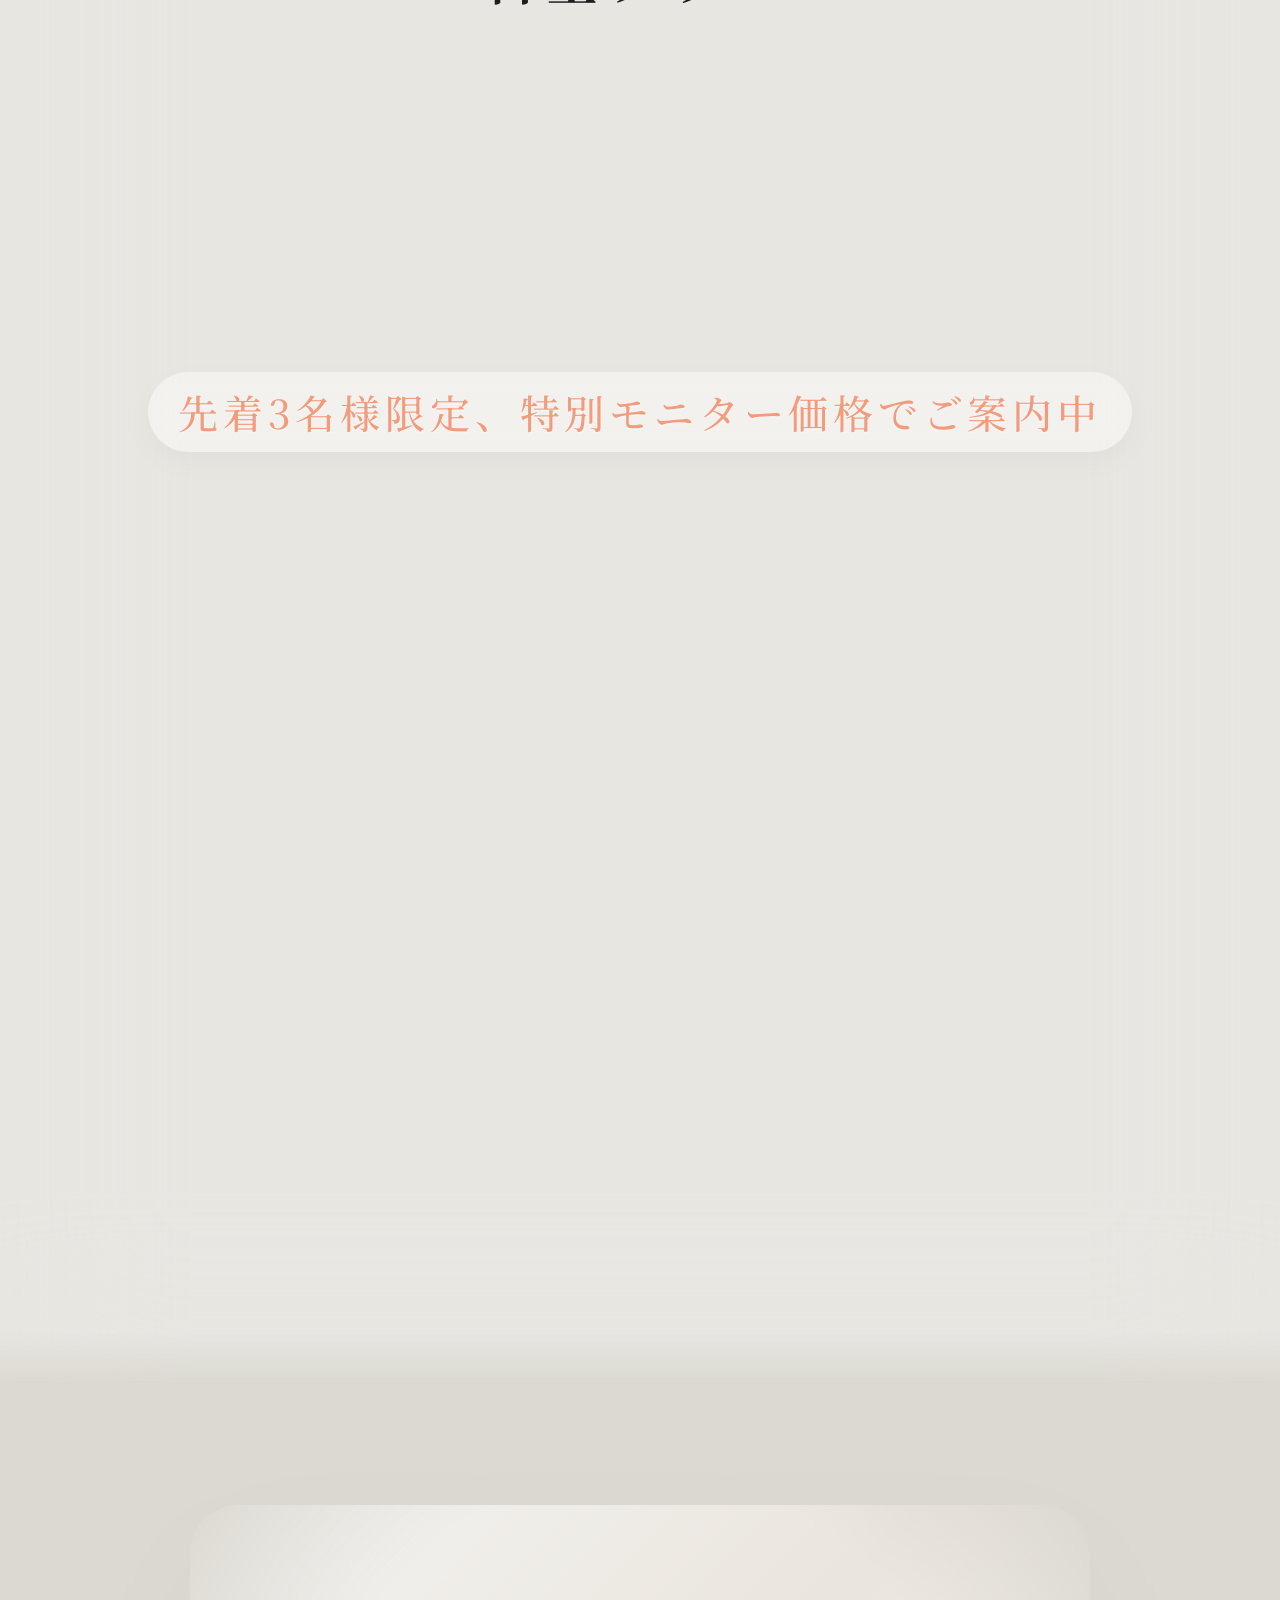
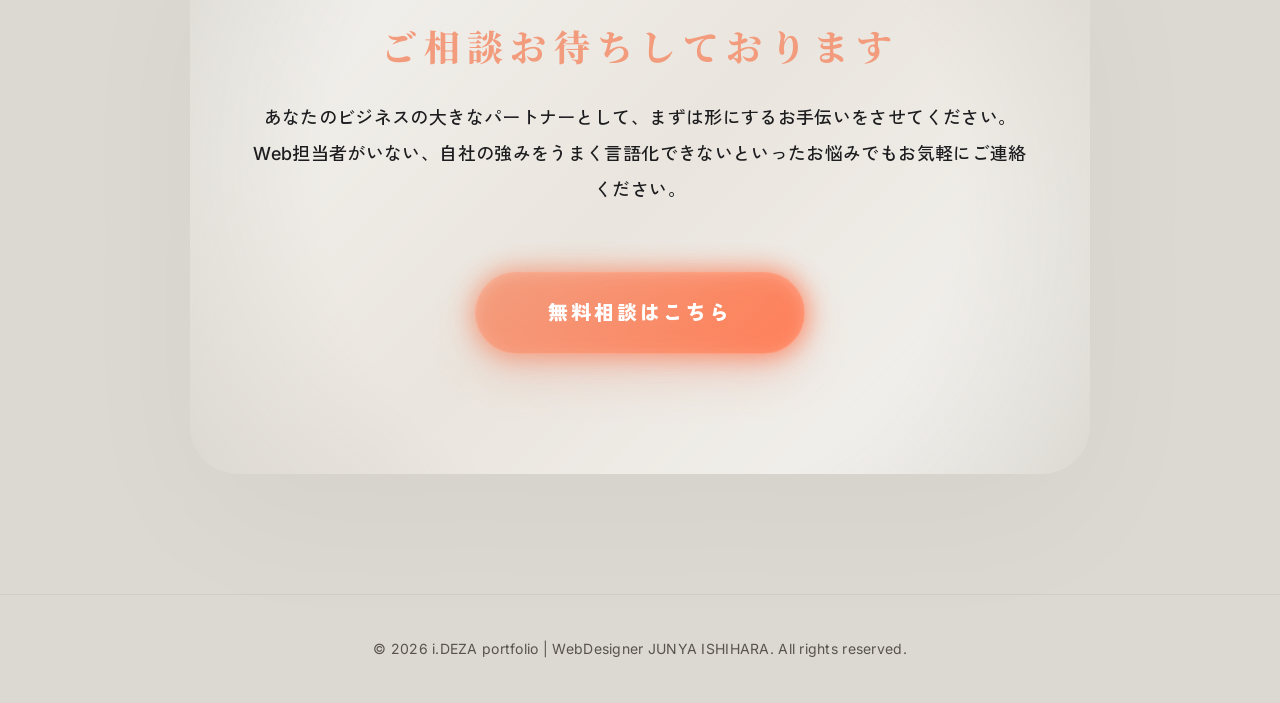
==== commit 664bbab6: "fix: implement custom js ease-out snapping to resolve flickers and accelerate header/nav entrance an" ====
--- a/index.html
+++ b/index.html
@@ -841,17 +841,48 @@
           inertiaFrameId = requestAnimationFrame(runInertia);
         }
 
+        function snapToPosition(targetX) {
+          stopInertia();
+          isInertiaActive = true;
+          
+          const startX = slider.scrollLeft;
+          const distance = targetX - startX;
+          const duration = 400; // Smooth 400ms transition
+          const startTime = performance.now();
+          
+          function animateSnap(now) {
+            if (!isInertiaActive) return;
+            const elapsed = now - startTime;
+            const progress = Math.min(elapsed / duration, 1);
+            
+            // Ease-out cubic easing
+            const ease = 1 - Math.pow(1 - progress, 3);
+            slider.scrollLeft = startX + distance * ease;
+            currentScrollX = slider.scrollLeft;
+            
+            if (progress < 1) {
+              inertiaFrameId = requestAnimationFrame(animateSnap);
+            } else {
+              isInertiaActive = false;
+              slider.scrollLeft = targetX;
+              currentScrollX = targetX;
+              
+              if (autoplayRestartTimer) clearTimeout(autoplayRestartTimer);
+              autoplayRestartTimer = setTimeout(startAutoplay, 1500);
+            }
+          }
+          inertiaFrameId = requestAnimationFrame(animateSnap);
+        }
+
         function snapToNearest() {
           if (!slider) return;
-          slider.style.scrollSnapType = 'x mandatory';
-          slider.style.scrollBehavior = 'smooth';
+          slider.style.scrollSnapType = 'none';
+          slider.style.scrollBehavior = 'auto';
 
           const offset = getOffset();
           const closestIndex = Math.round((slider.scrollLeft - offset) / step);
-          slider.scrollTo({ left: (closestIndex * step) + offset, behavior: 'smooth' });
-
-          if (autoplayRestartTimer) clearTimeout(autoplayRestartTimer);
-          autoplayRestartTimer = setTimeout(startAutoplay, 1500);
+          const targetX = (closestIndex * step) + offset;
+          snapToPosition(targetX);
         }
 
         // Mouse Drag (Desktop)
@@ -1026,34 +1057,30 @@
             stopAutoplay();
             stopInertia();
             
-            slider.style.scrollSnapType = 'x mandatory';
-            slider.style.scrollBehavior = 'smooth';
+            slider.style.scrollSnapType = 'none';
+            slider.style.scrollBehavior = 'auto';
             
             const offset = getOffset();
             const closestIndex = Math.round((slider.scrollLeft - offset) / step);
-            let prevIndex = closestIndex - 1;
-            
-            slider.scrollTo({ left: (prevIndex * step) + offset, behavior: 'smooth' });
-            
-            if (autoplayRestartTimer) clearTimeout(autoplayRestartTimer);
-            autoplayRestartTimer = setTimeout(startAutoplay, 2500);
+            const prevIndex = closestIndex - 1;
+            const targetX = (prevIndex * step) + offset;
+            
+            snapToPosition(targetX);
           });
 
           nextBtn.addEventListener('click', () => {
             stopAutoplay();
             stopInertia();
             
-            slider.style.scrollSnapType = 'x mandatory';
-            slider.style.scrollBehavior = 'smooth';
+            slider.style.scrollSnapType = 'none';
+            slider.style.scrollBehavior = 'auto';
             
             const offset = getOffset();
             const closestIndex = Math.round((slider.scrollLeft - offset) / step);
-            let nextIndex = closestIndex + 1;
-            
-            slider.scrollTo({ left: (nextIndex * step) + offset, behavior: 'smooth' });
-            
-            if (autoplayRestartTimer) clearTimeout(autoplayRestartTimer);
-            autoplayRestartTimer = setTimeout(startAutoplay, 2500);
+            const nextIndex = closestIndex + 1;
+            const targetX = (nextIndex * step) + offset;
+            
+            snapToPosition(targetX);
           });
         }
 
--- a/style.css
+++ b/style.css
@@ -727,7 +727,7 @@
   background: none;
   /* Background moved to ::before */
   border: none;
-  animation: organicNav 12s ease-in-out infinite, navSlideIn 1.8s cubic-bezier(0.2, 0.8, 0.2, 1) 2.5s both;
+  animation: organicNav 12s ease-in-out infinite, navSlideIn 0.8s cubic-bezier(0.16, 1, 0.3, 1) 0.1s both;
   z-index: 1000;
   padding: 8px 32px;
   box-shadow: 0 15px 50px rgba(0, 0, 0, 0.03);
@@ -803,7 +803,7 @@
 
 .hero-logo-main img {
   opacity: 0;
-  animation: heroEntrance 2.5s cubic-bezier(0.2, 0.8, 0.2, 1) 0.5s forwards;
+  animation: heroEntrance 1.2s cubic-bezier(0.16, 1, 0.3, 1) 0.1s forwards;
   /* Appears SECOND, after background */
 }
 
@@ -915,7 +915,7 @@
   text-transform: lowercase;
   margin-top: 10px;
   opacity: 0;
-  animation: heroEntrance 3s cubic-bezier(0.2, 0.8, 0.2, 1) 0.8s both;
+  animation: heroEntrance 1.4s cubic-bezier(0.16, 1, 0.3, 1) 0.3s both;
 }
 
 /* Refined Profile */
@@ -2420,9 +2420,8 @@
   overflow-x: scroll;
   overflow-y: hidden;
   display: flex;
-  scroll-snap-type: x mandatory;
   -webkit-overflow-scrolling: touch;
-  scroll-behavior: smooth;
+  scroll-behavior: auto;
   cursor: grab;
   padding: 40px 0;
   scrollbar-width: none; /* Firefox */
@@ -2451,7 +2450,6 @@
 .works-slider-track .work-card {
   flex: 0 0 320px;
   width: 320px;
-  scroll-snap-align: center;
   transform-origin: center center;
   transition: transform 0.25s cubic-bezier(0.25, 0.8, 0.25, 1), 
               opacity 0.25s cubic-bezier(0.25, 0.8, 0.25, 1), 
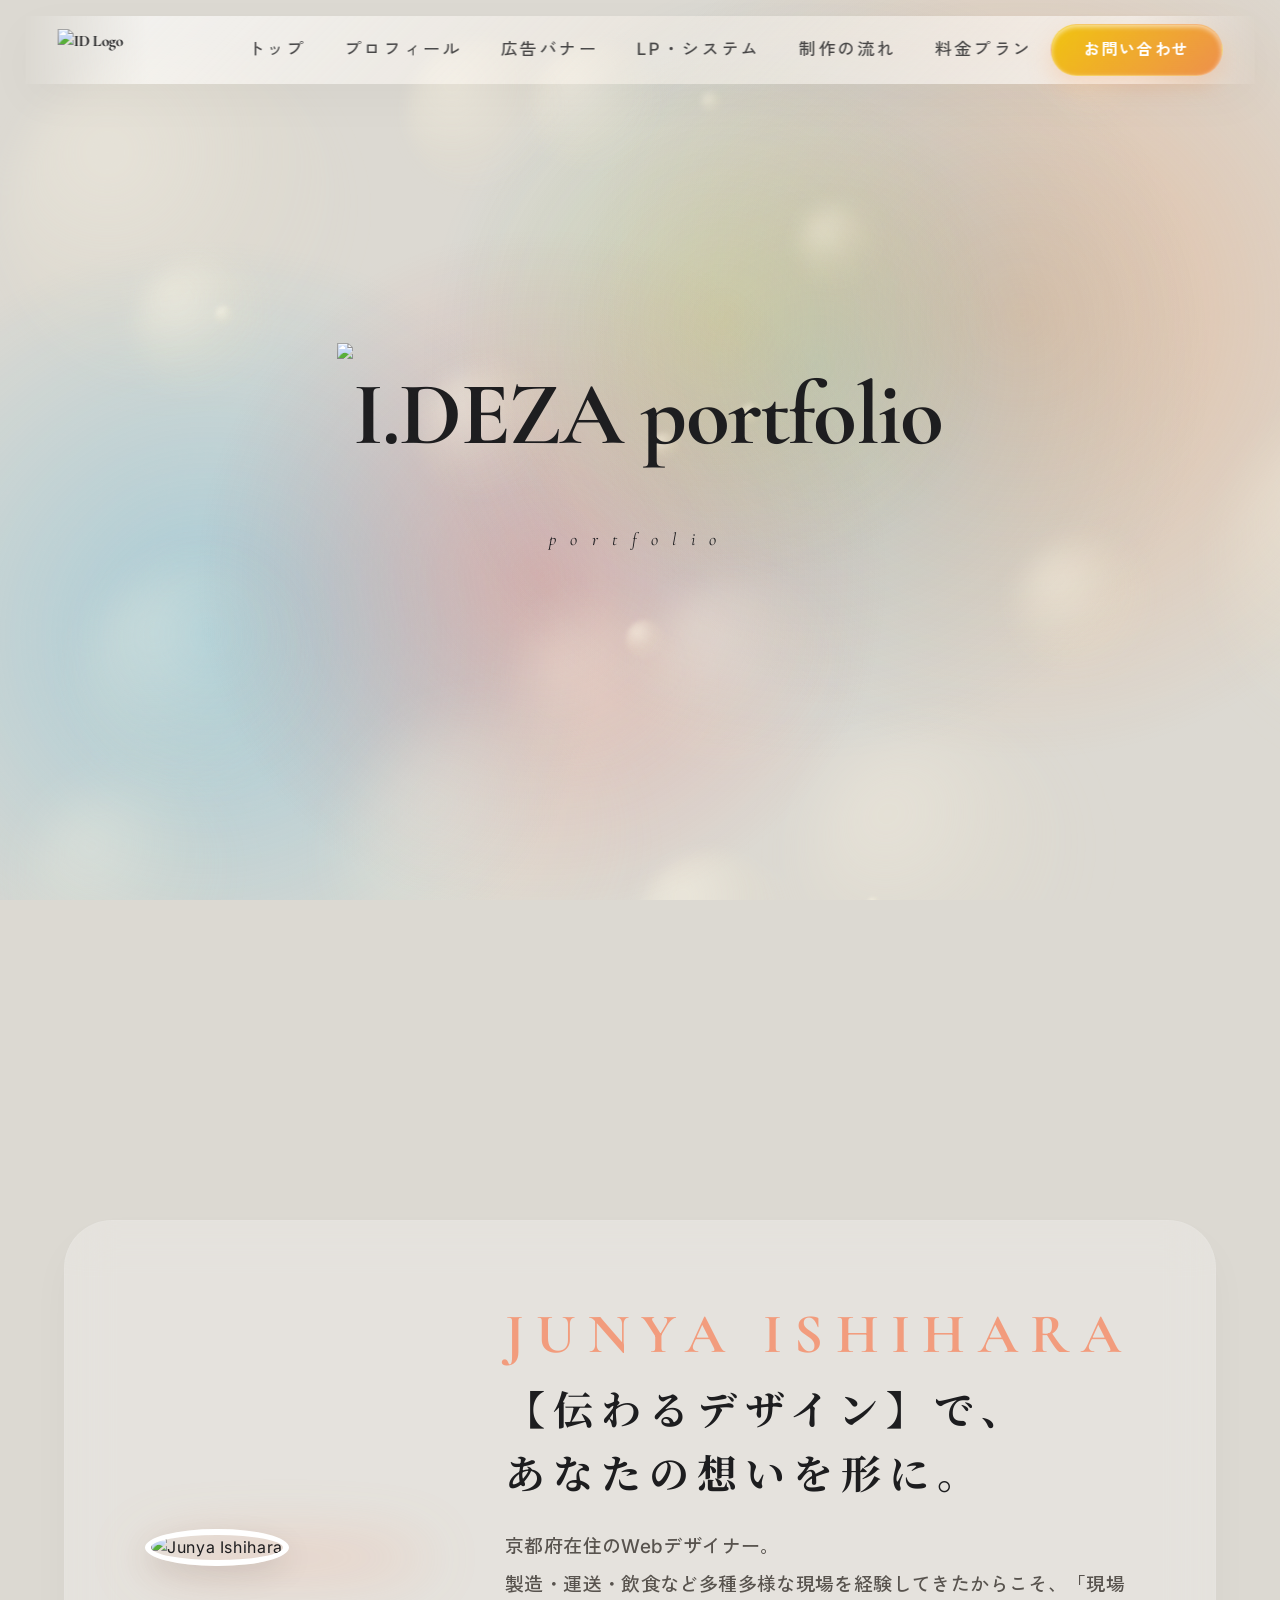
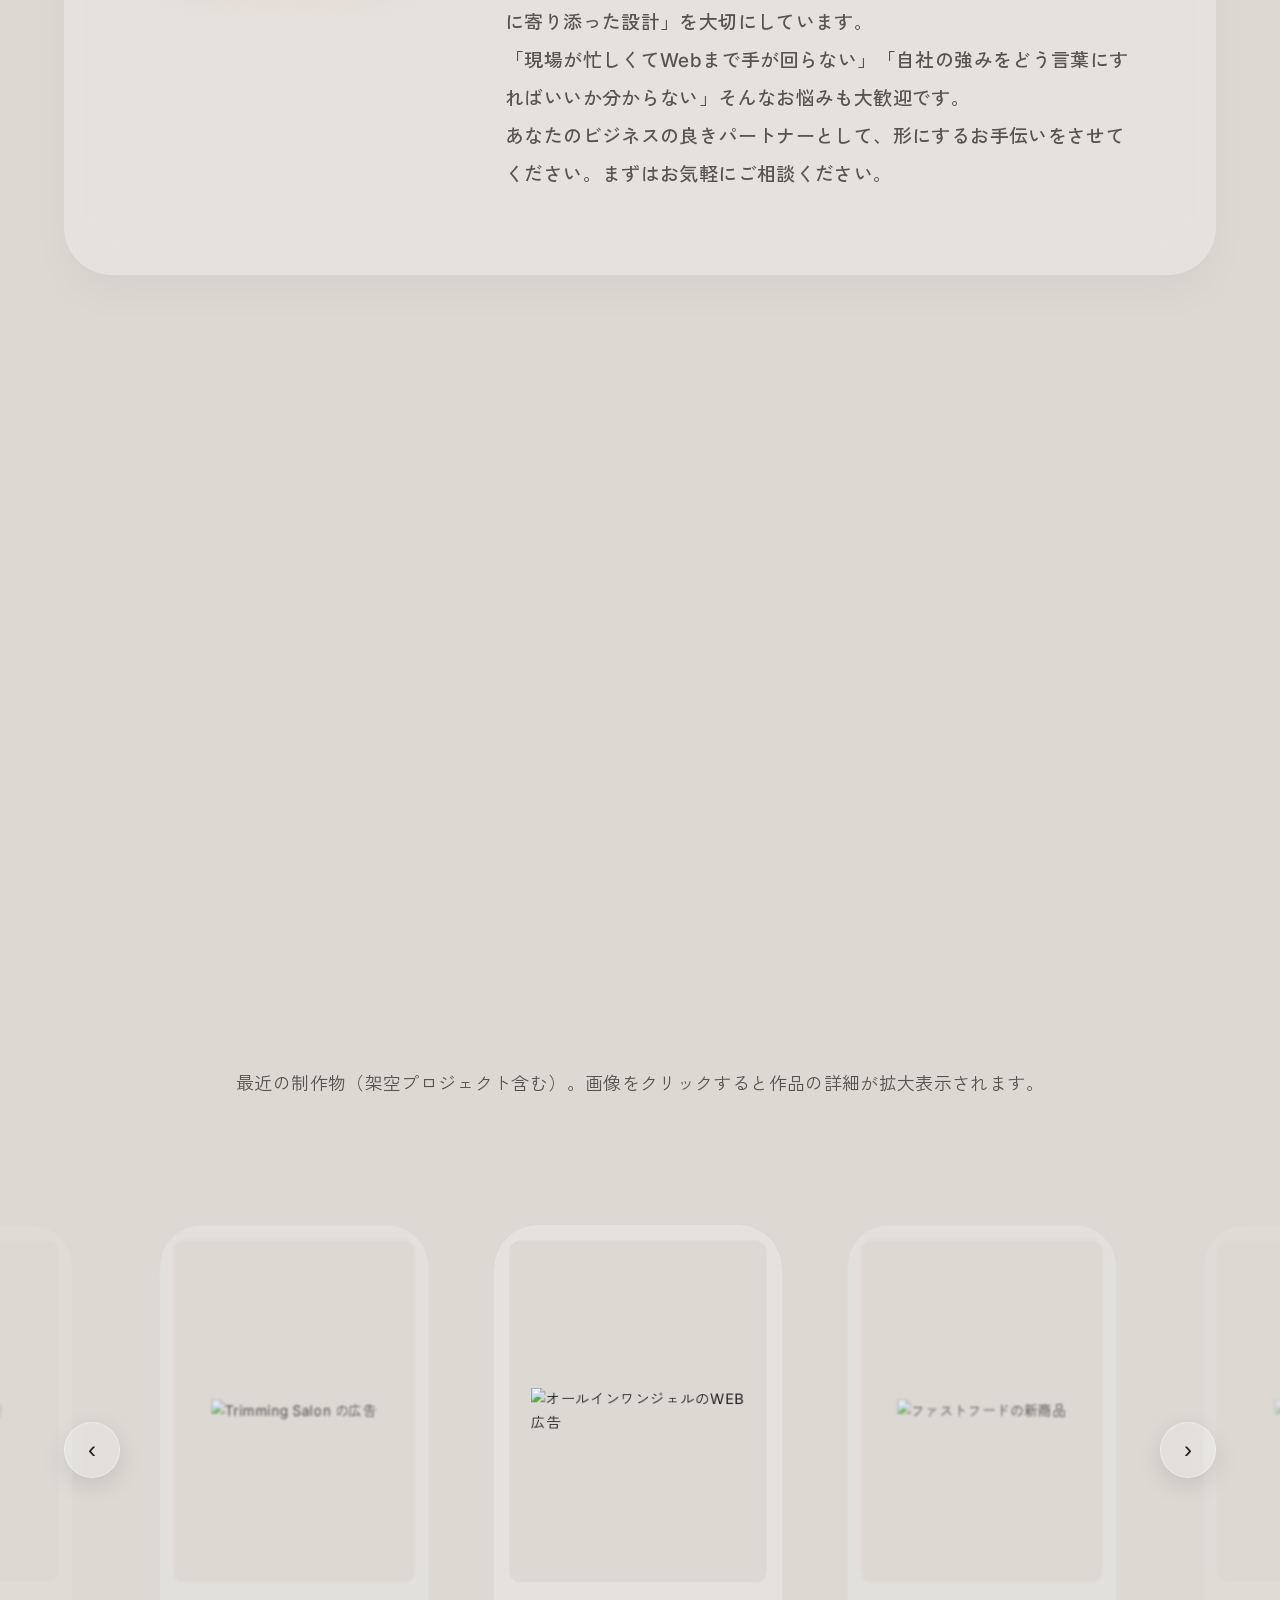
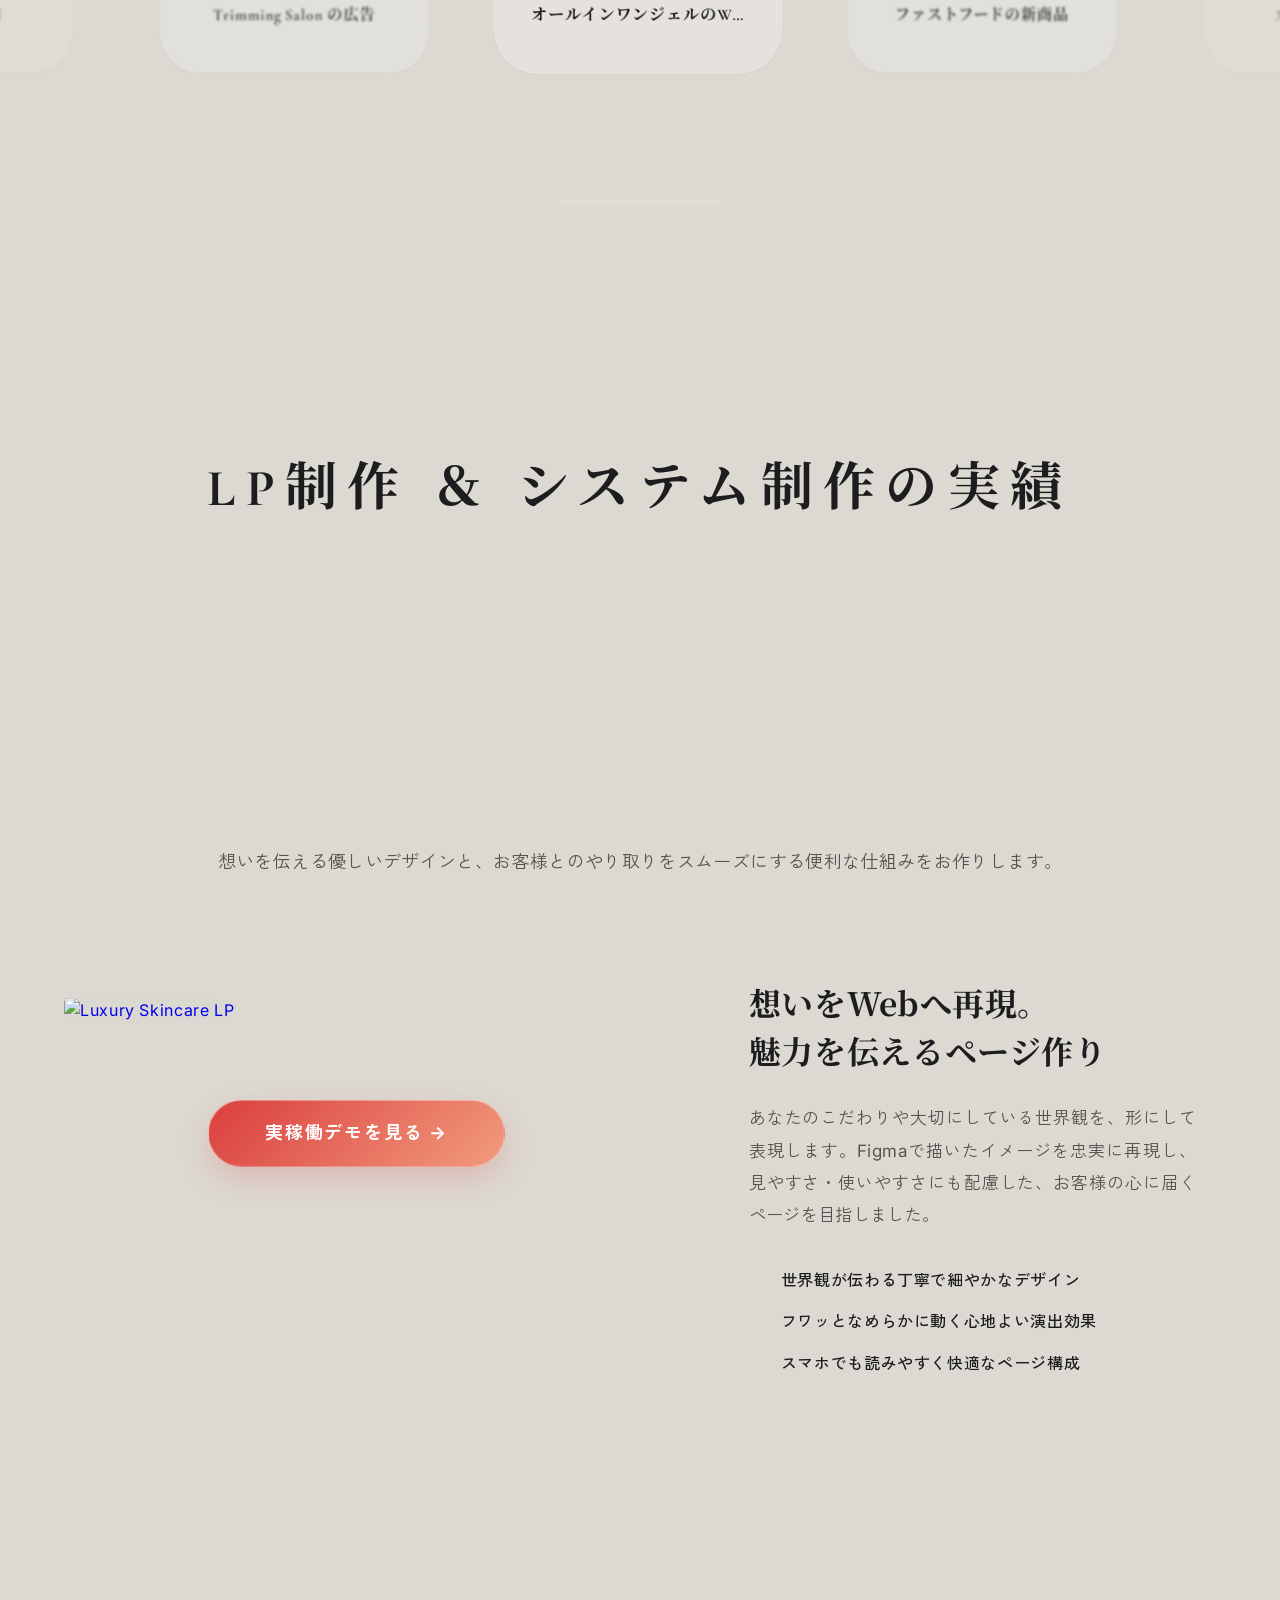
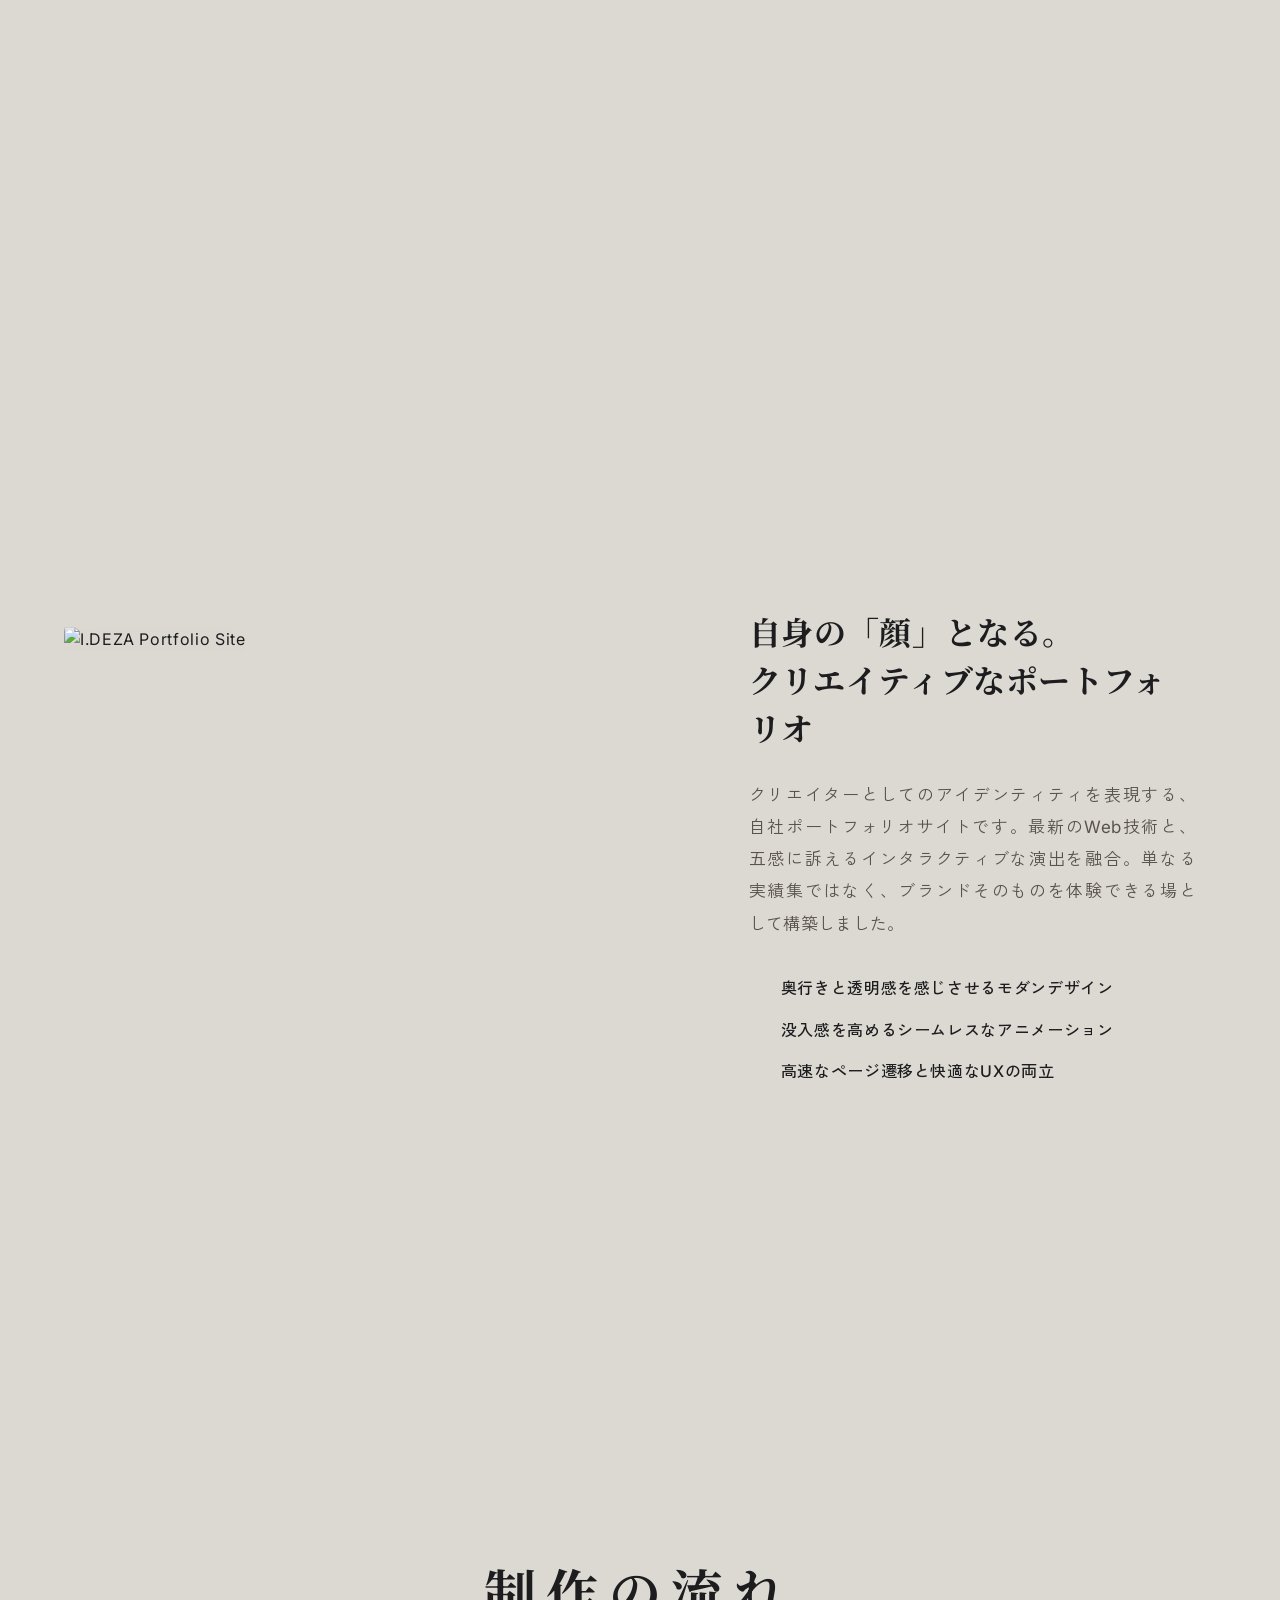
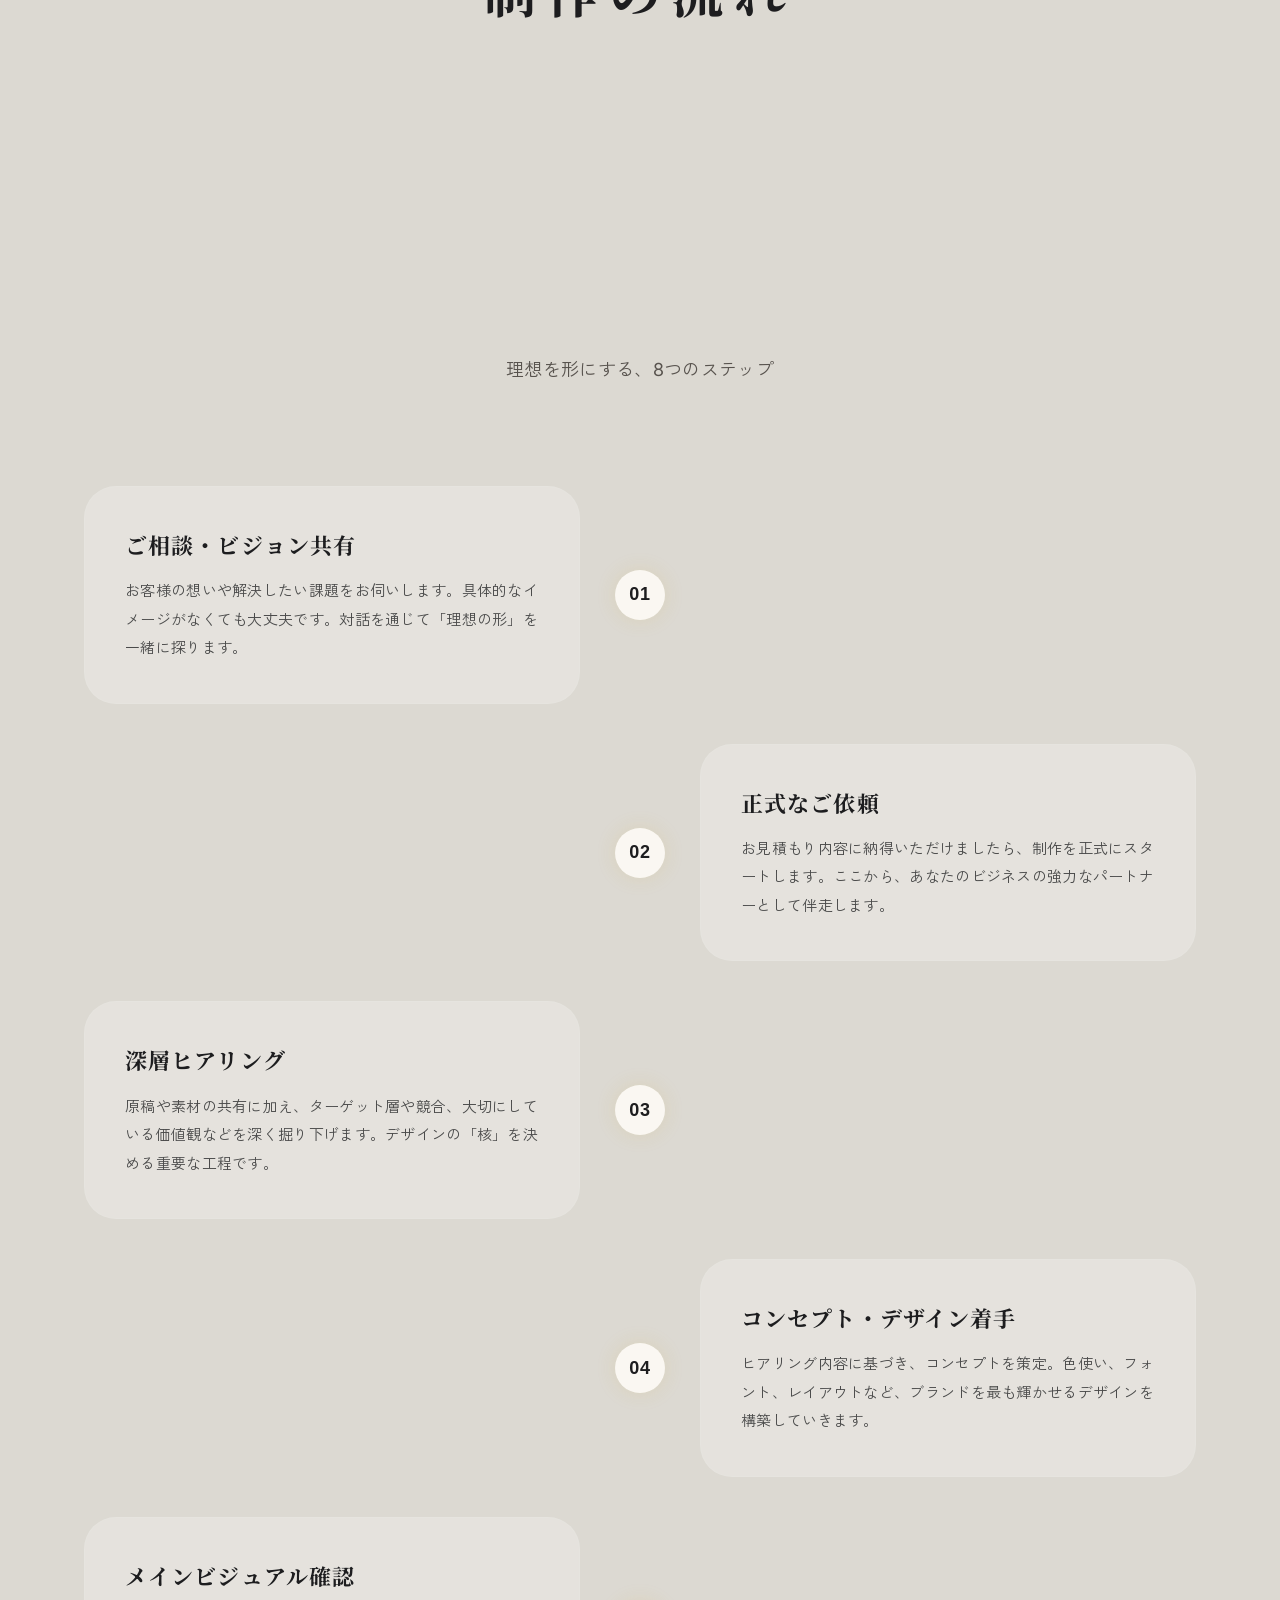
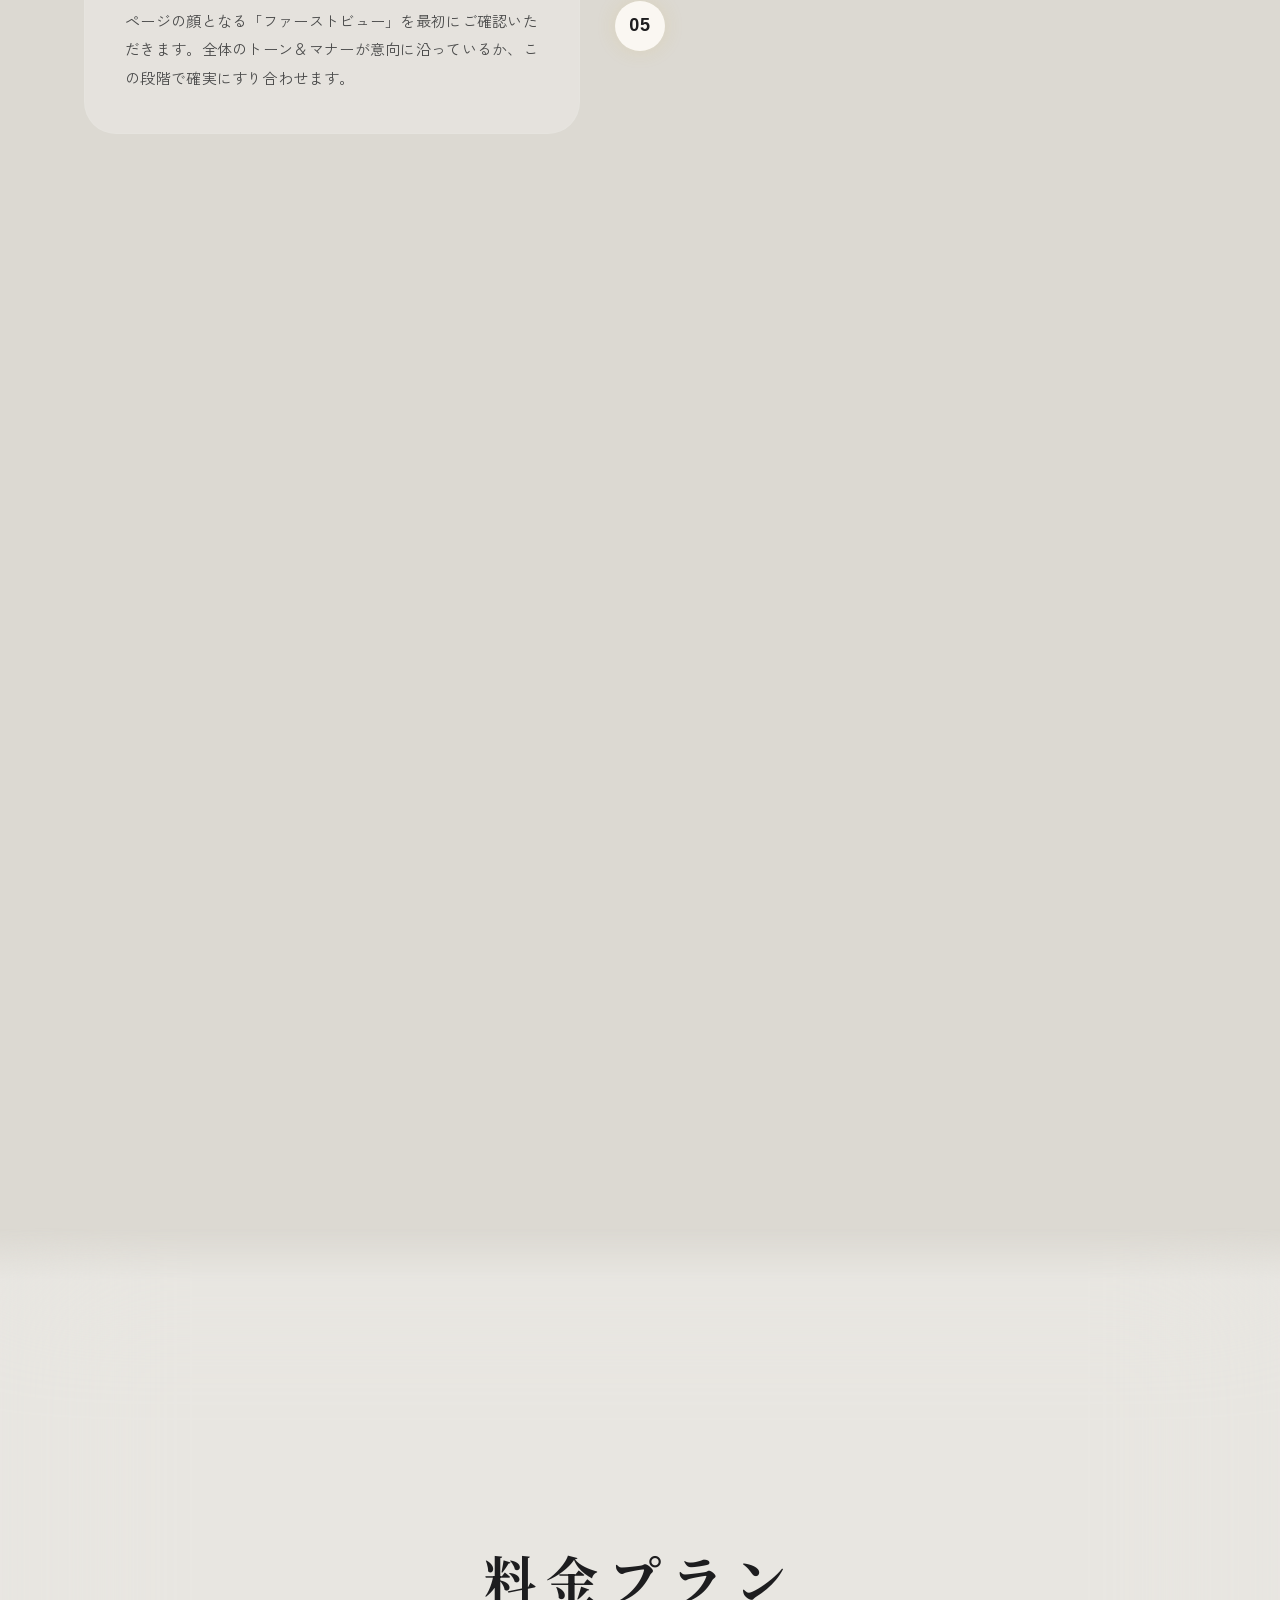
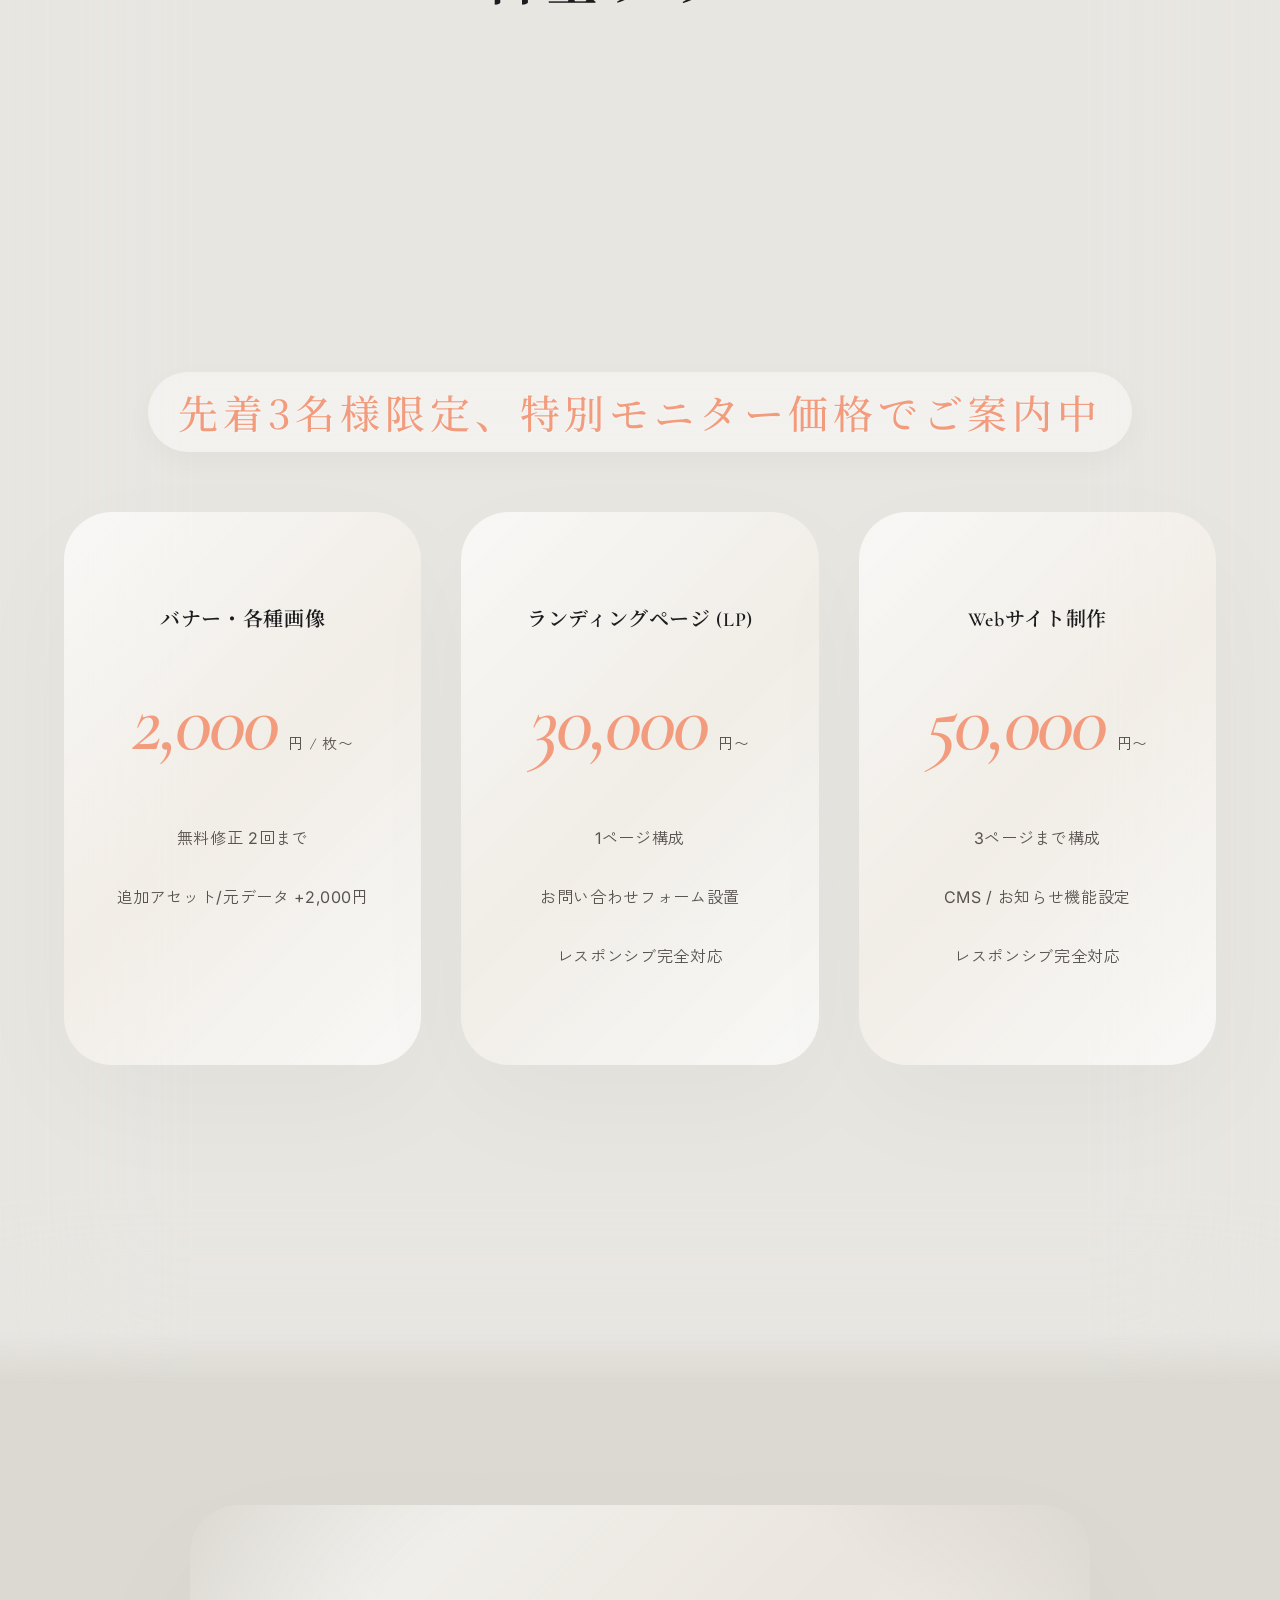
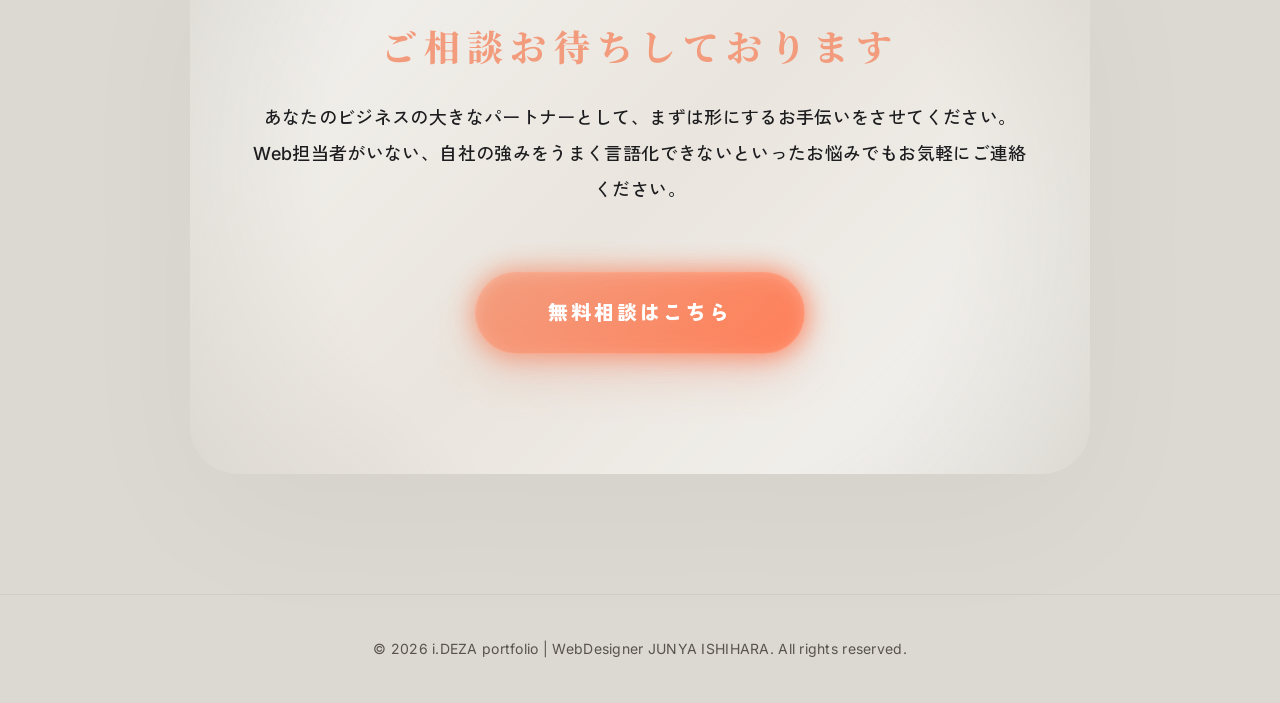
==== commit 5c11d3ce: "fix(works-slider): resolve mobile scroll snagging and iOS WebKit rounded corner rendering bug" ====
--- a/index.html
+++ b/index.html
@@ -675,6 +675,7 @@
         const autoplaySpeed = 1.15; // px per frame (slightly faster ticker for better frame persistence)
         let lastTime = 0;
         let autoplayFrameId = null;
+        let scrollTimeout = null;
 
         // Math parameters
         const cardWidth = window.innerWidth < 768 ? 260 : 320;
@@ -755,6 +756,16 @@
           if (hint && hint.style.opacity !== '0') {
             hint.style.transition = 'opacity 0.5s';
             hint.style.opacity = '0';
+          }
+
+          // Debounced snap-to-nearest
+          if (scrollTimeout) clearTimeout(scrollTimeout);
+          if (!isDown && !isInertiaActive && !isAutoplayActive) {
+            scrollTimeout = setTimeout(() => {
+              const lightbox = document.getElementById("lightbox");
+              if (lightbox && lightbox.classList.contains("active")) return;
+              snapToNearest();
+            }, 150);
           }
         });
 
@@ -876,6 +887,9 @@
 
         function snapToNearest() {
           if (!slider) return;
+          const lightbox = document.getElementById("lightbox");
+          if (lightbox && lightbox.classList.contains("active")) return;
+
           slider.style.scrollSnapType = 'none';
           slider.style.scrollBehavior = 'auto';
 
@@ -900,6 +914,7 @@
           stopAutoplay();
           stopInertia();
           if (autoplayRestartTimer) clearTimeout(autoplayRestartTimer);
+          if (scrollTimeout) clearTimeout(scrollTimeout);
 
           slider.classList.add('active');
           startX = e.pageX - slider.offsetLeft;
@@ -968,11 +983,9 @@
           }
         });
 
-        // Touch events for mobile (With precise dragging detection & inertia calculation)
+        // Touch events for mobile (Only for click blocking and autoplay/inertia interruption)
         let touchStartXCoord = 0;
         let touchStartYCoord = 0;
-        let touchStartX = 0;
-        let touchScrollLeft = 0;
 
         slider.addEventListener('touchstart', (e) => {
           isDown = true;
@@ -980,16 +993,11 @@
           blockNextClick = false;
           touchStartXCoord = e.touches[0].clientX;
           touchStartYCoord = e.touches[0].clientY;
-          lastDragX = e.touches[0].clientX;
-          lastDragTime = performance.now();
-          velocity = 0;
 
           stopAutoplay();
           stopInertia();
           if (autoplayRestartTimer) clearTimeout(autoplayRestartTimer);
-
-          touchStartX = e.touches[0].pageX - slider.offsetLeft;
-          touchScrollLeft = slider.scrollLeft;
+          if (scrollTimeout) clearTimeout(scrollTimeout);
 
           slider.style.scrollSnapType = 'none';
           slider.style.scrollBehavior = 'auto';
@@ -1006,26 +1014,7 @@
             const dy = currentY - touchStartYCoord;
             if (Math.abs(dx) > 20 || Math.abs(dy) > 20) {
               isDragging = true;
-              touchStartX = e.touches[0].pageX - slider.offsetLeft;
-              touchScrollLeft = slider.scrollLeft;
-              lastDragX = currentX;
-              lastDragTime = performance.now();
             }
-          }
-
-          if (isDragging) {
-            const x = e.touches[0].pageX - slider.offsetLeft;
-            const walk = (x - touchStartX) * 1.5;
-            slider.scrollLeft = touchScrollLeft - walk;
-
-            const now = performance.now();
-            const dt = now - lastDragTime;
-            if (dt > 0) {
-              const deltaX = currentX - lastDragX;
-              velocity = (deltaX / dt) * 0.75 + velocity * 0.25; // Smooth velocity
-            }
-            lastDragX = currentX;
-            lastDragTime = now;
           }
         }, { passive: true });
 
@@ -1035,18 +1024,30 @@
 
           if (isDragging) {
             blockNextClick = true;
-
-            const timeSinceLastMove = performance.now() - lastDragTime;
-            if (timeSinceLastMove > 100) {
-              velocity = 0; // Held still before release, no inertia
-            }
-
-            if (Math.abs(velocity) > 0.15) {
-              startInertiaScroll();
-            } else {
+          }
+
+          // Trigger snap check 150ms after finger leaves screen (if native scrolling is already stopped)
+          if (scrollTimeout) clearTimeout(scrollTimeout);
+          scrollTimeout = setTimeout(() => {
+            if (!isDown && !isInertiaActive && !isAutoplayActive) {
+              const lightbox = document.getElementById("lightbox");
+              if (lightbox && lightbox.classList.contains("active")) return;
               snapToNearest();
             }
-          }
+          }, 150);
+        }, { passive: true });
+
+        slider.addEventListener('touchcancel', (e) => {
+          isDown = false;
+          isDragging = false;
+          if (scrollTimeout) clearTimeout(scrollTimeout);
+          scrollTimeout = setTimeout(() => {
+            if (!isDown && !isInertiaActive && !isAutoplayActive) {
+              const lightbox = document.getElementById("lightbox");
+              if (lightbox && lightbox.classList.contains("active")) return;
+              snapToNearest();
+            }
+          }, 150);
         }, { passive: true });
 
 
@@ -1056,6 +1057,7 @@
           prevBtn.addEventListener('click', () => {
             stopAutoplay();
             stopInertia();
+            if (scrollTimeout) clearTimeout(scrollTimeout);
             
             slider.style.scrollSnapType = 'none';
             slider.style.scrollBehavior = 'auto';
@@ -1071,6 +1073,7 @@
           nextBtn.addEventListener('click', () => {
             stopAutoplay();
             stopInertia();
+            if (scrollTimeout) clearTimeout(scrollTimeout);
             
             slider.style.scrollSnapType = 'none';
             slider.style.scrollBehavior = 'auto';
--- a/style.css
+++ b/style.css
@@ -2464,6 +2464,9 @@
   -webkit-user-drag: none;
   will-change: transform, opacity, filter;
   cursor: pointer;
+  -webkit-mask-image: -webkit-radial-gradient(white, black);
+  -webkit-backface-visibility: hidden;
+  backface-visibility: hidden;
 }
 
 /* Force grab cursor to close during active drag */
@@ -2534,6 +2537,9 @@
 /* Image container fixed height for slider consistency */
 .works-slider-track .work-card .work-img-container {
   height: 380px;
+  -webkit-mask-image: -webkit-radial-gradient(white, black);
+  -webkit-backface-visibility: hidden;
+  backface-visibility: hidden;
 }
 
 .works-slider-track img {
